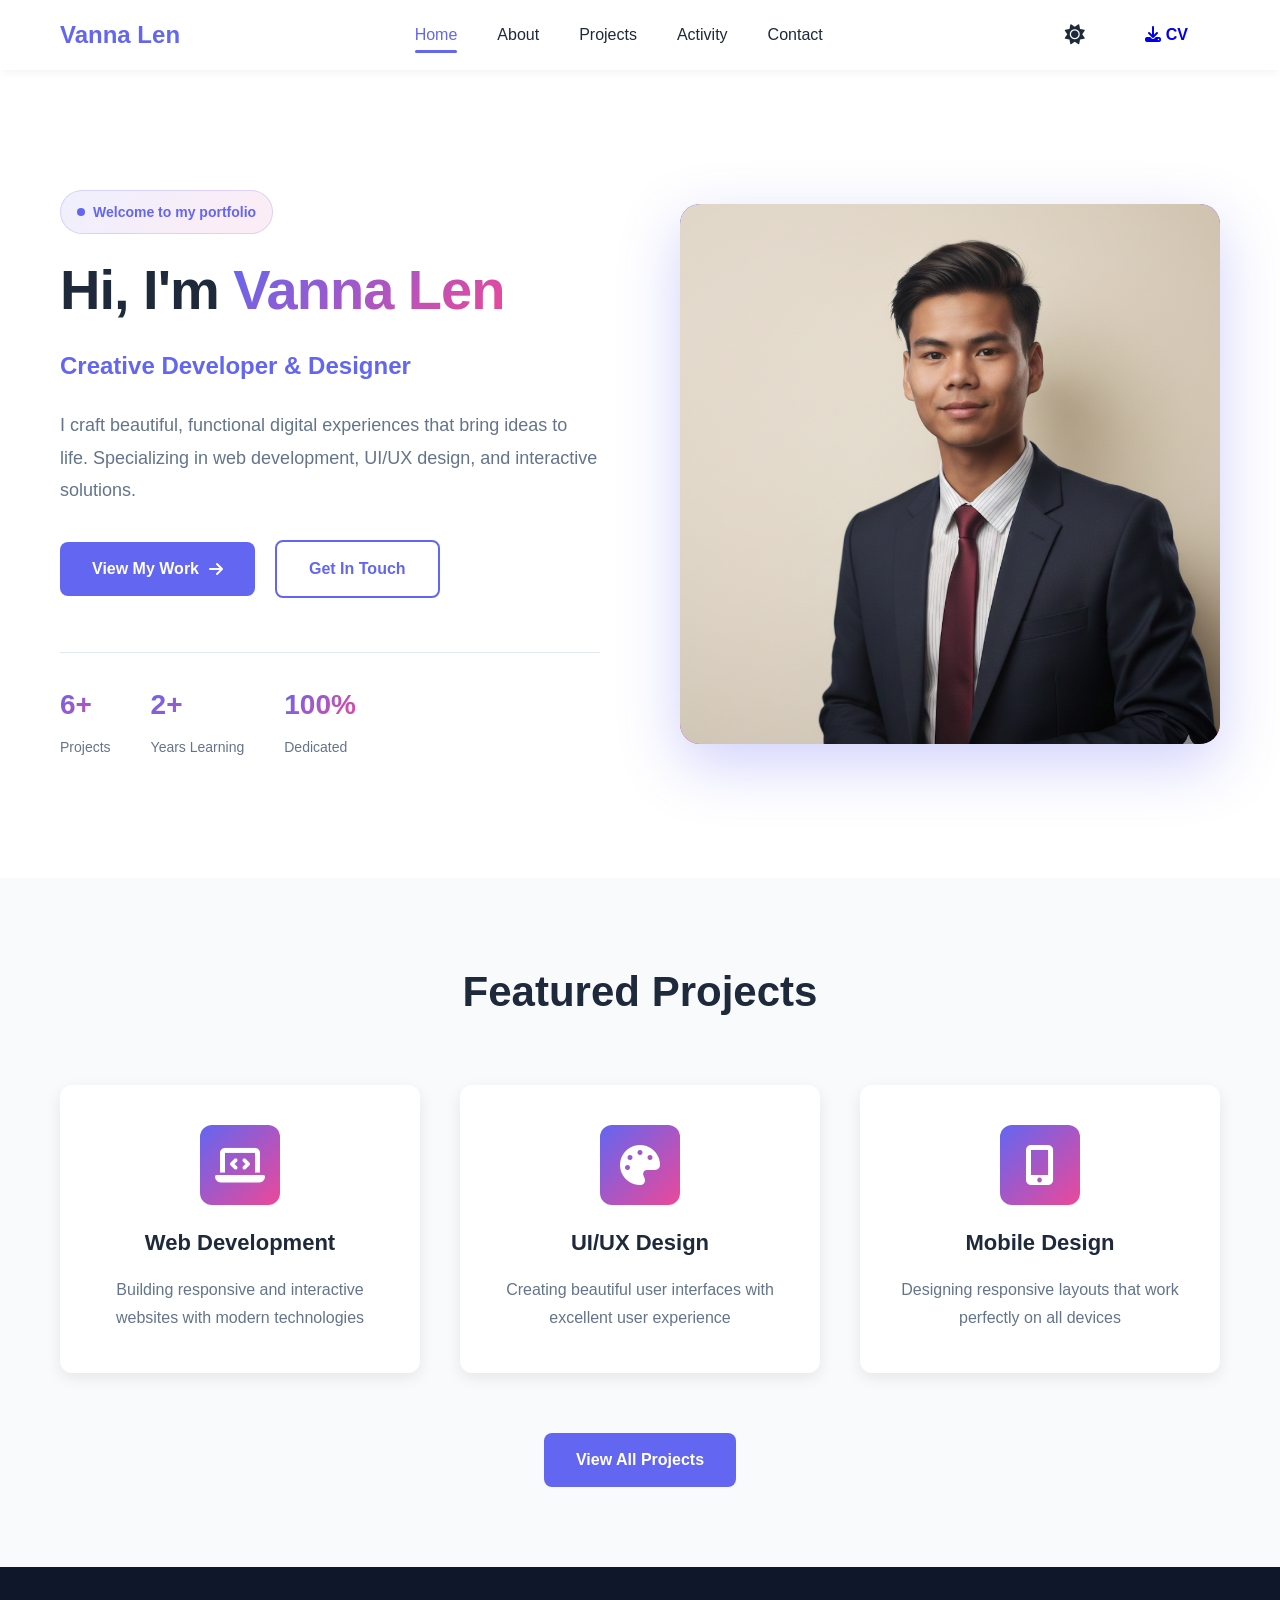
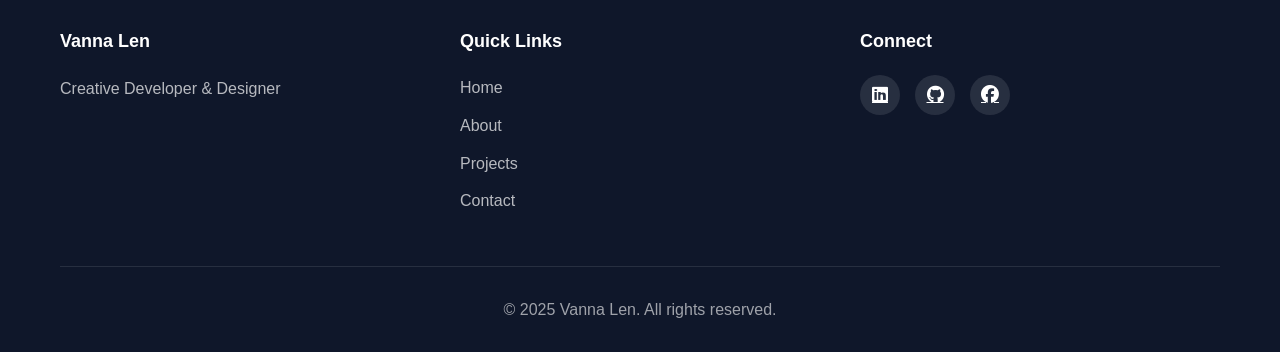
==== index.html @ 44676401 "first push" ====
<!DOCTYPE html>
<html lang="en">

<head>
    <meta charset="UTF-8">
    <meta name="viewport" content="width=device-width, initial-scale=1.0">
    <title>Vanna Len - Portfolio</title>
    <link rel="stylesheet" href="./style/styles.css">
    <link rel="stylesheet" href="https://cdnjs.cloudflare.com/ajax/libs/font-awesome/6.4.0/css/all.min.css">
</head>

<body>
    <!-- Navigation -->
    <nav class="navbar">
        <div class="nav-container">
            <div class="logo">
                <a href="index.html">Vanna Len</a>
            </div>
            <div class="nav-menu" id="navMenu">
                <a href="index.html" class="nav-link active">Home</a>
                <a href="./page/about.html" class="nav-link">About</a>
                <a href="./page/projects.html" class="nav-link">Projects</a>
                <a href="./page/activity.html" class="nav-link">Activity</a>
                <a href="./page/contact.html" class="nav-link">Contact</a>
            </div>
            <div class="nav-actions">
                <button id="themeToggle" class="theme-toggle" aria-label="Toggle theme">
                    <i class="fas fa-sun"></i>
                    <i class="fas fa-moon"></i>
                </button>
                <a href="./download-CV/Len Vanna-CV.pdf" class="btn btn-outline" download>
                    <i class="fas fa-download"></i>
                    <span>CV</span>
                </a>
            </div>
            <div class="hamburger" id="hamburger">
                <span></span>
                <span></span>
                <span></span>
            </div>

        </div>
    </nav>

    <!-- Hero Section -->
    <section class="hero">
        <div class="hero-content">
            <div class="hero-badge">Welcome to my portfolio</div>
            <h1 class="hero-title">Hi, I'm <span class="highlight">Vanna Len</span></h1>
            <p class="hero-subtitle">Creative Developer & Designer</p>
            <p class="hero-description">I craft beautiful, functional digital experiences that bring ideas to life.
                Specializing in web development, UI/UX design, and interactive solutions.</p>
            <div class="hero-buttons">
                <a href="./page/projects.html" class="btn btn-primary">
                    <span>View My Work</span>
                    <i class="fas fa-arrow-right"></i>
                </a>
                <a href="./page/contact.html" class="btn btn-secondary">Get In Touch</a>

            </div>
            <div class="hero-stats">
                <div class="stat">
                    <span class="stat-number">6+</span>
                    <span class="stat-label">Projects</span>
                </div>
                <div class="stat">
                    <span class="stat-number">2+</span>
                    <span class="stat-label">Years Learning</span>
                </div>
                <div class="stat">
                    <span class="stat-number">100%</span>
                    <span class="stat-label">Dedicated</span>
                </div>
            </div>
        </div>
        <div class="hero-image">
            <div class="avatar-placeholder">
                <img src="image/image copy.png" alt="Vanna Len Profile">
            </div>
        </div>
    </section>

    <!-- Featured Projects Preview -->
    <section class="featured-projects">
        <div class="container">
            <h2 class="section-title">Featured Projects</h2>
            <div class="projects-grid">
                <div class="project-card">
                    <div class="project-image">
                        <i class="fas fa-laptop-code"></i>
                    </div>
                    <h3>Web Development</h3>
                    <p>Building responsive and interactive websites with modern technologies</p>
                </div>
                <div class="project-card">
                    <div class="project-image">
                        <i class="fas fa-palette"></i>
                    </div>
                    <h3>UI/UX Design</h3>
                    <p>Creating beautiful user interfaces with excellent user experience</p>
                </div>
                <div class="project-card">
                    <div class="project-image">
                        <i class="fas fa-mobile-alt"></i>
                    </div>
                    <h3>Mobile Design</h3>
                    <p>Designing responsive layouts that work perfectly on all devices</p>
                </div>
            </div>
            <div class="view-all">
                <a href="./page/projects.html" class="btn btn-primary">View All Projects</a>
            </div>
        </div>
    </section>

    <!-- Footer -->
    <footer class="footer">
        <div class="container">
            <div class="footer-content">
                <div class="footer-section">
                    <h4>Vanna Len</h4>
                    <p>Creative Developer & Designer</p>
                </div>
                <div class="footer-section">
                    <h4>Quick Links</h4>
                    <ul>
                        <li><a href="index.html">Home</a></li>
                        <li><a href="./page/about.html">About</a></li>
                        <li><a href="./page/projects.html">Projects</a></li>
                        <li><a href="./page/contact.html">Contact</a></li>
                    </ul>
                </div>
                <div class="footer-section">
                    <h4>Connect</h4>
                    <div class="social-links">
                        <a href="https://www.linkedin.com/in/vanna-len-6105373aa/" title="LinkedIn"><i class="fab fa-linkedin"></i></a>
                        <a href="https://github.com/len-vanna023" title="GitHub"><i class="fab fa-github"></i></a>
                        <a href="https://www.facebook.com/share/1J24yPkEmg/" title="Facebook"><i class="fab fa-facebook"></i></a>
                    </div>
                </div>
            </div>  
            <div class="footer-bottom">
                <p>&copy; 2025 Vanna Len. All rights reserved.</p>
            </div>
        </div>
    </footer>

    <script src="./js/script.js"></script>
</body>

</html>
---- style/styles.css ----
/* ============================================
   DARK MODE STYLES
   ============================================ */

:root {
    /* Light mode variables (default) */
    --primary-color: #6366f1;
    --secondary-color: #ec4899;
    --dark-bg: #0f172a;
    --light-bg: #f8fafc;
    --text-dark: #1e293b;
    --text-light: #64748b;
    --border-color: #e2e8f0;
    --white: #ffffff;
    --success: #10b981;
    --error: #ef4444;
    --transition: all 0.3s ease;
}

body.dark-mode {
    --white: #0f172a;
    --light-bg: #1e293b;
    --text-dark: #f8fafc;
    --text-light: #cbd5e1;
    --border-color: #334155;
    background-color: var(--white);
    color: var(--text-dark);
}

body.dark-mode .navbar {
    background-color: var(--white);
    box-shadow: 0 2px 10px rgba(0, 0, 0, 0.3);
}

body.dark-mode .skill-card,
body.dark-mode .skills-category,
body.dark-mode .project-card,
body.dark-mode .project-item,
body.dark-mode .timeline-content,
body.dark-mode .contact-form-wrapper,
body.dark-mode .contact-info-wrapper {
    background-color: var(--light-bg);
    border-color: var(--border-color);
}

body.dark-mode .skill-item-new {
    background-color: #334155;
}

body.dark-mode .footer {
    background-color: #020617;
}

/* Theme Toggle Button */
.nav-actions {
    display: flex;
    align-items: center;
    gap: 20px;
}

.theme-toggle {
    background: none;
    border: none;
    cursor: pointer;
    font-size: 20px;
    color: var(--text-dark);
    padding: 8px;
    border-radius: 50%;
    transition: var(--transition);
    display: flex;
    align-items: center;
    justify-content: center;
}

.theme-toggle:hover {
    background-color: var(--light-bg);
    color: var(--primary-color);
}

.theme-toggle i {
    transition: transform 0.5s ease;
}

.theme-toggle .fa-moon {
    display: none;
}

body.dark-mode .theme-toggle .fa-sun {
    display: none;
}

body.dark-mode .theme-toggle .fa-moon {
    display: block;
    color: #fcd34d; /* Golden color for moon */
}

@media (max-width: 768px) {
    .nav-actions {
        order: 2;
        margin-left: auto;
        margin-right: 15px;
    }
    
    .theme-toggle {
        font-size: 18px;
        padding: 6px;
    }
}

/* ============================================
   GLOBAL STYLES
   ============================================ */

* {
    margin: 0;
    padding: 0;
    box-sizing: border-box;
}

:root {
    --primary-color: #6366f1;
    --secondary-color: #ec4899;
    --dark-bg: #0f172a;
    --light-bg: #f8fafc;
    --text-dark: #1e293b;
    --text-light: #64748b;
    --border-color: #e2e8f0;
    --white: #ffffff;
    --success: #10b981;
    --error: #ef4444;
    --transition: all 0.3s ease;
}

html {
    scroll-behavior: smooth;
}

body {
    font-family: 'Segoe UI', Tahoma, Geneva, Verdana, sans-serif;
    line-height: 1.6;
    color: var(--text-dark);
    background-color: var(--white);
}

.container {
    max-width: 1200px;
    margin: 0 auto;
    padding: 0 20px;
}

/* ============================================
   NAVIGATION
   ============================================ */

.navbar {
    background-color: var(--white);
    box-shadow: 0 2px 10px rgba(0, 0, 0, 0.05);
    position: sticky;
    top: 0;
    z-index: 1000;
}

.nav-container {
    max-width: 1200px;
    margin: 0 auto;
    padding: 0 20px;
    display: flex;
    justify-content: space-between;
    align-items: center;
    height: 70px;
}

.logo a {
    font-size: 24px;
    font-weight: 700;
    color: var(--primary-color);
    text-decoration: none;
    transition: var(--transition);
}

.logo a:hover {
    color: var(--secondary-color);
}

.nav-menu {
    display: flex;
    gap: 40px;
    list-style: none;
}

.nav-link {
    text-decoration: none;
    color: var(--text-dark);
    font-weight: 500;
    transition: var(--transition);
    position: relative;
}

.nav-link:hover,
.nav-link.active {
    color: var(--primary-color);
}

.nav-link.active::after {
    content: '';
    position: absolute;
    bottom: -5px;
    left: 0;
    width: 100%;
    height: 3px;
    background-color: var(--primary-color);
    border-radius: 2px;
}

.hamburger {
    display: none;
    flex-direction: column;
    cursor: pointer;
}

.hamburger span {
    width: 25px;
    height: 3px;
    background-color: var(--text-dark);
    margin: 5px 0;
    transition: var(--transition);
    border-radius: 2px;
}

.hamburger.active span:nth-child(1) {
    transform: rotate(45deg) translate(10px, 10px);
}

.hamburger.active span:nth-child(2) {
    opacity: 0;
}

.hamburger.active span:nth-child(3) {
    transform: rotate(-45deg) translate(7px, -7px);
}

/* ============================================
   HERO SECTION
   ============================================ */

.hero {
    display: grid;
    grid-template-columns: 1fr 1fr;
    gap: 80px;
    align-items: center;
    padding: 120px 20px;
    max-width: 1200px;
    margin: 0 auto;
    min-height: 700px;
}

.hero-content {
    display: flex;
    flex-direction: column;
    gap: 24px;
}

.hero-badge {
    display: inline-flex;
    align-items: center;
    gap: 8px;
    padding: 10px 16px;
    background: linear-gradient(135deg, rgba(99, 102, 241, 0.1), rgba(236, 72, 153, 0.1));
    border: 1px solid rgba(99, 102, 241, 0.2);
    border-radius: 50px;
    font-size: 14px;
    font-weight: 600;
    color: var(--primary-color);
    width: fit-content;
}

.hero-badge::before {
    content: '';
    width: 8px;
    height: 8px;
    background: var(--primary-color);
    border-radius: 50%;
    animation: pulse 2s infinite;
}

@keyframes pulse {
    0%, 100% {
        opacity: 1;
    }
    50% {
        opacity: 0.5;
    }
}

.hero-title {
    font-size: 56px;
    font-weight: 800;
    line-height: 1.15;
    color: var(--text-dark);
    letter-spacing: -1px;
}

.hero-title .highlight {
    background: linear-gradient(135deg, var(--primary-color), var(--secondary-color));
    -webkit-background-clip: text;
    -webkit-text-fill-color: transparent;
    background-clip: text;
}

.hero-subtitle {
    font-size: 24px;
    color: var(--primary-color);
    font-weight: 600;
}

.hero-description {
    font-size: 18px;
    color: var(--text-light);
    max-width: 550px;
    line-height: 1.8;
}

.hero-buttons {
    display: flex;
    gap: 20px;
    flex-wrap: wrap;
    margin-top: 10px;
    align-items: center;
}

.hero-buttons .btn-primary {
    display: flex;
    align-items: center;
    gap: 10px;
}

.hero-buttons .btn-primary i {
    transition: transform 0.3s ease;
}

.hero-buttons .btn-primary:hover i {
    transform: translateX(4px);
}

.hero-stats {
    display: flex;
    gap: 40px;
    margin-top: 30px;
    padding-top: 30px;
    border-top: 1px solid var(--border-color);
}

.stat {
    display: flex;
    flex-direction: column;
    gap: 8px;
}

.stat-number {
    font-size: 28px;
    font-weight: 800;
    background: linear-gradient(135deg, var(--primary-color), var(--secondary-color));
    -webkit-background-clip: text;
    -webkit-text-fill-color: transparent;
    background-clip: text;
}

.stat-label {
    font-size: 14px;
    color: var(--text-light);
    font-weight: 500;
}

.avatar-placeholder {
    width: 100%;
    aspect-ratio: 1;
    background: linear-gradient(135deg, var(--primary-color), var(--secondary-color));
    border-radius: 20px;
    display: flex;
    align-items: center;
    justify-content: center;
    font-size: 120px;
    color: var(--white);
    overflow: hidden;
    position: relative;
    box-shadow: 0 20px 60px rgba(99, 102, 241, 0.3);
    transition: transform 0.3s ease, box-shadow 0.3s ease;
}

.avatar-placeholder:hover {
    transform: translateY(-10px);
    box-shadow: 0 30px 80px rgba(99, 102, 241, 0.4);
}

.avatar-placeholder::before {
    content: '';
    position: absolute;
    top: 0;
    left: 0;
    right: 0;
    bottom: 0;
    background: linear-gradient(135deg, rgba(255, 255, 255, 0.1), rgba(255, 255, 255, 0));
    border-radius: 20px;
    pointer-events: none;
}

.avatar-placeholder img {
    width: 100%;
    height: 100%;
    object-fit: cover;
    border-radius: 20px;
    display: block;
    transition: transform 0.3s ease;
}

.avatar-placeholder:hover img {
    transform: scale(1.05);
}

.avatar-large {
    width: 100%;
    aspect-ratio: 1;
    background: linear-gradient(135deg, var(--primary-color), var(--secondary-color));
    border-radius: 20px;
    display: flex;
    align-items: center;
    justify-content: center;
    font-size: 120px;
    color: var(--white);
    overflow: hidden;
    position: relative;
    box-shadow: 0 20px 60px rgba(99, 102, 241, 0.3);
    transition: transform 0.3s ease, box-shadow 0.3s ease;
}

.avatar-large:hover {
    transform: translateY(-10px);
    box-shadow: 0 30px 80px rgba(99, 102, 241, 0.4);
}

.avatar-large::before {
    content: '';
    position: absolute;
    top: 0;
    left: 0;
    right: 0;
    bottom: 0;
    background: linear-gradient(135deg, rgba(255, 255, 255, 0.1), rgba(255, 255, 255, 0));
    border-radius: 20px;
    pointer-events: none;
}

.avatar-large img {
    width: 100%;
    height: 100%;
    object-fit: cover;
    border-radius: 20px;
    display: block;
    transition: transform 0.3s ease;
}

.avatar-large:hover img {
    transform: scale(1.05);
}

.hero-image {
    display: flex;
    justify-content: center;
}

/* ============================================
   BUTTONS
   ============================================ */

.btn {
    padding: 14px 32px;
    border: none;
    border-radius: 8px;
    font-size: 16px;
    font-weight: 600;
    cursor: pointer;
    text-decoration: none;
    display: inline-block;
    transition: var(--transition);
    text-align: center;
}

.btn-primary {
    background-color: var(--primary-color);
    color: var(--white);
}

.btn-primary:hover {
    background-color: #4f46e5;
    transform: translateY(-2px);
    box-shadow: 0 10px 25px rgba(99, 102, 241, 0.3);
}

.btn-secondary {
    background-color: transparent;
    color: var(--primary-color);
    border: 2px solid var(--primary-color);
}

.btn-secondary:hover {
    background-color: var(--primary-color);
    color: var(--white);
}

/* ============================================
   FEATURED PROJECTS
   ============================================ */

.featured-projects {
    padding: 80px 20px;
    background-color: var(--light-bg);
}

.section-title {
    font-size: 42px;
    font-weight: 800;
    text-align: center;
    margin-bottom: 60px;
    color: var(--text-dark);
}

.projects-grid {
    display: grid;
    grid-template-columns: repeat(auto-fit, minmax(300px, 1fr));
    gap: 40px;
    margin-bottom: 60px;
}

.project-card {
    background-color: var(--white);
    padding: 40px 30px;
    border-radius: 12px;
    text-align: center;
    transition: var(--transition);
    box-shadow: 0 5px 15px rgba(0, 0, 0, 0.08);
}

.project-card:hover {
    transform: translateY(-10px);
    box-shadow: 0 15px 35px rgba(0, 0, 0, 0.15);
}

.project-image {
    width: 80px;
    height: 80px;
    background: linear-gradient(135deg, var(--primary-color), var(--secondary-color));
    border-radius: 12px;
    display: flex;
    align-items: center;
    justify-content: center;
    font-size: 40px;
    color: var(--white);
    margin: 0 auto 20px;
}

.project-card h3 {
    font-size: 22px;
    margin-bottom: 15px;
    color: var(--text-dark);
}

.project-card p {
    color: var(--text-light);
    line-height: 1.8;
}

.view-all {
    text-align: center;
}

/* ============================================
   PAGE HEADER
   ============================================ */

.page-header {
    background: linear-gradient(135deg, var(--primary-color), var(--secondary-color));
    color: var(--white);
    padding: 80px 20px;
    text-align: center;
}

.page-header h1 {
    font-size: 48px;
    font-weight: 800;
    margin-bottom: 15px;
}

.page-header p {
    font-size: 18px;
    opacity: 0.9;
}

/* ============================================
   ABOUT SECTION
   ============================================ */

.about-section {
    padding: 80px 20px;
}

.about-grid {
    display: grid;
    grid-template-columns: 1fr 1fr;
    gap: 60px;
    align-items: center;
    max-width: 1200px;
    margin: 0 auto;
}

.about-content h2 {
    font-size: 36px;
    font-weight: 800;
    margin-bottom: 30px;
    color: var(--text-dark);
}

.about-content p {
    font-size: 16px;
    color: var(--text-light);
    margin-bottom: 20px;
    line-height: 1.8;
}

/* ============================================
   SKILLS SECTION
   ============================================ */

.skills-section {
    padding: 80px 20px;
    background-color: var(--light-bg);
}

.skills-grid {
    display: grid;
    grid-template-columns: repeat(auto-fit, minmax(280px, 1fr));
    gap: 30px;
    max-width: 1200px;
    margin: 0 auto;
}

.skill-card {
    background-color: var(--white);
    padding: 35px 30px;
    border-radius: 15px;
    box-shadow: 0 5px 20px rgba(0, 0, 0, 0.08);
    transition: var(--transition);
    text-align: center;
    border: 2px solid transparent;
}

.skill-card:hover {
    transform: translateY(-8px);
    box-shadow: 0 15px 40px rgba(99, 102, 241, 0.15);
    border-color: var(--primary-color);
}

.skill-icon {
    width: 70px;
    height: 70px;
    background: linear-gradient(135deg, var(--primary-color), var(--secondary-color));
    border-radius: 12px;
    display: flex;
    align-items: center;
    justify-content: center;
    font-size: 36px;
    color: var(--white);
    margin: 0 auto 20px;
    transition: var(--transition);
    overflow: hidden;
}

.skill-icon img {
    width: 100%;
    height: 100%;
    object-fit: contain;
    padding: 8px;
}

.skill-card:hover .skill-icon {
    transform: scale(1.1) rotate(5deg);
}

.skill-card h3 {
    font-size: 20px;
    font-weight: 700;
    color: var(--text-dark);
    margin-bottom: 10px;
}

.skill-level {
    font-size: 14px;
    font-weight: 600;
    color: var(--primary-color);
    margin-bottom: 15px;
}

.skill-bar {
    width: 100%;
    height: 8px;
    background-color: var(--border-color);
    border-radius: 10px;
    overflow: hidden;
    margin-top: 15px;
}

.skill-progress {
    height: 100%;
    background: linear-gradient(90deg, var(--primary-color), var(--secondary-color));
    border-radius: 10px;
    transition: width 1s ease;
    animation: fillProgress 1.2s ease-out forwards;
}

@keyframes fillProgress {
    from {
        width: 0 !important;
    }
}

/* ============================================
   SKILLS SECTION (CATEGORISED)
   ============================================ */

.skills-category-grid {
    display: grid;
    grid-template-columns: repeat(auto-fit, minmax(320px, 1fr));
    gap: 30px;
    max-width: 1200px;
    margin: 0 auto;
}

.skills-category {
    background-color: var(--white);
    padding: 30px;
    border-radius: 16px;
    box-shadow: 0 4px 20px rgba(0, 0, 0, 0.05);
    transition: var(--transition);
    border: 1px solid var(--border-color);
}

.skills-category:hover {
    transform: translateY(-5px);
    box-shadow: 0 10px 30px rgba(99, 102, 241, 0.1);
    border-color: var(--primary-color);
}

.category-header {
    display: flex;
    align-items: center;
    gap: 15px;
    margin-bottom: 25px;
    padding-bottom: 15px;
    border-bottom: 2px solid var(--light-bg);
}

.category-header i {
    font-size: 24px;
    color: var(--primary-color);
    background: rgba(99, 102, 241, 0.1);
    width: 50px;
    height: 50px;
    display: flex;
    align-items: center;
    justify-content: center;
    border-radius: 12px;
}

.category-header h3 {
    font-size: 20px;
    font-weight: 700;
    color: var(--text-dark);
}

.skills-list {
    display: flex;
    flex-wrap: wrap;
    gap: 12px;
}

.skill-item-new {
    display: flex;
    align-items: center;
    gap: 10px;
    padding: 10px 18px;
    background-color: var(--light-bg);
    border-radius: 50px;
    font-size: 14px;
    font-weight: 600;
    color: var(--text-dark);
    transition: var(--transition);
    border: 1px solid transparent;
}

.skill-item-new i {
    font-size: 18px;
    color: var(--primary-color);
}

.skill-item-new:hover {
    background-color: var(--white);
    border-color: var(--primary-color);
    color: var(--primary-color);
    transform: scale(1.05);
}

/* ============================================
   EXPERIENCE SECTION
   ============================================ */

.experience-section {
    padding: 80px 20px;
}

.timeline {
    max-width: 800px;
    margin: 0 auto;
    position: relative;
    padding: 20px 0;
}

.timeline::before {
    content: '';
    position: absolute;
    left: 50%;
    transform: translateX(-50%);
    width: 3px;
    height: 100%;
    background: linear-gradient(180deg, var(--primary-color), var(--secondary-color));
}

.timeline-item {
    margin-bottom: 50px;
    position: relative;
}

.timeline-item:nth-child(odd) .timeline-content {
    margin-left: 0;
    margin-right: auto;
    width: calc(50% - 30px);
    text-align: right;
}

.timeline-item:nth-child(even) .timeline-content {
    margin-left: auto;
    margin-right: 0;
    width: calc(50% - 30px);
    text-align: left;
}

.timeline-marker {
    position: absolute;
    left: 50%;
    top: 0;
    width: 20px;
    height: 20px;
    background-color: var(--primary-color);
    border: 4px solid var(--white);
    border-radius: 50%;
    transform: translateX(-50%);
    box-shadow: 0 0 0 4px var(--primary-color);
}

.timeline-content {
    background-color: var(--light-bg);
    padding: 30px;
    border-radius: 8px;
}

.timeline-content h3 {
    font-size: 22px;
    margin-bottom: 10px;
    color: var(--text-dark);
}

.timeline-date {
    color: var(--primary-color);
    font-weight: 600;
    margin-bottom: 15px;
}

.timeline-content p {
    color: var(--text-light);
    line-height: 1.8;
}

/* ============================================
   PROJECTS SHOWCASE
   ============================================ */

.projects-showcase {
    padding: 80px 20px;
    background-color: var(--light-bg);
}

.filter-buttons {
    display: flex;
    justify-content: center;
    gap: 15px;
    margin-bottom: 60px;
    flex-wrap: wrap;
}

.filter-btn {
    padding: 10px 25px;
    border: 2px solid var(--border-color);
    background-color: var(--white);
    color: var(--text-dark);
    border-radius: 25px;
    cursor: pointer;
    font-weight: 600;
    transition: var(--transition);
}

.filter-btn:hover,
.filter-btn.active {
    background-color: var(--primary-color);
    color: var(--white);
    border-color: var(--primary-color);
}

.projects-grid-large {
    display: grid;
    grid-template-columns: repeat(auto-fill, minmax(320px, 1fr));
    gap: 35px;
    max-width: 1200px;
    margin: 0 auto;
}

.project-item {
    background-color: var(--white);
    border-radius: 15px;
    overflow: hidden;
    box-shadow: 0 8px 20px rgba(0, 0, 0, 0.1);
    transition: var(--transition);
    border: 2px solid transparent;
    display: flex;
    flex-direction: column;
}

.project-item:hover {
    transform: translateY(-12px);
    box-shadow: 0 20px 50px rgba(99, 102, 241, 0.2);
    border-color: var(--primary-color);
}

.project-item.hidden {
    display: none;
}

.project-image-wrapper {
    position: relative;
    overflow: hidden;
    height: 280px;
    flex-shrink: 0;
}

.project-image-placeholder {
    width: 100%;
    height: 100%;
    background: linear-gradient(135deg, var(--primary-color), var(--secondary-color));
    display: flex;
    align-items: center;
    justify-content: center;
    font-size: 80px;
    color: rgba(255, 255, 255, 0.3);
    transition: var(--transition);
    position: relative;
}

.project-image-placeholder img {
    width: 100%;
    height: 100%;
    object-fit: cover;
    transition: var(--transition);
}

.project-item:hover .project-image-placeholder {
    transform: scale(1.05);
}

.project-item:hover .project-image-placeholder img {
    transform: scale(1.1);
}

.project-overlay {
    position: absolute;
    top: 0;
    left: 0;
    right: 0;
    bottom: 0;
    background: linear-gradient(135deg, rgba(0, 0, 0, 0.8), rgba(99, 102, 241, 0.6));
    display: flex;
    align-items: center;
    justify-content: center;
    opacity: 0;
    transition: var(--transition);
    backdrop-filter: blur(0px);
}

.project-item:hover .project-overlay {
    opacity: 1;
    backdrop-filter: blur(2px);
}

.project-link {
    background-color: var(--white);
    color: var(--primary-color);
    padding: 14px 35px;
    border-radius: 8px;
    text-decoration: none;
    font-weight: 700;
    transition: var(--transition);
    display: inline-flex;
    align-items: center;
    gap: 8px;
    box-shadow: 0 5px 15px rgba(255, 255, 255, 0.3);
}

.project-link:hover {
    background-color: var(--secondary-color);
    color: var(--white);
    transform: scale(1.05);
    box-shadow: 0 8px 20px rgba(236, 72, 153, 0.4);
}

.project-info {
    padding: 30px;
    flex-grow: 1;
    display: flex;
    flex-direction: column;
}

.project-info h3 {
    font-size: 22px;
    font-weight: 700;
    margin-bottom: 12px;
    color: var(--text-dark);
    line-height: 1.3;
}

.project-info p {
    color: var(--text-light);
    margin-bottom: 20px;
    line-height: 1.7;
    font-size: 15px;
    flex-grow: 1;
}

.project-tags {
    display: flex;
    gap: 10px;
    flex-wrap: wrap;
}

.tag {
    background-color: var(--light-bg);
    color: var(--primary-color);
    padding: 7px 14px;
    border-radius: 20px;
    font-size: 12px;
    font-weight: 600;
    transition: var(--transition);
    border: 1px solid var(--border-color);
}

.project-item:hover .tag {
    background-color: var(--primary-color);
    color: var(--white);
    border-color: var(--primary-color);
}

/* ============================================
   CTA SECTION
   ============================================ */

.cta-section {
    background: linear-gradient(135deg, var(--primary-color), var(--secondary-color));
    color: var(--white);
    padding: 80px 20px;
    text-align: center;
}

.cta-section h2 {
    font-size: 42px;
    font-weight: 800;
    margin-bottom: 15px;
}

.cta-section p {
    font-size: 18px;
    margin-bottom: 30px;
    opacity: 0.9;
}

/* ============================================
   CONTACT SECTION
   ============================================ */

.contact-section {
    padding: 80px 20px;
}

.contact-grid {
    display: grid;
    grid-template-columns: 1fr 1fr;
    gap: 60px;
    max-width: 1200px;
    margin: 0 auto;
}

.contact-form-wrapper h2,
.contact-info-wrapper h2 {
    font-size: 28px;
    font-weight: 800;
    margin-bottom: 30px;
    color: var(--text-dark);
}

.form-group {
    margin-bottom: 25px;
}

.form-group label {
    display: block;
    margin-bottom: 10px;
    font-weight: 600;
    color: var(--text-dark);
}

.form-group input,
.form-group textarea {
    width: 100%;
    padding: 12px 15px;
    border: 2px solid var(--border-color);
    border-radius: 8px;
    font-size: 16px;
    font-family: inherit;
    transition: var(--transition);
}

.form-group input:focus,
.form-group textarea:focus {
    outline: none;
    border-color: var(--primary-color);
    box-shadow: 0 0 0 3px rgba(99, 102, 241, 0.1);
}

.form-message {
    margin-top: 15px;
    padding: 15px;
    border-radius: 8px;
    display: none;
    font-weight: 600;
}

.form-message.success {
    background-color: rgba(16, 185, 129, 0.1);
    color: var(--success);
    display: block;
}

.form-message.error {
    background-color: rgba(239, 68, 68, 0.1);
    color: var(--error);
    display: block;
}

.contact-info-items {
    display: grid;
    gap: 30px;
    margin-bottom: 50px;
}

.contact-info-item {
    display: flex;
    gap: 20px;
}

.contact-icon {
    width: 60px;
    height: 60px;
    background: linear-gradient(135deg, var(--primary-color), var(--secondary-color));
    border-radius: 12px;
    display: flex;
    align-items: center;
    justify-content: center;
    font-size: 24px;
    color: var(--white);
    flex-shrink: 0;
}

.contact-details h3 {
    font-size: 18px;
    margin-bottom: 8px;
    color: var(--text-dark);
}

.contact-details p {
    color: var(--text-light);
}

.contact-details a {
    color: var(--primary-color);
    text-decoration: none;
    transition: var(--transition);
}

.contact-details a:hover {
    color: var(--secondary-color);
}

.contact-social {
    padding-top: 30px;
    border-top: 2px solid var(--border-color);
}

.contact-social h3 {
    font-size: 18px;
    margin-bottom: 20px;
    color: var(--text-dark);
}

.social-links-large {
    display: flex;
    gap: 20px;
}

.social-links-large a {
    width: 50px;
    height: 50px;
    background-color: var(--light-bg);
    border-radius: 50%;
    display: flex;
    align-items: center;
    justify-content: center;
    color: var(--primary-color);
    font-size: 20px;
    transition: var(--transition);
}

.social-links-large a:hover {
    background-color: var(--primary-color);
    color: var(--white);
    transform: translateY(-5px);
}

/* Contact Section Specific Enhancements */
.contact-form-wrapper, .contact-info-wrapper {
    background: var(--white);
    padding: 40px;
    border-radius: 20px;
    box-shadow: 0 10px 30px rgba(0, 0, 0, 0.05);
    border: 1px solid var(--border-color);
    transition: var(--transition);
}

body.dark-mode .contact-form-wrapper, 
body.dark-mode .contact-info-wrapper {
    background: var(--light-bg);
}

.contact-form-wrapper:hover, .contact-info-wrapper:hover {
    transform: translateY(-5px);
    box-shadow: 0 15px 40px rgba(99, 102, 241, 0.1);
}

.contact-form .form-group label {
    font-size: 14px;
    text-transform: uppercase;
    letter-spacing: 1px;
    color: var(--text-light);
    margin-bottom: 8px;
}

.contact-form .form-group input, 
.contact-form .form-group textarea {
    background-color: var(--light-bg);
    border: 2px solid transparent;
    border-radius: 12px;
    padding: 15px;
    color: var(--text-dark);
}

body.dark-mode .contact-form .form-group input, 
body.dark-mode .contact-form .form-group textarea {
    background-color: rgba(255, 255, 255, 0.05);
}

.contact-form .form-group input:focus, 
.contact-form .form-group textarea:focus {
    border-color: var(--primary-color);
    background-color: var(--white);
}

body.dark-mode .contact-form .form-group input:focus, 
body.dark-mode .contact-form .form-group textarea:focus {
    background-color: rgba(255, 255, 255, 0.08);
}

.contact-info-item {
    background: var(--light-bg);
    padding: 20px;
    border-radius: 15px;
    margin-bottom: 20px;
    border: 1px solid transparent;
    transition: var(--transition);
}

body.dark-mode .contact-info-item {
    background: rgba(255, 255, 255, 0.03);
}

.contact-info-item:hover {
    border-color: var(--primary-color);
    background: var(--white);
}

body.dark-mode .contact-info-item:hover {
    background: rgba(255, 255, 255, 0.06);
}

.contact-icon {
    width: 50px;
    height: 50px;
    border-radius: 12px;
    font-size: 20px;
}

.contact-details h3 {
    font-size: 16px;
    margin-bottom: 4px;
    color: var(--text-light);
}

.contact-details p {
    font-weight: 600;
    color: var(--text-dark);
}

.contact-social .social-links-large {
    justify-content: flex-start;
    gap: 15px;
}

.contact-social .social-links-large a {
    width: 45px;
    height: 45px;
    font-size: 18px;
}

/* ============================================
   ACTIVITY SECTION
   ============================================ */

.activity {
    padding: 100px 0;
    background:
        radial-gradient(1200px 500px at 20% -10%, rgba(99, 102, 241, 0.12), transparent 60%),
        radial-gradient(1000px 500px at 90% 10%, rgba(236, 72, 153, 0.12), transparent 60%),
        var(--light-bg);
}

.section-header {
    text-align: center;
    margin-bottom: 60px;
}

.page-title {
    font-size: 46px;
    font-weight: 800;
    color: var(--text-dark);
    margin-bottom: 10px;
    letter-spacing: -0.5px;
}

.page-subtitle {
    font-size: 18px;
    color: var(--text-light);
}

.activity-timeline {
    position: relative;
    max-width: 900px;
    margin: 0 auto;
    padding-left: 40px;
}

.activity-timeline::before {
    content: '';
    position: absolute;
    left: 20px;
    top: 0;
    bottom: 0;
    width: 3px;
    background: linear-gradient(180deg, var(--primary-color), var(--secondary-color));
    border-radius: 2px;
}

.activity-timeline .timeline-item {
    position: relative;
    display: flex;
    gap: 25px;
    margin-bottom: 40px;
}

.activity-timeline .timeline-item:last-child {
    margin-bottom: 0;
}

.activity .timeline-icon {
    width: 56px;
    height: 56px;
    background: linear-gradient(135deg, var(--primary-color), var(--secondary-color));
    color: var(--white);
    border-radius: 14px;
    display: flex;
    align-items: center;
    justify-content: center;
    font-size: 22px;
    box-shadow: 0 12px 28px rgba(99, 102, 241, 0.25);
    flex-shrink: 0;
    position: relative;
    z-index: 1;
}

.activity .timeline-content {
    background: var(--white);
    border: 1px solid var(--border-color);
    border-radius: 16px;
    padding: 26px 28px;
    box-shadow: 0 12px 30px rgba(15, 23, 42, 0.08);
    transition: var(--transition);
    position: relative;
}

.activity-timeline .timeline-item:hover .timeline-content {
    transform: translateY(-6px);
    box-shadow: 0 20px 45px rgba(15, 23, 42, 0.12);
    border-color: rgba(99, 102, 241, 0.4);
}

.activity .timeline-content::before {
    content: '';
    position: absolute;
    left: -10px;
    top: 24px;
    width: 18px;
    height: 18px;
    background: var(--white);
    border-left: 1px solid var(--border-color);
    border-bottom: 1px solid var(--border-color);
    transform: rotate(45deg);
}

.activity .timeline-date {
    font-size: 14px;
    font-weight: 700;
    color: var(--primary-color);
    text-transform: uppercase;
    letter-spacing: 0.06em;
    margin-bottom: 8px;
}

.activity .timeline-content h3 {
    font-size: 22px;
    margin-bottom: 10px;
    color: var(--text-dark);
}

.activity .timeline-content p {
    color: var(--text-light);
    line-height: 1.7;
    margin-bottom: 14px;
}

.activity .timeline-tags {
    display: flex;
    flex-wrap: wrap;
    gap: 10px;
}

.activity .timeline-tags .tag {
    background: rgba(99, 102, 241, 0.08);
    color: var(--primary-color);
    border: 1px solid rgba(99, 102, 241, 0.2);
}

/* ============================================
   FOOTER
   ============================================ */

.footer {
    background-color: var(--dark-bg);
    color: var(--white);
    padding: 60px 20px 30px;
}

.footer-content {
    display: grid;
    grid-template-columns: repeat(auto-fit, minmax(250px, 1fr));
    gap: 40px;
    max-width: 1200px;
    margin: 0 auto 40px;
}

.footer-section h4 {
    font-size: 18px;
    margin-bottom: 20px;
    color: var(--white);
}

.footer-section p {
    color: rgba(255, 255, 255, 0.7);
    line-height: 1.8;
}

.footer-section ul {
    list-style: none;
}

.footer-section ul li {
    margin-bottom: 12px;
}

.footer-section ul li a {
    color: rgba(255, 255, 255, 0.7);
    text-decoration: none;
    transition: var(--transition);
}

.footer-section ul li a:hover {
    color: var(--primary-color);
}

.social-links {
    display: flex;
    gap: 15px;
}

.social-links a {
    width: 40px;
    height: 40px;
    background-color: rgba(255, 255, 255, 0.1);
    border-radius: 50%;
    display: flex;
    align-items: center;
    justify-content: center;
    color: var(--white);
    font-size: 18px;
    transition: var(--transition);
}

.social-links a:hover {
    background-color: var(--primary-color);
    transform: translateY(-3px);
}

.footer-bottom {
    border-top: 1px solid rgba(255, 255, 255, 0.1);
    padding-top: 30px;
    text-align: center;
    color: rgba(255, 255, 255, 0.6);
}

/* ============================================
   RESPONSIVE DESIGN
   ============================================ */

@media (max-width: 768px) {
    .navbar {
        background-color: var(--white);
        box-shadow: 0 2px 15px rgba(0, 0, 0, 0.1);
        position: sticky;
        top: 0;
        z-index: 1000;
    }

    .nav-container {
        padding: 0 15px;
        height: 65px;
        display: flex;
        justify-content: space-between;
        align-items: center;
    }

    .logo a {
        font-size: 20px;
        font-weight: 800;
        
    }

    .hamburger {
        display: flex;
        flex-direction: column;
        cursor: pointer;
        padding: 5px;
        border-radius: 5px;
        transition: var(--transition);
    }

    .hamburger:hover {
        background-color: var(--light-bg);
    }

    .hamburger span {
        width: 22px;
        height: 2.5px;
        background-color: var(--text-dark);
        margin: 3px 0;
        transition: var(--transition);
        border-radius: 2px;
    }

    .hamburger.active span:nth-child(1) {
        transform: rotate(45deg) translate(8px, 8px);
    }

    .hamburger.active span:nth-child(2) {
        opacity: 0;
    }

    .hamburger.active span:nth-child(3) {
        transform: rotate(-45deg) translate(6px, -6px);
    }

    .nav-menu {
        position: fixed;
        left: -100%;
        top: 65px;
        flex-direction: column;
        background-color: var(--white);
        width: 100%;
        text-align: center;
        transition: 0.4s ease;
        box-shadow: 0 10px 30px rgba(0, 0, 0, 0.1);
        padding: 0;
        gap: 0;
        max-height: calc(100vh - 65px);
        overflow-y: auto;
    }

    .nav-menu.active {
        left: 0;
    }

    .nav-link {
        display: block;
        padding: 18px 20px;
        border-bottom: 1px solid rgba(226, 232, 240, 0.6);
        font-size: 16px;
        font-weight: 500;
        transition: var(--transition);
        position: relative;
    }

    .nav-link:hover {
        background-color: var(--light-bg);
        color: var(--primary-color);
        padding-left: 30px;
    }

    .nav-link.active {
        background: linear-gradient(135deg, var(--primary-color), var(--secondary-color));
        color: white;
        font-weight: 600;
    }

    .nav-link.active::after {
        display: none;
    }

    /* Download CV button in mobile navbar */
    .navbar .btn.btn-outline {
        display: inline-flex;
        align-items: center;
        justify-content: center;
        padding: 8px 12px;
        font-size: 14px;
        margin-left: 200px;
    }

    .navbar .btn.btn-outline span {
        display: none; /* Hide text on mobile */
    }

    .navbar .btn.btn-outline i {
        margin: 0;
        font-size: 16px;
    }

    .nav-menu .btn.btn-outline {
        display: inline-flex;
        align-items: center;
        justify-content: center;
        margin: 20px;
        padding: 12px 24px;
        background: linear-gradient(135deg, var(--primary-color), var(--secondary-color));
        color: white;
        border: none;
        font-weight: 600;
        border-radius: 25px;
        text-decoration: none;
        transition: var(--transition);
        box-shadow: 0 4px 15px rgba(99, 102, 241, 0.3);
    }

    .nav-menu .btn.btn-outline span {
        display: inline; /* Show text in menu */
    }

    .nav-menu .btn.btn-outline:hover {
        transform: translateY(-2px);
        box-shadow: 0 6px 20px rgba(99, 102, 241, 0.4);
    }

    .nav-menu .btn.btn-outline i {
        margin-right: 8px;
    }

    .hero {
        grid-template-columns: 1fr;
        padding: 80px 20px;
        min-height: auto;
        gap: 40px;
    }

    .hero-badge {
        font-size: 12px;
        padding: 8px 14px;
    }

    .hero-title {
        font-size: 42px;
        letter-spacing: -0.5px;
    }

    .hero-subtitle {
        font-size: 20px;
    }

    .hero-description {
        font-size: 16px;
        max-width: 100%;
    }

    .hero-buttons {
        flex-direction: column;
        gap: 15px;
    }

    .hero-buttons .btn-primary {
        flex-direction: column;
    }

    .btn {
        width: 100%;
    }

    .hero-stats {
        gap: 30px;
        margin-top: 20px;
        padding-top: 20px;
    }

    .stat-number {
        font-size: 24px;
    }

    .stat-label {
        font-size: 13px;
    }

    /* About Grid */
    .about-grid {
        grid-template-columns: 1fr;
        gap: 40px;
    }

    .about-content h2 {
        font-size: 28px;
    }

    /* Timeline */
    .timeline::before {
        left: 0;
    }

    .timeline-item:nth-child(odd) .timeline-content,
    .timeline-item:nth-child(even) .timeline-content {
        margin-left: 40px;
        margin-right: 0;
        width: calc(100% - 40px);
        text-align: left;
    }

    .timeline-marker {
        left: 0;
    }

    /* Contact Grid */
    .contact-grid {
        grid-template-columns: 1fr;
        gap: 40px;
    }

    .section-title {
        font-size: 32px;
    }

    .page-header h1 {
        font-size: 36px;
    }

    .projects-grid-large {
        grid-template-columns: 1fr;
        gap: 25px;
    }

    .project-image-wrapper {
        height: 240px;
    }

    .project-info {
        padding: 25px;
    }

    .project-info h3 {
        font-size: 20px;
    }

    .project-info p {
        font-size: 14px;
    }

    .cta-section h2 {
        font-size: 32px;
    }
}

@media (max-width: 480px) {
    .hero-title {
        font-size: 28px;
    }

    .hero-subtitle {
        font-size: 18px;
    }

    .hero-stats {
        flex-direction: column;
        gap: 20px;
    }

    .stat {
        text-align: center;
    }

    .section-title {
        font-size: 26px;
        margin-bottom: 40px;
    }

    .page-header {
        padding: 60px 20px;
    }

    .page-header h1 {
        font-size: 28px;
    }

    .page-header p {
        font-size: 16px;
    }

    .skills-grid,
    .projects-grid {
        grid-template-columns: 1fr;
        gap: 20px;
    }

    .contact-grid {
        gap: 30px;
    }

    .contact-form-wrapper h2,
    .contact-info-wrapper h2 {
        font-size: 24px;
    }

    .footer-content {
        grid-template-columns: 1fr;
        gap: 30px;
    }

    .cta-section h2 {
        font-size: 26px;
    }

    .cta-section p {
        font-size: 16px;
    }

    .skill-bar {
        width: 100%;
        height: 10px;
        background: var(--border-color);
        border-radius: 10px;
        overflow: hidden;
        position: relative;
    }

    .skill-progress {
        height: 100%;
        background: linear-gradient(90deg, var(--primary-color), var(--secondary-color));
        border-radius: 10px;
        transition: width 1.5s ease;
        position: relative;
    }

    .skill-progress::after {
        content: '';
        position: absolute;
        top: 0;
        left: 0;
        right: 0;
        bottom: 0;
        background: linear-gradient(90deg, transparent, rgba(255, 255, 255, 0.3), transparent);
        animation: shimmer 2s infinite;
    }

    @keyframes shimmer {
        0% { transform: translateX(-100%); }
        100% { transform: translateX(100%); }
    }
}

/* Responsive Design for Activity Page */
@media (max-width: 768px) {
    .activity {
        padding: 70px 0;
    }

    .page-title {
        font-size: 36px;
    }

    .page-subtitle {
        font-size: 16px;
    }

    .activity-timeline {
        padding-left: 20px;
    }

    .activity-timeline::before {
        left: 10px;
    }

    .activity-timeline .timeline-item {
        gap: 18px;
    }

    .activity .timeline-icon {
        width: 48px;
        height: 48px;
        font-size: 18px;
        border-radius: 12px;
    }

    .activity .timeline-content {
        padding: 20px;
    }

    .activity .timeline-content::before {
        display: none;
    }

    .activity .timeline-content h3 {
        font-size: 18px;
    }
}

@media (max-width: 480px) {
    .page-title {
        font-size: 28px;
    }

    .activity-timeline {
        padding-left: 10px;
    }

    .activity .timeline-icon {
        width: 44px;
        height: 44px;
        font-size: 16px;
    }

    .activity .timeline-content {
        padding: 16px;
    }

    .activity .timeline-content h3 {
        font-size: 16px;
    }

    .activity .timeline-content p {
        font-size: 14px;
    }

    .tag {
        font-size: 10px;
        padding: 3px 10px;
    }
}
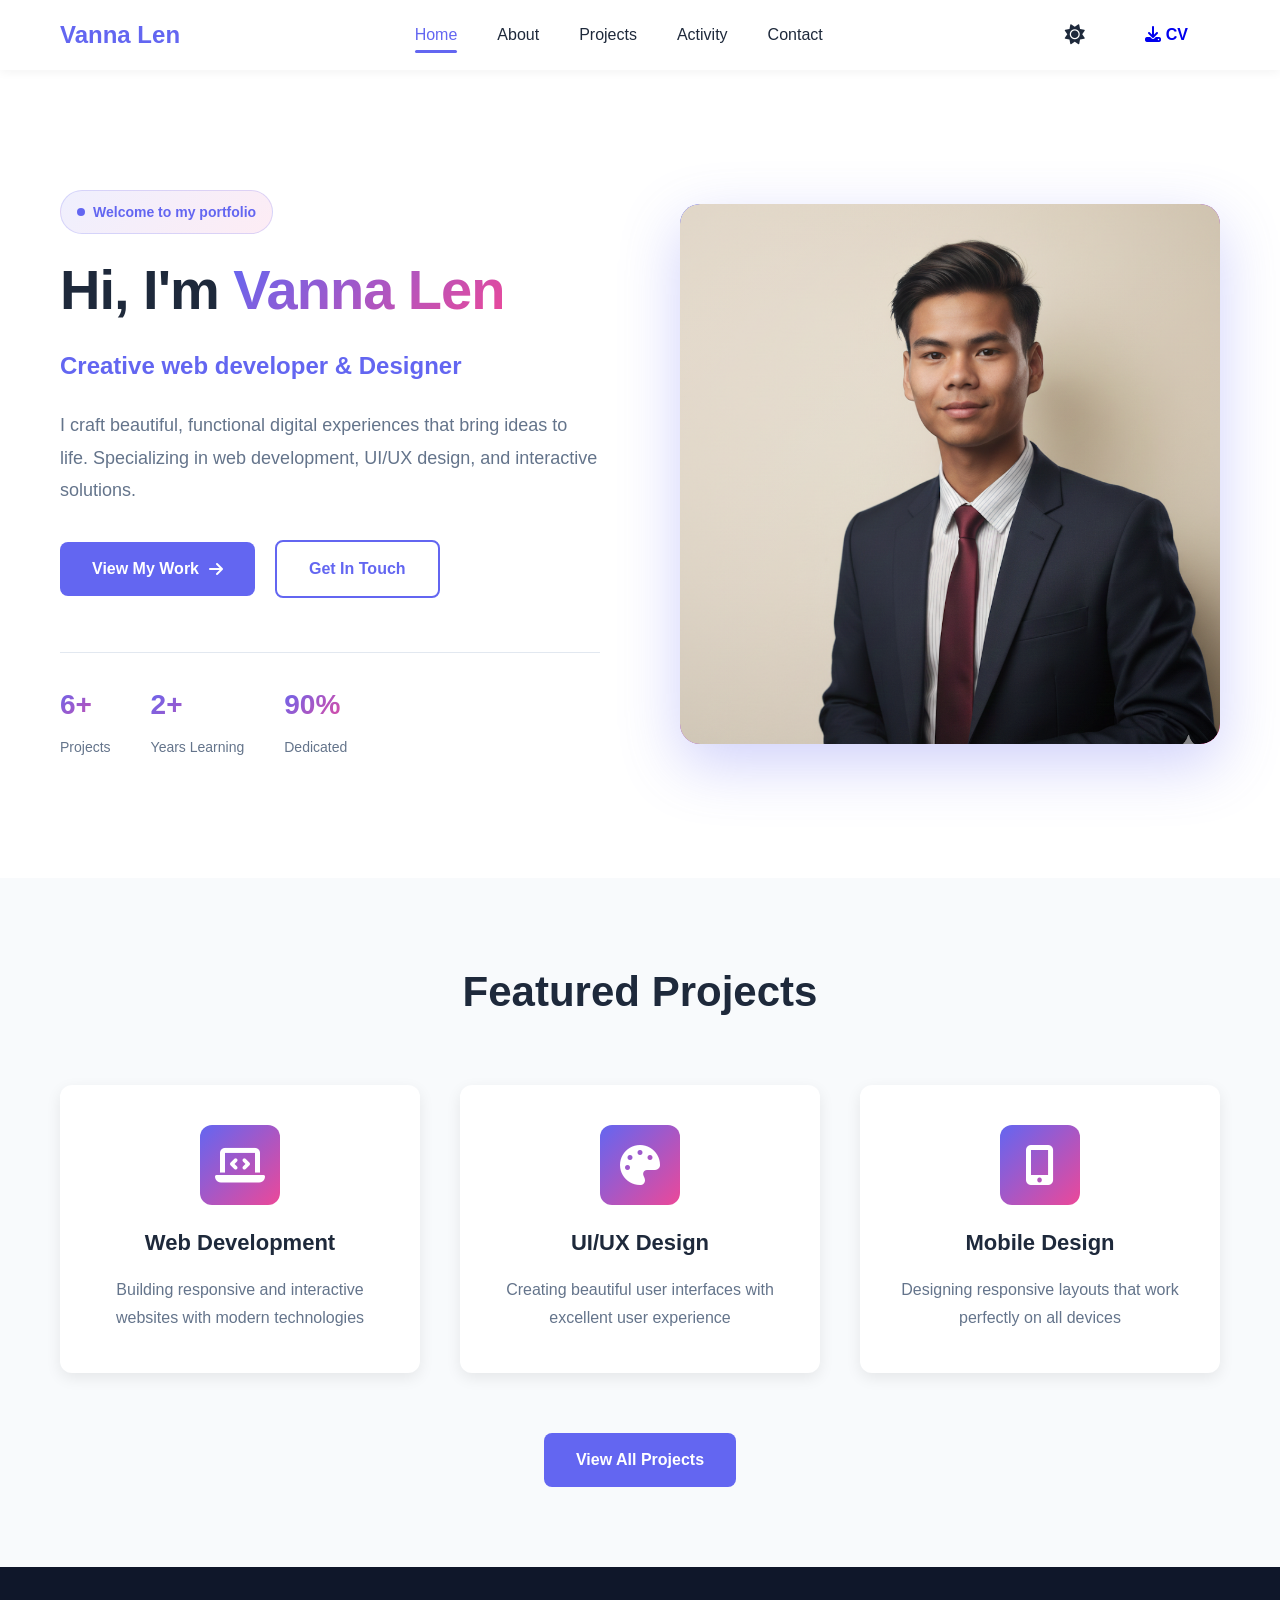
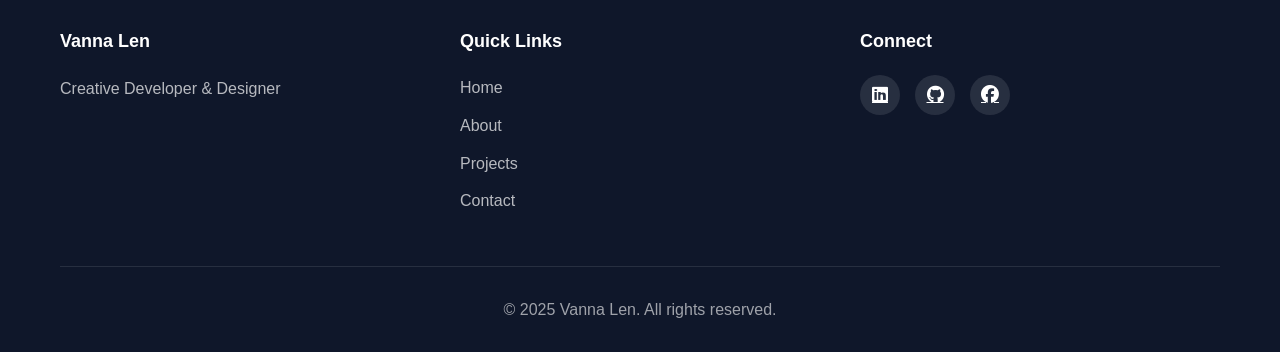
==== commit efd2eea5: "add text" ====
--- a/index.html
+++ b/index.html
@@ -47,7 +47,7 @@
         <div class="hero-content">
             <div class="hero-badge">Welcome to my portfolio</div>
             <h1 class="hero-title">Hi, I'm <span class="highlight">Vanna Len</span></h1>
-            <p class="hero-subtitle">Creative Developer & Designer</p>
+            <p class="hero-subtitle">Creative web developer & Designer</p>
             <p class="hero-description">I craft beautiful, functional digital experiences that bring ideas to life.
                 Specializing in web development, UI/UX design, and interactive solutions.</p>
             <div class="hero-buttons">
@@ -68,7 +68,7 @@
                     <span class="stat-label">Years Learning</span>
                 </div>
                 <div class="stat">
-                    <span class="stat-number">100%</span>
+                    <span class="stat-number">90%</span>
                     <span class="stat-label">Dedicated</span>
                 </div>
             </div>
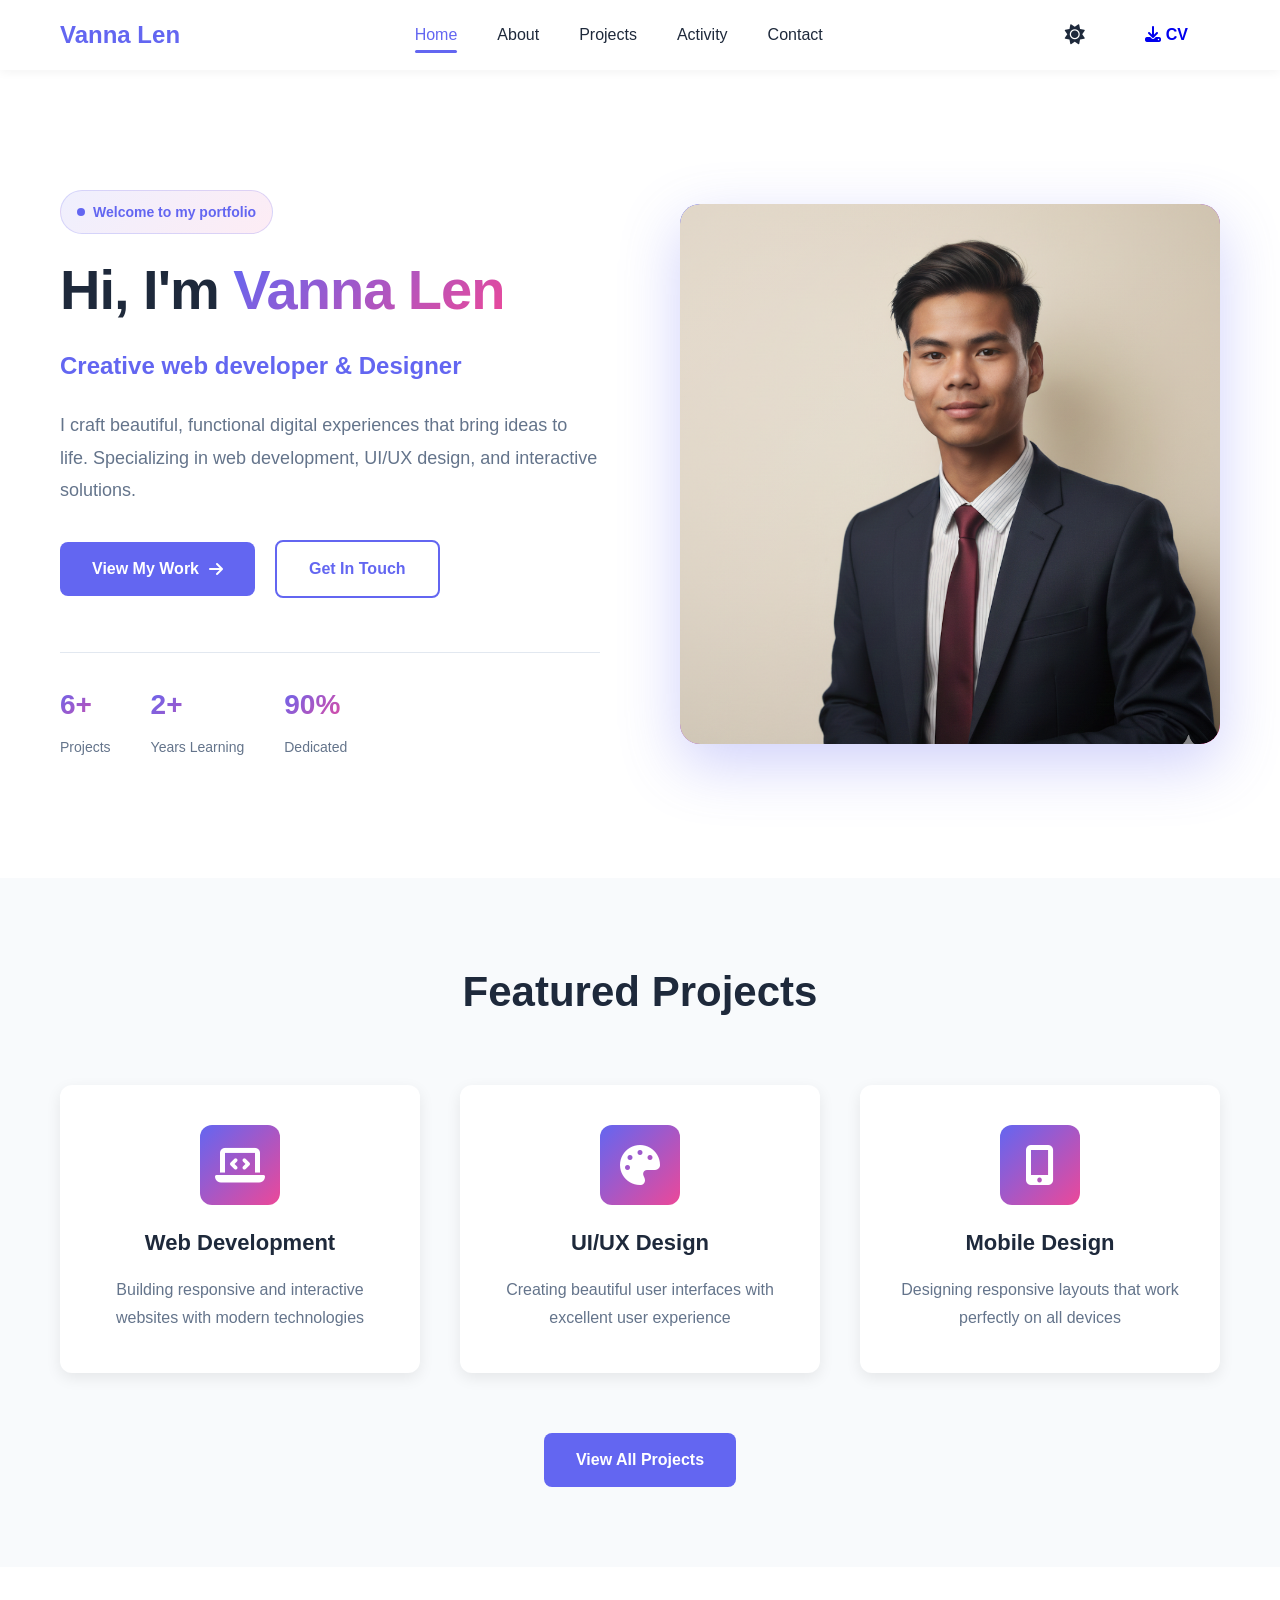
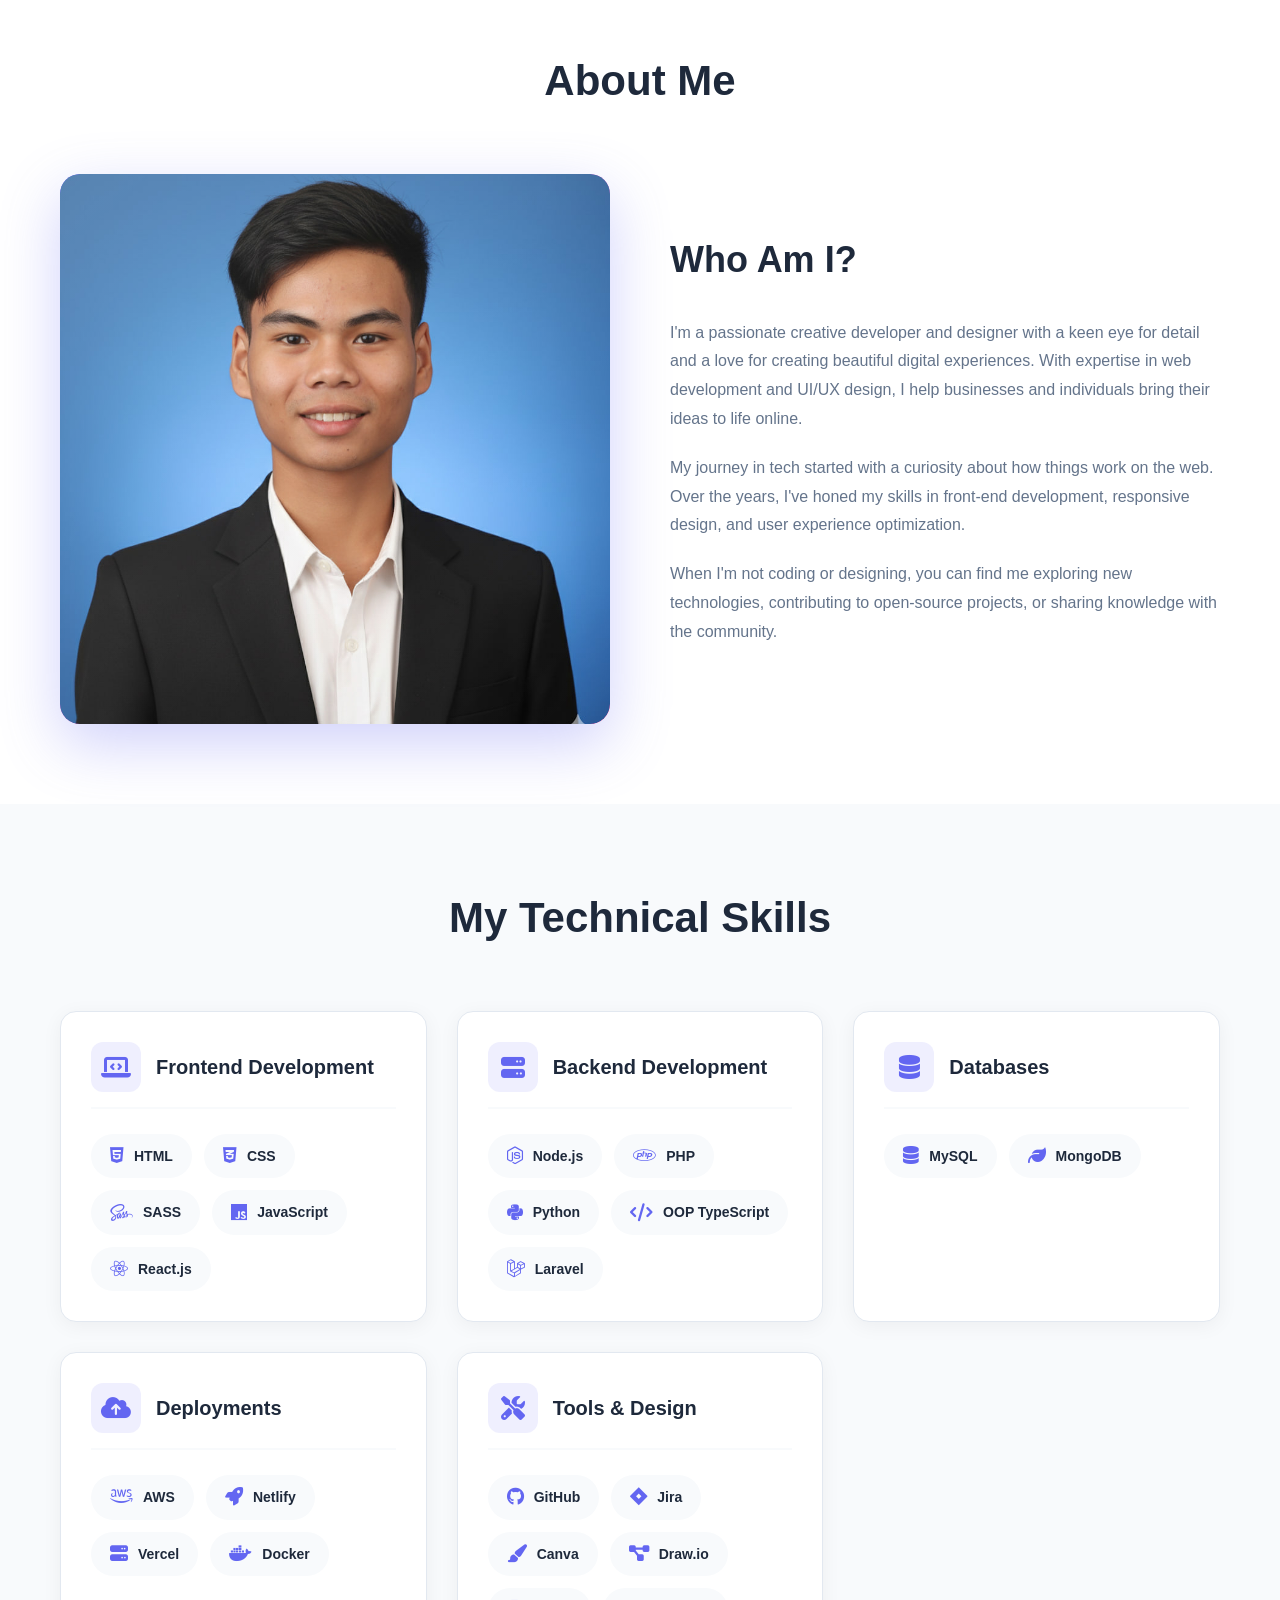
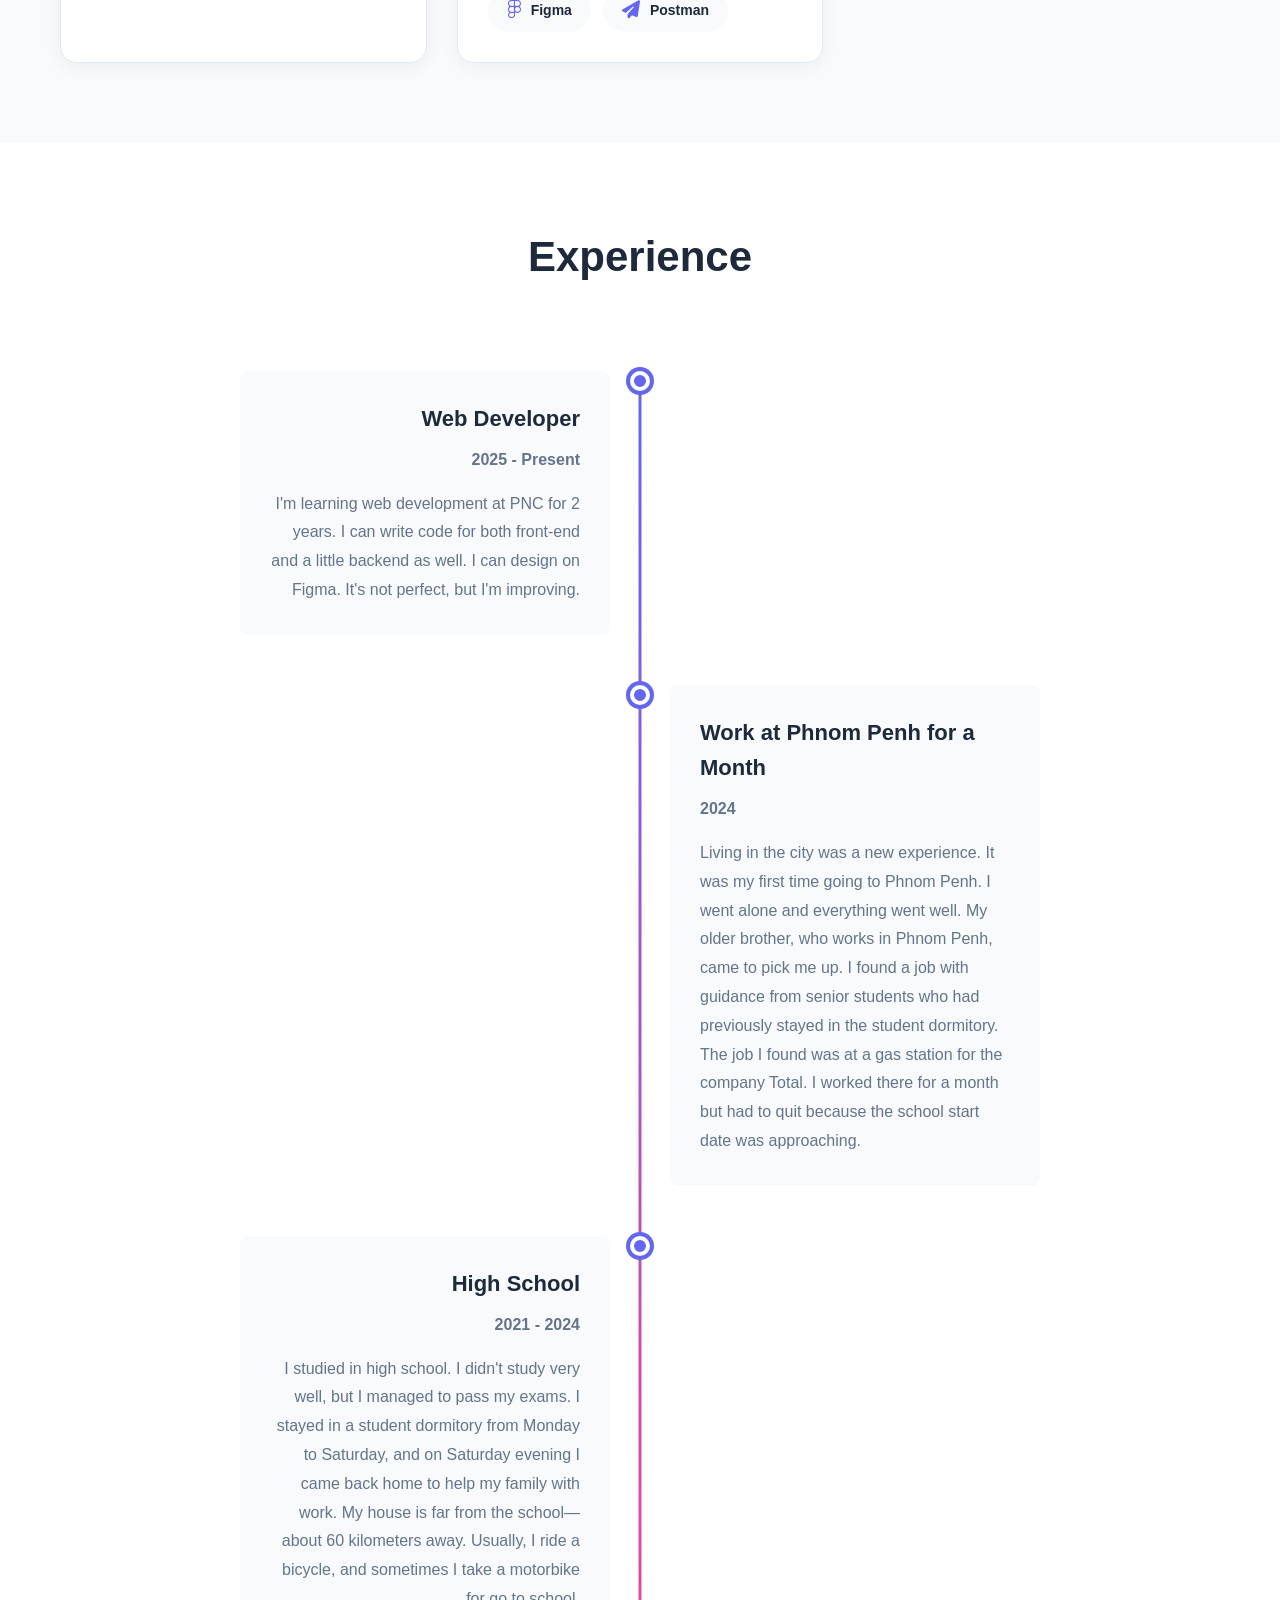
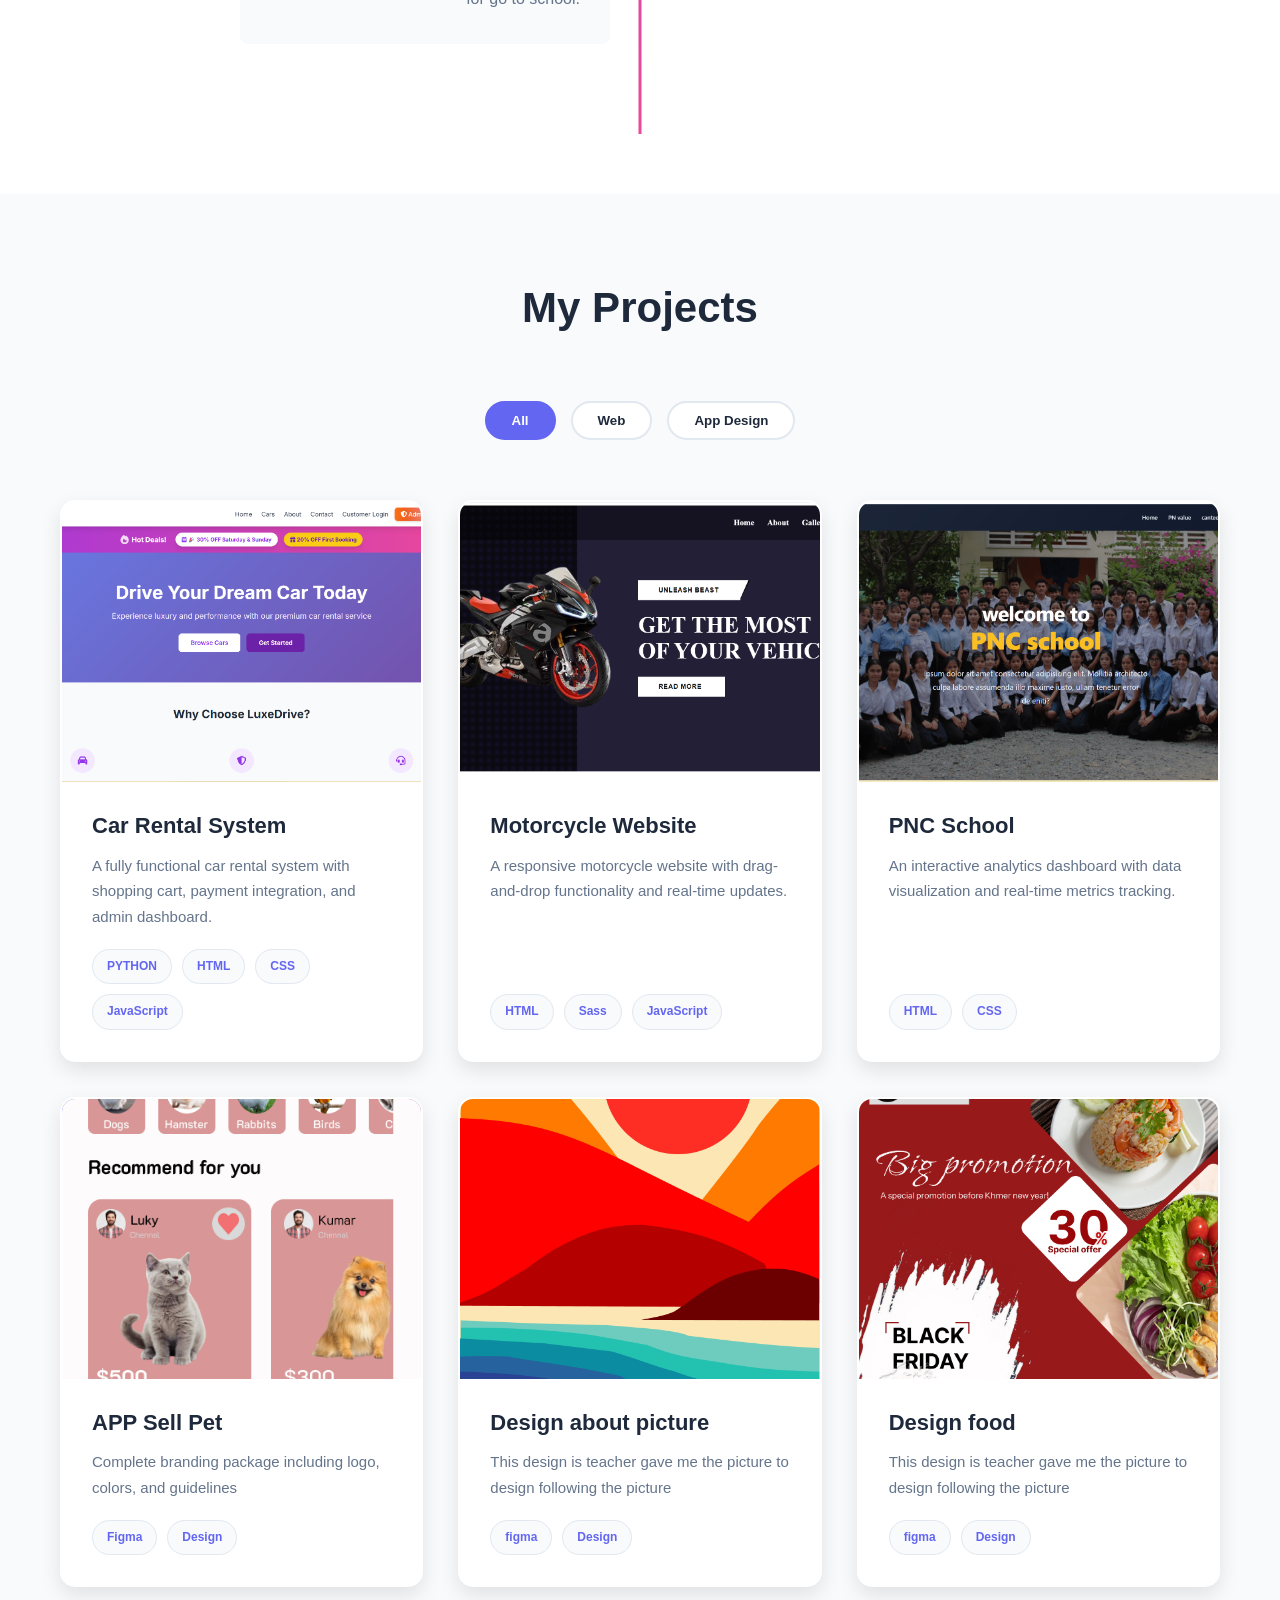
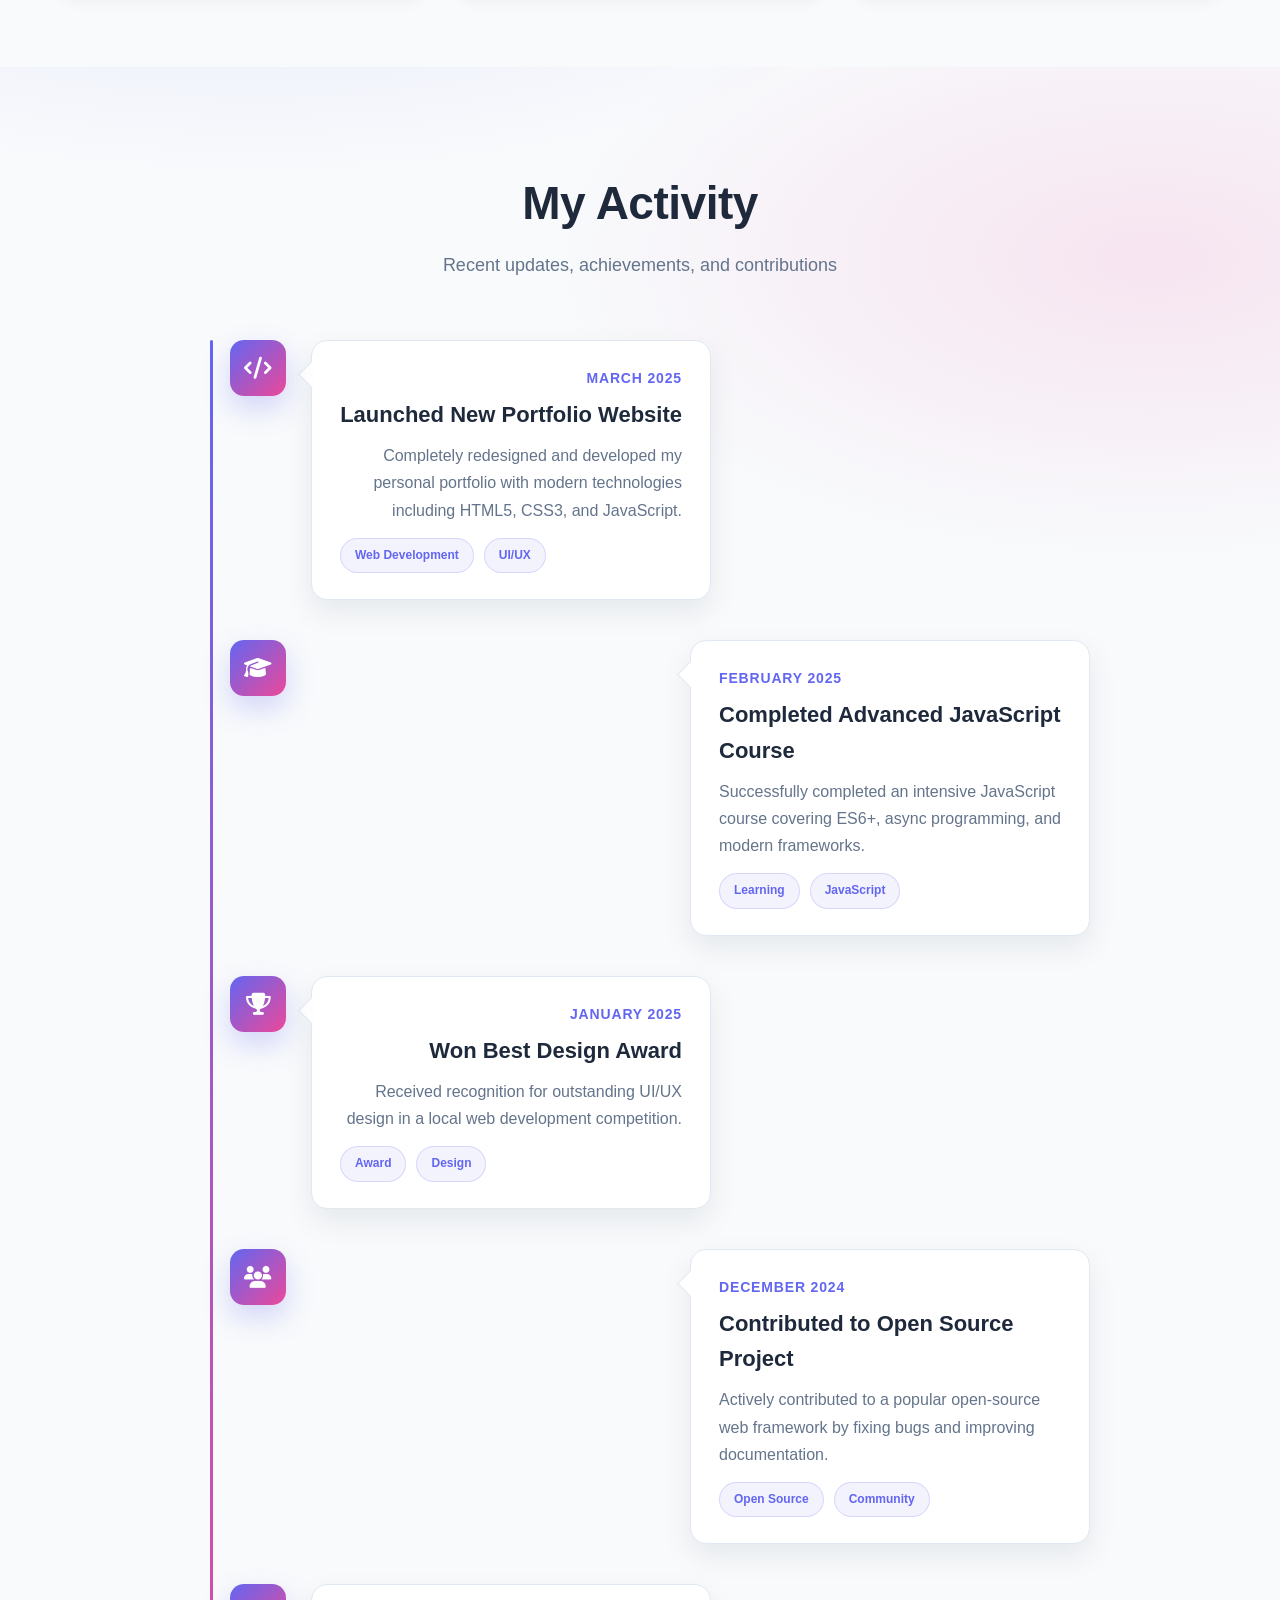
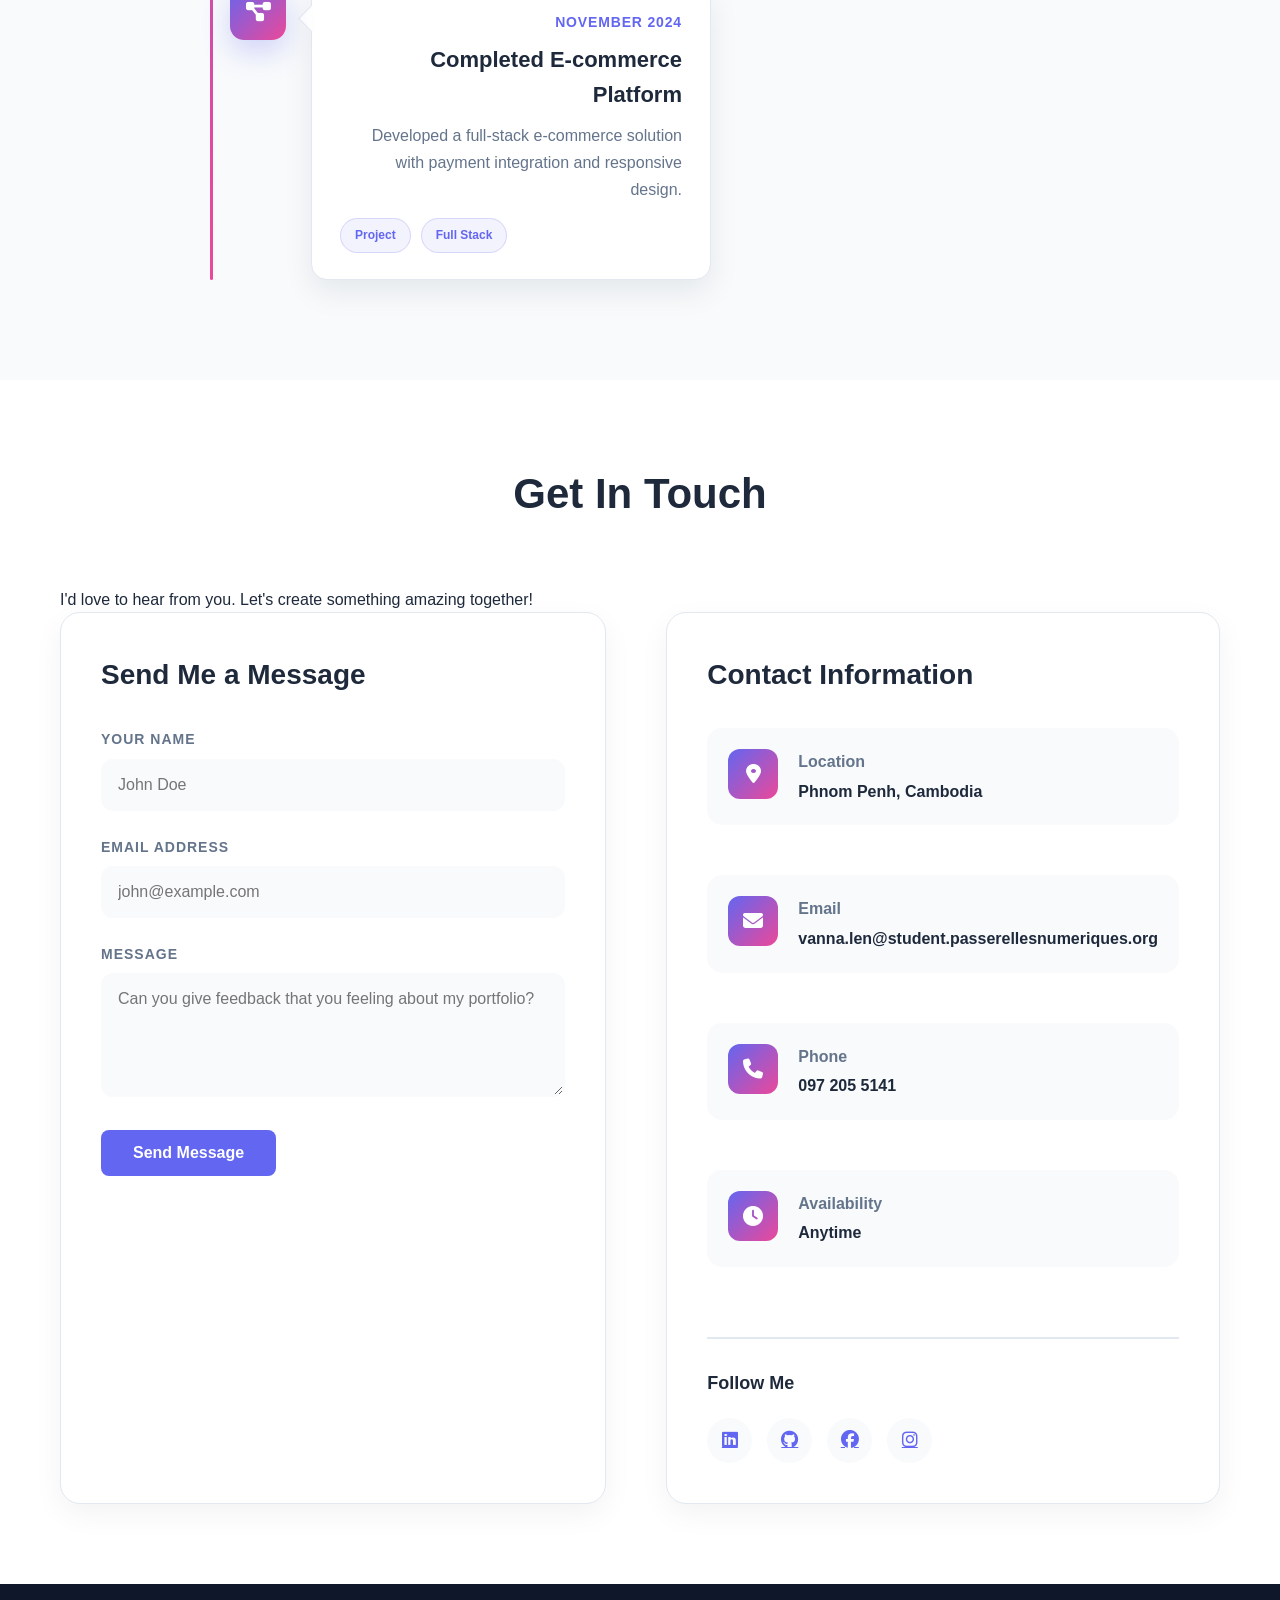
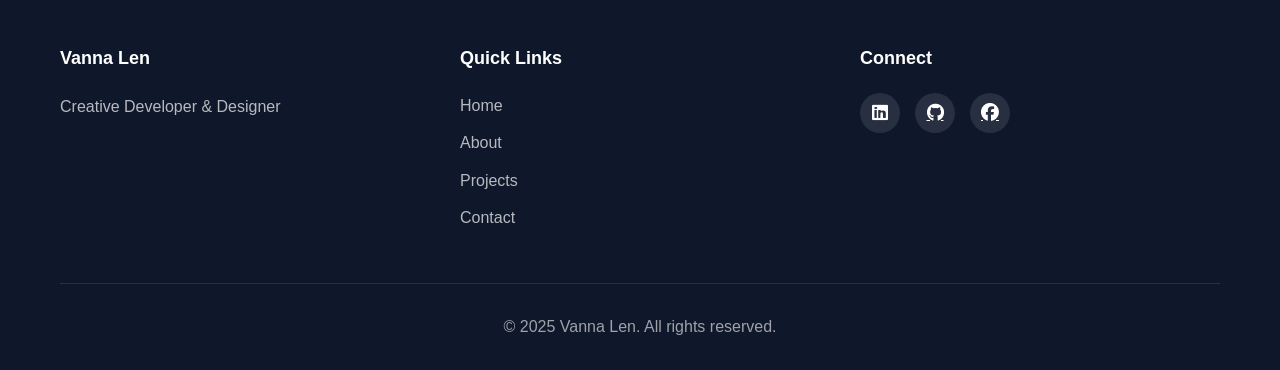
==== commit 380740ab: "mix page" ====
--- a/index.html
+++ b/index.html
@@ -17,11 +17,11 @@
                 <a href="index.html">Vanna Len</a>
             </div>
             <div class="nav-menu" id="navMenu">
-                <a href="index.html" class="nav-link active">Home</a>
-                <a href="./page/about.html" class="nav-link">About</a>
-                <a href="./page/projects.html" class="nav-link">Projects</a>
-                <a href="./page/activity.html" class="nav-link">Activity</a>
-                <a href="./page/contact.html" class="nav-link">Contact</a>
+                <a href="#home" class="nav-link active">Home</a>
+                <a href="#about" class="nav-link">About</a>
+                <a href="#projects" class="nav-link">Projects</a>
+                <a href="#activity" class="nav-link">Activity</a>
+                <a href="#contact" class="nav-link">Contact</a>
             </div>
             <div class="nav-actions">
                 <button id="themeToggle" class="theme-toggle" aria-label="Toggle theme">
@@ -43,7 +43,7 @@
     </nav>
 
     <!-- Hero Section -->
-    <section class="hero">
+    <section id="home" class="hero">
         <div class="hero-content">
             <div class="hero-badge">Welcome to my portfolio</div>
             <h1 class="hero-title">Hi, I'm <span class="highlight">Vanna Len</span></h1>
@@ -51,11 +51,11 @@
             <p class="hero-description">I craft beautiful, functional digital experiences that bring ideas to life.
                 Specializing in web development, UI/UX design, and interactive solutions.</p>
             <div class="hero-buttons">
-                <a href="./page/projects.html" class="btn btn-primary">
+                <a href="#projects" class="btn btn-primary">
                     <span>View My Work</span>
                     <i class="fas fa-arrow-right"></i>
                 </a>
-                <a href="./page/contact.html" class="btn btn-secondary">Get In Touch</a>
+                <a href="#contact" class="btn btn-secondary">Get In Touch</a>
 
             </div>
             <div class="hero-stats">
@@ -108,7 +108,528 @@
                 </div>
             </div>
             <div class="view-all">
-                <a href="./page/projects.html" class="btn btn-primary">View All Projects</a>
+                <a href="#projects" class="btn btn-primary">View All Projects</a>
+            </div>
+        </div>
+    </section>
+
+    <!-- About Section -->
+    <section id="about" class="about-section">
+        <div class="container">
+            <h2 class="section-title">About Me</h2>
+            <div class="about-grid">
+                <div class="about-image">
+                    <div class="avatar-large">
+                        <img src="image/image.png" alt="Vanna Len Profile Picture">
+                    </div>
+                </div>
+                <div class="about-content">
+                    <h2>Who Am I?</h2>
+                    <p>I'm a passionate creative developer and designer with a keen eye for detail and a love for
+                        creating beautiful digital experiences. With expertise in web development and UI/UX design, I
+                        help businesses and individuals bring their ideas to life online.</p>
+                    <p>My journey in tech started with a curiosity about how things work on the web. Over the years,
+                        I've honed my skills in front-end development, responsive design, and user experience
+                        optimization.</p>
+                    <p>When I'm not coding or designing, you can find me exploring new technologies, contributing to
+                        open-source projects, or sharing knowledge with the community.</p>
+                </div>
+            </div>
+        </div>
+    </section>
+
+    <!-- Skills Section -->
+    <section id="skills" class="skills-section">
+        <div class="container">
+            <h2 class="section-title">My Technical Skills</h2>
+            
+            <div class="skills-category-grid">
+                <!-- Frontend -->
+                <div class="skills-category">
+                    <div class="category-header">
+                        <i class="fas fa-laptop-code"></i>
+                        <h3>Frontend Development</h3>
+                    </div>
+                    <div class="skills-list">
+                        <div class="skill-item-new">
+                            <i class="fab fa-html5"></i>
+                            <span>HTML</span>
+                        </div>
+                        <div class="skill-item-new">
+                            <i class="fab fa-css3-alt"></i>
+                            <span>CSS</span>
+                        </div>
+                        <div class="skill-item-new">
+                            <i class="fab fa-sass"></i>
+                            <span>SASS</span>
+                        </div>
+                        <div class="skill-item-new">
+                            <i class="fab fa-js"></i>
+                            <span>JavaScript</span>
+                        </div>
+                        <div class="skill-item-new">
+                            <i class="fab fa-react"></i>
+                            <span>React.js</span>
+                        </div>
+                    </div>
+                </div>
+
+                <!-- Backend -->
+                <div class="skills-category">
+                    <div class="category-header">
+                        <i class="fas fa-server"></i>
+                        <h3>Backend Development</h3>
+                    </div>
+                    <div class="skills-list">
+                        <div class="skill-item-new">
+                            <i class="fab fa-node-js"></i>
+                            <span>Node.js</span>
+                        </div>
+                        <div class="skill-item-new">
+                            <i class="fab fa-php"></i>
+                            <span>PHP</span>
+                        </div>
+                        <div class="skill-item-new">
+                            <i class="fab fa-python"></i>
+                            <span>Python</span>
+                        </div>
+                        <div class="skill-item-new">
+                            <i class="fas fa-code"></i>
+                            <span>OOP TypeScript</span>
+                        </div>
+                        <div class="skill-item-new">
+                            <i class="fab fa-laravel"></i>
+                            <span>Laravel</span>
+                        </div>
+                    </div>
+                </div>
+
+                <!-- Databases -->
+                <div class="skills-category">
+                    <div class="category-header">
+                        <i class="fas fa-database"></i>
+                        <h3>Databases</h3>
+                    </div>
+                    <div class="skills-list">
+                        <div class="skill-item-new">
+                            <i class="fas fa-database"></i>
+                            <span>MySQL</span>
+                        </div>
+                        <div class="skill-item-new">
+                            <i class="fas fa-leaf"></i>
+                            <span>MongoDB</span>
+                        </div>
+                    </div>
+                </div>
+
+                <!-- Deployments -->
+                <div class="skills-category">
+                    <div class="category-header">
+                        <i class="fas fa-cloud-upload-alt"></i>
+                        <h3>Deployments</h3>
+                    </div>
+                    <div class="skills-list">
+                        <div class="skill-item-new">
+                            <i class="fab fa-aws"></i>
+                            <span>AWS</span>
+                        </div>
+                        <div class="skill-item-new">
+                            <i class="fas fa-rocket"></i>
+                            <span>Netlify</span>
+                        </div>
+                        <div class="skill-item-new">
+                            <i class="fas fa-server"></i>
+                            <span>Vercel</span>
+                        </div>
+                        <div class="skill-item-new">
+                            <i class="fab fa-docker"></i>
+                            <span>Docker</span>
+                        </div>
+                    </div>
+                </div>
+
+                <!-- Tools -->
+                <div class="skills-category">
+                    <div class="category-header">
+                        <i class="fas fa-tools"></i>
+                        <h3>Tools & Design</h3>
+                    </div>
+                    <div class="skills-list">
+                        <div class="skill-item-new">
+                            <i class="fab fa-github"></i>
+                            <span>GitHub</span>
+                        </div>
+                        <div class="skill-item-new">
+                            <i class="fab fa-jira"></i>
+                            <span>Jira</span>
+                        </div>
+                        <div class="skill-item-new">
+                            <i class="fas fa-paint-brush"></i>
+                            <span>Canva</span>
+                        </div>
+                        <div class="skill-item-new">
+                            <i class="fas fa-project-diagram"></i>
+                            <span>Draw.io</span>
+                        </div>
+                        <div class="skill-item-new">
+                            <i class="fab fa-figma"></i>
+                            <span>Figma</span>
+                        </div>
+                        <div class="skill-item-new">
+                            <i class="fas fa-paper-plane"></i>
+                            <span>Postman</span>
+                        </div>
+                    </div>
+                </div>
+            </div>
+        </div>
+    </section>
+
+    <!-- Experience Section -->
+    <section class="experience-section">
+        <div class="container">
+            <h2 class="section-title">Experience</h2>
+            <div class="timeline">
+                <div class="timeline-item">
+                    <div class="timeline-marker"></div>
+                    <div class="timeline-content">
+                        <h3>Web Developer</h3>
+                        <p class="timeline-date">2025 - Present</p>
+                        <p>I'm learning web development at PNC for 2 years. I can write code for both front-end and a
+                            little backend as well. I can design on Figma. It's not perfect, but I'm improving.</p>
+                    </div>
+                </div>
+                <div class="timeline-item">
+                    <div class="timeline-marker"></div>
+                    <div class="timeline-content">
+                        <h3>Work at Phnom Penh for a Month</h3>
+                        <p class="timeline-date">2024</p>
+                        <p>Living in the city was a new experience. It was my first time going to Phnom Penh. I went
+                            alone and everything went well. My older brother, who works in Phnom Penh, came to pick me
+                            up. I found a job with guidance from senior students who had previously stayed in the
+                            student dormitory. The job I found was at a gas station for the company Total. I worked
+                            there for a month but had to quit because the school start date was approaching.</p>
+                    </div>
+                </div>
+                <div class="timeline-item">
+                    <div class="timeline-marker"></div>
+                    <div class="timeline-content">
+                        <h3>High School</h3>
+                        <p class="timeline-date">2021 - 2024</p>
+                        <p>I studied in high school. I didn't study very well, but I managed to pass my exams. I stayed
+                            in a student dormitory from Monday to Saturday, and on Saturday evening I came back home to
+                            help my family with work. My house is far from the school—about 60 kilometers away. Usually,
+                            I ride a bicycle, and sometimes I take a motorbike for go to school.</p>
+                    </div>
+                </div>
+            </div>
+        </div>
+    </section>
+
+    <!-- Projects Section -->
+    <section id="projects" class="projects-showcase">
+        <div class="container">
+            <h2 class="section-title">My Projects</h2>
+            <div class="filter-buttons">
+                <button class="filter-btn active" data-filter="all">All</button>
+                <button class="filter-btn" data-filter="web">Web</button>
+                <button class="filter-btn" data-filter="design">App Design</button>
+                
+            </div>
+
+            <div class="projects-grid-large">
+                <div class="project-item" data-category="web">
+                    <div class="project-image-wrapper">
+                        <div class="project-image-placeholder">
+                            <img src="image/car-rantal-sytem.png" alt="">
+                        </div>
+                        <div class="project-overlay">
+                            <a href="#" class="project-link">View Project</a>
+                        </div>
+                    </div>
+                    <div class="project-info">
+                        <h3>Car Rental System</h3>
+                        <p>A fully functional car rental system with shopping cart, payment integration, and admin
+                            dashboard.</p>
+                        <div class="project-tags">
+                            <span class="tag">PYTHON</span>
+                            <span class="tag">HTML</span>
+                            <span class="tag">CSS</span>
+                            <span class="tag">JavaScript</span>
+                        </div>
+                    </div>
+                </div>
+
+                <div class="project-item" data-category="web">
+                    <div class="project-image-wrapper">
+                        <div class="project-image-placeholder">
+                            <img src="image/moto-cycle.png" alt="">
+                        </div>
+                        <div class="project-overlay">
+                            <a href="https://websile-motorcycle.vercel.app/" class="project-link">View Project</a>
+                        </div>
+                    </div>
+                    <div class="project-info">
+                        <h3>Motorcycle Website</h3>
+                        <p>A responsive motorcycle website with drag-and-drop functionality and real-time
+                            updates.</p>
+                        <div class="project-tags">
+                            <span class="tag">HTML</span>
+                            <span class="tag">Sass</span>
+                            <span class="tag">JavaScript</span>
+                        </div>
+                    </div>
+                </div>
+
+                <div class="project-item" data-category="web">
+                    <div class="project-image-wrapper">
+                        <div class="project-image-placeholder">
+                            <img src="image/About-pnc.png" alt="">
+                        </div>
+                        <div class="project-overlay">
+                            <a href="https://create-about-page-pnc.vercel.app/" class="project-link">View Project</a>
+                        </div>
+                    </div>
+                    <div class="project-info">
+                        <h3>PNC School</h3>
+                        <p>An interactive analytics dashboard with data visualization and real-time metrics tracking.</p>
+                        <div class="project-tags">
+                            <span class="tag">HTML</span>
+                            <span class="tag">CSS</span>
+                        </div>
+                    </div>
+                </div>
+
+                <div class="project-item" data-category="design">
+                    <div class="project-image-wrapper">
+                        <div class="project-image-placeholder">
+                            <img src="image/figma.png" alt="">
+                        </div>
+                        <div class="project-overlay">
+                            <a href="https://www.figma.com/design/JLTCx0axdKRBhQ3LY6uAjF/Untitled?node-id=258-291&t=zn4P5Wdn0t96esPF-1" class="project-link">View Project</a>
+                        </div>
+                    </div>
+                    <div class="project-info">
+                        <h3>APP Sell Pet</h3>
+                        <p>Complete branding package including logo, colors, and guidelines</p>
+                        <div class="project-tags">
+                            <span class="tag">Figma</span>
+                            <span class="tag">Design</span>
+                        </div>
+                    </div>
+                </div>
+
+                <div class="project-item" data-category="design">
+                    <div class="project-image-wrapper">
+                        <div class="project-image-placeholder">
+                            <img src="image/figma(1).png" alt="">
+                        </div>
+                        <div class="project-overlay">
+                            <a href="https://www.figma.com/design/Xj110GGk8l7ybxHjhehxUa/Untitled?node-id=0-1&t=ok4CbE3sbpqyUqVo-1" class="project-link">View Project</a>
+                        </div>
+                    </div>
+                    <div class="project-info">
+                        <h3>Design about picture</h3>
+                        <p>This design is teacher gave me the picture to design following the picture</p>
+                        <div class="project-tags">
+                            <span class="tag">figma</span>
+                            <span class="tag">Design</span>
+                        </div>
+                    </div>
+                </div>
+
+                <div class="project-item" data-category="design">
+                    <div class="project-image-wrapper">
+                        <div class="project-image-placeholder">
+                            <img src="image/figma(2).jpg" alt="">
+                        </div>
+                        <div class="project-overlay">
+                            <a href="https://www.figma.com/design/Xj110GGk8l7ybxHjhehxUa/Untitled?node-id=37-29&t=13nkM1cOL9ytgK27-1" class="project-link">View Project</a>
+                        </div>
+                    </div>
+                    <div class="project-info">
+                        <h3>Design food</h3>
+                        <p>This design is teacher gave me the picture to design following the picture</p>
+                        <div class="project-tags">
+                            <span class="tag">figma</span>
+                            <span class="tag">Design</span>
+                        </div>
+                    </div>
+                </div>
+            </div>
+        </div>
+    </section>
+
+    <!-- Activity Section -->
+    <section id="activity" class="activity">
+        <div class="container">
+            <div class="section-header">
+                <h1 class="page-title">My Activity</h1>
+                <p class="page-subtitle">Recent updates, achievements, and contributions</p>
+            </div>
+
+            <!-- Activity Timeline -->
+            <div class="activity-timeline">
+                <div class="timeline-item">
+                    <div class="timeline-icon">
+                        <i class="fas fa-code"></i>
+                    </div>
+                    <div class="timeline-content">
+                        <div class="timeline-date">March 2025</div>
+                        <h3>Launched New Portfolio Website</h3>
+                        <p>Completely redesigned and developed my personal portfolio with modern technologies including HTML5, CSS3, and JavaScript.</p>
+                        <div class="timeline-tags">
+                            <span class="tag">Web Development</span>
+                            <span class="tag">UI/UX</span>
+                        </div>
+                    </div>
+                </div>
+
+                <div class="timeline-item">
+                    <div class="timeline-icon">
+                        <i class="fas fa-graduation-cap"></i>
+                    </div>
+                    <div class="timeline-content">
+                        <div class="timeline-date">February 2025</div>
+                        <h3>Completed Advanced JavaScript Course</h3>
+                        <p>Successfully completed an intensive JavaScript course covering ES6+, async programming, and modern frameworks.</p>
+                        <div class="timeline-tags">
+                            <span class="tag">Learning</span>
+                            <span class="tag">JavaScript</span>
+                        </div>
+                    </div>
+                </div>
+
+                <div class="timeline-item">
+                    <div class="timeline-icon">
+                        <i class="fas fa-trophy"></i>
+                    </div>
+                    <div class="timeline-content">
+                        <div class="timeline-date">January 2025</div>
+                        <h3>Won Best Design Award</h3>
+                        <p>Received recognition for outstanding UI/UX design in a local web development competition.</p>
+                        <div class="timeline-tags">
+                            <span class="tag">Award</span>
+                            <span class="tag">Design</span>
+                        </div>
+                    </div>
+                </div>
+
+                <div class="timeline-item">
+                    <div class="timeline-icon">
+                        <i class="fas fa-users"></i>
+                    </div>
+                    <div class="timeline-content">
+                        <div class="timeline-date">December 2024</div>
+                        <h3>Contributed to Open Source Project</h3>
+                        <p>Actively contributed to a popular open-source web framework by fixing bugs and improving documentation.</p>
+                        <div class="timeline-tags">
+                            <span class="tag">Open Source</span>
+                            <span class="tag">Community</span>
+                        </div>
+                    </div>
+                </div>
+
+                <div class="timeline-item">
+                    <div class="timeline-icon">
+                        <i class="fas fa-project-diagram"></i>
+                    </div>
+                    <div class="timeline-content">
+                        <div class="timeline-date">November 2024</div>
+                        <h3>Completed E-commerce Platform</h3>
+                        <p>Developed a full-stack e-commerce solution with payment integration and responsive design.</p>
+                        <div class="timeline-tags">
+                            <span class="tag">Project</span>
+                            <span class="tag">Full Stack</span>
+                        </div>
+                    </div>
+                </div>
+            </div>
+        </div>
+    </section>
+
+    <!-- Contact Section -->
+    <section id="contact" class="contact-section">
+        <div class="container">
+            <h2 class="section-title">Get In Touch</h2>
+            <p class="section-subtitle">I'd love to hear from you. Let's create something amazing together!</p>
+            
+            <div class="contact-grid">
+                <!-- Contact Form -->
+                <div class="contact-form-wrapper">
+                    <h2>Send Me a Message</h2>
+                    <form class="contact-form" id="contactForm">
+                        <div class="form-group">
+                            <label for="name">Your Name</label>
+                            <input type="text" id="name" name="name" placeholder="John Doe" required>
+                        </div>
+                        <div class="form-group">
+                            <label for="email">Email Address</label>
+                            <input type="email" id="email" name="email" placeholder="john@example.com" required>
+                        </div>
+                        <div class="form-group">
+                            <label for="message">Message</label>
+                            <textarea id="message" name="message" rows="5" placeholder="Can you give feedback that you feeling about my portfolio?" required></textarea>
+                        </div>
+                        <button type="submit" class="btn btn-primary">Send Message</button>
+                        <div id="formMessage" class="form-message"></div>
+                    </form>
+                </div>
+
+                <!-- Contact Info -->
+                <div class="contact-info-wrapper">
+                    <h2>Contact Information</h2>
+                    <div class="contact-info-items">
+                        <div class="contact-info-item">
+                            <div class="contact-icon">
+                                <i class="fas fa-map-marker-alt"></i>
+                            </div>
+                            <div class="contact-details">
+                                <h3>Location</h3>
+                                <p>Phnom Penh, Cambodia</p>
+                            </div>
+                        </div>
+                        <div class="contact-info-item">
+                            <div class="contact-icon">
+                                <i class="fas fa-envelope"></i>
+                            </div>
+                            <div class="contact-details">
+                                <h3>Email</h3>
+                                <p>vanna.len@student.passerellesnumeriques.org</p>
+                            </div>
+                        </div>
+                        <div class="contact-info-item">
+                            <div class="contact-icon">
+                                <i class="fas fa-phone"></i>
+                            </div>
+                            <div class="contact-details">
+                                <h3>Phone</h3>
+                                <p>097 205 5141</p>
+                            </div>
+                        </div>
+                        <div class="contact-info-item">
+                            <div class="contact-icon">
+                                <i class="fas fa-clock"></i>
+                            </div>
+                            <div class="contact-details">
+                                <h3>Availability</h3>
+                                <p>Anytime</p>
+                            </div>
+                        </div>
+                    </div>
+
+                    <!-- Social Links -->
+                    <div class="contact-social">
+                        <h3>Follow Me</h3>
+                        <div class="social-links-large">
+                            <a href="https://www.linkedin.com/in/vanna-len-6105373aa/" title="LinkedIn"><i
+                                    class="fab fa-linkedin"></i></a>
+                            <a href="https://github.com/len-vanna023" title="GitHub"><i class="fab fa-github"></i></a>
+                            <a href="https://www.facebook.com/share/1J24yPkEmg/" title="Facebook"><i class="fab fa-facebook"></i></a>
+                            <a href="https://www.instagram.com/len_vanna_/" title="Instagram"><i class="fab fa-instagram"></i></a>
+                        </div>
+                    </div>
+                </div>
             </div>
         </div>
     </section>
@@ -124,10 +645,10 @@
                 <div class="footer-section">
                     <h4>Quick Links</h4>
                     <ul>
-                        <li><a href="index.html">Home</a></li>
-                        <li><a href="./page/about.html">About</a></li>
-                        <li><a href="./page/projects.html">Projects</a></li>
-                        <li><a href="./page/contact.html">Contact</a></li>
+                        <li><a href="#home">Home</a></li>
+                        <li><a href="#about">About</a></li>
+                        <li><a href="#projects">Projects</a></li>
+                        <li><a href="#contact">Contact</a></li>
                     </ul>
                 </div>
                 <div class="footer-section">
--- a/style/styles.css
+++ b/style/styles.css
@@ -1574,104 +1574,241 @@
 @media (max-width: 768px) {
     .navbar {
         background-color: var(--white);
-        box-shadow: 0 2px 15px rgba(0, 0, 0, 0.1);
+        box-shadow: 0 2px 20px rgba(0, 0, 0, 0.08);
         position: sticky;
         top: 0;
         z-index: 1000;
+        backdrop-filter: blur(10px);
     }
 
     .nav-container {
-        padding: 0 15px;
-        height: 65px;
+        padding: 0 20px;
+        height: 70px;
         display: flex;
         justify-content: space-between;
         align-items: center;
+        position: relative;
+    }
+
+    .logo {
+        order: 1;
+        flex: 1;
     }
 
     .logo a {
         font-size: 20px;
-        font-weight: 800;
-        
+        font-weight: 900;
+        background: linear-gradient(135deg, var(--primary-color), var(--secondary-color));
+        -webkit-background-clip: text;
+        -webkit-text-fill-color: transparent;
+        background-clip: text;
+        text-shadow: 0 2px 10px rgba(99, 102, 241, 0.2);
+        transition: all 0.3s ease;
+        position: relative;
+    }
+
+    .logo a:hover {
+        transform: scale(1.05);
+        filter: brightness(1.1);
+    }
+
+    .logo a::after {
+        content: '';
+        position: absolute;
+        bottom: -2px;
+        left: 0;
+        right: 0;
+        height: 2px;
+        background: linear-gradient(135deg, var(--primary-color), var(--secondary-color));
+        border-radius: 1px;
+        transform: scaleX(0);
+        transition: transform 0.3s ease;
+    }
+
+    .logo a:hover::after {
+        transform: scaleX(1);
+    }
+
+    .nav-actions {
+        display: flex;
+        align-items: center;
+        gap: 10px;
+        order: 2;
+    }
+
+    .theme-toggle {
+        order: 1;
+    }
+
+    .navbar .btn.btn-outline {
+        order: 2;
     }
 
     .hamburger {
         display: flex;
         flex-direction: column;
         cursor: pointer;
-        padding: 5px;
-        border-radius: 5px;
-        transition: var(--transition);
+        padding: 10px;
+        border-radius: 12px;
+        transition: all 0.3s cubic-bezier(0.4, 0, 0.2, 1);
+        background: linear-gradient(135deg, rgba(99, 102, 241, 0.08), rgba(236, 72, 153, 0.08));
+        border: 2px solid rgba(99, 102, 241, 0.15);
+        position: relative;
+        overflow: hidden;
+        order: 3;
+        margin-left: 5px;
+    }
+
+    .hamburger::before {
+        content: '';
+        position: absolute;
+        top: 0;
+        left: -100%;
+        width: 100%;
+        height: 100%;
+        background: linear-gradient(90deg, transparent, rgba(255, 255, 255, 0.2), transparent);
+        transition: left 0.5s ease;
+    }
+
+    .hamburger:hover::before {
+        left: 100%;
     }
 
     .hamburger:hover {
-        background-color: var(--light-bg);
+        background: linear-gradient(135deg, rgba(99, 102, 241, 0.15), rgba(236, 72, 153, 0.15));
+        border-color: rgba(99, 102, 241, 0.3);
+        transform: scale(1.08) rotate(2deg);
+        box-shadow: 0 8px 25px rgba(99, 102, 241, 0.2);
+    }
+
+    .hamburger:active {
+        transform: scale(0.95);
+    }
+
+    .hamburger.active {
+        background: linear-gradient(135deg, var(--primary-color), var(--secondary-color));
+        border-color: var(--primary-color);
+        box-shadow: 0 10px 30px rgba(99, 102, 241, 0.4);
+        animation: pulse 2s infinite;
+    }
+
+    @keyframes pulse {
+        0%, 100% { transform: scale(1); }
+        50% { transform: scale(1.05); }
+    }
+
+    .hamburger.active span {
+        background-color: white;
+        box-shadow: 0 2px 8px rgba(0, 0, 0, 0.2);
     }
 
     .hamburger span {
-        width: 22px;
-        height: 2.5px;
+        width: 28px;
+        height: 3px;
         background-color: var(--text-dark);
-        margin: 3px 0;
-        transition: var(--transition);
-        border-radius: 2px;
+        margin: 4px 0;
+        transition: all 0.4s cubic-bezier(0.4, 0, 0.2, 1);
+        border-radius: 3px;
+        transform-origin: center;
+        position: relative;
     }
 
     .hamburger.active span:nth-child(1) {
-        transform: rotate(45deg) translate(8px, 8px);
+        transform: rotate(45deg) translate(7px, 7px);
+        width: 32px;
     }
 
     .hamburger.active span:nth-child(2) {
         opacity: 0;
+        transform: scale(0) rotate(180deg);
+        margin: 0;
     }
 
     .hamburger.active span:nth-child(3) {
-        transform: rotate(-45deg) translate(6px, -6px);
+        transform: rotate(-45deg) translate(7px, -7px);
+        width: 32px;
     }
 
     .nav-menu {
         position: fixed;
         left: -100%;
-        top: 65px;
+        top: 70px;
         flex-direction: column;
-        background-color: var(--white);
+        background: linear-gradient(180deg, var(--white) 0%, rgba(248, 250, 252, 0.95) 100%);
         width: 100%;
         text-align: center;
-        transition: 0.4s ease;
-        box-shadow: 0 10px 30px rgba(0, 0, 0, 0.1);
-        padding: 0;
+        transition: all 0.4s cubic-bezier(0.4, 0, 0.2, 1);
+        box-shadow: 0 20px 40px rgba(0, 0, 0, 0.1);
+        padding: 20px 0;
         gap: 0;
-        max-height: calc(100vh - 65px);
+        max-height: calc(100vh - 70px);
         overflow-y: auto;
+        backdrop-filter: blur(20px);
     }
 
     .nav-menu.active {
         left: 0;
+        animation: slideIn 0.4s ease-out;
+    }
+
+    @keyframes slideIn {
+        from {
+            transform: translateX(-100%);
+            opacity: 0;
+        }
+        to {
+            transform: translateX(0);
+            opacity: 1;
+        }
     }
 
     .nav-link {
         display: block;
-        padding: 18px 20px;
-        border-bottom: 1px solid rgba(226, 232, 240, 0.6);
+        padding: 20px 25px;
+        border-bottom: 1px solid rgba(226, 232, 240, 0.3);
         font-size: 16px;
-        font-weight: 500;
-        transition: var(--transition);
+        font-weight: 600;
+        transition: all 0.3s ease;
         position: relative;
+        color: var(--text-dark);
+        text-transform: uppercase;
+        letter-spacing: 0.5px;
     }
 
     .nav-link:hover {
-        background-color: var(--light-bg);
+        background: linear-gradient(90deg, rgba(99, 102, 241, 0.1) 0%, rgba(236, 72, 153, 0.1) 100%);
         color: var(--primary-color);
-        padding-left: 30px;
+        padding-left: 35px;
+        transform: translateX(5px);
     }
 
     .nav-link.active {
         background: linear-gradient(135deg, var(--primary-color), var(--secondary-color));
         color: white;
-        font-weight: 600;
-    }
-
-    .nav-link.active::after {
-        display: none;
+        font-weight: 700;
+        box-shadow: 0 4px 15px rgba(99, 102, 241, 0.3);
+    }
+
+    .nav-link.active:hover {
+        transform: translateX(0);
+        padding-left: 25px;
+    }
+
+    .nav-link::before {
+        content: '';
+        position: absolute;
+        left: 0;
+        top: 50%;
+        transform: translateY(-50%);
+        width: 4px;
+        height: 0;
+        background: linear-gradient(135deg, var(--primary-color), var(--secondary-color));
+        border-radius: 2px;
+        transition: height 0.3s ease;
+    }
+
+    .nav-link:hover::before {
+        height: 20px;
     }
 
     /* Download CV button in mobile navbar */
@@ -1679,9 +1816,31 @@
         display: inline-flex;
         align-items: center;
         justify-content: center;
-        padding: 8px 12px;
+        padding: 12px;
         font-size: 14px;
-        margin-left: 200px;
+        min-width: 48px;
+        height: 48px;
+        border-radius: 14px;
+        background: linear-gradient(135deg, rgba(99, 102, 241, 0.08), rgba(236, 72, 153, 0.08));
+        border: 2px solid rgba(99, 102, 241, 0.2);
+        transition: all 0.3s cubic-bezier(0.4, 0, 0.2, 1);
+        position: relative;
+        overflow: hidden;
+    }
+
+    .navbar .btn.btn-outline::before {
+        content: '';
+        position: absolute;
+        top: 0;
+        left: -100%;
+        width: 100%;
+        height: 100%;
+        background: linear-gradient(90deg, transparent, rgba(255, 255, 255, 0.3), transparent);
+        transition: left 0.6s ease;
+    }
+
+    .navbar .btn.btn-outline:hover::before {
+        left: 100%;
     }
 
     .navbar .btn.btn-outline span {
@@ -1690,23 +1849,132 @@
 
     .navbar .btn.btn-outline i {
         margin: 0;
-        font-size: 16px;
+        font-size: 20px;
+        color: var(--primary-color);
+        transition: all 0.3s ease;
+        position: relative;
+        z-index: 1;
+    }
+
+    .navbar .btn.btn-outline:hover {
+        background: linear-gradient(135deg, var(--primary-color), var(--secondary-color));
+        border-color: var(--primary-color);
+        transform: translateY(-3px) scale(1.05);
+        box-shadow: 0 12px 35px rgba(99, 102, 241, 0.4);
+    }
+
+    .navbar .btn.btn-outline:hover i {
+        color: white;
+        transform: rotate(10deg) scale(1.1);
+    }
+
+    .navbar .btn.btn-outline:active {
+        transform: translateY(-1px) scale(0.98);
+    }
+
+    /* Theme toggle button mobile */
+    .theme-toggle {
+        width: 48px;
+        height: 48px;
+        border-radius: 14px;
+        background: linear-gradient(135deg, rgba(99, 102, 241, 0.05), rgba(236, 72, 153, 0.05));
+        border: 2px solid rgba(99, 102, 241, 0.15);
+        transition: all 0.3s cubic-bezier(0.4, 0, 0.2, 1);
+        position: relative;
+        overflow: hidden;
+    }
+
+    .theme-toggle::before {
+        content: '';
+        position: absolute;
+        top: 50%;
+        left: 50%;
+        width: 0;
+        height: 0;
+        background: radial-gradient(circle, rgba(255, 255, 255, 0.3), transparent);
+        border-radius: 50%;
+        transform: translate(-50%, -50%);
+        transition: all 0.4s ease;
+    }
+
+    .theme-toggle:hover::before {
+        width: 100%;
+        height: 100%;
+    }
+
+    .theme-toggle:hover {
+        background: linear-gradient(135deg, rgba(99, 102, 241, 0.15), rgba(236, 72, 153, 0.15));
+        border-color: rgba(99, 102, 241, 0.3);
+        transform: scale(1.08) rotate(5deg);
+        box-shadow: 0 8px 25px rgba(99, 102, 241, 0.2);
+    }
+
+    .theme-toggle:active {
+        transform: scale(0.95);
+    }
+
+    .theme-toggle i {
+        font-size: 20px;
+        color: var(--text-dark);
+        transition: all 0.3s ease;
+        position: relative;
+        z-index: 1;
+    }
+
+    .theme-toggle:hover i {
+        color: var(--primary-color);
+        transform: rotate(180deg) scale(1.1);
+    }
+
+    /* Dark mode theme toggle adjustments */
+    body.dark-mode .theme-toggle {
+        background: linear-gradient(135deg, rgba(255, 255, 255, 0.1), rgba(255, 255, 255, 0.05));
+        border-color: rgba(255, 255, 255, 0.2);
+    }
+
+    body.dark-mode .theme-toggle i {
+        color: #fcd34d;
+    }
+
+    body.dark-mode .theme-toggle:hover {
+        background: linear-gradient(135deg, rgba(252, 211, 77, 0.2), rgba(252, 211, 77, 0.1));
+        border-color: rgba(252, 211, 77, 0.3);
+    }
+
+    body.dark-mode .theme-toggle:hover i {
+        color: #fbbf24;
+    }
+
+    /* Add subtle animations for icons */
+    .theme-toggle .fa-sun {
+        animation: rotate 20s linear infinite;
+    }
+
+    @keyframes rotate {
+        from { transform: rotate(0deg); }
+        to { transform: rotate(360deg); }
+    }
+
+    .theme-toggle:hover .fa-sun {
+        animation-duration: 2s;
     }
 
     .nav-menu .btn.btn-outline {
         display: inline-flex;
         align-items: center;
         justify-content: center;
-        margin: 20px;
-        padding: 12px 24px;
+        padding: 18px 30px;
+        margin: 25px auto;
         background: linear-gradient(135deg, var(--primary-color), var(--secondary-color));
         color: white;
         border: none;
-        font-weight: 600;
-        border-radius: 25px;
-        text-decoration: none;
-        transition: var(--transition);
-        box-shadow: 0 4px 15px rgba(99, 102, 241, 0.3);
+        border-radius: 30px;
+        font-weight: 700;
+        font-size: 16px;
+        box-shadow: 0 8px 25px rgba(99, 102, 241, 0.3);
+        transition: all 0.3s ease;
+        text-transform: uppercase;
+        letter-spacing: 1px;
     }
 
     .nav-menu .btn.btn-outline span {
@@ -1714,12 +1982,26 @@
     }
 
     .nav-menu .btn.btn-outline:hover {
-        transform: translateY(-2px);
-        box-shadow: 0 6px 20px rgba(99, 102, 241, 0.4);
+        transform: translateY(-3px) scale(1.02);
+        box-shadow: 0 12px 30px rgba(99, 102, 241, 0.4);
     }
 
     .nav-menu .btn.btn-outline i {
-        margin-right: 8px;
+        margin-right: 10px;
+        font-size: 18px;
+    }
+
+    /* Mobile menu overlay */
+    .nav-menu.active::before {
+        content: '';
+        position: fixed;
+        top: 0;
+        left: 0;
+        right: 0;
+        bottom: 0;
+        background: rgba(0, 0, 0, 0.3);
+        z-index: -1;
+        backdrop-filter: blur(5px);
     }
 
     .hero {
@@ -1805,7 +2087,87 @@
     /* Contact Grid */
     .contact-grid {
         grid-template-columns: 1fr;
-        gap: 40px;
+        gap: 30px;
+    }
+
+    .contact-section {
+        padding: 60px 15px;
+    }
+
+    .contact-form-wrapper,
+    .contact-info-wrapper {
+        padding: 30px 20px;
+        border-radius: 15px;
+    }
+
+    .contact-form-wrapper h2,
+    .contact-info-wrapper h2 {
+        font-size: 24px;
+        margin-bottom: 25px;
+        text-align: center;
+    }
+
+    .contact-info-items {
+        gap: 20px;
+        margin-bottom: 30px;
+    }
+
+    .contact-info-item {
+        flex-direction: column;
+        text-align: center;
+        gap: 15px;
+    }
+
+    .contact-icon {
+        width: 50px;
+        height: 50px;
+        font-size: 20px;
+        margin: 0 auto;
+    }
+
+    .contact-details h3 {
+        font-size: 16px;
+        margin-bottom: 5px;
+    }
+
+    .contact-details p {
+        font-size: 14px;
+    }
+
+    .contact-social {
+        padding-top: 20px;
+        text-align: center;
+    }
+
+    .contact-social h3 {
+        font-size: 16px;
+        margin-bottom: 15px;
+    }
+
+    .social-links-large {
+        justify-content: center;
+        gap: 15px;
+    }
+
+    .social-links-large a {
+        width: 45px;
+        height: 45px;
+        font-size: 18px;
+    }
+
+    .form-group {
+        margin-bottom: 20px;
+    }
+
+    .form-group input,
+    .form-group textarea {
+        padding: 12px 15px;
+        font-size: 16px;
+    }
+
+    .btn {
+        padding: 12px 24px;
+        font-size: 16px;
     }
 
     .section-title {
@@ -1884,12 +2246,60 @@
     }
 
     .contact-grid {
-        gap: 30px;
+        gap: 25px;
+    }
+
+    .contact-section {
+        padding: 50px 10px;
+    }
+
+    .contact-form-wrapper,
+    .contact-info-wrapper {
+        padding: 25px 15px;
+        border-radius: 12px;
     }
 
     .contact-form-wrapper h2,
     .contact-info-wrapper h2 {
-        font-size: 24px;
+        font-size: 22px;
+        margin-bottom: 20px;
+    }
+
+    .contact-info-items {
+        gap: 15px;
+        margin-bottom: 25px;
+    }
+
+    .contact-icon {
+        width: 45px;
+        height: 45px;
+        font-size: 18px;
+    }
+
+    .contact-details h3 {
+        font-size: 15px;
+    }
+
+    .contact-details p {
+        font-size: 13px;
+    }
+
+    .social-links-large a {
+        width: 40px;
+        height: 40px;
+        font-size: 16px;
+    }
+
+    .form-group input,
+    .form-group textarea {
+        padding: 10px 12px;
+        font-size: 15px;
+    }
+
+    .btn {
+        padding: 10px 20px;
+        font-size: 15px;
+        width: 100%;
     }
 
     .footer-content {
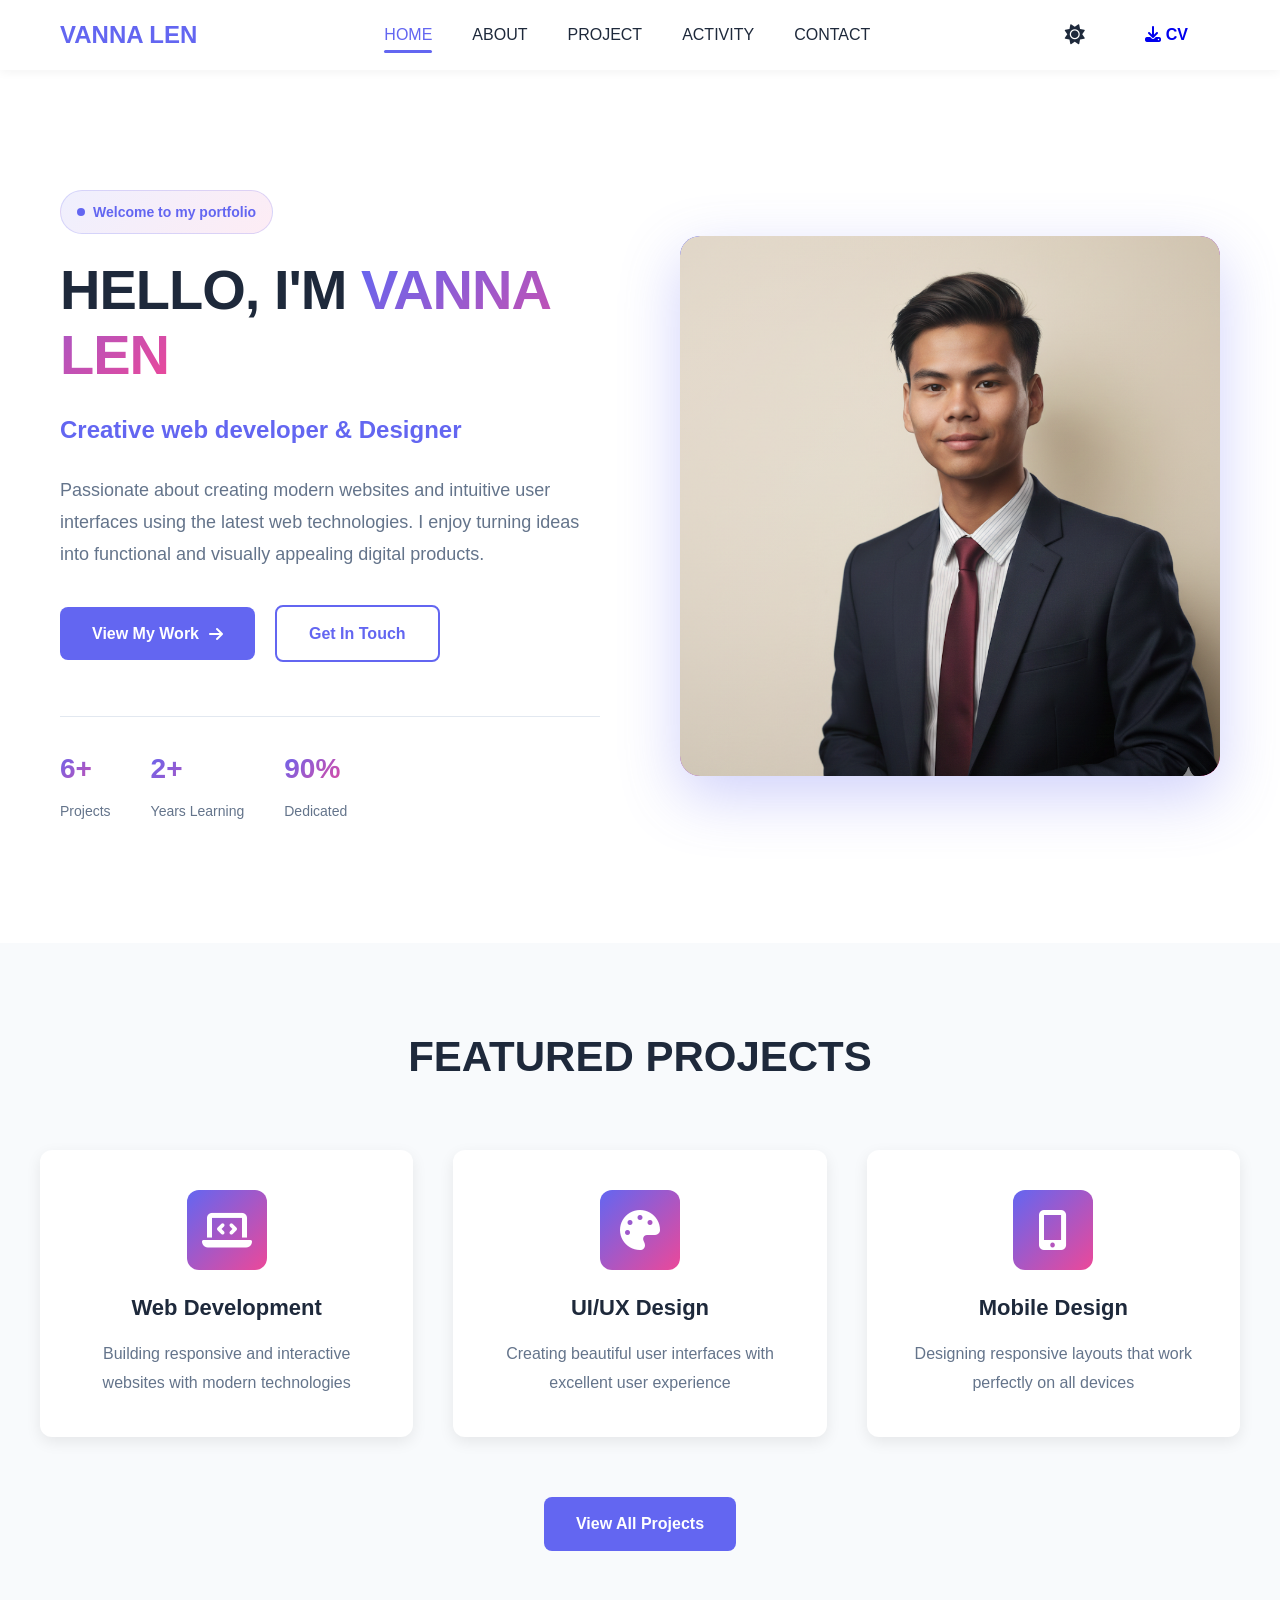
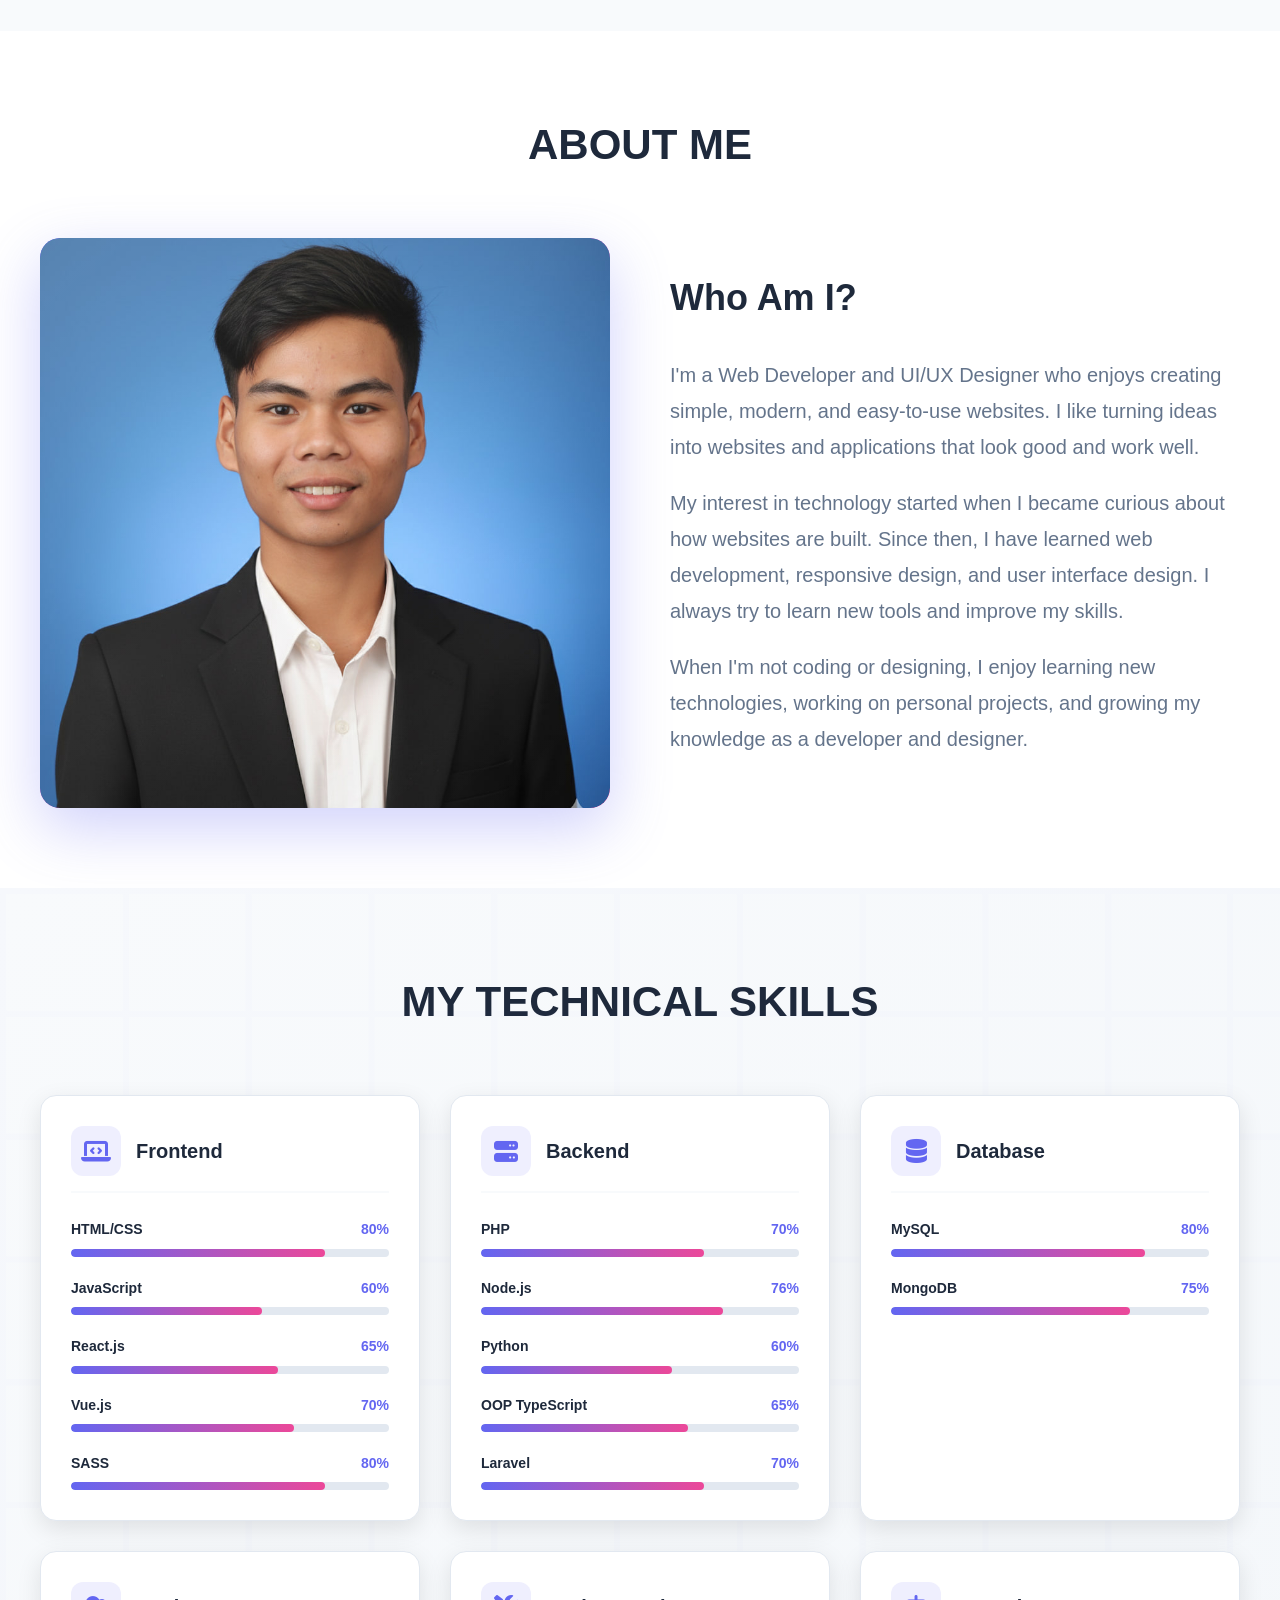
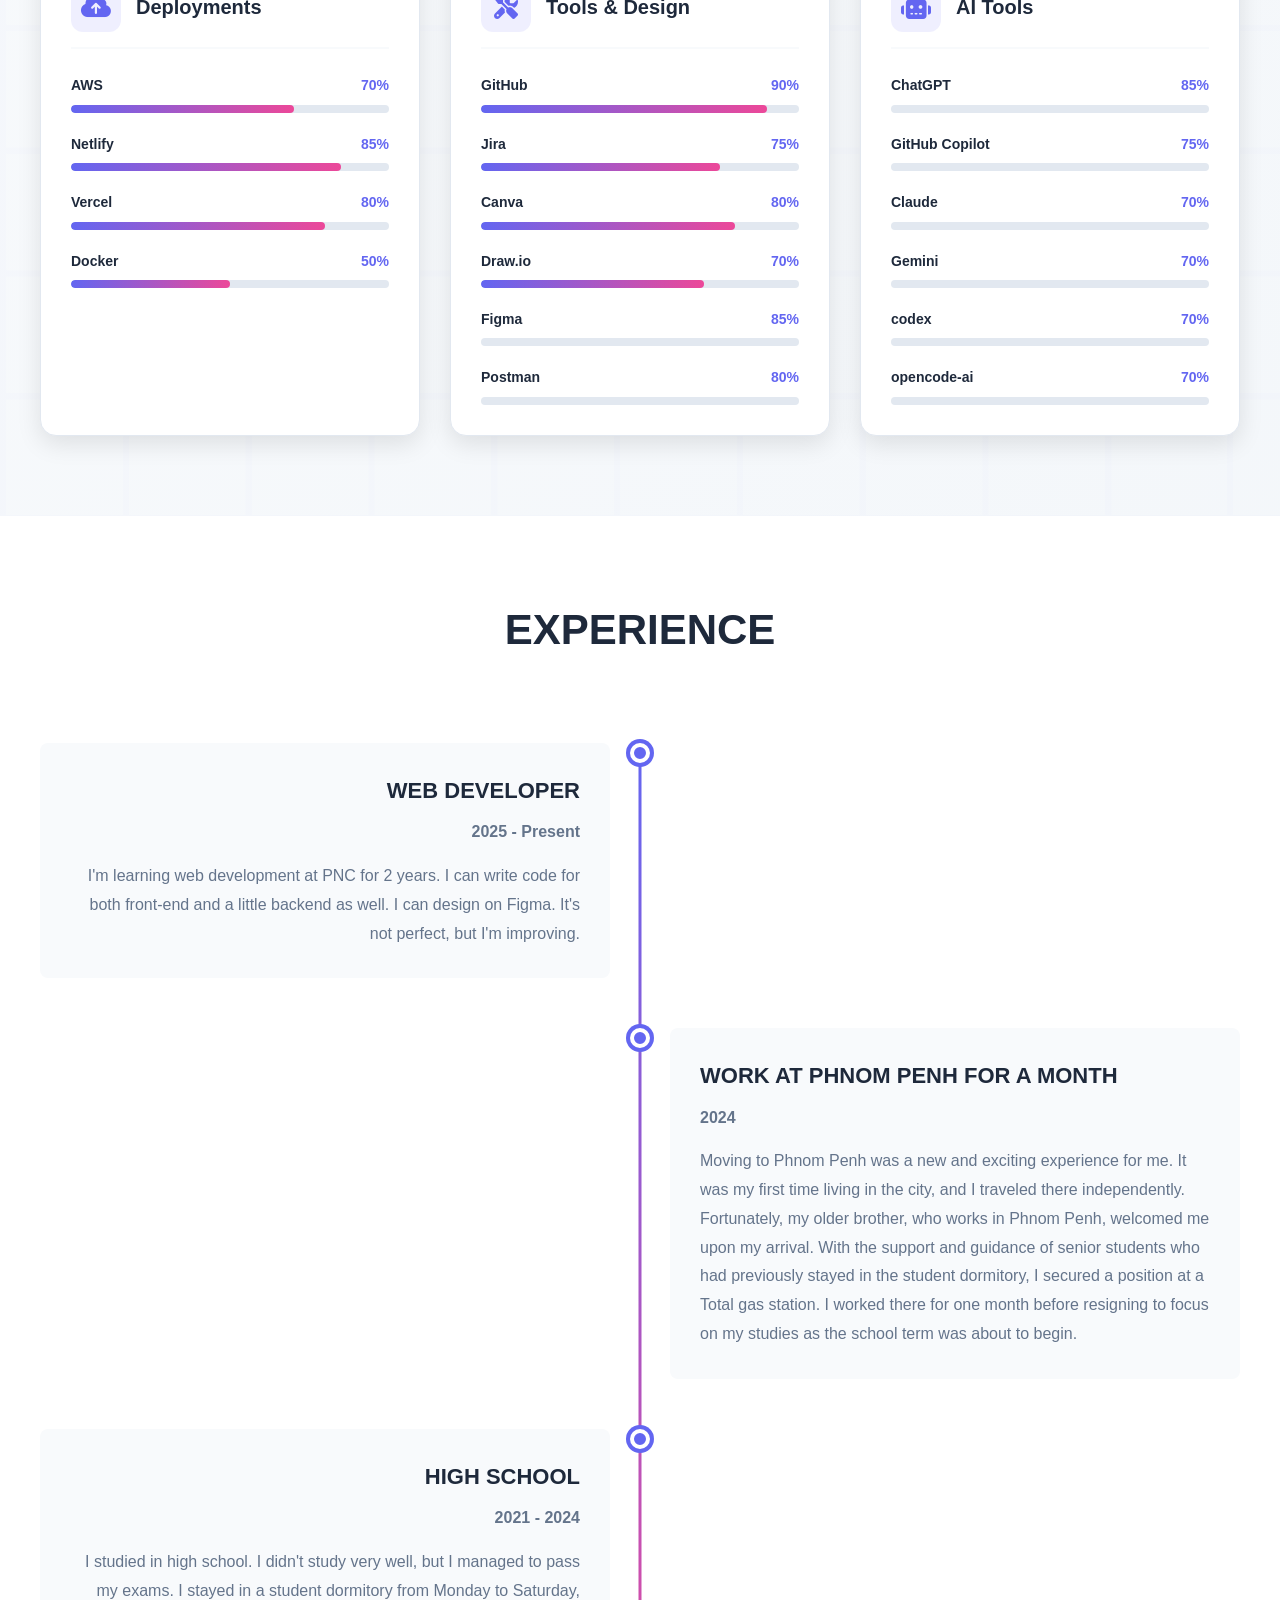
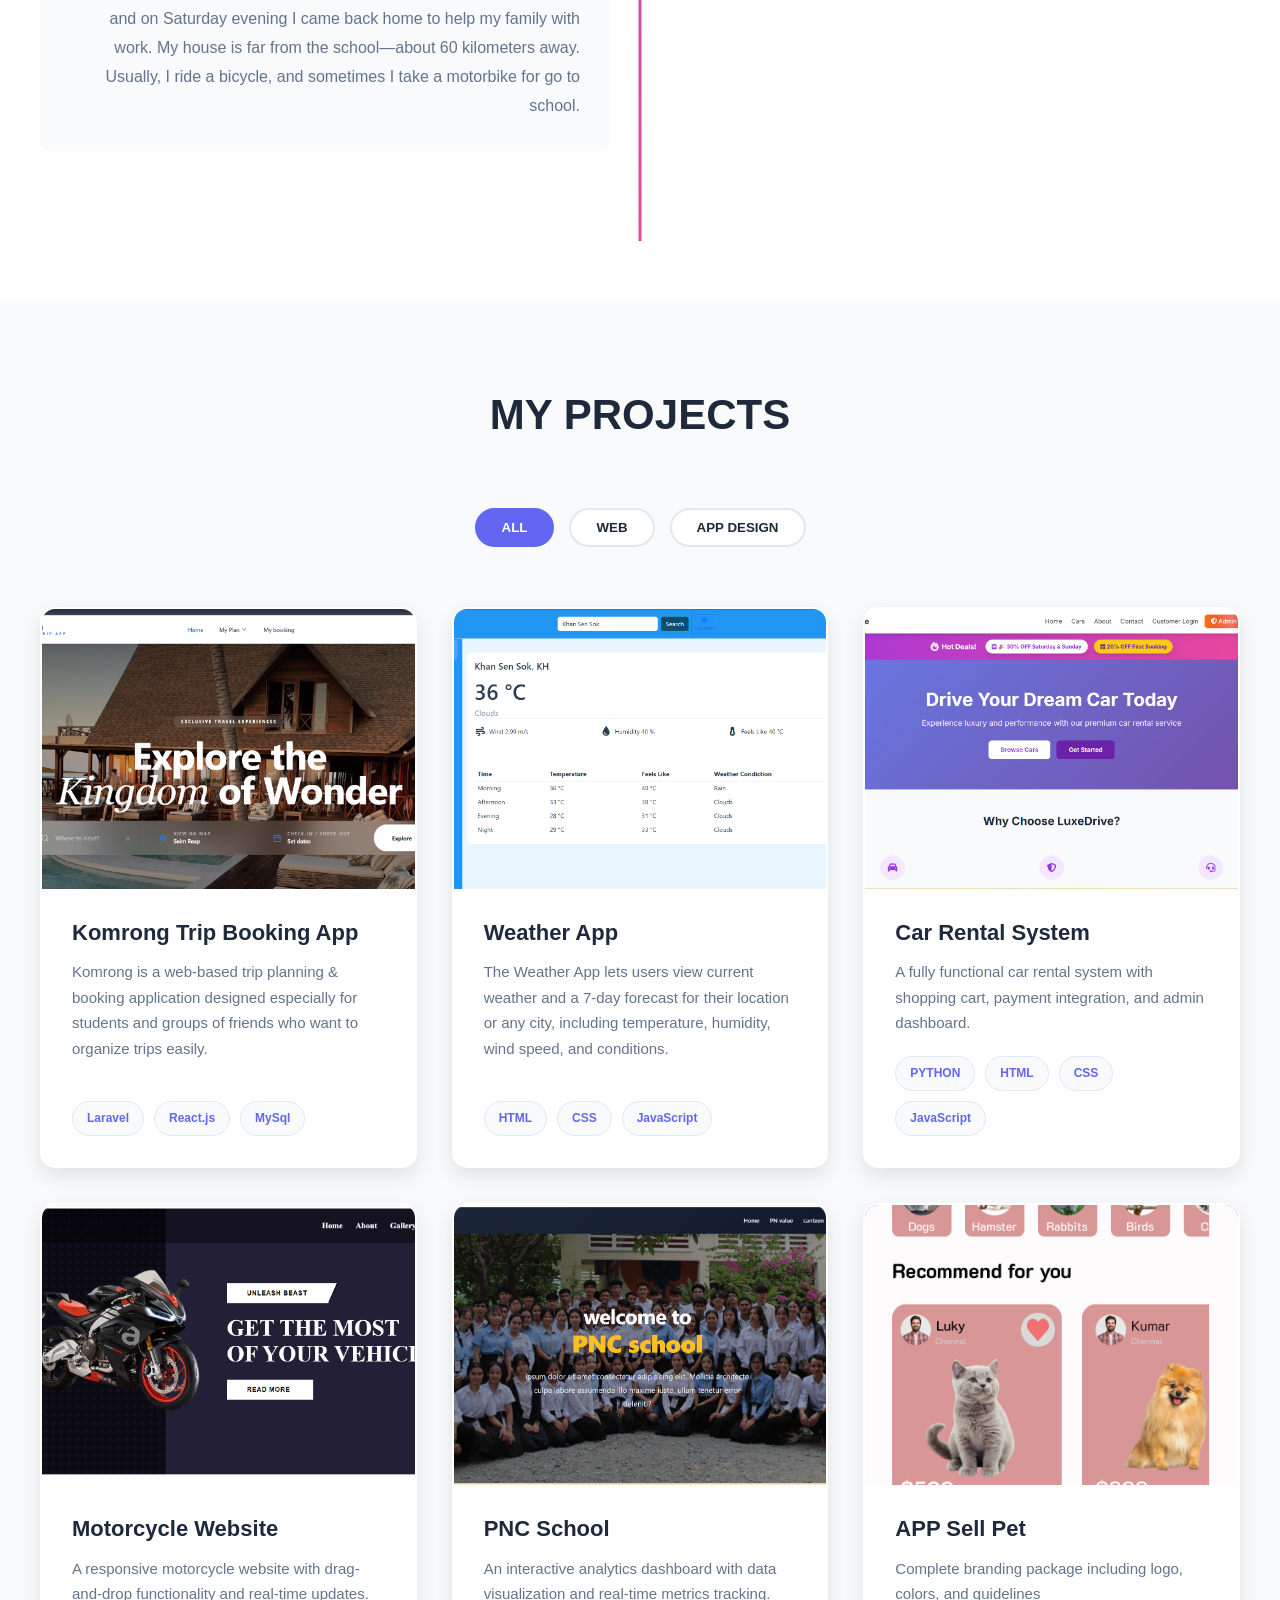
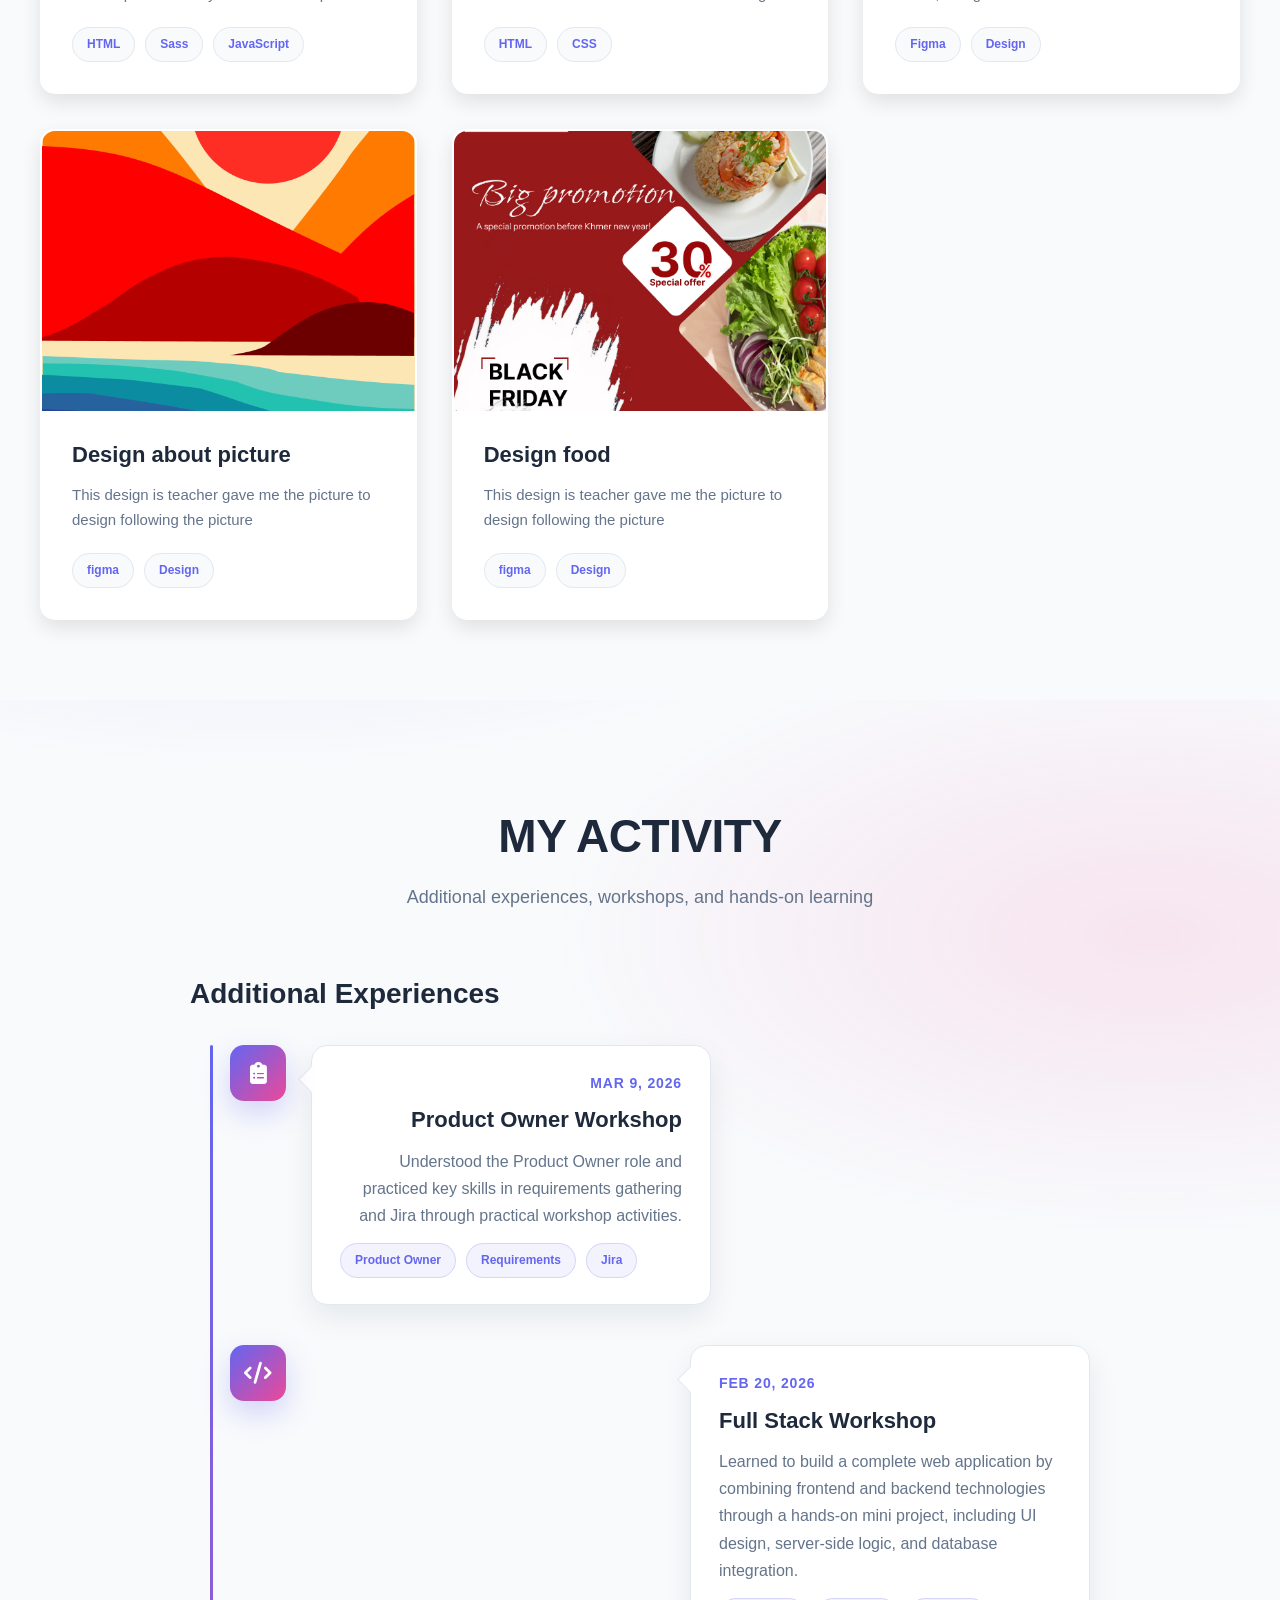
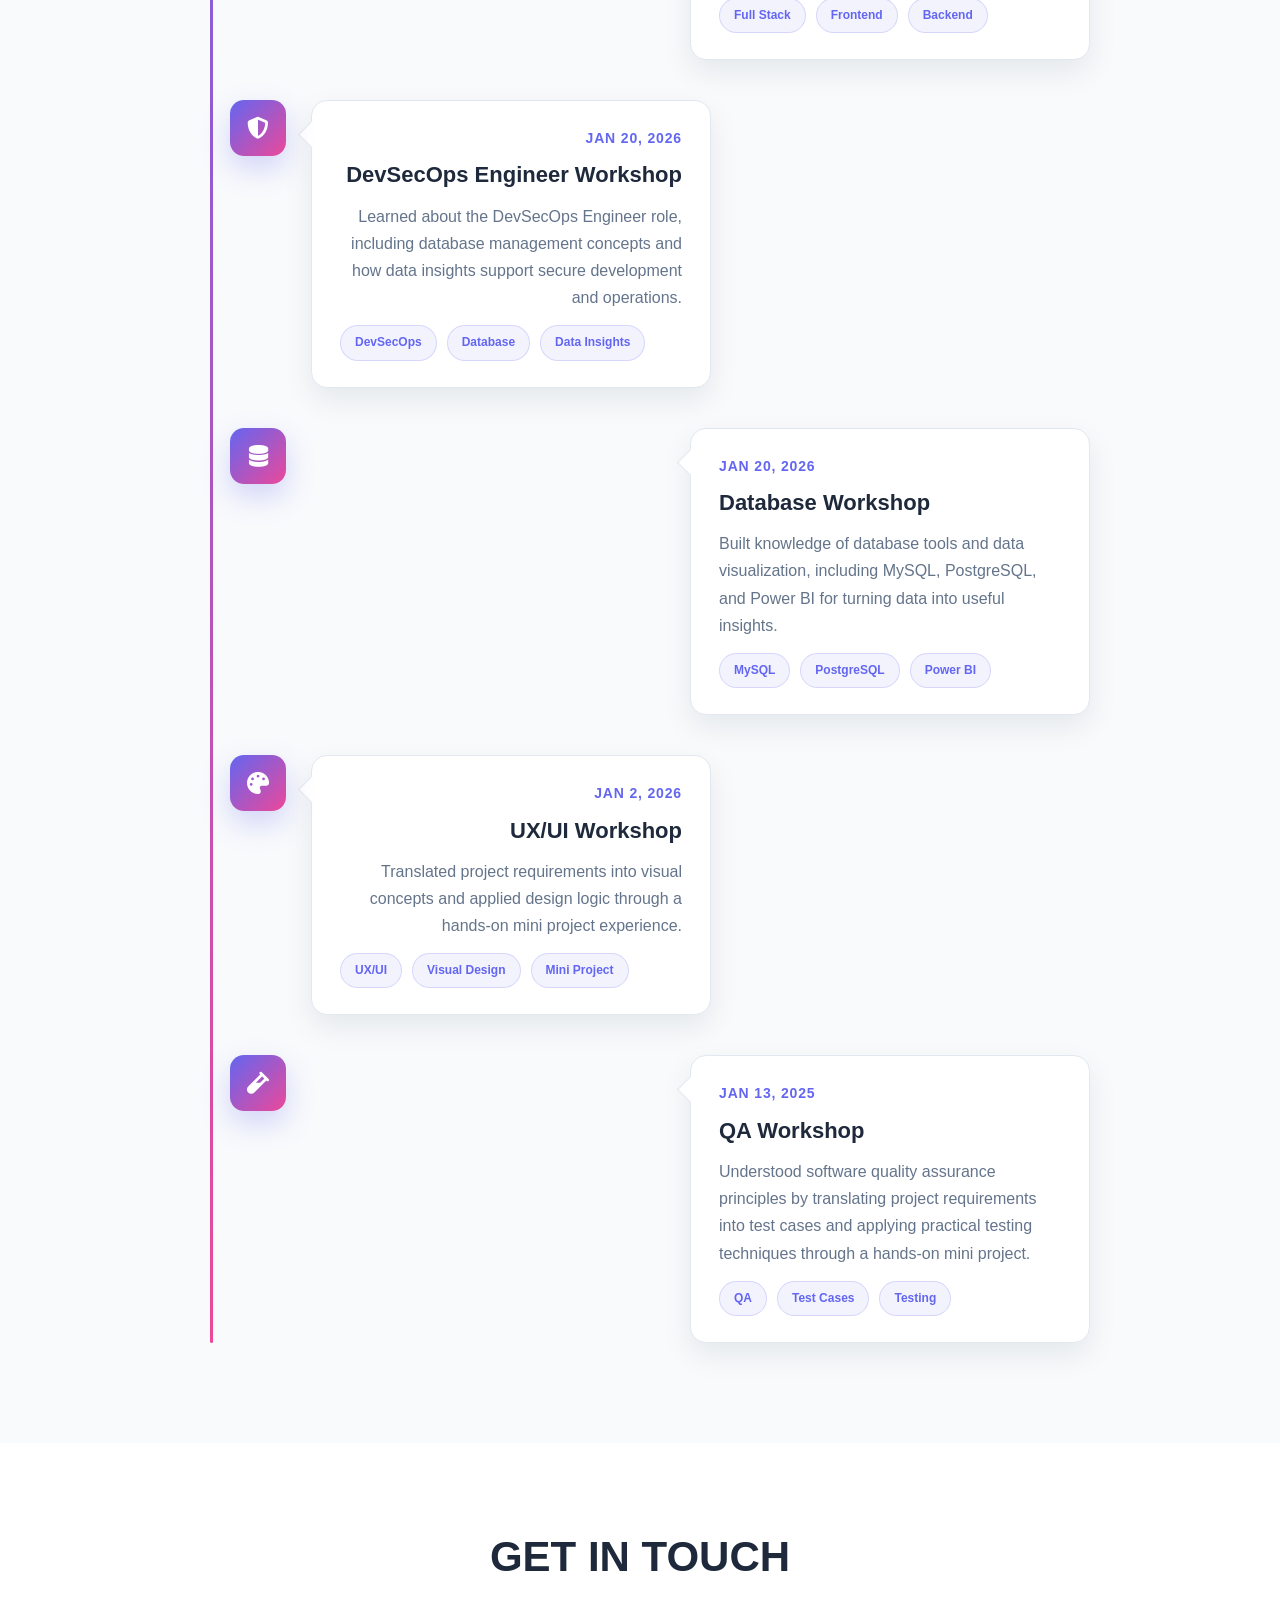
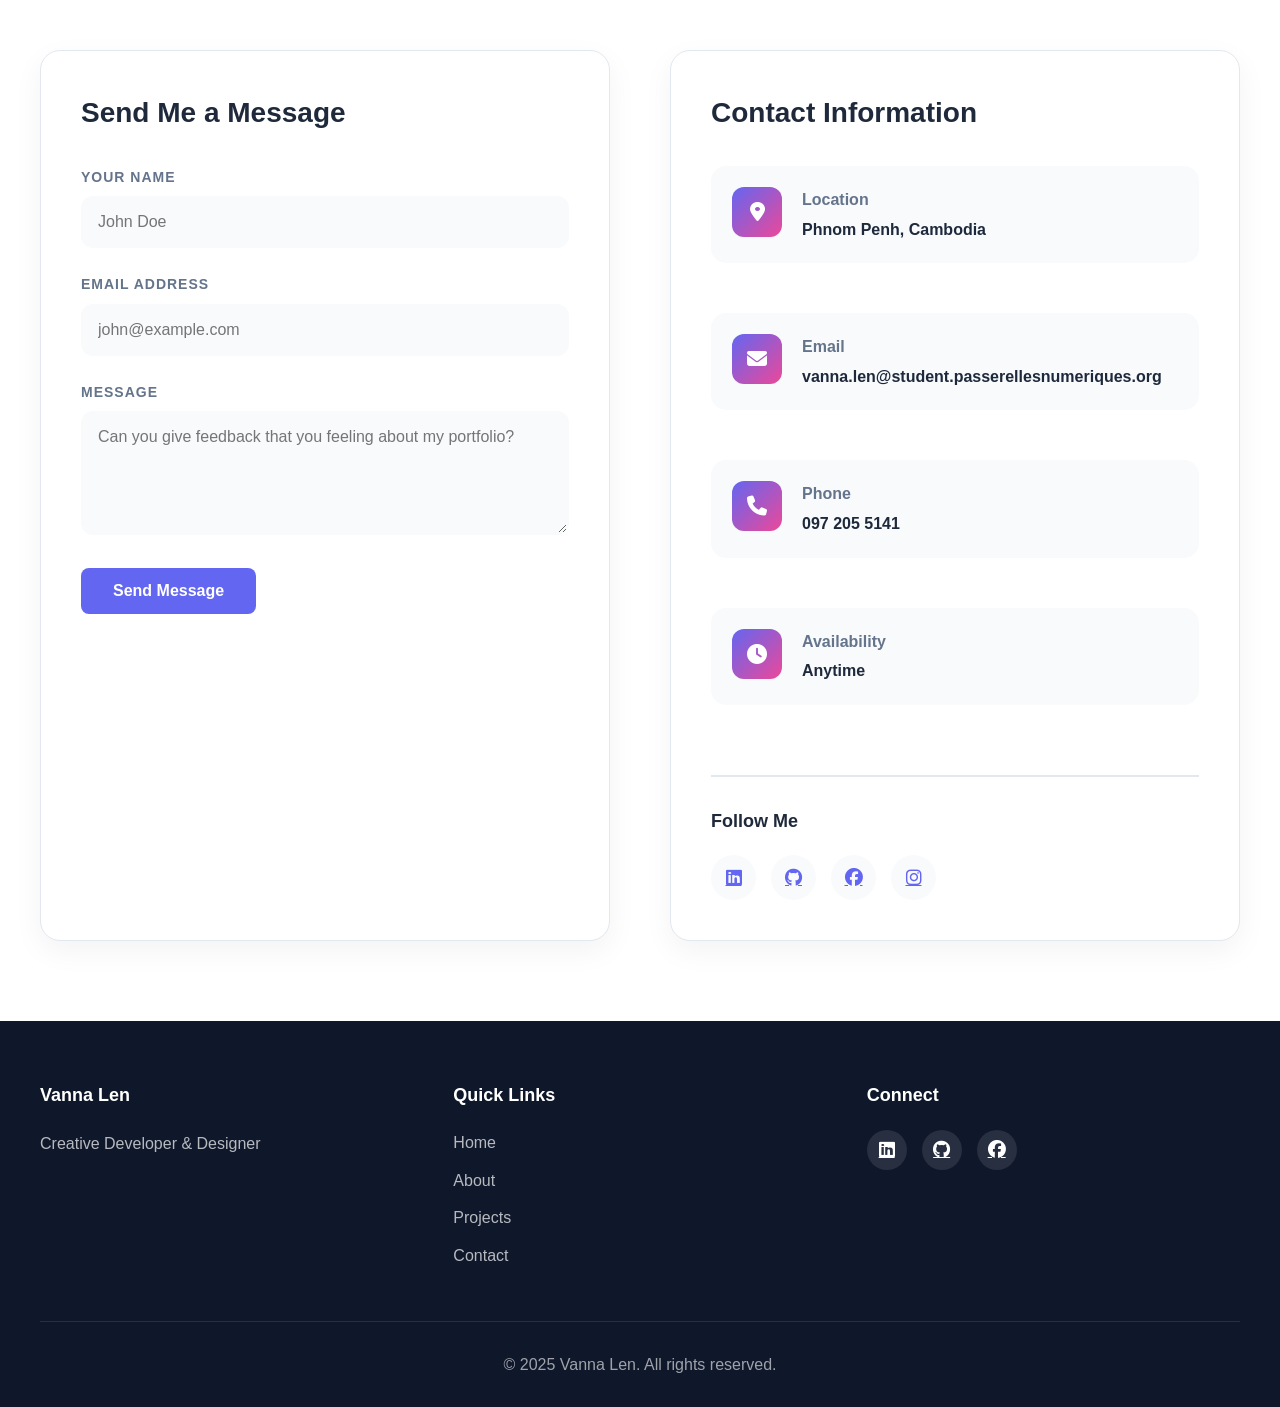
==== commit f108a312: "add 2 projects" ====
--- a/index.html
+++ b/index.html
@@ -14,14 +14,14 @@
     <nav class="navbar">
         <div class="nav-container">
             <div class="logo">
-                <a href="index.html">Vanna Len</a>
+                <a href="index.html">VANNA LEN</a>
             </div>
             <div class="nav-menu" id="navMenu">
-                <a href="#home" class="nav-link active">Home</a>
-                <a href="#about" class="nav-link">About</a>
-                <a href="#projects" class="nav-link">Projects</a>
-                <a href="#activity" class="nav-link">Activity</a>
-                <a href="#contact" class="nav-link">Contact</a>
+                <a href="#home" class="nav-link active">HOME</a>
+                <a href="#about" class="nav-link">ABOUT</a>
+                <a href="#projects" class="nav-link">PROJECT</a>
+                <a href="#activity" class="nav-link">ACTIVITY</a>
+                <a href="#contact" class="nav-link">CONTACT</a>
             </div>
             <div class="nav-actions">
                 <button id="themeToggle" class="theme-toggle" aria-label="Toggle theme">
@@ -46,10 +46,11 @@
     <section id="home" class="hero">
         <div class="hero-content">
             <div class="hero-badge">Welcome to my portfolio</div>
-            <h1 class="hero-title">Hi, I'm <span class="highlight">Vanna Len</span></h1>
+            <h1 class="hero-title">HELLO, I'M <span class="highlight">VANNA LEN</span></h1>
             <p class="hero-subtitle">Creative web developer & Designer</p>
-            <p class="hero-description">I craft beautiful, functional digital experiences that bring ideas to life.
-                Specializing in web development, UI/UX design, and interactive solutions.</p>
+            <p class="hero-description">Passionate about creating modern websites and intuitive user interfaces using
+                the latest web technologies. I enjoy turning ideas into functional and visually appealing digital
+                products.</p>
             <div class="hero-buttons">
                 <a href="#projects" class="btn btn-primary">
                     <span>View My Work</span>
@@ -83,7 +84,7 @@
     <!-- Featured Projects Preview -->
     <section class="featured-projects">
         <div class="container">
-            <h2 class="section-title">Featured Projects</h2>
+            <h2 class="section-title">FEATURED PROJECTS</h2>
             <div class="projects-grid">
                 <div class="project-card">
                     <div class="project-image">
@@ -116,7 +117,7 @@
     <!-- About Section -->
     <section id="about" class="about-section">
         <div class="container">
-            <h2 class="section-title">About Me</h2>
+            <h2 class="section-title">ABOUT ME</h2>
             <div class="about-grid">
                 <div class="about-image">
                     <div class="avatar-large">
@@ -125,14 +126,13 @@
                 </div>
                 <div class="about-content">
                     <h2>Who Am I?</h2>
-                    <p>I'm a passionate creative developer and designer with a keen eye for detail and a love for
-                        creating beautiful digital experiences. With expertise in web development and UI/UX design, I
-                        help businesses and individuals bring their ideas to life online.</p>
-                    <p>My journey in tech started with a curiosity about how things work on the web. Over the years,
-                        I've honed my skills in front-end development, responsive design, and user experience
-                        optimization.</p>
-                    <p>When I'm not coding or designing, you can find me exploring new technologies, contributing to
-                        open-source projects, or sharing knowledge with the community.</p>
+                    <p>I'm a Web Developer and UI/UX Designer who enjoys creating simple, modern, and easy-to-use
+                        websites. I like turning ideas into websites and applications that look good and work well.</p>
+                    <p>My interest in technology started when I became curious about how websites are built. Since then,
+                        I have learned web development, responsive design, and user interface design. I always try to
+                        learn new tools and improve my skills.</p>
+                    <p>When I'm not coding or designing, I enjoy learning new technologies, working on personal
+                        projects, and growing my knowledge as a developer and designer.</p>
                 </div>
             </div>
         </div>
@@ -141,143 +141,317 @@
     <!-- Skills Section -->
     <section id="skills" class="skills-section">
         <div class="container">
-            <h2 class="section-title">My Technical Skills</h2>
-            
-            <div class="skills-category-grid">
-                <!-- Frontend -->
-                <div class="skills-category">
-                    <div class="category-header">
+            <h2 class="section-title">MY TECHNICAL SKILLS</h2>
+
+            <div class="skills-cards-grid">
+                <!-- Frontend Card -->
+                <div class="skill-card">
+                    <div class="skill-card-header">
                         <i class="fas fa-laptop-code"></i>
-                        <h3>Frontend Development</h3>
+                        <h3>Frontend</h3>
                     </div>
                     <div class="skills-list">
-                        <div class="skill-item-new">
-                            <i class="fab fa-html5"></i>
-                            <span>HTML</span>
-                        </div>
-                        <div class="skill-item-new">
-                            <i class="fab fa-css3-alt"></i>
-                            <span>CSS</span>
-                        </div>
-                        <div class="skill-item-new">
-                            <i class="fab fa-sass"></i>
-                            <span>SASS</span>
-                        </div>
-                        <div class="skill-item-new">
-                            <i class="fab fa-js"></i>
-                            <span>JavaScript</span>
-                        </div>
-                        <div class="skill-item-new">
-                            <i class="fab fa-react"></i>
-                            <span>React.js</span>
-                        </div>
-                    </div>
-                </div>
-
-                <!-- Backend -->
-                <div class="skills-category">
-                    <div class="category-header">
+                        <div class="skill-item">
+                            <div class="skill-info">
+                                <span class="skill-name">HTML/CSS</span>
+                                <span class="skill-percentage">80%</span>
+                            </div>
+                            <div class="skill-progress">
+                                <div class="skill-progress-bar" data-percentage="80"></div>
+                            </div>
+                        </div>
+                        <div class="skill-item">
+                            <div class="skill-info">
+                                <span class="skill-name">JavaScript</span>
+                                <span class="skill-percentage">60%</span>
+                            </div>
+                            <div class="skill-progress">
+                                <div class="skill-progress-bar" data-percentage="60"></div>
+                            </div>
+                        </div>
+                        <div class="skill-item">
+                            <div class="skill-info">
+                                <span class="skill-name">React.js</span>
+                                <span class="skill-percentage">65%</span>
+                            </div>
+                            <div class="skill-progress">
+                                <div class="skill-progress-bar" data-percentage="65"></div>
+                            </div>
+                        </div>
+                        <div class="skill-item">
+                            <div class="skill-info">
+                                <span class="skill-name">Vue.js</span>
+                                <span class="skill-percentage">70%</span>
+                            </div>
+                            <div class="skill-progress">
+                                <div class="skill-progress-bar" data-percentage="70"></div>
+                            </div>
+                        </div>
+                        <div class="skill-item">
+                            <div class="skill-info">
+                                <span class="skill-name">SASS</span>
+                                <span class="skill-percentage">80%</span>
+                            </div>
+                            <div class="skill-progress">
+                                <div class="skill-progress-bar" data-percentage="80"></div>
+                            </div>
+                        </div>
+                    </div>
+                </div>
+
+                <!-- Backend Card -->
+                <div class="skill-card">
+                    <div class="skill-card-header">
                         <i class="fas fa-server"></i>
-                        <h3>Backend Development</h3>
+                        <h3>Backend</h3>
                     </div>
                     <div class="skills-list">
-                        <div class="skill-item-new">
-                            <i class="fab fa-node-js"></i>
-                            <span>Node.js</span>
-                        </div>
-                        <div class="skill-item-new">
-                            <i class="fab fa-php"></i>
-                            <span>PHP</span>
-                        </div>
-                        <div class="skill-item-new">
-                            <i class="fab fa-python"></i>
-                            <span>Python</span>
-                        </div>
-                        <div class="skill-item-new">
-                            <i class="fas fa-code"></i>
-                            <span>OOP TypeScript</span>
-                        </div>
-                        <div class="skill-item-new">
-                            <i class="fab fa-laravel"></i>
-                            <span>Laravel</span>
-                        </div>
-                    </div>
-                </div>
-
-                <!-- Databases -->
-                <div class="skills-category">
-                    <div class="category-header">
+                        <div class="skill-item">
+                            <div class="skill-info">
+                                <span class="skill-name">PHP</span>
+                                <span class="skill-percentage">70%</span>
+                            </div>
+                            <div class="skill-progress">
+                                <div class="skill-progress-bar" data-percentage="70"></div>
+                            </div>
+                        </div>
+                        <div class="skill-item">
+                            <div class="skill-info">
+                                <span class="skill-name">Node.js</span>
+                                <span class="skill-percentage">76%</span>
+                            </div>
+                            <div class="skill-progress">
+                                <div class="skill-progress-bar" data-percentage="76"></div>
+                            </div>
+                        </div>
+                        <div class="skill-item">
+                            <div class="skill-info">
+                                <span class="skill-name">Python</span>
+                                <span class="skill-percentage">60%</span>
+                            </div>
+                            <div class="skill-progress">
+                                <div class="skill-progress-bar" data-percentage="60"></div>
+                            </div>
+                        </div>
+                        <div class="skill-item">
+                            <div class="skill-info">
+                                <span class="skill-name">OOP TypeScript</span>
+                                <span class="skill-percentage">65%</span>
+                            </div>
+                            <div class="skill-progress">
+                                <div class="skill-progress-bar" data-percentage="65"></div>
+                            </div>
+                        </div>
+                        <div class="skill-item">
+                            <div class="skill-info">
+                                <span class="skill-name">Laravel</span>
+                                <span class="skill-percentage">70%</span>
+                            </div>
+                            <div class="skill-progress">
+                                <div class="skill-progress-bar" data-percentage="70"></div>
+                            </div>
+                        </div>
+                    </div>
+                </div>
+
+                <!-- Database Card -->
+                <div class="skill-card">
+                    <div class="skill-card-header">
                         <i class="fas fa-database"></i>
-                        <h3>Databases</h3>
+                        <h3>Database</h3>
                     </div>
                     <div class="skills-list">
-                        <div class="skill-item-new">
-                            <i class="fas fa-database"></i>
-                            <span>MySQL</span>
-                        </div>
-                        <div class="skill-item-new">
-                            <i class="fas fa-leaf"></i>
-                            <span>MongoDB</span>
-                        </div>
-                    </div>
-                </div>
-
-                <!-- Deployments -->
-                <div class="skills-category">
-                    <div class="category-header">
+                        <div class="skill-item">
+                            <div class="skill-info">
+                                <span class="skill-name">MySQL</span>
+                                <span class="skill-percentage">80%</span>
+                            </div>
+                            <div class="skill-progress">
+                                <div class="skill-progress-bar" data-percentage="80"></div>
+                            </div>
+                        </div>
+                        <div class="skill-item">
+                            <div class="skill-info">
+                                <span class="skill-name">MongoDB</span>
+                                <span class="skill-percentage">75%</span>
+                            </div>
+                            <div class="skill-progress">
+                                <div class="skill-progress-bar" data-percentage="75"></div>
+                            </div>
+                        </div>
+                    </div>
+                </div>
+
+                <!-- Deployments Card -->
+                <div class="skill-card">
+                    <div class="skill-card-header">
                         <i class="fas fa-cloud-upload-alt"></i>
                         <h3>Deployments</h3>
                     </div>
                     <div class="skills-list">
-                        <div class="skill-item-new">
-                            <i class="fab fa-aws"></i>
-                            <span>AWS</span>
-                        </div>
-                        <div class="skill-item-new">
-                            <i class="fas fa-rocket"></i>
-                            <span>Netlify</span>
-                        </div>
-                        <div class="skill-item-new">
-                            <i class="fas fa-server"></i>
-                            <span>Vercel</span>
-                        </div>
-                        <div class="skill-item-new">
-                            <i class="fab fa-docker"></i>
-                            <span>Docker</span>
-                        </div>
-                    </div>
-                </div>
-
-                <!-- Tools -->
-                <div class="skills-category">
-                    <div class="category-header">
+                        <div class="skill-item">
+                            <div class="skill-info">
+                                <span class="skill-name">AWS</span>
+                                <span class="skill-percentage">70%</span>
+                            </div>
+                            <div class="skill-progress">
+                                <div class="skill-progress-bar" data-percentage="70"></div>
+                            </div>
+                        </div>
+                        <div class="skill-item">
+                            <div class="skill-info">
+                                <span class="skill-name">Netlify</span>
+                                <span class="skill-percentage">85%</span>
+                            </div>
+                            <div class="skill-progress">
+                                <div class="skill-progress-bar" data-percentage="85"></div>
+                            </div>
+                        </div>
+                        <div class="skill-item">
+                            <div class="skill-info">
+                                <span class="skill-name">Vercel</span>
+                                <span class="skill-percentage">80%</span>
+                            </div>
+                            <div class="skill-progress">
+                                <div class="skill-progress-bar" data-percentage="80"></div>
+                            </div>
+                        </div>
+                        <div class="skill-item">
+                            <div class="skill-info">
+                                <span class="skill-name">Docker</span>
+                                <span class="skill-percentage">50%</span>
+                            </div>
+                            <div class="skill-progress">
+                                <div class="skill-progress-bar" data-percentage="50"></div>
+                            </div>
+                        </div>
+                    </div>
+                </div>
+
+                <!-- Tools Card -->
+                <div class="skill-card">
+                    <div class="skill-card-header">
                         <i class="fas fa-tools"></i>
                         <h3>Tools & Design</h3>
                     </div>
                     <div class="skills-list">
-                        <div class="skill-item-new">
-                            <i class="fab fa-github"></i>
-                            <span>GitHub</span>
-                        </div>
-                        <div class="skill-item-new">
-                            <i class="fab fa-jira"></i>
-                            <span>Jira</span>
-                        </div>
-                        <div class="skill-item-new">
-                            <i class="fas fa-paint-brush"></i>
-                            <span>Canva</span>
-                        </div>
-                        <div class="skill-item-new">
-                            <i class="fas fa-project-diagram"></i>
-                            <span>Draw.io</span>
-                        </div>
-                        <div class="skill-item-new">
-                            <i class="fab fa-figma"></i>
-                            <span>Figma</span>
-                        </div>
-                        <div class="skill-item-new">
-                            <i class="fas fa-paper-plane"></i>
-                            <span>Postman</span>
+                        <div class="skill-item">
+                            <div class="skill-info">
+                                <span class="skill-name">GitHub</span>
+                                <span class="skill-percentage">90%</span>
+                            </div>
+                            <div class="skill-progress">
+                                <div class="skill-progress-bar" data-percentage="90"></div>
+                            </div>
+                        </div>
+                        <div class="skill-item">
+                            <div class="skill-info">
+                                <span class="skill-name">Jira</span>
+                                <span class="skill-percentage">75%</span>
+                            </div>
+                            <div class="skill-progress">
+                                <div class="skill-progress-bar" data-percentage="75"></div>
+                            </div>
+                        </div>
+                        <div class="skill-item">
+                            <div class="skill-info">
+                                <span class="skill-name">Canva</span>
+                                <span class="skill-percentage">80%</span>
+                            </div>
+                            <div class="skill-progress">
+                                <div class="skill-progress-bar" data-percentage="80"></div>
+                            </div>
+                        </div>
+                        <div class="skill-item">
+                            <div class="skill-info">
+                                <span class="skill-name">Draw.io</span>
+                                <span class="skill-percentage">70%</span>
+                            </div>
+                            <div class="skill-progress">
+                                <div class="skill-progress-bar" data-percentage="70"></div>
+                            </div>
+                        </div>
+                        <div class="skill-item">
+                            <div class="skill-info">
+                                <span class="skill-name">Figma</span>
+                                <span class="skill-percentage">85%</span>
+                            </div>
+                            <div class="skill-progress">
+                                <div class="skill-progress-bar" data-percentage="85"></div>
+                            </div>
+                        </div>
+                        <div class="skill-item">
+                            <div class="skill-info">
+                                <span class="skill-name">Postman</span>
+                                <span class="skill-percentage">80%</span>
+                            </div>
+                            <div class="skill-progress">
+                                <div class="skill-progress-bar" data-percentage="80"></div>
+                            </div>
+                        </div>
+                    </div>
+                </div>
+
+                <!-- AI Tools Card -->
+                <div class="skill-card">
+                    <div class="skill-card-header">
+                        <i class="fas fa-robot"></i>
+                        <h3>AI Tools</h3>
+                    </div>
+                    <div class="skills-list">
+                        <div class="skill-item">
+                            <div class="skill-info">
+                                <span class="skill-name">ChatGPT</span>
+                                <span class="skill-percentage">85%</span>
+                            </div>
+                            <div class="skill-progress">
+                                <div class="skill-progress-bar" data-percentage="85"></div>
+                            </div>
+                        </div>
+                        <div class="skill-item">
+                            <div class="skill-info">
+                                <span class="skill-name">GitHub Copilot</span>
+                                <span class="skill-percentage">75%</span>
+                            </div>
+                            <div class="skill-progress">
+                                <div class="skill-progress-bar" data-percentage="75"></div>
+                            </div>
+                        </div>
+                        <div class="skill-item">
+                            <div class="skill-info">
+                                <span class="skill-name">Claude</span>
+                                <span class="skill-percentage">70%</span>
+                            </div>
+                            <div class="skill-progress">
+                                <div class="skill-progress-bar" data-percentage="70"></div>
+                            </div>
+                        </div>
+                        <div class="skill-item">
+                            <div class="skill-info">
+                                <span class="skill-name">Gemini</span>
+                                <span class="skill-percentage">70%</span>
+                            </div>
+                            <div class="skill-progress">
+                                <div class="skill-progress-bar" data-percentage="70"></div>
+                            </div>
+                        </div>
+                        <div class="skill-item">
+                            <div class="skill-info">
+                                <span class="skill-name">codex</span>
+                                <span class="skill-percentage">70%</span>
+                            </div>
+                            <div class="skill-progress">
+                                <div class="skill-progress-bar" data-percentage="70"></div>
+                            </div>
+                        </div>
+                        <div class="skill-item">
+                            <div class="skill-info">
+                                <span class="skill-name">opencode-ai</span>
+                                <span class="skill-percentage">70%</span>
+                            </div>
+                            <div class="skill-progress">
+                                <div class="skill-progress-bar" data-percentage="70"></div>
+                            </div>
                         </div>
                     </div>
                 </div>
@@ -288,12 +462,12 @@
     <!-- Experience Section -->
     <section class="experience-section">
         <div class="container">
-            <h2 class="section-title">Experience</h2>
+            <h2 class="section-title">EXPERIENCE</h2>
             <div class="timeline">
                 <div class="timeline-item">
                     <div class="timeline-marker"></div>
                     <div class="timeline-content">
-                        <h3>Web Developer</h3>
+                        <h3>WEB DEVELOPER</h3>
                         <p class="timeline-date">2025 - Present</p>
                         <p>I'm learning web development at PNC for 2 years. I can write code for both front-end and a
                             little backend as well. I can design on Figma. It's not perfect, but I'm improving.</p>
@@ -302,19 +476,20 @@
                 <div class="timeline-item">
                     <div class="timeline-marker"></div>
                     <div class="timeline-content">
-                        <h3>Work at Phnom Penh for a Month</h3>
+                        <h3>WORK AT PHNOM PENH FOR A MONTH</h3>
                         <p class="timeline-date">2024</p>
-                        <p>Living in the city was a new experience. It was my first time going to Phnom Penh. I went
-                            alone and everything went well. My older brother, who works in Phnom Penh, came to pick me
-                            up. I found a job with guidance from senior students who had previously stayed in the
-                            student dormitory. The job I found was at a gas station for the company Total. I worked
-                            there for a month but had to quit because the school start date was approaching.</p>
+                        <p>Moving to Phnom Penh was a new and exciting experience for me. It was my first time living in
+                            the city, and I traveled there independently. Fortunately, my older brother, who works in
+                            Phnom Penh, welcomed me upon my arrival.
+                            With the support and guidance of senior students who had previously stayed in the student
+                            dormitory, I secured a position at a Total gas station. I worked there for one month before
+                            resigning to focus on my studies as the school term was about to begin.</p>
                     </div>
                 </div>
                 <div class="timeline-item">
                     <div class="timeline-marker"></div>
                     <div class="timeline-content">
-                        <h3>High School</h3>
+                        <h3>HIGH SCHOOL</h3>
                         <p class="timeline-date">2021 - 2024</p>
                         <p>I studied in high school. I didn't study very well, but I managed to pass my exams. I stayed
                             in a student dormitory from Monday to Saturday, and on Saturday evening I came back home to
@@ -329,22 +504,63 @@
     <!-- Projects Section -->
     <section id="projects" class="projects-showcase">
         <div class="container">
-            <h2 class="section-title">My Projects</h2>
+            <h2 class="section-title">MY PROJECTS</h2>
             <div class="filter-buttons">
-                <button class="filter-btn active" data-filter="all">All</button>
-                <button class="filter-btn" data-filter="web">Web</button>
-                <button class="filter-btn" data-filter="design">App Design</button>
-                
+                <button class="filter-btn active" data-filter="all">ALL</button>
+                <button class="filter-btn" data-filter="web">WEB</button>
+                <button class="filter-btn" data-filter="design">APP DESIGN</button>
+
             </div>
 
             <div class="projects-grid-large">
                 <div class="project-item" data-category="web">
                     <div class="project-image-wrapper">
                         <div class="project-image-placeholder">
+                            <img src="/image/VC1.png" alt="">
+                        </div>
+                        <div class="project-overlay">
+                            <a href="https://vc-1-trip-booking.vercel.app" class="project-link">View Project</a>
+                        </div>
+                    </div>
+                    <div class="project-info">
+                        <h3>Komrong Trip Booking App</h3>
+                        <p>Komrong is a web-based trip planning & booking application designed
+                            especially for students and groups of friends who want to organize trips
+                            easily.</p>
+                        <div class="project-tags">
+                            <span class="tag">Laravel</span>
+                            <span class="tag">React.js</span>
+                            <span class="tag">MySql</span>
+                        </div>
+                    </div>
+                </div>
+                <div class="project-item" data-category="web">
+                    <div class="project-image-wrapper">
+                        <div class="project-image-placeholder">
+                            <img src="image/weather_app.png" alt="">
+                        </div>
+                        <div class="project-overlay">
+                            <a href="https://weather-web.magic-web.site" class="project-link">View Project</a>
+                        </div>
+                    </div>
+                    <div class="project-info">
+                        <h3>Weather App</h3>
+                        <p>The Weather App lets users view current weather and a 7-day forecast for their location or
+                            any city, including temperature, humidity, wind speed, and conditions.</p>
+                        <div class="project-tags">
+                            <span class="tag">HTML</span>
+                            <span class="tag">CSS</span>
+                            <span class="tag">JavaScript</span>
+                        </div>
+                    </div>
+                </div>
+                <div class="project-item" data-category="web">
+                    <div class="project-image-wrapper">
+                        <div class="project-image-placeholder">
                             <img src="image/car-rantal-sytem.png" alt="">
                         </div>
                         <div class="project-overlay">
-                            <a href="#" class="project-link">View Project</a>
+                            <a href="http://vannacar.site/" class="project-link">View Project</a>
                         </div>
                     </div>
                     <div class="project-info">
@@ -392,7 +608,8 @@
                     </div>
                     <div class="project-info">
                         <h3>PNC School</h3>
-                        <p>An interactive analytics dashboard with data visualization and real-time metrics tracking.</p>
+                        <p>An interactive analytics dashboard with data visualization and real-time metrics tracking.
+                        </p>
                         <div class="project-tags">
                             <span class="tag">HTML</span>
                             <span class="tag">CSS</span>
@@ -406,7 +623,8 @@
                             <img src="image/figma.png" alt="">
                         </div>
                         <div class="project-overlay">
-                            <a href="https://www.figma.com/design/JLTCx0axdKRBhQ3LY6uAjF/Untitled?node-id=258-291&t=zn4P5Wdn0t96esPF-1" class="project-link">View Project</a>
+                            <a href="https://www.figma.com/design/JLTCx0axdKRBhQ3LY6uAjF/Untitled?node-id=258-291&t=zn4P5Wdn0t96esPF-1"
+                                class="project-link">View Project</a>
                         </div>
                     </div>
                     <div class="project-info">
@@ -425,7 +643,8 @@
                             <img src="image/figma(1).png" alt="">
                         </div>
                         <div class="project-overlay">
-                            <a href="https://www.figma.com/design/Xj110GGk8l7ybxHjhehxUa/Untitled?node-id=0-1&t=ok4CbE3sbpqyUqVo-1" class="project-link">View Project</a>
+                            <a href="https://www.figma.com/design/Xj110GGk8l7ybxHjhehxUa/Untitled?node-id=0-1&t=ok4CbE3sbpqyUqVo-1"
+                                class="project-link">View Project</a>
                         </div>
                     </div>
                     <div class="project-info">
@@ -444,7 +663,8 @@
                             <img src="image/figma(2).jpg" alt="">
                         </div>
                         <div class="project-overlay">
-                            <a href="https://www.figma.com/design/Xj110GGk8l7ybxHjhehxUa/Untitled?node-id=37-29&t=13nkM1cOL9ytgK27-1" class="project-link">View Project</a>
+                            <a href="https://www.figma.com/design/Xj110GGk8l7ybxHjhehxUa/Untitled?node-id=37-29&t=13nkM1cOL9ytgK27-1"
+                                class="project-link">View Project</a>
                         </div>
                     </div>
                     <div class="project-info">
@@ -464,83 +684,113 @@
     <section id="activity" class="activity">
         <div class="container">
             <div class="section-header">
-                <h1 class="page-title">My Activity</h1>
-                <p class="page-subtitle">Recent updates, achievements, and contributions</p>
-            </div>
+                <h1 class="page-title">MY ACTIVITY</h1>
+                <p class="page-subtitle">Additional experiences, workshops, and hands-on learning</p>
+            </div>
+
+            <h2 class="activity-subheading">Additional Experiences</h2>
 
             <!-- Activity Timeline -->
             <div class="activity-timeline">
                 <div class="timeline-item">
                     <div class="timeline-icon">
-                        <i class="fas fa-code"></i>
+                        <i class="fas fa-clipboard-list"></i>
                     </div>
                     <div class="timeline-content">
-                        <div class="timeline-date">March 2025</div>
-                        <h3>Launched New Portfolio Website</h3>
-                        <p>Completely redesigned and developed my personal portfolio with modern technologies including HTML5, CSS3, and JavaScript.</p>
+                        <div class="timeline-date">Mar 9, 2026</div>
+                        <h3>Product Owner Workshop</h3>
+                        <p>Understood the Product Owner role and practiced key skills in requirements gathering and
+                            Jira through practical workshop activities.</p>
                         <div class="timeline-tags">
-                            <span class="tag">Web Development</span>
-                            <span class="tag">UI/UX</span>
+                            <span class="tag">Product Owner</span>
+                            <span class="tag">Requirements</span>
+                            <span class="tag">Jira</span>
                         </div>
                     </div>
                 </div>
 
                 <div class="timeline-item">
                     <div class="timeline-icon">
-                        <i class="fas fa-graduation-cap"></i>
+                        <i class="fas fa-code"></i>
                     </div>
                     <div class="timeline-content">
-                        <div class="timeline-date">February 2025</div>
-                        <h3>Completed Advanced JavaScript Course</h3>
-                        <p>Successfully completed an intensive JavaScript course covering ES6+, async programming, and modern frameworks.</p>
+                        <div class="timeline-date">Feb 20, 2026</div>
+                        <h3>Full Stack Workshop</h3>
+                        <p>Learned to build a complete web application by combining frontend and backend technologies
+                            through a hands-on mini project, including UI design, server-side logic, and database
+                            integration.</p>
                         <div class="timeline-tags">
-                            <span class="tag">Learning</span>
-                            <span class="tag">JavaScript</span>
+                            <span class="tag">Full Stack</span>
+                            <span class="tag">Frontend</span>
+                            <span class="tag">Backend</span>
                         </div>
                     </div>
                 </div>
 
                 <div class="timeline-item">
                     <div class="timeline-icon">
-                        <i class="fas fa-trophy"></i>
+                        <i class="fas fa-shield-alt"></i>
                     </div>
                     <div class="timeline-content">
-                        <div class="timeline-date">January 2025</div>
-                        <h3>Won Best Design Award</h3>
-                        <p>Received recognition for outstanding UI/UX design in a local web development competition.</p>
+                        <div class="timeline-date">Jan 20, 2026</div>
+                        <h3>DevSecOps Engineer Workshop</h3>
+                        <p>Learned about the DevSecOps Engineer role, including database management concepts and how
+                            data insights support secure development and operations.</p>
                         <div class="timeline-tags">
-                            <span class="tag">Award</span>
-                            <span class="tag">Design</span>
+                            <span class="tag">DevSecOps</span>
+                            <span class="tag">Database</span>
+                            <span class="tag">Data Insights</span>
                         </div>
                     </div>
                 </div>
 
                 <div class="timeline-item">
                     <div class="timeline-icon">
-                        <i class="fas fa-users"></i>
+                        <i class="fas fa-database"></i>
                     </div>
                     <div class="timeline-content">
-                        <div class="timeline-date">December 2024</div>
-                        <h3>Contributed to Open Source Project</h3>
-                        <p>Actively contributed to a popular open-source web framework by fixing bugs and improving documentation.</p>
+                        <div class="timeline-date">Jan 20, 2026</div>
+                        <h3>Database Workshop</h3>
+                        <p>Built knowledge of database tools and data visualization, including MySQL, PostgreSQL, and
+                            Power BI for turning data into useful insights.</p>
                         <div class="timeline-tags">
-                            <span class="tag">Open Source</span>
-                            <span class="tag">Community</span>
+                            <span class="tag">MySQL</span>
+                            <span class="tag">PostgreSQL</span>
+                            <span class="tag">Power BI</span>
                         </div>
                     </div>
                 </div>
 
                 <div class="timeline-item">
                     <div class="timeline-icon">
-                        <i class="fas fa-project-diagram"></i>
+                        <i class="fas fa-palette"></i>
                     </div>
                     <div class="timeline-content">
-                        <div class="timeline-date">November 2024</div>
-                        <h3>Completed E-commerce Platform</h3>
-                        <p>Developed a full-stack e-commerce solution with payment integration and responsive design.</p>
+                        <div class="timeline-date">Jan 2, 2026</div>
+                        <h3>UX/UI Workshop</h3>
+                        <p>Translated project requirements into visual concepts and applied design logic through a
+                            hands-on mini project experience.</p>
                         <div class="timeline-tags">
-                            <span class="tag">Project</span>
-                            <span class="tag">Full Stack</span>
+                            <span class="tag">UX/UI</span>
+                            <span class="tag">Visual Design</span>
+                            <span class="tag">Mini Project</span>
+                        </div>
+                    </div>
+                </div>
+
+                <div class="timeline-item">
+                    <div class="timeline-icon">
+                        <i class="fas fa-vial"></i>
+                    </div>
+                    <div class="timeline-content">
+                        <div class="timeline-date">Jan 13, 2025</div>
+                        <h3>QA Workshop</h3>
+                        <p>Understood software quality assurance principles by translating project requirements into
+                            test cases and applying practical testing techniques through a hands-on mini project.</p>
+                        <div class="timeline-tags">
+                            <span class="tag">QA</span>
+                            <span class="tag">Test Cases</span>
+                            <span class="tag">Testing</span>
                         </div>
                     </div>
                 </div>
@@ -551,9 +801,8 @@
     <!-- Contact Section -->
     <section id="contact" class="contact-section">
         <div class="container">
-            <h2 class="section-title">Get In Touch</h2>
-            <p class="section-subtitle">I'd love to hear from you. Let's create something amazing together!</p>
-            
+            <h2 class="section-title">GET IN TOUCH</h2>
+
             <div class="contact-grid">
                 <!-- Contact Form -->
                 <div class="contact-form-wrapper">
@@ -569,7 +818,9 @@
                         </div>
                         <div class="form-group">
                             <label for="message">Message</label>
-                            <textarea id="message" name="message" rows="5" placeholder="Can you give feedback that you feeling about my portfolio?" required></textarea>
+                            <textarea id="message" name="message" rows="5"
+                                placeholder="Can you give feedback that you feeling about my portfolio?"
+                                required></textarea>
                         </div>
                         <button type="submit" class="btn btn-primary">Send Message</button>
                         <div id="formMessage" class="form-message"></div>
@@ -625,8 +876,10 @@
                             <a href="https://www.linkedin.com/in/vanna-len-6105373aa/" title="LinkedIn"><i
                                     class="fab fa-linkedin"></i></a>
                             <a href="https://github.com/len-vanna023" title="GitHub"><i class="fab fa-github"></i></a>
-                            <a href="https://www.facebook.com/share/1J24yPkEmg/" title="Facebook"><i class="fab fa-facebook"></i></a>
-                            <a href="https://www.instagram.com/len_vanna_/" title="Instagram"><i class="fab fa-instagram"></i></a>
+                            <a href="https://www.facebook.com/share/1J24yPkEmg/" title="Facebook"><i
+                                    class="fab fa-facebook"></i></a>
+                            <a href="https://www.instagram.com/len_vanna_/" title="Instagram"><i
+                                    class="fab fa-instagram"></i></a>
                         </div>
                     </div>
                 </div>
@@ -654,12 +907,14 @@
                 <div class="footer-section">
                     <h4>Connect</h4>
                     <div class="social-links">
-                        <a href="https://www.linkedin.com/in/vanna-len-6105373aa/" title="LinkedIn"><i class="fab fa-linkedin"></i></a>
+                        <a href="https://www.linkedin.com/in/vanna-len-6105373aa/" title="LinkedIn"><i
+                                class="fab fa-linkedin"></i></a>
                         <a href="https://github.com/len-vanna023" title="GitHub"><i class="fab fa-github"></i></a>
-                        <a href="https://www.facebook.com/share/1J24yPkEmg/" title="Facebook"><i class="fab fa-facebook"></i></a>
-                    </div>
-                </div>
-            </div>  
+                        <a href="https://www.facebook.com/share/1J24yPkEmg/" title="Facebook"><i
+                                class="fab fa-facebook"></i></a>
+                    </div>
+                </div>
+            </div>
             <div class="footer-bottom">
                 <p>&copy; 2025 Vanna Len. All rights reserved.</p>
             </div>
@@ -669,4 +924,4 @@
     <script src="./js/script.js"></script>
 </body>
 
-</html>+</html>
--- a/style/styles.css
+++ b/style/styles.css
@@ -145,7 +145,7 @@
 .container {
     max-width: 1200px;
     margin: 0 auto;
-    padding: 0 20px;
+    padding:px;
 }
 
 /* ============================================
@@ -620,7 +620,7 @@
 }
 
 .about-content p {
-    font-size: 16px;
+    font-size: 20px;
     color: var(--text-light);
     margin-bottom: 20px;
     line-height: 1.8;
@@ -632,7 +632,68 @@
 
 .skills-section {
     padding: 80px 20px;
-    background-color: var(--light-bg);
+    background: linear-gradient(135deg, var(--light-bg) 0%, rgba(241, 245, 249, 0.8) 100%);
+    position: relative;
+}
+
+.skills-section::before {
+    content: '';
+    position: absolute;
+    top: 0;
+    left: 0;
+    right: 0;
+    bottom: 0;
+    background: url('data:image/svg+xml,<svg xmlns="http://www.w3.org/2000/svg" viewBox="0 0 100 100"><defs><pattern id="grid" width="10" height="10" patternUnits="userSpaceOnUse"><path d="M 10 0 L 0 0 0 10" fill="none" stroke="rgba(99,102,241,0.03)" stroke-width="1"/></pattern></defs><rect width="100" height="100" fill="url(%23grid)"/></svg>');
+    opacity: 0.5;
+}
+
+/* Dark mode adjustments */
+body.dark-mode .skills-section {
+    background: linear-gradient(135deg, var(--light-bg) 0%, rgba(30, 41, 59, 0.8) 100%);
+}
+
+body.dark-mode .skills-category {
+    background: linear-gradient(135deg, var(--light-bg) 0%, rgba(30, 41, 59, 0.8) 100%);
+    border-color: var(--border-color);
+}
+
+body.dark-mode .category-header h3 {
+    color: var(--text-dark);
+}
+
+body.dark-mode .skill-item-new {
+    background: linear-gradient(135deg, rgba(51, 65, 85, 0.3), rgba(71, 85, 105, 0.2));
+    border-color: rgba(99, 102, 241, 0.2);
+}
+
+body.dark-mode .skill-item-new span:first-of-type {
+    color: var(--text-dark);
+}
+
+body.dark-mode .skill-item-new i {
+    background: rgba(99, 102, 241, 0.15);
+    color: var(--primary-color);
+}
+
+body.dark-mode .skill-item-new .skill-percentage {
+    background: linear-gradient(135deg, rgba(99, 102, 241, 0.2), rgba(236, 72, 153, 0.2));
+    color: var(--primary-color);
+    border-color: rgba(99, 102, 241, 0.3);
+}
+
+body.dark-mode .skill-item-new:hover {
+    background: linear-gradient(135deg, rgba(51, 65, 85, 0.5), rgba(71, 85, 105, 0.4));
+    border-color: var(--primary-color);
+}
+
+body.dark-mode .skill-item-new:hover i {
+    background: linear-gradient(135deg, var(--primary-color), var(--secondary-color));
+    color: white;
+}
+
+body.dark-mode .skill-item-new:hover .skill-percentage {
+    background: linear-gradient(135deg, var(--primary-color), var(--secondary-color));
+    color: white;
 }
 
 .skills-grid {
@@ -723,33 +784,33 @@
 }
 
 /* ============================================
-   SKILLS SECTION (CATEGORISED)
+   SKILLS SECTION (CARDS WITH PROGRESS)
    ============================================ */
 
-.skills-category-grid {
+.skills-cards-grid {
     display: grid;
-    grid-template-columns: repeat(auto-fit, minmax(320px, 1fr));
+    grid-template-columns: repeat(auto-fit, minmax(350px, 1fr));
     gap: 30px;
     max-width: 1200px;
     margin: 0 auto;
 }
 
-.skills-category {
-    background-color: var(--white);
+.skill-card {
+    background: var(--white);
     padding: 30px;
     border-radius: 16px;
-    box-shadow: 0 4px 20px rgba(0, 0, 0, 0.05);
-    transition: var(--transition);
+    box-shadow: 0 8px 25px rgba(0, 0, 0, 0.1);
+    transition: all 0.3s ease;
     border: 1px solid var(--border-color);
 }
 
-.skills-category:hover {
+.skill-card:hover {
     transform: translateY(-5px);
-    box-shadow: 0 10px 30px rgba(99, 102, 241, 0.1);
+    box-shadow: 0 15px 35px rgba(99, 102, 241, 0.15);
     border-color: var(--primary-color);
 }
 
-.category-header {
+.skill-card-header {
     display: flex;
     align-items: center;
     gap: 15px;
@@ -758,7 +819,7 @@
     border-bottom: 2px solid var(--light-bg);
 }
 
-.category-header i {
+.skill-card-header i {
     font-size: 24px;
     color: var(--primary-color);
     background: rgba(99, 102, 241, 0.1);
@@ -768,44 +829,100 @@
     align-items: center;
     justify-content: center;
     border-radius: 12px;
-}
-
-.category-header h3 {
+    transition: all 0.3s ease;
+}
+
+.skill-card:hover .skill-card-header i {
+    background: linear-gradient(135deg, var(--primary-color), var(--secondary-color));
+    color: white;
+    transform: scale(1.05);
+}
+
+.skill-card-header h3 {
     font-size: 20px;
     font-weight: 700;
     color: var(--text-dark);
+    margin: 0;
 }
 
 .skills-list {
-    display: flex;
-    flex-wrap: wrap;
-    gap: 12px;
-}
-
-.skill-item-new {
-    display: flex;
+    display: grid;
+    gap: 20px;
+}
+
+.skill-item {
+    display: grid;
+    gap: 8px;
+}
+
+.skill-info {
+    display: flex;
+    justify-content: space-between;
     align-items: center;
-    gap: 10px;
-    padding: 10px 18px;
-    background-color: var(--light-bg);
-    border-radius: 50px;
+}
+
+.skill-name {
+    font-weight: 600;
+    color: var(--text-dark);
     font-size: 14px;
-    font-weight: 600;
-    color: var(--text-dark);
-    transition: var(--transition);
-    border: 1px solid transparent;
-}
-
-.skill-item-new i {
-    font-size: 18px;
+}
+
+.skill-percentage {
+    font-weight: 700;
     color: var(--primary-color);
-}
-
-.skill-item-new:hover {
-    background-color: var(--white);
-    border-color: var(--primary-color);
-    color: var(--primary-color);
-    transform: scale(1.05);
+    font-size: 14px;
+}
+
+.skill-progress {
+    background: var(--border-color);
+    height: 8px;
+    border-radius: 10px;
+    overflow: hidden;
+    position: relative;
+}
+
+.skill-progress-bar {
+    height: 100%;
+    background: linear-gradient(90deg, var(--primary-color), var(--secondary-color));
+    border-radius: 10px;
+    width: 0;
+    transition: width 1.5s cubic-bezier(0.4, 0, 0.2, 1);
+    position: relative;
+    overflow: hidden;
+}
+
+.skill-progress-bar::before {
+    content: '';
+    position: absolute;
+    top: 0;
+    left: -100%;
+    width: 100%;
+    height: 100%;
+    background: linear-gradient(90deg, transparent, rgba(255, 255, 255, 0.3), transparent);
+    animation: shimmer 2s infinite;
+}
+
+@keyframes shimmer {
+    0% { left: -100%; }
+    100% { left: 100%; }
+}
+
+/* Dark mode adjustments */
+body.dark-mode .skill-card {
+    background: var(--light-bg);
+    border-color: var(--border-color);
+}
+
+body.dark-mode .skill-card-header h3 {
+    color: var(--text-dark);
+}
+
+body.dark-mode .skill-name {
+    color: var(--text-dark);
+}
+
+body.dark-mode .skill-progress {
+    background: rgba(51, 65, 85, 0.5);
 }
 
 /* ============================================
@@ -817,7 +934,7 @@
 }
 
 .timeline {
-    max-width: 800px;
+    max-width: 1200px;
     margin: 0 auto;
     position: relative;
     padding: 20px 0;
@@ -1381,6 +1498,14 @@
 .page-subtitle {
     font-size: 18px;
     color: var(--text-light);
+}
+
+.activity-subheading {
+    max-width: 900px;
+    margin: 0 auto 28px;
+    color: var(--text-dark);
+    font-size: 28px;
+    font-weight: 800;
 }
 
 .activity-timeline {
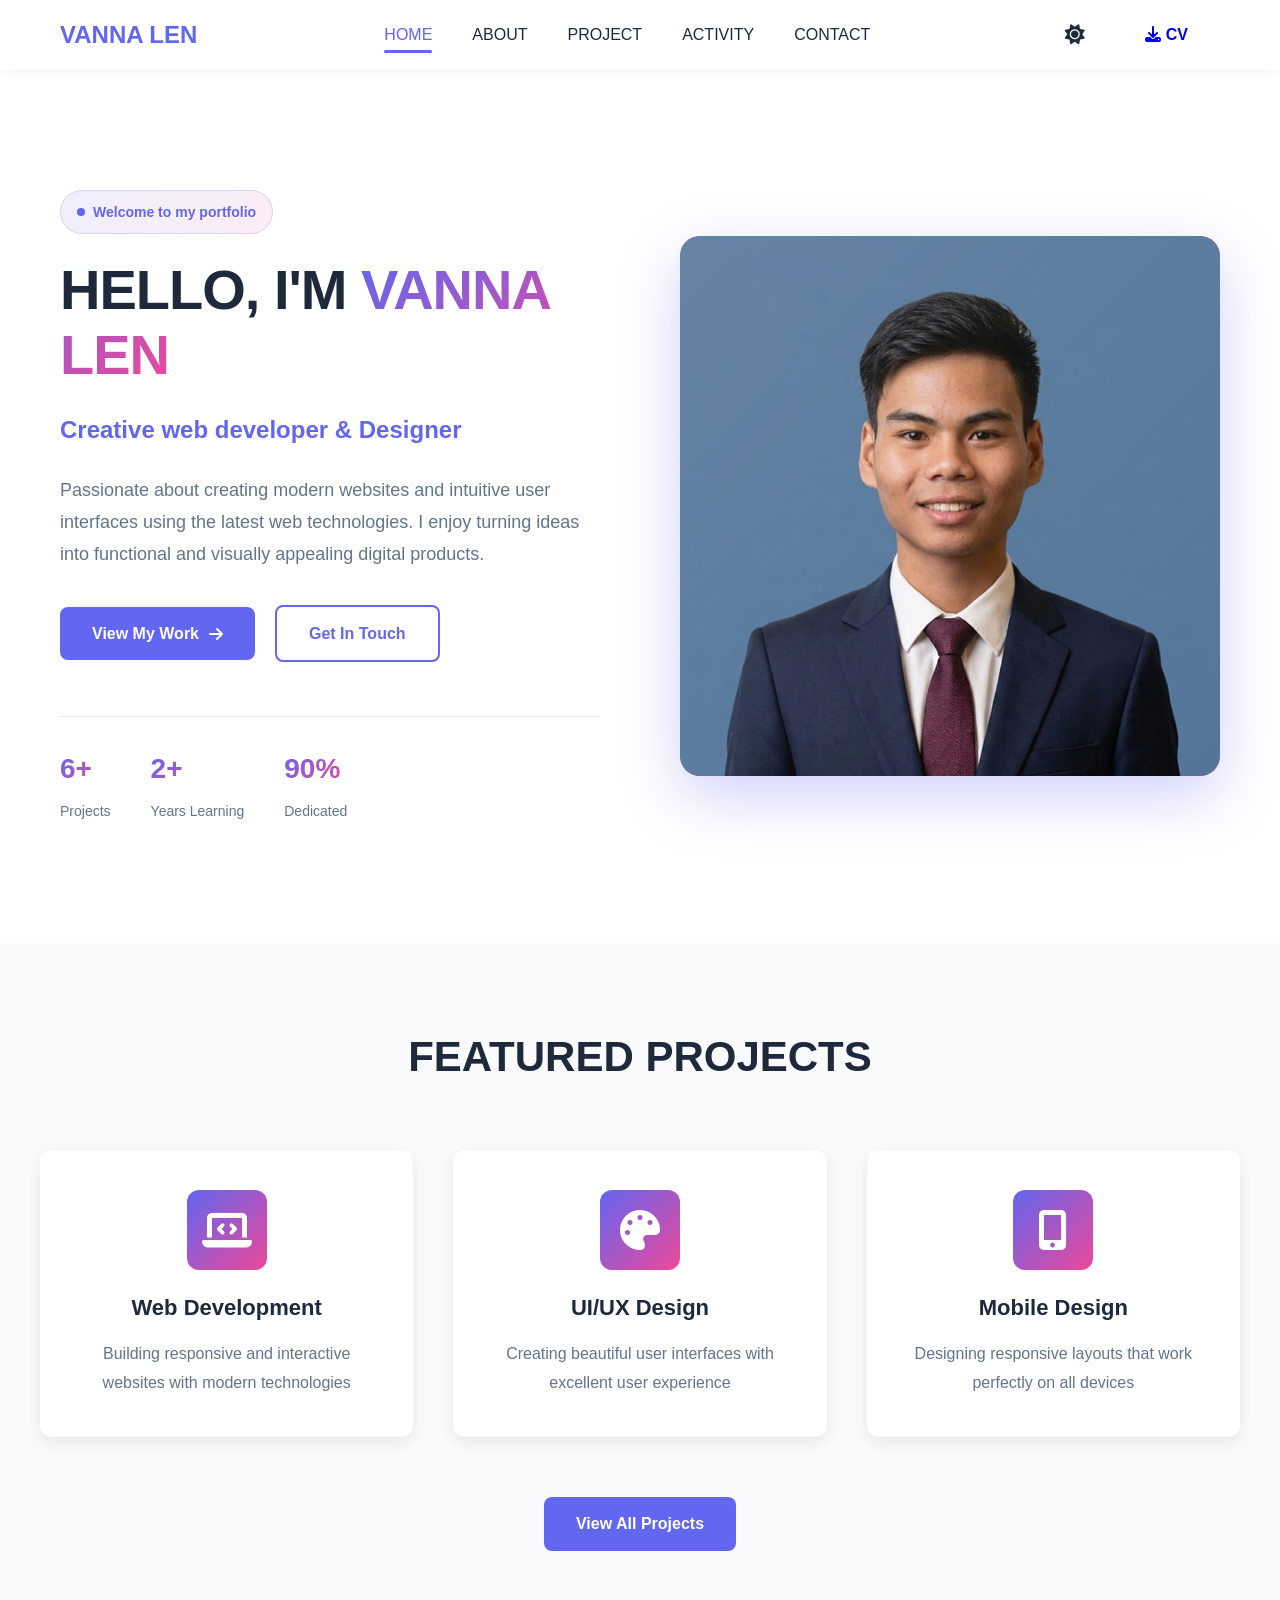
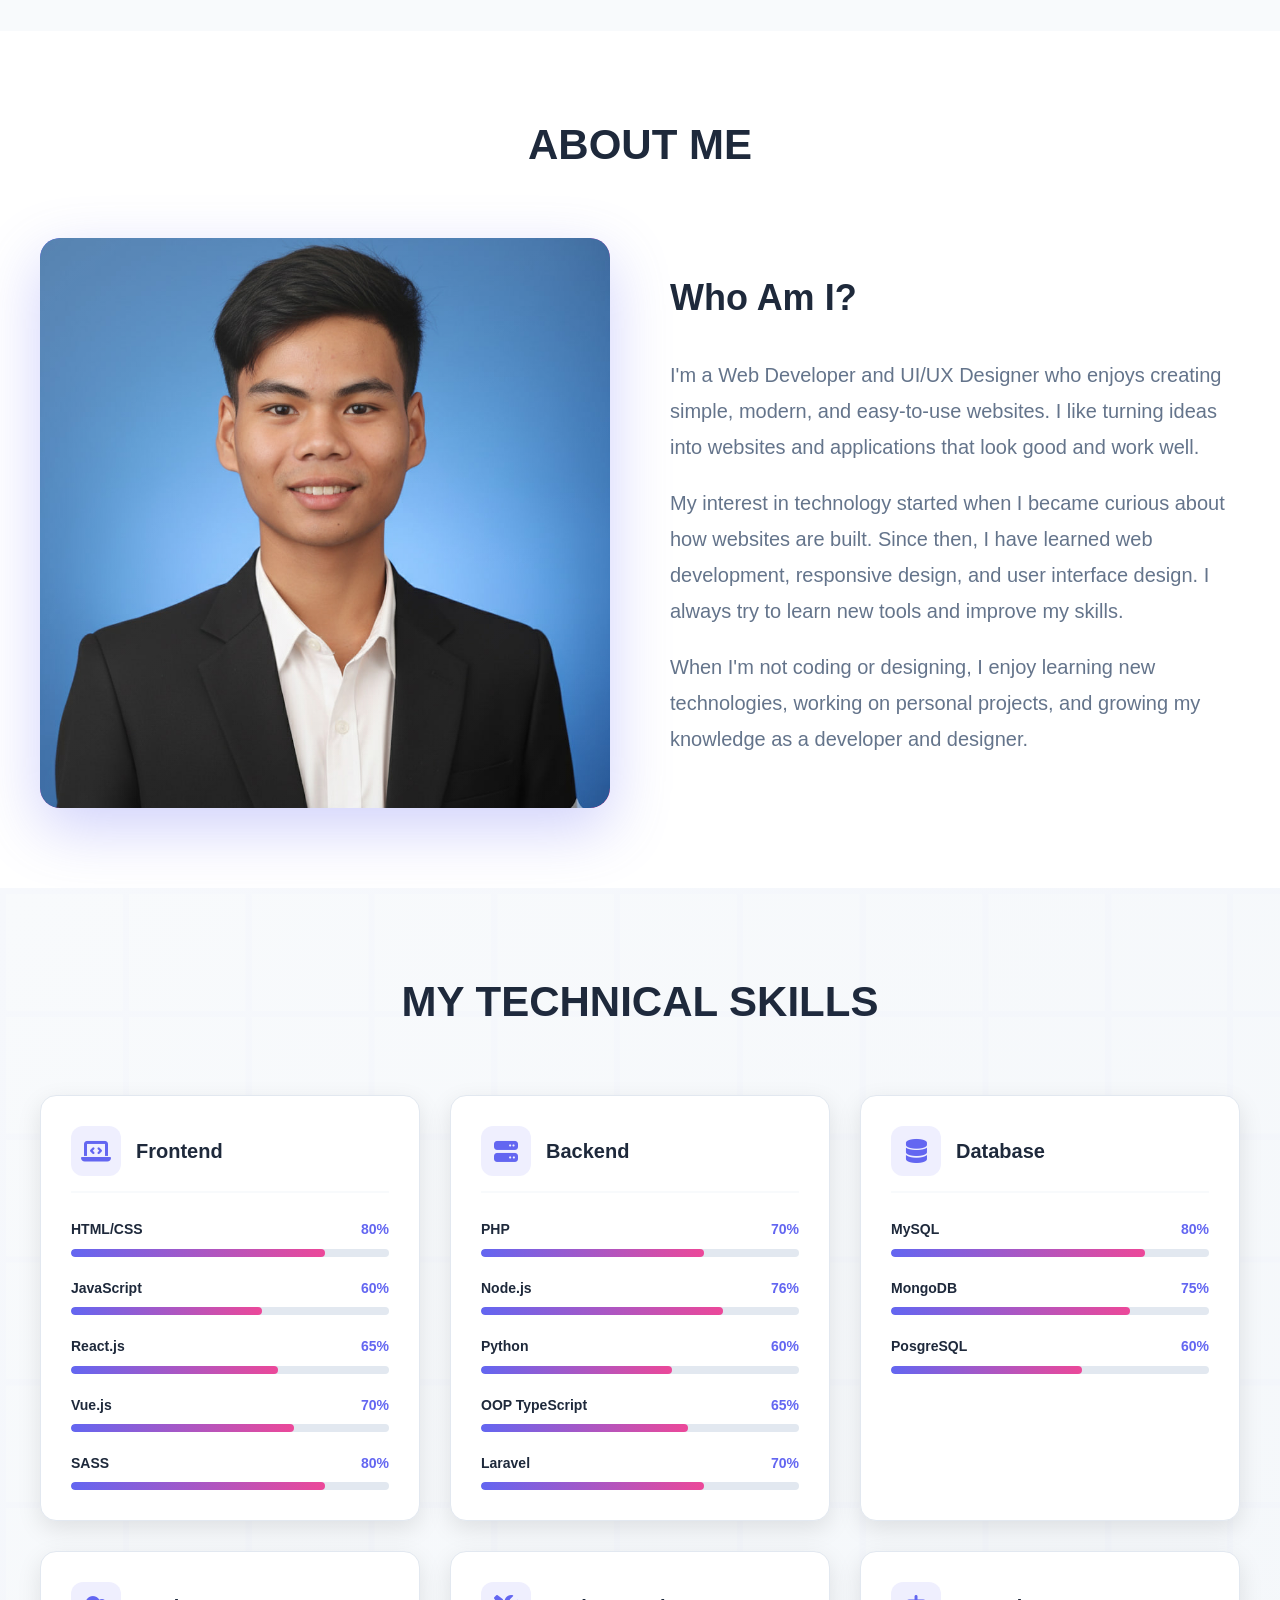
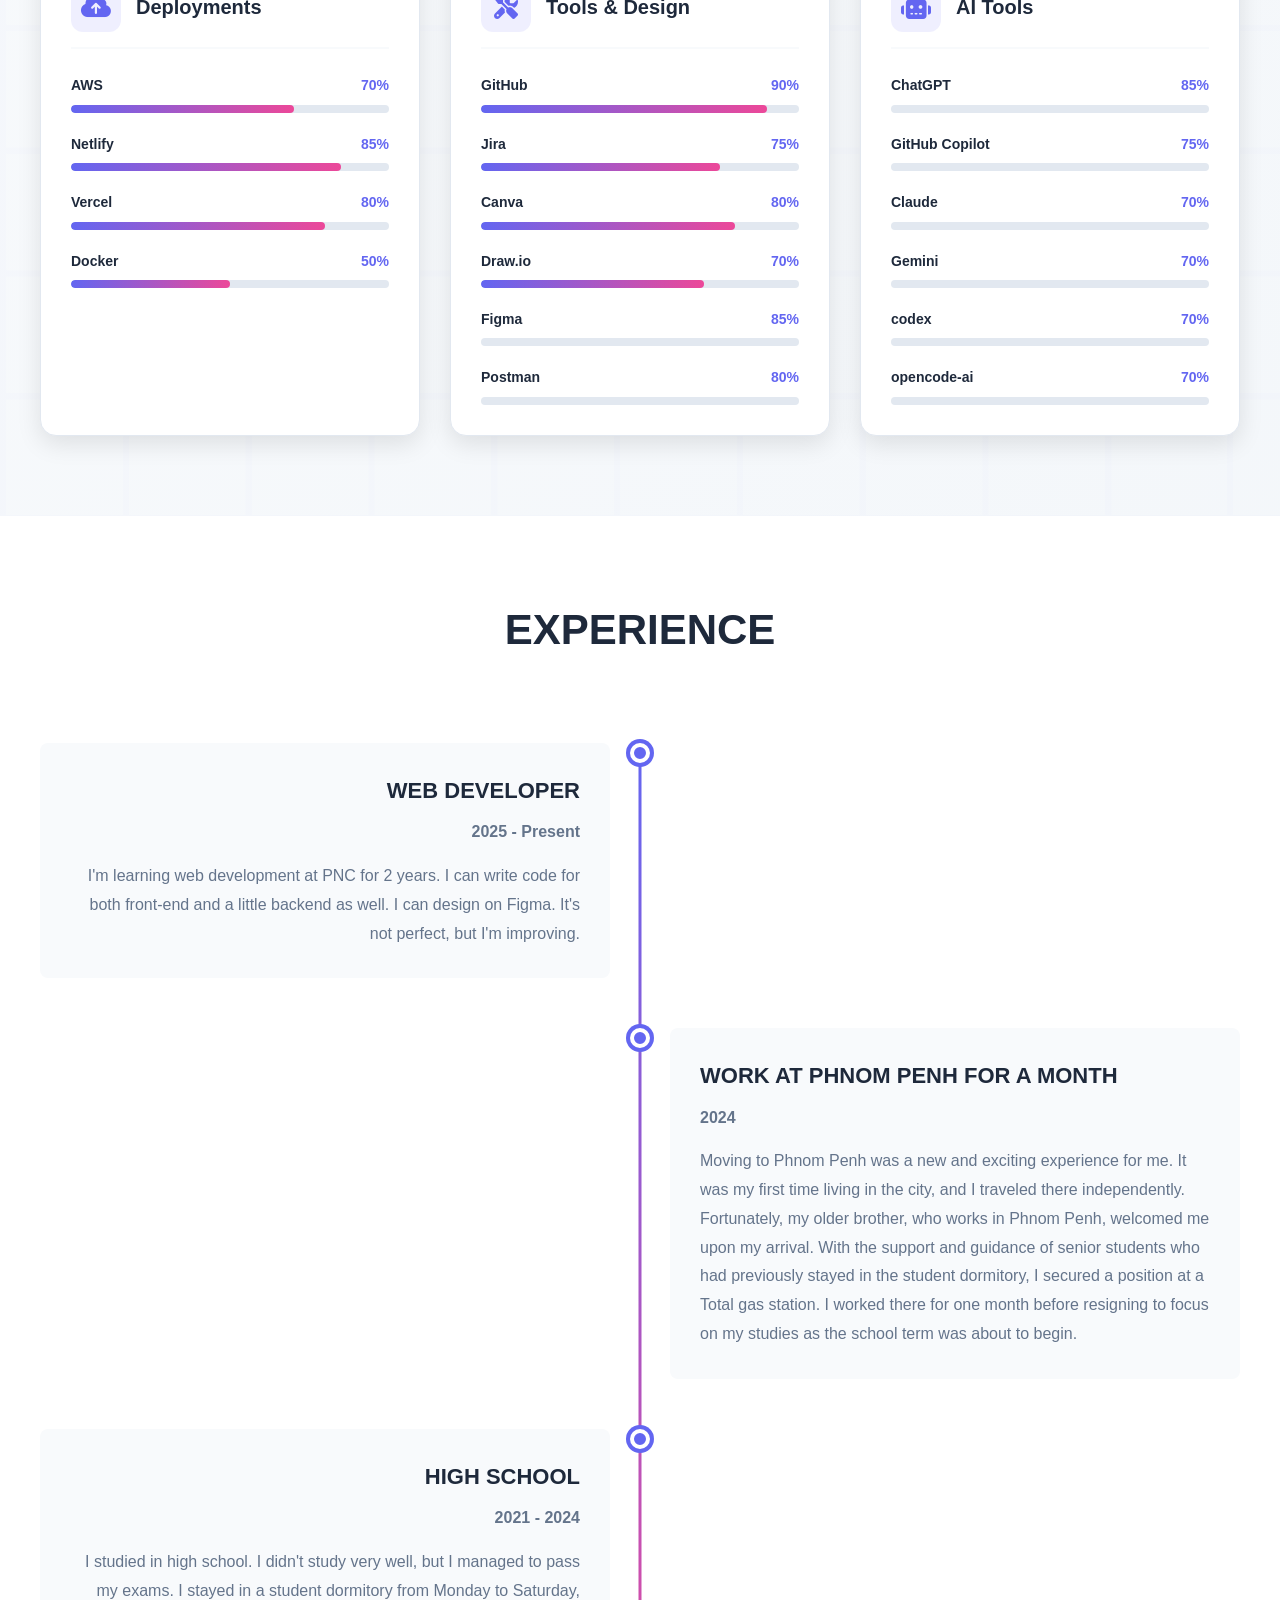
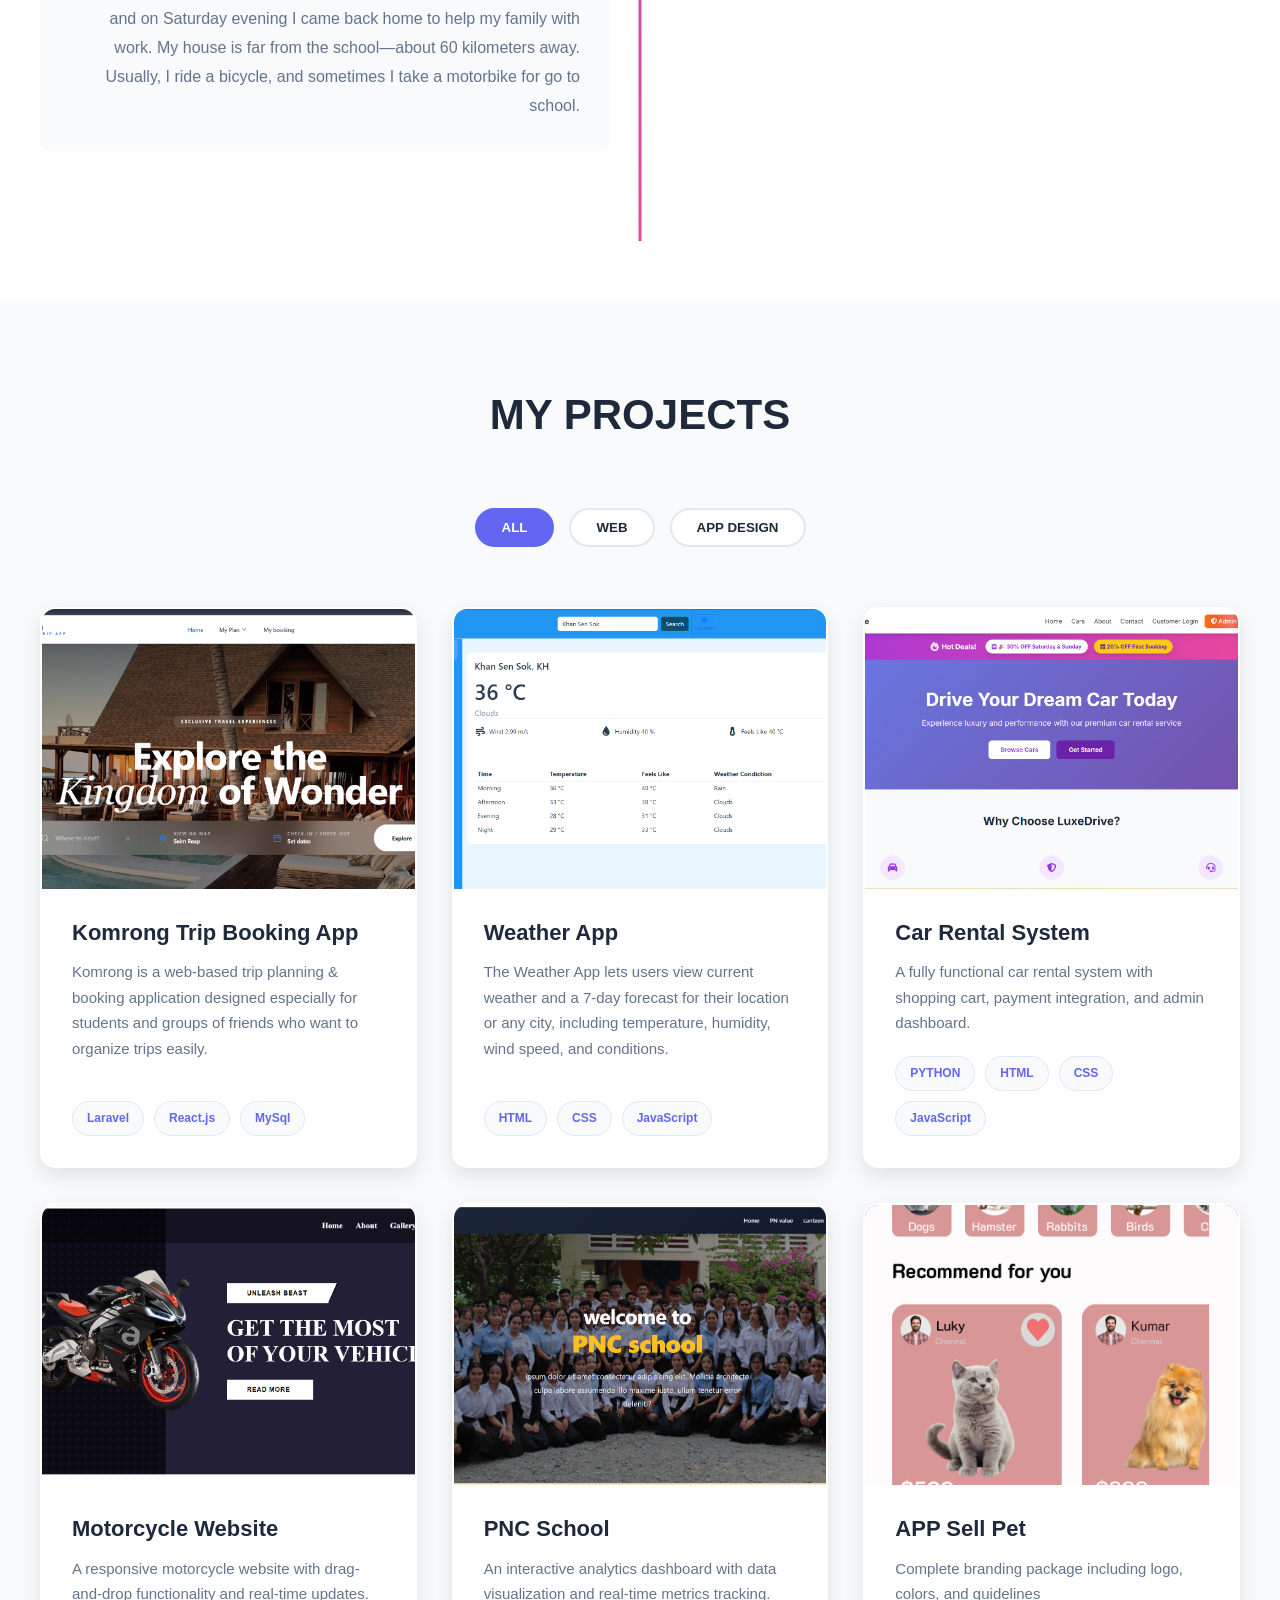
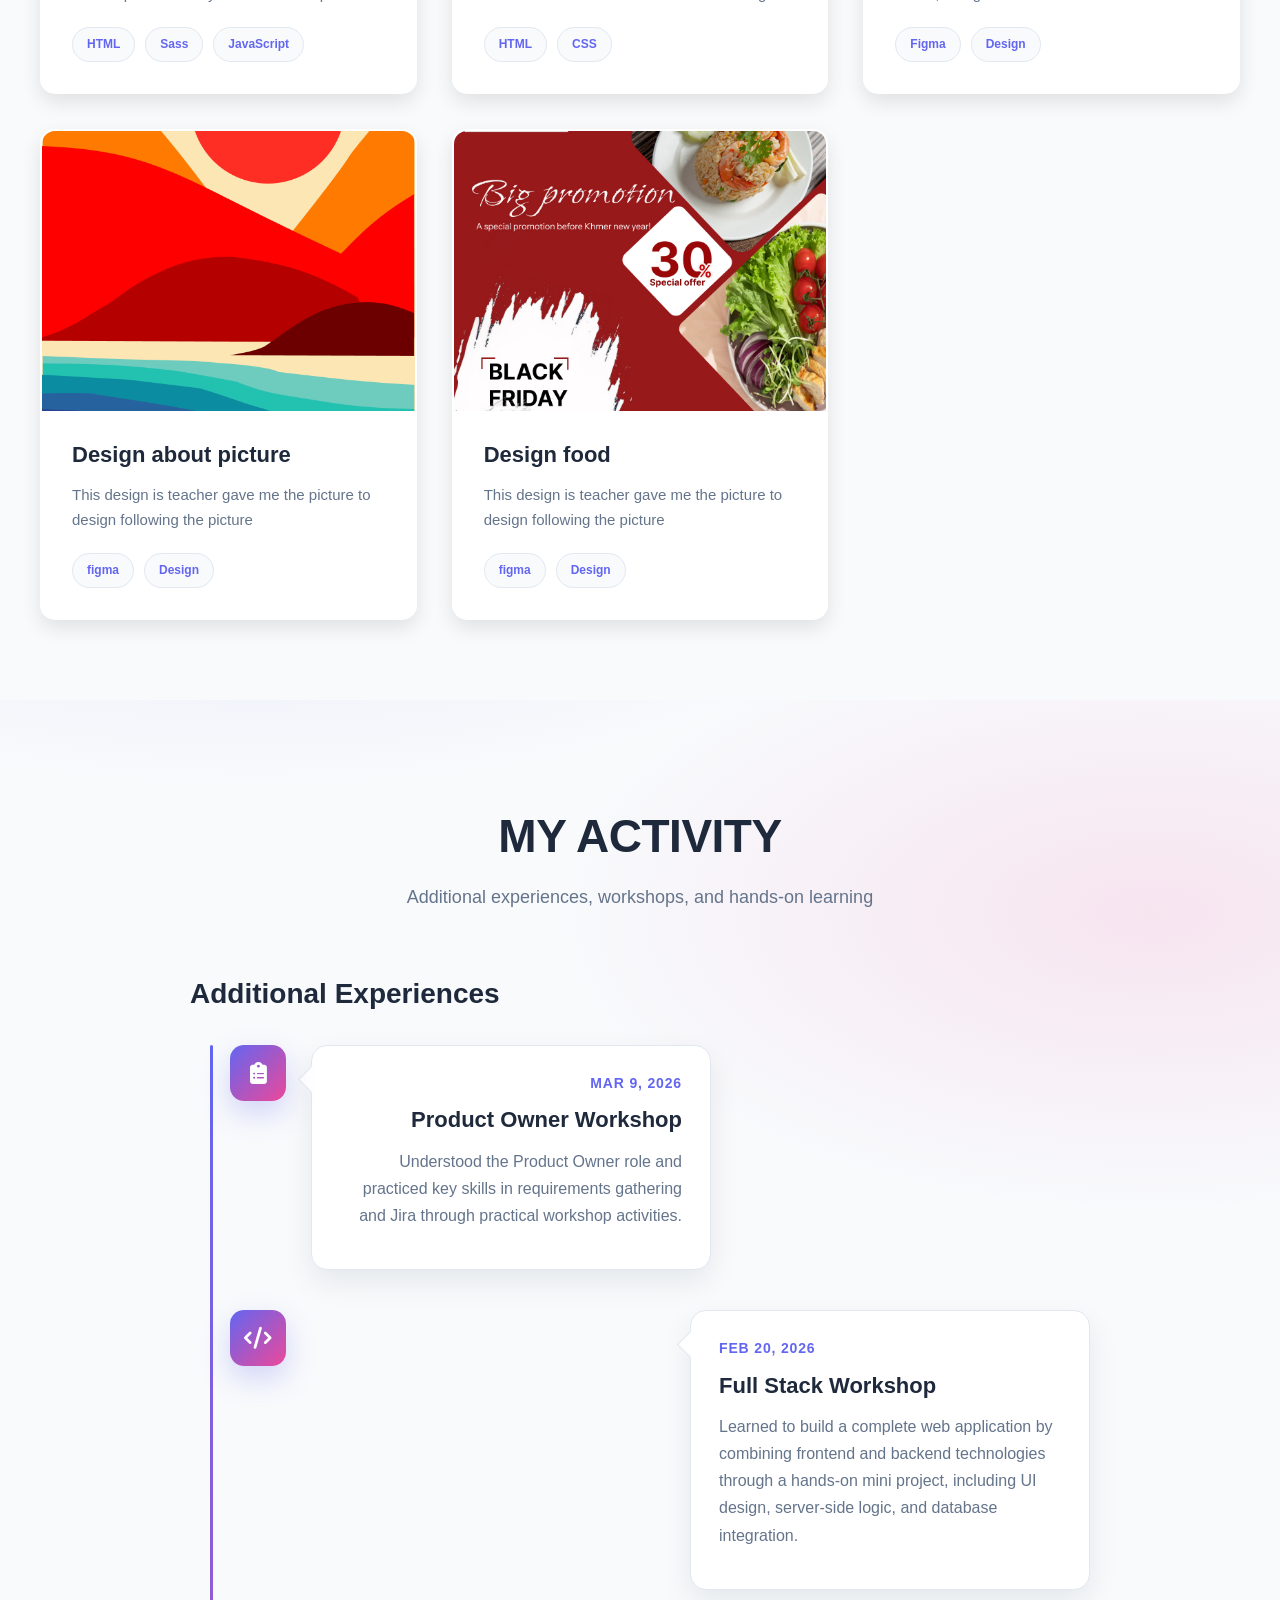
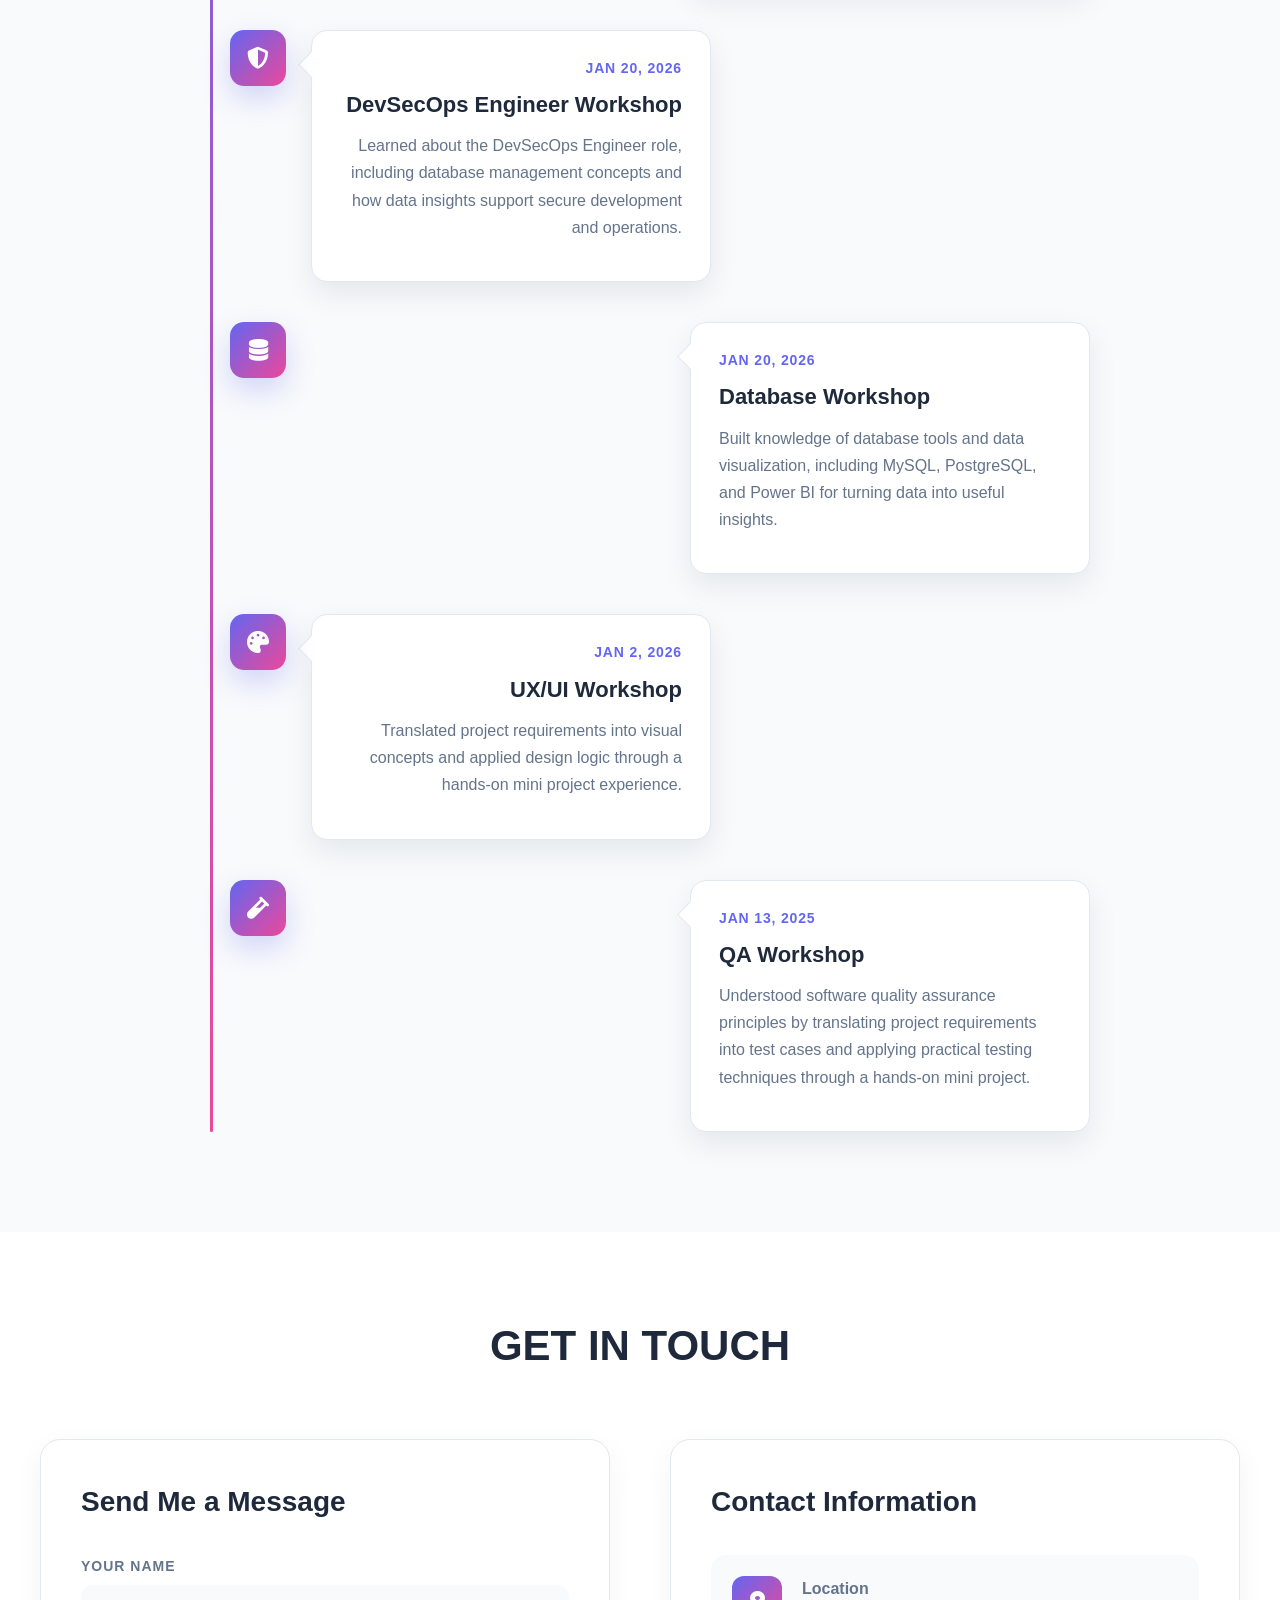
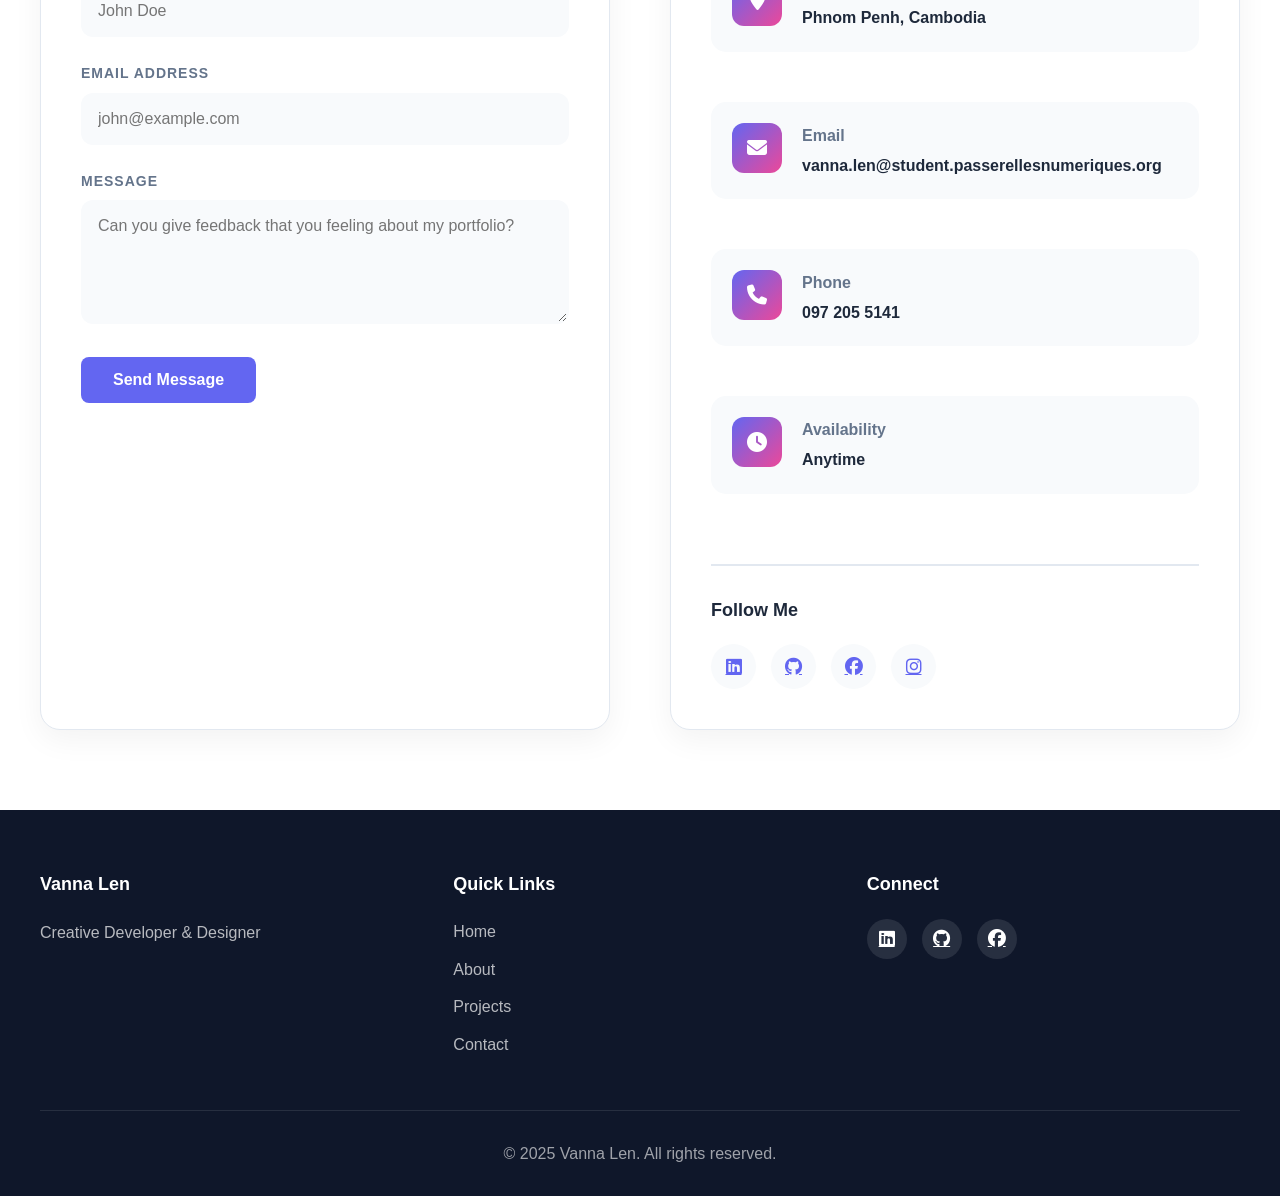
==== commit 9a7a7d49: "and image" ====
--- a/index.html
+++ b/index.html
@@ -28,7 +28,7 @@
                     <i class="fas fa-sun"></i>
                     <i class="fas fa-moon"></i>
                 </button>
-                <a href="./download-CV/Len Vanna-CV.pdf" class="btn btn-outline" download>
+                <a href="./download-CV/Len vanna-Python Developer-CV.pdf" class="btn btn-outline" download>
                     <i class="fas fa-download"></i>
                     <span>CV</span>
                 </a>
@@ -279,6 +279,15 @@
                                 <div class="skill-progress-bar" data-percentage="75"></div>
                             </div>
                         </div>
+                        <div class="skill-item">
+                            <div class="skill-info">
+                                <span class="skill-name">PosgreSQL</span>
+                                <span class="skill-percentage">60%</span>
+                            </div>
+                            <div class="skill-progress">
+                                <div class="skill-progress-bar" data-percentage="60"></div>
+                            </div>
+                        </div>
                     </div>
                 </div>
 
@@ -701,11 +710,6 @@
                         <h3>Product Owner Workshop</h3>
                         <p>Understood the Product Owner role and practiced key skills in requirements gathering and
                             Jira through practical workshop activities.</p>
-                        <div class="timeline-tags">
-                            <span class="tag">Product Owner</span>
-                            <span class="tag">Requirements</span>
-                            <span class="tag">Jira</span>
-                        </div>
                     </div>
                 </div>
 
@@ -719,11 +723,6 @@
                         <p>Learned to build a complete web application by combining frontend and backend technologies
                             through a hands-on mini project, including UI design, server-side logic, and database
                             integration.</p>
-                        <div class="timeline-tags">
-                            <span class="tag">Full Stack</span>
-                            <span class="tag">Frontend</span>
-                            <span class="tag">Backend</span>
-                        </div>
                     </div>
                 </div>
 
@@ -736,11 +735,6 @@
                         <h3>DevSecOps Engineer Workshop</h3>
                         <p>Learned about the DevSecOps Engineer role, including database management concepts and how
                             data insights support secure development and operations.</p>
-                        <div class="timeline-tags">
-                            <span class="tag">DevSecOps</span>
-                            <span class="tag">Database</span>
-                            <span class="tag">Data Insights</span>
-                        </div>
                     </div>
                 </div>
 
@@ -753,11 +747,6 @@
                         <h3>Database Workshop</h3>
                         <p>Built knowledge of database tools and data visualization, including MySQL, PostgreSQL, and
                             Power BI for turning data into useful insights.</p>
-                        <div class="timeline-tags">
-                            <span class="tag">MySQL</span>
-                            <span class="tag">PostgreSQL</span>
-                            <span class="tag">Power BI</span>
-                        </div>
                     </div>
                 </div>
 
@@ -770,11 +759,6 @@
                         <h3>UX/UI Workshop</h3>
                         <p>Translated project requirements into visual concepts and applied design logic through a
                             hands-on mini project experience.</p>
-                        <div class="timeline-tags">
-                            <span class="tag">UX/UI</span>
-                            <span class="tag">Visual Design</span>
-                            <span class="tag">Mini Project</span>
-                        </div>
                     </div>
                 </div>
 
@@ -787,11 +771,6 @@
                         <h3>QA Workshop</h3>
                         <p>Understood software quality assurance principles by translating project requirements into
                             test cases and applying practical testing techniques through a hands-on mini project.</p>
-                        <div class="timeline-tags">
-                            <span class="tag">QA</span>
-                            <span class="tag">Test Cases</span>
-                            <span class="tag">Testing</span>
-                        </div>
                     </div>
                 </div>
             </div>
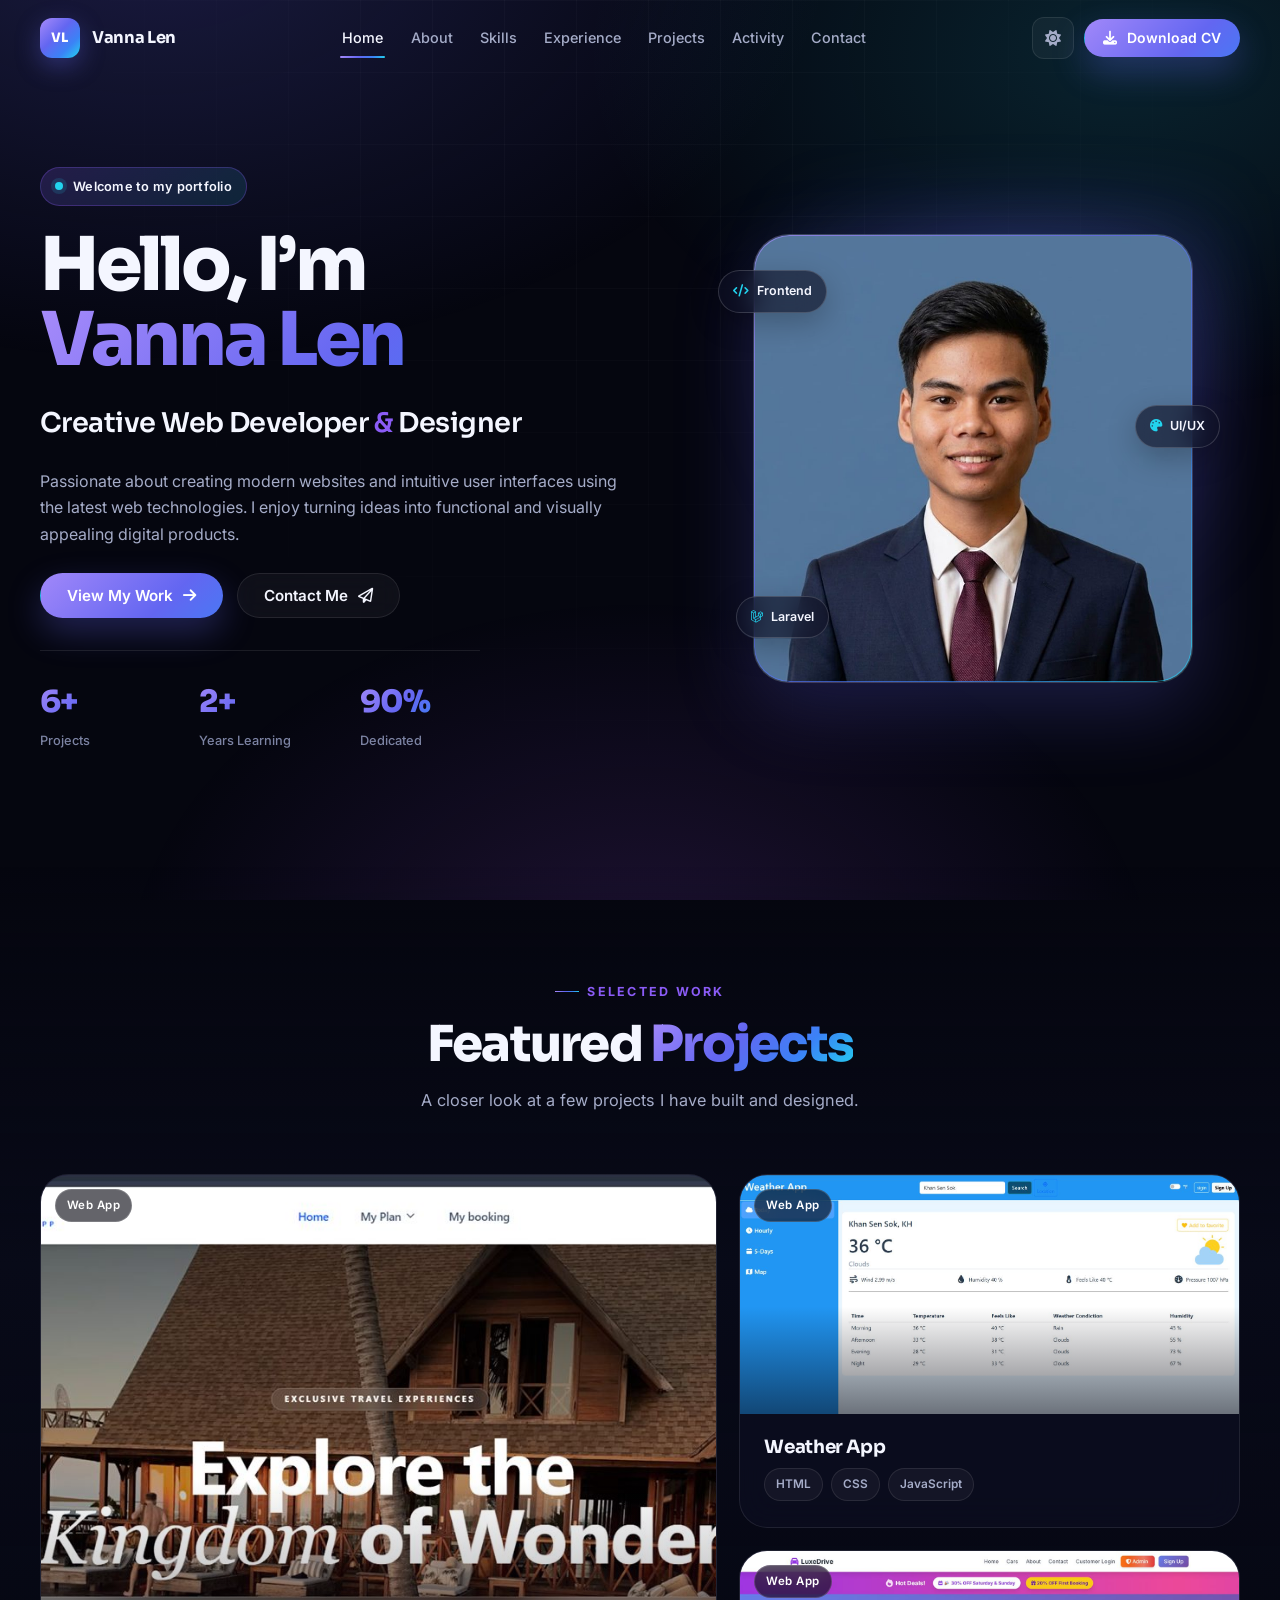
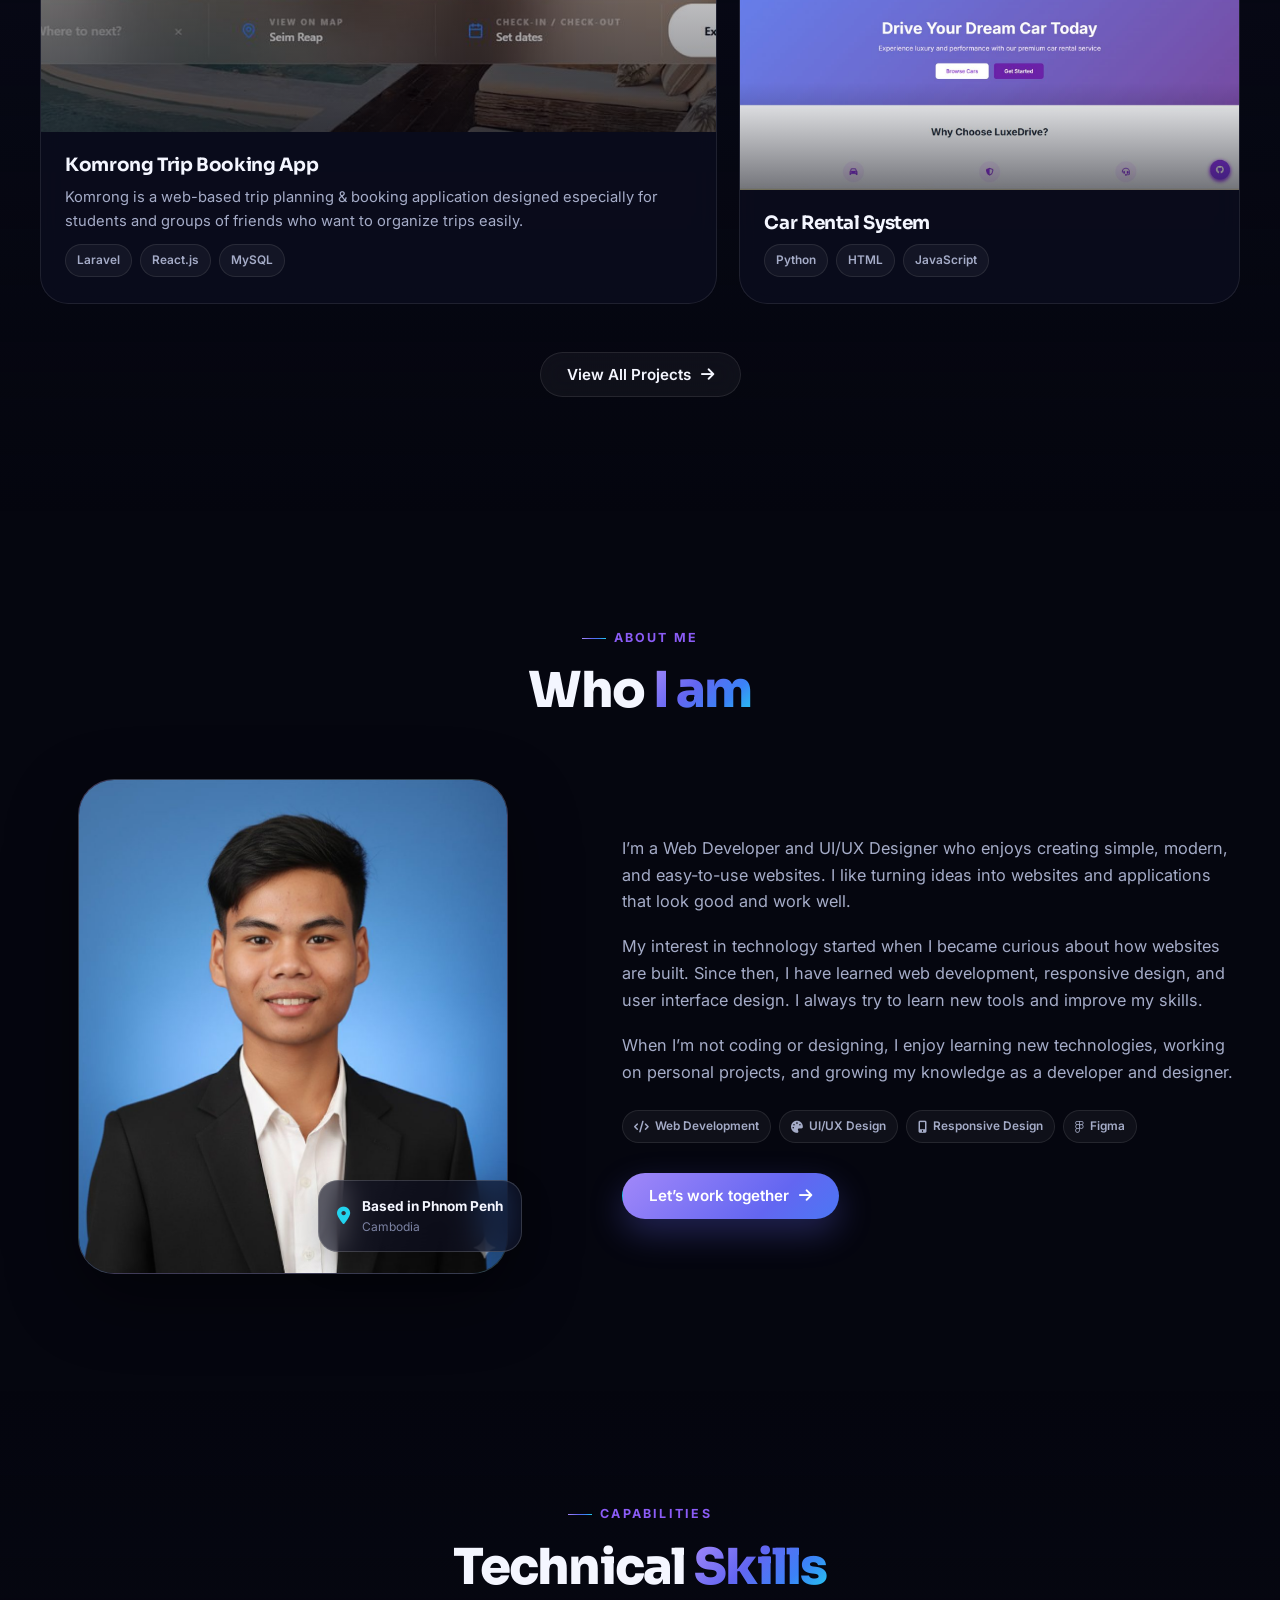
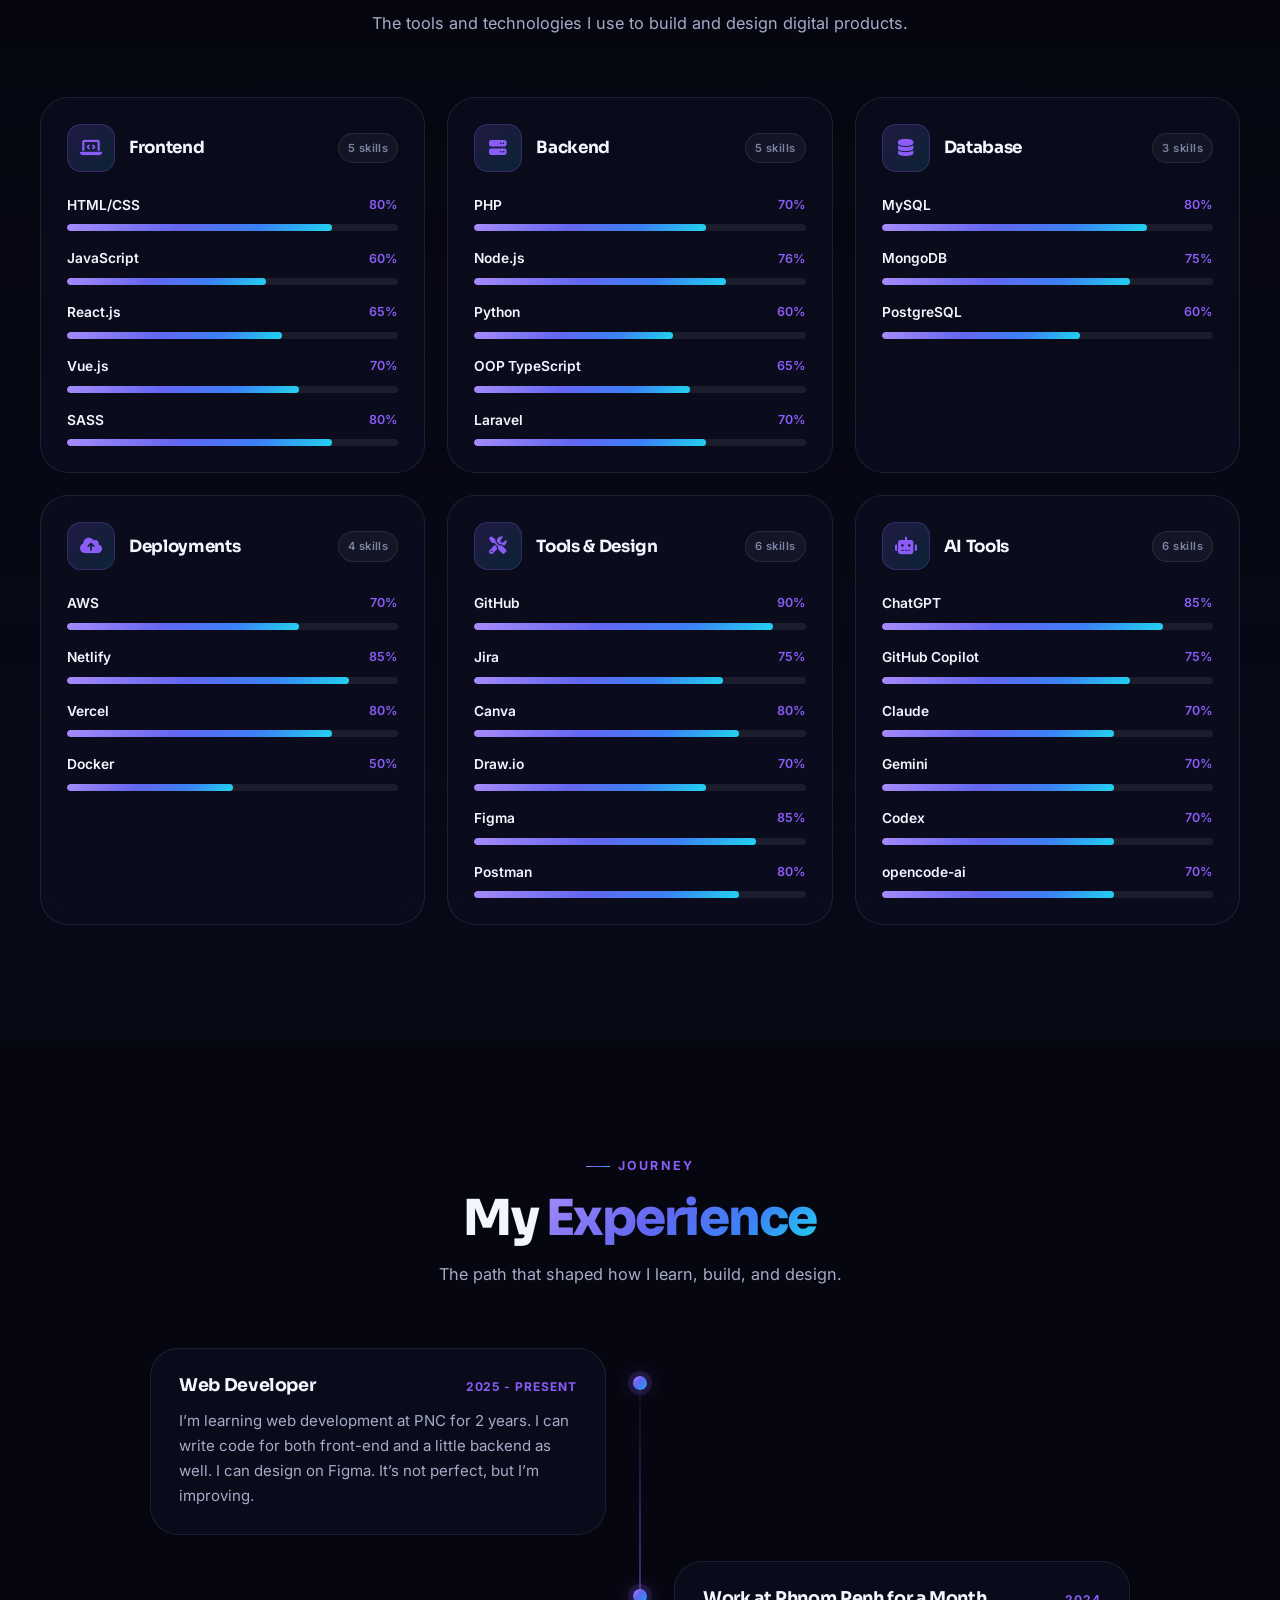
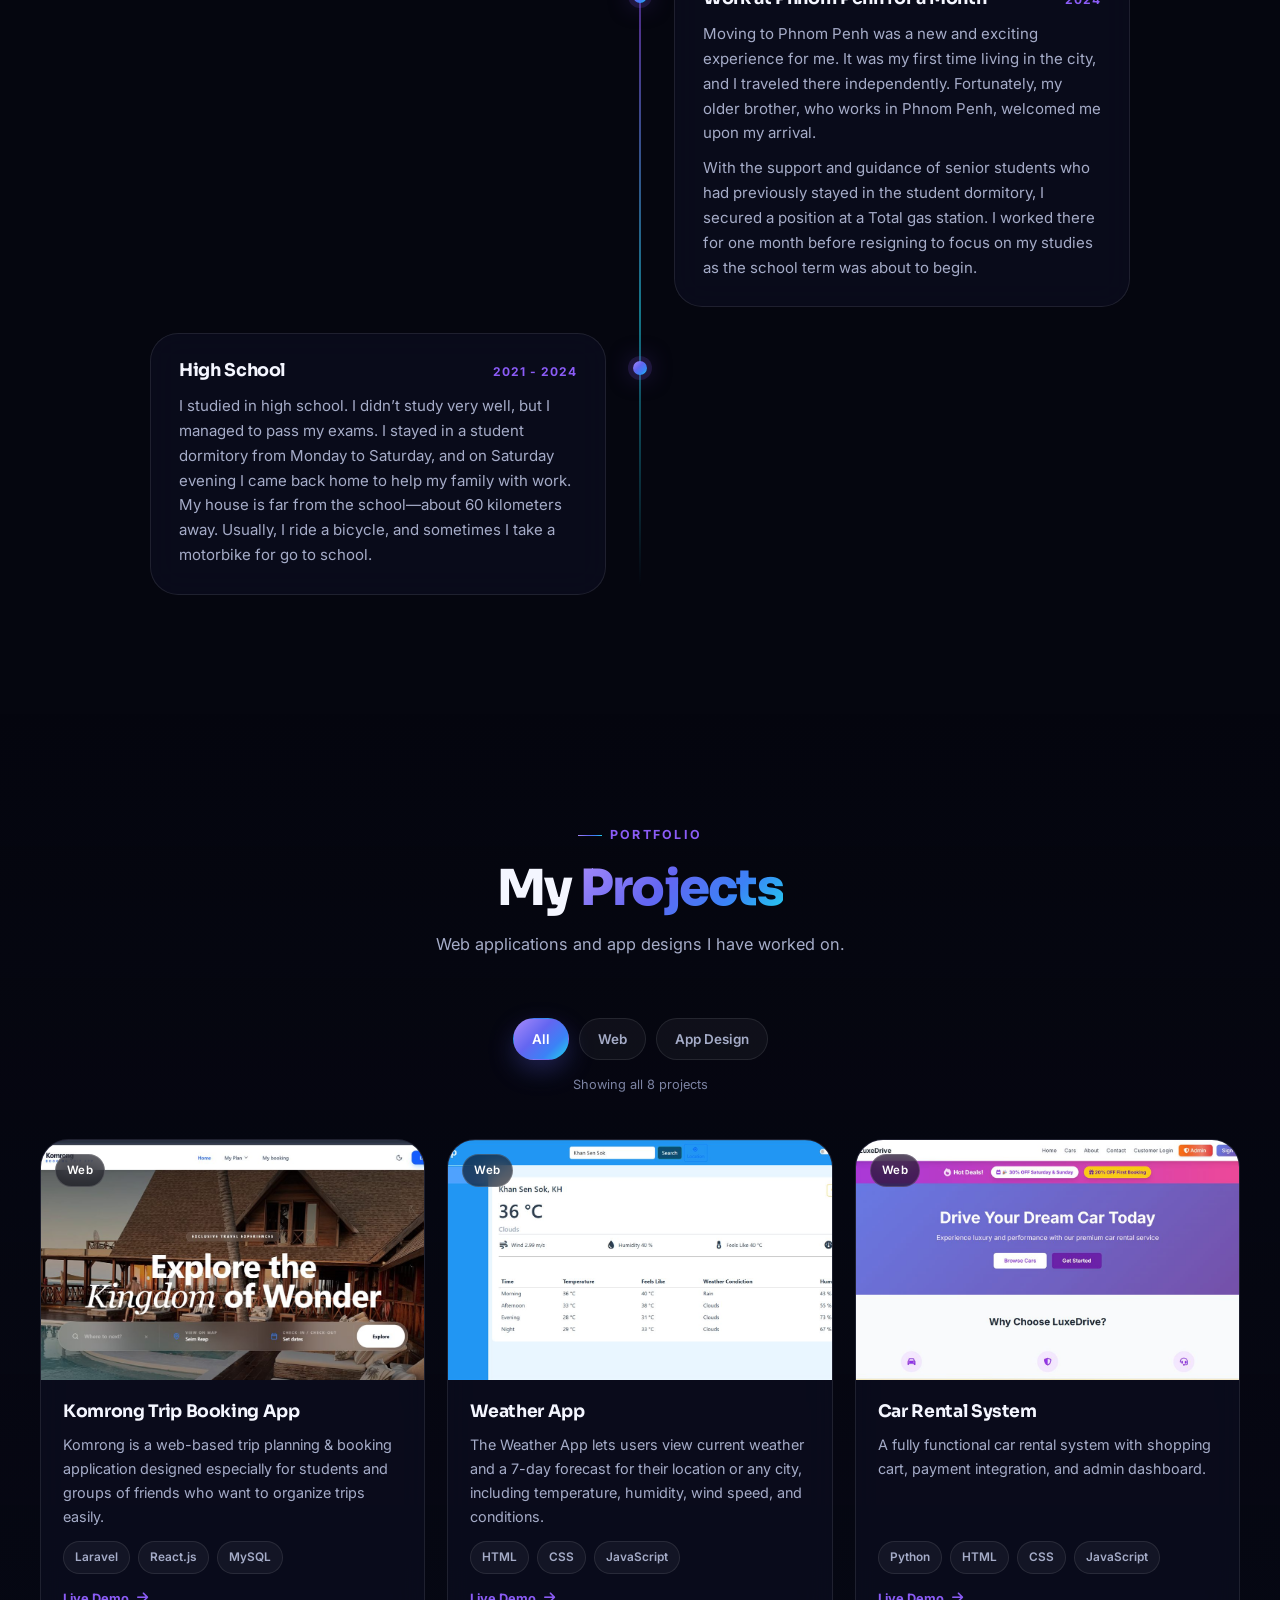
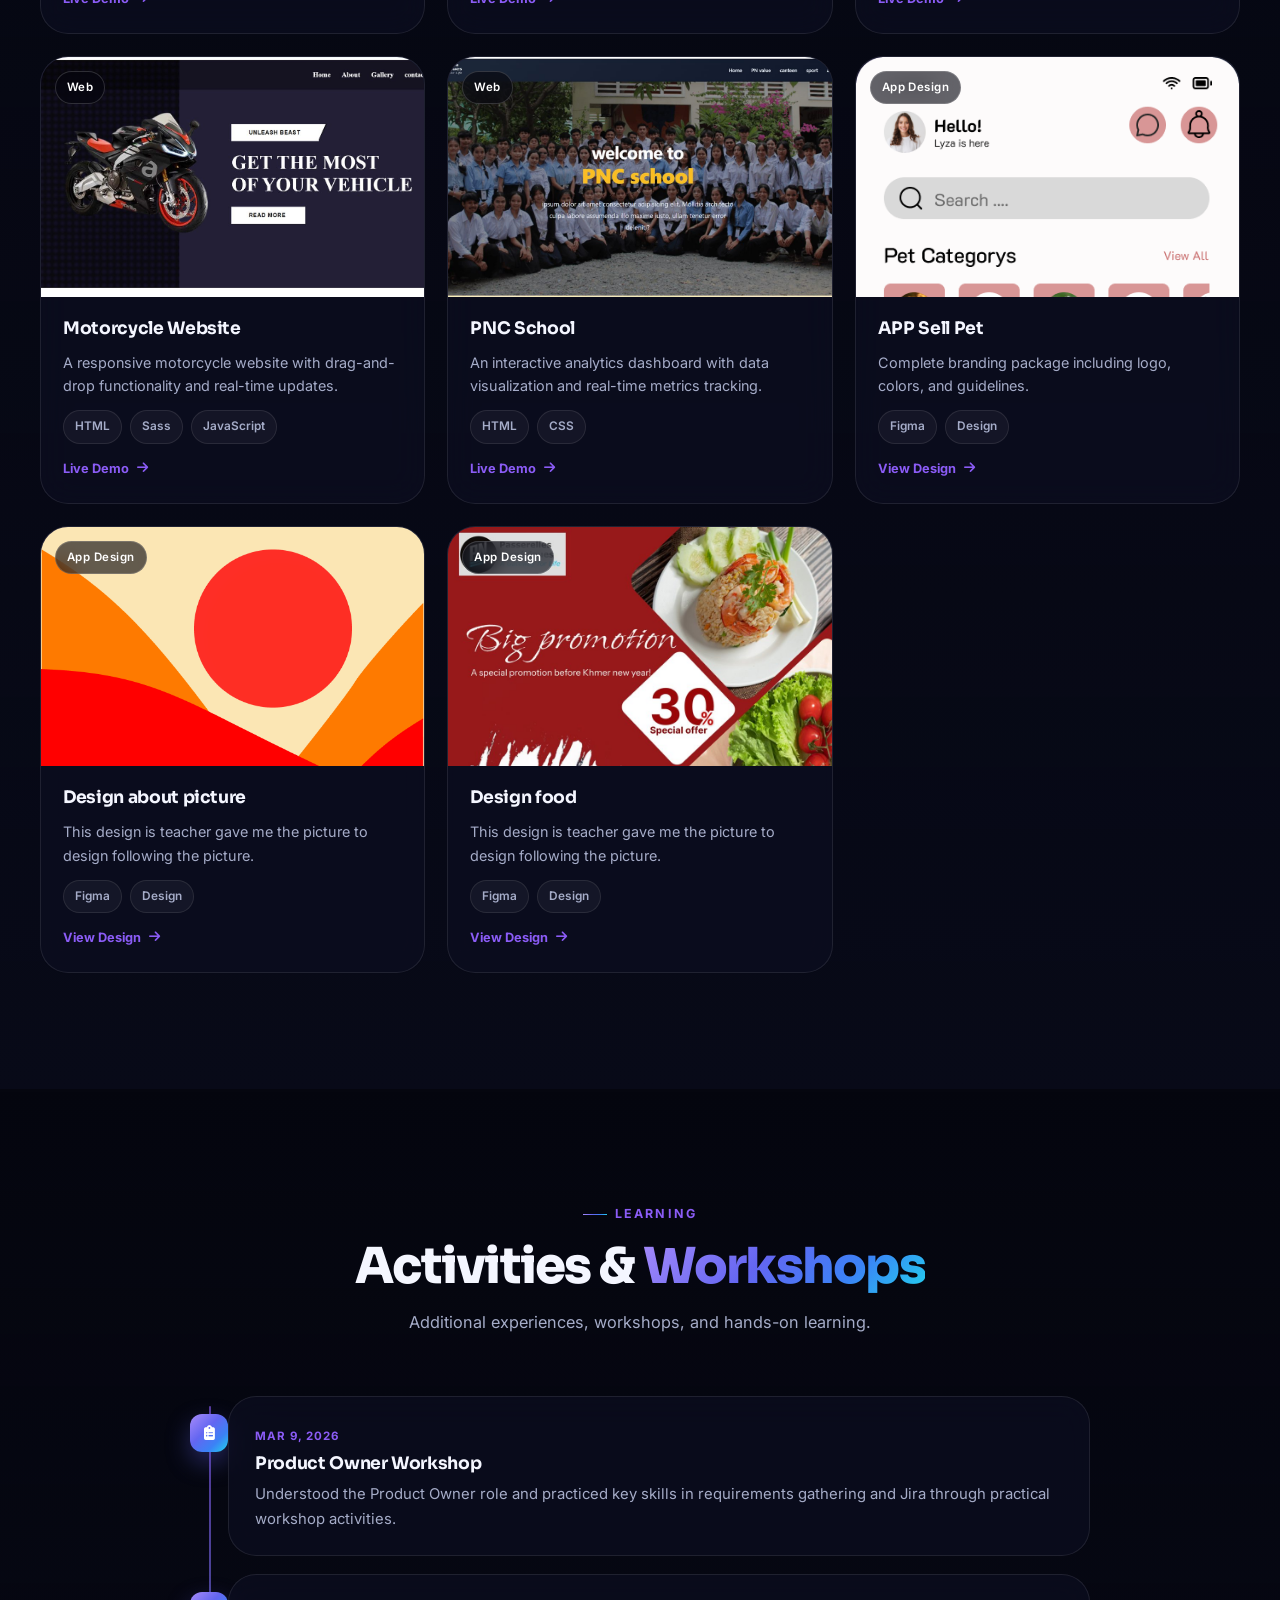
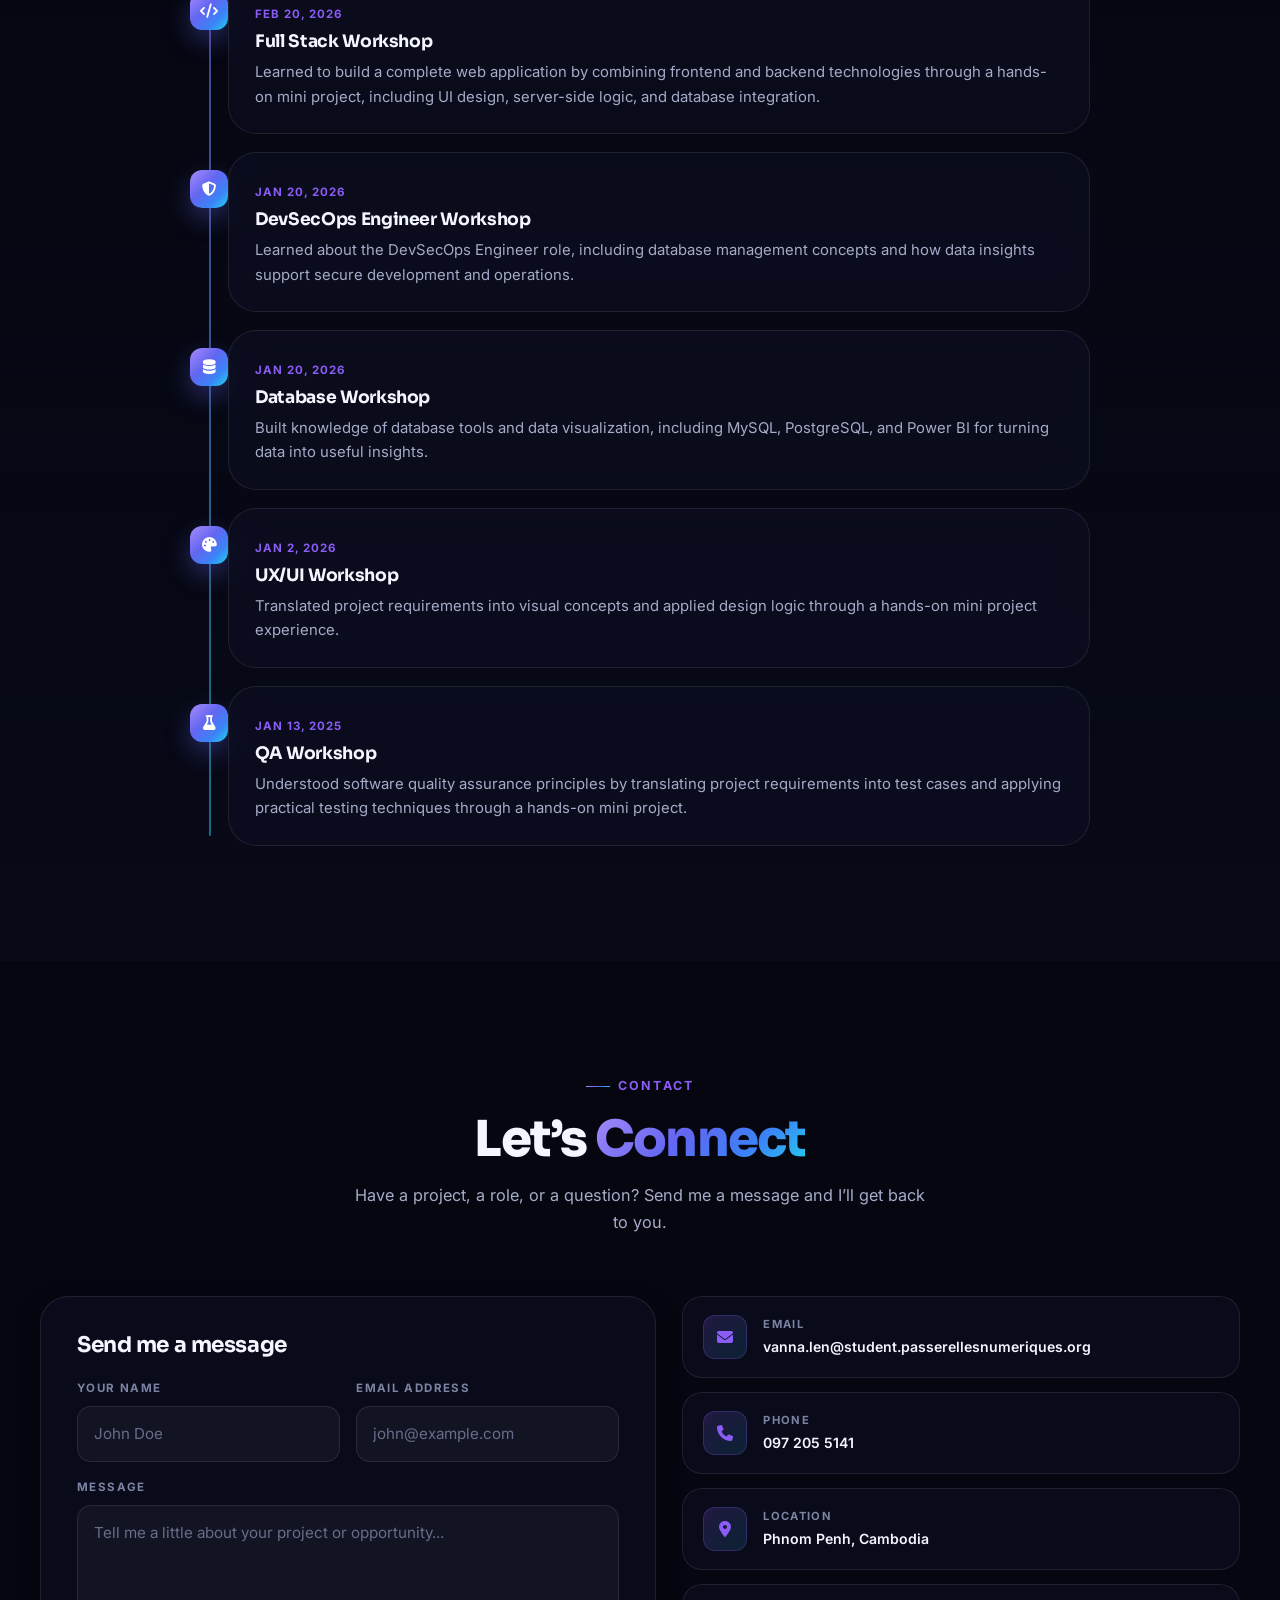
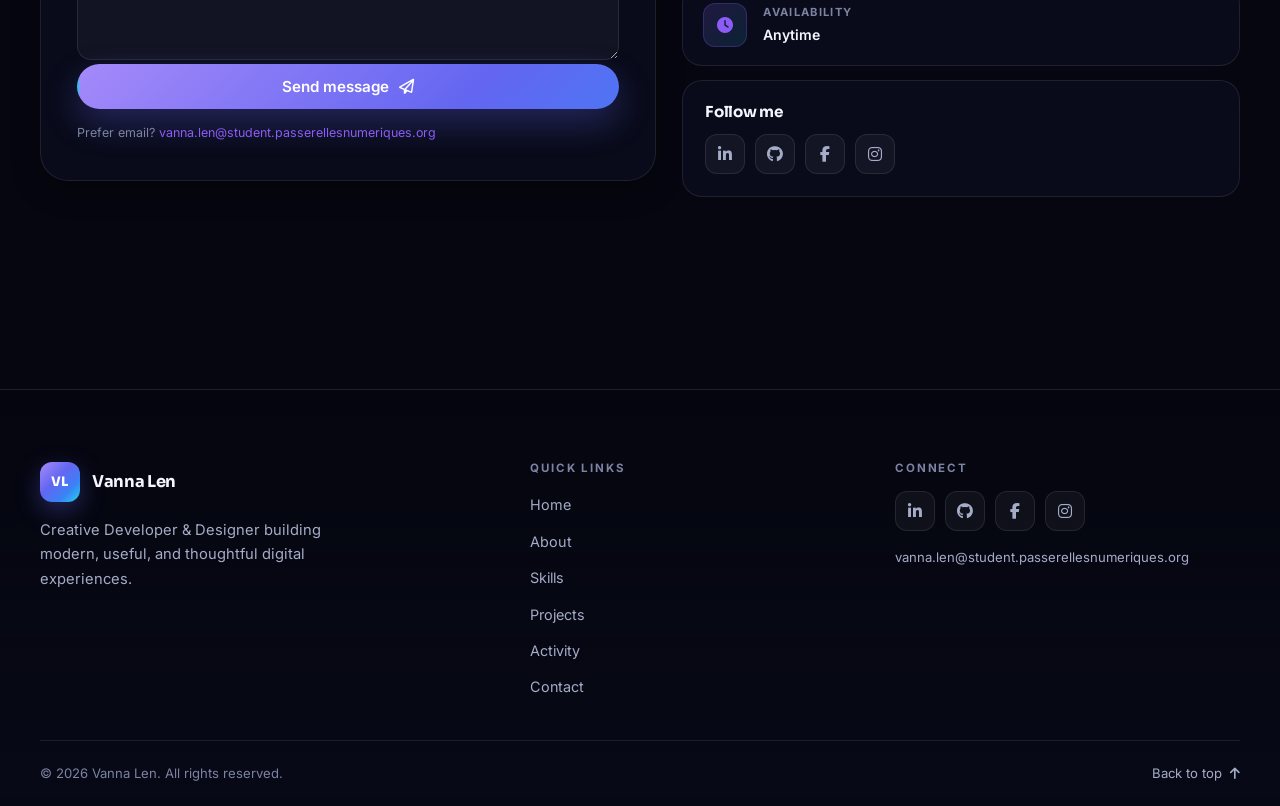
==== commit b8866edb: "add new" ====
--- a/index.html
+++ b/index.html
@@ -1,906 +1,892 @@
 <!DOCTYPE html>
 <html lang="en">
-
 <head>
     <meta charset="UTF-8">
     <meta name="viewport" content="width=device-width, initial-scale=1.0">
-    <title>Vanna Len - Portfolio</title>
-    <link rel="stylesheet" href="./style/styles.css">
-    <link rel="stylesheet" href="https://cdnjs.cloudflare.com/ajax/libs/font-awesome/6.4.0/css/all.min.css">
+    <title>Vanna Len | Web Developer &amp; UI/UX Designer</title>
+    <meta name="description" content="Portfolio of Vanna Len, a web developer and UI/UX designer based in Phnom Penh, Cambodia. Explore projects, skills, workshops, and get in touch.">
+    <meta name="author" content="Vanna Len">
+    <meta name="theme-color" content="#05060f">
+    <meta property="og:type" content="website">
+    <meta property="og:title" content="Vanna Len | Web Developer &amp; UI/UX Designer">
+    <meta property="og:description" content="Portfolio of Vanna Len, a web developer and UI/UX designer based in Phnom Penh, Cambodia. Explore projects, skills, workshops, and get in touch.">
+    <meta property="og:image" content="image/profile-hero.jpg">
+    <meta name="twitter:card" content="summary_large_image">
+    <meta name="twitter:title" content="Vanna Len | Web Developer &amp; UI/UX Designer">
+    <meta name="twitter:description" content="Portfolio of Vanna Len, a web developer and UI/UX designer based in Phnom Penh, Cambodia.">
+    <meta name="twitter:image" content="image/profile-hero.jpg">
+
+    <link rel="icon" href="image/favicon.svg" type="image/svg+xml">
+    <link rel="preconnect" href="https://fonts.googleapis.com">
+    <link rel="preconnect" href="https://fonts.gstatic.com" crossorigin>
+    <link href="https://fonts.googleapis.com/css2?family=Inter:wght@400;500;600;700&family=Sora:wght@500;600;700;800&display=swap" rel="stylesheet">
+    <link rel="stylesheet" href="https://cdnjs.cloudflare.com/ajax/libs/font-awesome/6.4.0/css/all.min.css" referrerpolicy="no-referrer">
+    <link rel="stylesheet" href="style/styles.css">
+    <link rel="stylesheet" href="style/animations.css">
+    <link rel="stylesheet" href="style/responsive.css">
+
+    <script>
+        (function () {
+            try {
+                var saved = localStorage.getItem('portfolio-theme');
+                var theme = saved === 'light' ? 'light' : 'dark';
+                document.documentElement.setAttribute('data-theme', theme);
+                document.documentElement.style.colorScheme = theme;
+            } catch (error) {
+                document.documentElement.setAttribute('data-theme', 'dark');
+            }
+        })();
+    </script>
 </head>
 
 <body>
+    <a class="skip-link" href="#main">Skip to content</a>
+
     <!-- Navigation -->
-    <nav class="navbar">
-        <div class="nav-container">
-            <div class="logo">
-                <a href="index.html">VANNA LEN</a>
-            </div>
-            <div class="nav-menu" id="navMenu">
-                <a href="#home" class="nav-link active">HOME</a>
-                <a href="#about" class="nav-link">ABOUT</a>
-                <a href="#projects" class="nav-link">PROJECT</a>
-                <a href="#activity" class="nav-link">ACTIVITY</a>
-                <a href="#contact" class="nav-link">CONTACT</a>
-            </div>
+    <nav class="navbar" id="navbar" aria-label="Primary navigation">
+        <div class="container nav-container">
+            <a class="brand" href="#home">
+                <span class="brand-mark" aria-hidden="true">VL</span>
+                <span class="brand-text">Vanna Len</span>
+            </a>
+
+            <ul class="nav-menu" id="navMenu">
+                <li><a href="#home" class="nav-link is-active" aria-current="page">Home</a></li>
+                <li><a href="#about" class="nav-link">About</a></li>
+                <li><a href="#skills" class="nav-link">Skills</a></li>
+                <li><a href="#experience" class="nav-link">Experience</a></li>
+                <li><a href="#projects" class="nav-link">Projects</a></li>
+                <li><a href="#activity" class="nav-link">Activity</a></li>
+                <li><a href="#contact" class="nav-link">Contact</a></li>
+            </ul>
+
             <div class="nav-actions">
-                <button id="themeToggle" class="theme-toggle" aria-label="Toggle theme">
-                    <i class="fas fa-sun"></i>
-                    <i class="fas fa-moon"></i>
+                <button class="icon-btn theme-toggle" id="themeToggle" type="button" aria-pressed="false" aria-label="Switch to light theme">
+                    <i class="fa-solid fa-sun theme-icon theme-icon--sun" aria-hidden="true"></i>
+                    <i class="fa-solid fa-moon theme-icon theme-icon--moon" aria-hidden="true"></i>
                 </button>
-                <a href="./download-CV/Len vanna-Python Developer-CV.pdf" class="btn btn-outline" download>
-                    <i class="fas fa-download"></i>
-                    <span>CV</span>
+                <a class="btn btn-primary btn-sm btn-cv" href="download-CV/Len vanna-Python Developer-CV.pdf" download aria-label="Download CV">
+                    <i class="fa-solid fa-download" aria-hidden="true"></i>
+                    <span>Download CV</span>
                 </a>
-            </div>
-            <div class="hamburger" id="hamburger">
-                <span></span>
-                <span></span>
-                <span></span>
-            </div>
-
+                <button class="nav-toggle" id="navToggle" type="button" aria-expanded="false" aria-controls="navMenu" aria-label="Open navigation menu">
+                    <span></span>
+                    <span></span>
+                    <span></span>
+                </button>
+            </div>
         </div>
     </nav>
-
-    <!-- Hero Section -->
-    <section id="home" class="hero">
-        <div class="hero-content">
-            <div class="hero-badge">Welcome to my portfolio</div>
-            <h1 class="hero-title">HELLO, I'M <span class="highlight">VANNA LEN</span></h1>
-            <p class="hero-subtitle">Creative web developer & Designer</p>
-            <p class="hero-description">Passionate about creating modern websites and intuitive user interfaces using
-                the latest web technologies. I enjoy turning ideas into functional and visually appealing digital
-                products.</p>
-            <div class="hero-buttons">
-                <a href="#projects" class="btn btn-primary">
-                    <span>View My Work</span>
-                    <i class="fas fa-arrow-right"></i>
-                </a>
-                <a href="#contact" class="btn btn-secondary">Get In Touch</a>
-
-            </div>
-            <div class="hero-stats">
-                <div class="stat">
-                    <span class="stat-number">6+</span>
-                    <span class="stat-label">Projects</span>
-                </div>
-                <div class="stat">
-                    <span class="stat-number">2+</span>
-                    <span class="stat-label">Years Learning</span>
-                </div>
-                <div class="stat">
-                    <span class="stat-number">90%</span>
-                    <span class="stat-label">Dedicated</span>
-                </div>
-            </div>
-        </div>
-        <div class="hero-image">
-            <div class="avatar-placeholder">
-                <img src="image/image copy.png" alt="Vanna Len Profile">
-            </div>
-        </div>
-    </section>
-
-    <!-- Featured Projects Preview -->
-    <section class="featured-projects">
-        <div class="container">
-            <h2 class="section-title">FEATURED PROJECTS</h2>
-            <div class="projects-grid">
-                <div class="project-card">
-                    <div class="project-image">
-                        <i class="fas fa-laptop-code"></i>
+    <div class="nav-backdrop" id="navBackdrop" aria-hidden="true"></div>
+
+    <main id="main">
+        <!-- Hero -->
+        <section id="home" class="hero section" aria-labelledby="hero-title">
+            <div class="container hero-grid">
+                <div class="hero-copy">
+                    <span class="hero-badge" data-reveal>
+                        <span class="badge-dot" aria-hidden="true"></span>
+                        Welcome to my portfolio
+                    </span>
+
+                    <h1 class="hero-title" id="hero-title" data-reveal>
+                        Hello, I&rsquo;m <span class="hero-name">Vanna Len</span>
+                    </h1>
+
+                    <p class="hero-subtitle" data-reveal>Creative Web Developer <span class="amp">&amp;</span> Designer</p>
+
+                    <p class="hero-description" data-reveal>
+                        Passionate about creating modern websites and intuitive user interfaces using the latest web
+                        technologies. I enjoy turning ideas into functional and visually appealing digital products.
+                    </p>
+
+                    <div class="hero-actions" data-reveal>
+                        <a href="#projects" class="btn btn-primary">
+                            <span>View My Work</span>
+                            <i class="fa-solid fa-arrow-right" aria-hidden="true"></i>
+                        </a>
+                        <a href="#contact" class="btn btn-secondary">
+                            <span>Contact Me</span>
+                            <i class="fa-regular fa-paper-plane" aria-hidden="true"></i>
+                        </a>
                     </div>
-                    <h3>Web Development</h3>
-                    <p>Building responsive and interactive websites with modern technologies</p>
-                </div>
-                <div class="project-card">
-                    <div class="project-image">
-                        <i class="fas fa-palette"></i>
+
+                    <div class="hero-stats" data-reveal>
+                        <div class="stat">
+                            <span class="stat-number" data-count="6" data-suffix="+">6+</span>
+                            <span class="stat-label">Projects</span>
+                        </div>
+                        <div class="stat">
+                            <span class="stat-number" data-count="2" data-suffix="+">2+</span>
+                            <span class="stat-label">Years Learning</span>
+                        </div>
+                        <div class="stat">
+                            <span class="stat-number" data-count="90" data-suffix="%">90%</span>
+                            <span class="stat-label">Dedicated</span>
+                        </div>
                     </div>
-                    <h3>UI/UX Design</h3>
-                    <p>Creating beautiful user interfaces with excellent user experience</p>
-                </div>
-                <div class="project-card">
-                    <div class="project-image">
-                        <i class="fas fa-mobile-alt"></i>
+                </div>
+
+                <div class="hero-visual" data-reveal>
+                    <div class="profile-frame">
+                        <img src="image/profile-hero.jpg" alt="Portrait of Vanna Len" width="871" height="855" fetchpriority="high" decoding="async">
                     </div>
-                    <h3>Mobile Design</h3>
-                    <p>Designing responsive layouts that work perfectly on all devices</p>
-                </div>
-            </div>
-            <div class="view-all">
-                <a href="#projects" class="btn btn-primary">View All Projects</a>
-            </div>
-        </div>
-    </section>
-
-    <!-- About Section -->
-    <section id="about" class="about-section">
-        <div class="container">
-            <h2 class="section-title">ABOUT ME</h2>
-            <div class="about-grid">
-                <div class="about-image">
-                    <div class="avatar-large">
-                        <img src="image/image.png" alt="Vanna Len Profile Picture">
+                    <span class="float-chip float-chip--one" aria-hidden="true">
+                        <i class="fa-solid fa-code"></i> Frontend
+                    </span>
+                    <span class="float-chip float-chip--two" aria-hidden="true">
+                        <i class="fa-solid fa-palette"></i> UI/UX
+                    </span>
+                    <span class="float-chip float-chip--three" aria-hidden="true">
+                        <i class="fa-brands fa-laravel"></i> Laravel
+                    </span>
+                </div>
+            </div>
+        </section>
+
+        <!-- Featured projects -->
+        <section class="section featured" aria-labelledby="featured-title">
+            <div class="container">
+                <header class="section-head" data-reveal>
+                    <span class="eyebrow">Selected work</span>
+                    <h2 class="section-title" id="featured-title">Featured <span class="gradient-text">Projects</span></h2>
+                    <p class="section-subtitle">A closer look at a few projects I have built and designed.</p>
+                </header>
+
+                <div class="featured-grid">
+                    <article class="featured-card featured-card--large" data-reveal>
+                        <a class="featured-media" href="https://vc-1-trip-booking.vercel.app" target="_blank" rel="noopener noreferrer">
+                            <img src="image/vc1-trip-booking.jpg" alt="Screenshot of the Komrong Trip Booking App" width="1400" height="643" loading="lazy" decoding="async">
+                            <span class="project-badge">Web App</span>
+                        </a>
+                        <div class="featured-body">
+                            <h3><a href="https://vc-1-trip-booking.vercel.app" target="_blank" rel="noopener noreferrer">Komrong Trip Booking App</a></h3>
+                            <p>Komrong is a web-based trip planning &amp; booking application designed especially for students and groups of friends who want to organize trips easily.</p>
+                            <div class="tags">
+                                <span class="tag">Laravel</span>
+                                <span class="tag">React.js</span>
+                                <span class="tag">MySQL</span>
+                            </div>
+                        </div>
+                    </article>
+
+                    <article class="featured-card" data-reveal>
+                        <a class="featured-media" href="https://weather-web.magic-web.site" target="_blank" rel="noopener noreferrer">
+                            <img src="image/weather-app.jpg" alt="Screenshot of the Weather App" width="1400" height="667" loading="lazy" decoding="async">
+                            <span class="project-badge">Web App</span>
+                        </a>
+                        <div class="featured-body">
+                            <h3><a href="https://weather-web.magic-web.site" target="_blank" rel="noopener noreferrer">Weather App</a></h3>
+                            <div class="tags">
+                                <span class="tag">HTML</span>
+                                <span class="tag">CSS</span>
+                                <span class="tag">JavaScript</span>
+                            </div>
+                        </div>
+                    </article>
+
+                    <article class="featured-card" data-reveal>
+                        <a class="featured-media" href="http://vannacar.site/" target="_blank" rel="noopener noreferrer">
+                            <img src="image/car-rental.jpg" alt="Screenshot of the Car Rental System" width="1400" height="672" loading="lazy" decoding="async">
+                            <span class="project-badge">Web App</span>
+                        </a>
+                        <div class="featured-body">
+                            <h3><a href="http://vannacar.site/" target="_blank" rel="noopener noreferrer">Car Rental System</a></h3>
+                            <div class="tags">
+                                <span class="tag">Python</span>
+                                <span class="tag">HTML</span>
+                                <span class="tag">JavaScript</span>
+                            </div>
+                        </div>
+                    </article>
+                </div>
+
+                <div class="section-cta" data-reveal>
+                    <a href="#projects" class="btn btn-secondary">
+                        <span>View All Projects</span>
+                        <i class="fa-solid fa-arrow-right" aria-hidden="true"></i>
+                    </a>
+                </div>
+            </div>
+        </section>
+
+        <!-- About -->
+        <section id="about" class="section about" aria-labelledby="about-title">
+            <div class="container">
+                <header class="section-head" data-reveal>
+                    <span class="eyebrow">About me</span>
+                    <h2 class="section-title" id="about-title">Who <span class="gradient-text">I am</span></h2>
+                </header>
+
+                <div class="about-grid">
+                    <div class="about-media" data-reveal>
+                        <div class="about-frame">
+                            <img src="image/profile-about.jpg" alt="Vanna Len working as a web developer and designer" width="883" height="1000" loading="lazy" decoding="async">
+                        </div>
+                        <div class="about-badge">
+                            <i class="fa-solid fa-location-dot" aria-hidden="true"></i>
+                            <div>
+                                <strong>Based in Phnom Penh</strong>
+                                <span>Cambodia</span>
+                            </div>
+                        </div>
                     </div>
-                </div>
-                <div class="about-content">
-                    <h2>Who Am I?</h2>
-                    <p>I'm a Web Developer and UI/UX Designer who enjoys creating simple, modern, and easy-to-use
-                        websites. I like turning ideas into websites and applications that look good and work well.</p>
-                    <p>My interest in technology started when I became curious about how websites are built. Since then,
-                        I have learned web development, responsive design, and user interface design. I always try to
-                        learn new tools and improve my skills.</p>
-                    <p>When I'm not coding or designing, I enjoy learning new technologies, working on personal
-                        projects, and growing my knowledge as a developer and designer.</p>
-                </div>
-            </div>
-        </div>
-    </section>
-
-    <!-- Skills Section -->
-    <section id="skills" class="skills-section">
-        <div class="container">
-            <h2 class="section-title">MY TECHNICAL SKILLS</h2>
-
-            <div class="skills-cards-grid">
-                <!-- Frontend Card -->
-                <div class="skill-card">
-                    <div class="skill-card-header">
-                        <i class="fas fa-laptop-code"></i>
-                        <h3>Frontend</h3>
+
+                    <div class="about-copy" data-reveal>
+                        <p>I&rsquo;m a Web Developer and UI/UX Designer who enjoys creating simple, modern, and easy-to-use websites. I like turning ideas into websites and applications that look good and work well.</p>
+                        <p>My interest in technology started when I became curious about how websites are built. Since then, I have learned web development, responsive design, and user interface design. I always try to learn new tools and improve my skills.</p>
+                        <p>When I&rsquo;m not coding or designing, I enjoy learning new technologies, working on personal projects, and growing my knowledge as a developer and designer.</p>
+
+                        <div class="about-tags" role="group" aria-label="Areas of focus">
+                            <span class="tag"><i class="fa-solid fa-code" aria-hidden="true"></i> Web Development</span>
+                            <span class="tag"><i class="fa-solid fa-palette" aria-hidden="true"></i> UI/UX Design</span>
+                            <span class="tag"><i class="fa-solid fa-mobile-screen-button" aria-hidden="true"></i> Responsive Design</span>
+                            <span class="tag"><i class="fa-brands fa-figma" aria-hidden="true"></i> Figma</span>
+                        </div>
+
+                        <a href="#contact" class="btn btn-primary">
+                            <span>Let&rsquo;s work together</span>
+                            <i class="fa-solid fa-arrow-right" aria-hidden="true"></i>
+                        </a>
                     </div>
-                    <div class="skills-list">
-                        <div class="skill-item">
-                            <div class="skill-info">
-                                <span class="skill-name">HTML/CSS</span>
-                                <span class="skill-percentage">80%</span>
-                            </div>
-                            <div class="skill-progress">
-                                <div class="skill-progress-bar" data-percentage="80"></div>
-                            </div>
-                        </div>
-                        <div class="skill-item">
-                            <div class="skill-info">
-                                <span class="skill-name">JavaScript</span>
-                                <span class="skill-percentage">60%</span>
-                            </div>
-                            <div class="skill-progress">
-                                <div class="skill-progress-bar" data-percentage="60"></div>
-                            </div>
-                        </div>
-                        <div class="skill-item">
-                            <div class="skill-info">
-                                <span class="skill-name">React.js</span>
-                                <span class="skill-percentage">65%</span>
-                            </div>
-                            <div class="skill-progress">
-                                <div class="skill-progress-bar" data-percentage="65"></div>
-                            </div>
-                        </div>
-                        <div class="skill-item">
-                            <div class="skill-info">
-                                <span class="skill-name">Vue.js</span>
-                                <span class="skill-percentage">70%</span>
-                            </div>
-                            <div class="skill-progress">
-                                <div class="skill-progress-bar" data-percentage="70"></div>
-                            </div>
-                        </div>
-                        <div class="skill-item">
-                            <div class="skill-info">
-                                <span class="skill-name">SASS</span>
-                                <span class="skill-percentage">80%</span>
-                            </div>
-                            <div class="skill-progress">
-                                <div class="skill-progress-bar" data-percentage="80"></div>
-                            </div>
-                        </div>
+                </div>
+            </div>
+        </section>
+
+        <!-- Skills -->
+        <section id="skills" class="section skills" aria-labelledby="skills-title">
+            <div class="container">
+                <header class="section-head" data-reveal>
+                    <span class="eyebrow">Capabilities</span>
+                    <h2 class="section-title" id="skills-title">Technical <span class="gradient-text">Skills</span></h2>
+                    <p class="section-subtitle">The tools and technologies I use to build and design digital products.</p>
+                </header>
+
+                <div class="skills-grid">
+                    <article class="skill-card" data-reveal>
+                        <div class="skill-card-head">
+                            <span class="skill-icon" aria-hidden="true"><i class="fa-solid fa-laptop-code"></i></span>
+                            <h3>Frontend</h3>
+                            <span class="skill-count">5 skills</span>
+                        </div>
+                        <div class="skill-list">
+                            <div class="skill-row">
+                                <div class="skill-meta"><span class="skill-name">HTML/CSS</span><span class="skill-value">80%</span></div>
+                                <div class="skill-bar" role="progressbar" aria-label="HTML and CSS proficiency" aria-valuenow="80" aria-valuemin="0" aria-valuemax="100"><span class="skill-bar-fill" data-percentage="80"></span></div>
+                            </div>
+                            <div class="skill-row">
+                                <div class="skill-meta"><span class="skill-name">JavaScript</span><span class="skill-value">60%</span></div>
+                                <div class="skill-bar" role="progressbar" aria-label="JavaScript proficiency" aria-valuenow="60" aria-valuemin="0" aria-valuemax="100"><span class="skill-bar-fill" data-percentage="60"></span></div>
+                            </div>
+                            <div class="skill-row">
+                                <div class="skill-meta"><span class="skill-name">React.js</span><span class="skill-value">65%</span></div>
+                                <div class="skill-bar" role="progressbar" aria-label="React.js proficiency" aria-valuenow="65" aria-valuemin="0" aria-valuemax="100"><span class="skill-bar-fill" data-percentage="65"></span></div>
+                            </div>
+                            <div class="skill-row">
+                                <div class="skill-meta"><span class="skill-name">Vue.js</span><span class="skill-value">70%</span></div>
+                                <div class="skill-bar" role="progressbar" aria-label="Vue.js proficiency" aria-valuenow="70" aria-valuemin="0" aria-valuemax="100"><span class="skill-bar-fill" data-percentage="70"></span></div>
+                            </div>
+                            <div class="skill-row">
+                                <div class="skill-meta"><span class="skill-name">SASS</span><span class="skill-value">80%</span></div>
+                                <div class="skill-bar" role="progressbar" aria-label="SASS proficiency" aria-valuenow="80" aria-valuemin="0" aria-valuemax="100"><span class="skill-bar-fill" data-percentage="80"></span></div>
+                            </div>
+                        </div>
+                    </article>
+
+                    <article class="skill-card" data-reveal>
+                        <div class="skill-card-head">
+                            <span class="skill-icon" aria-hidden="true"><i class="fa-solid fa-server"></i></span>
+                            <h3>Backend</h3>
+                            <span class="skill-count">5 skills</span>
+                        </div>
+                        <div class="skill-list">
+                            <div class="skill-row">
+                                <div class="skill-meta"><span class="skill-name">PHP</span><span class="skill-value">70%</span></div>
+                                <div class="skill-bar" role="progressbar" aria-label="PHP proficiency" aria-valuenow="70" aria-valuemin="0" aria-valuemax="100"><span class="skill-bar-fill" data-percentage="70"></span></div>
+                            </div>
+                            <div class="skill-row">
+                                <div class="skill-meta"><span class="skill-name">Node.js</span><span class="skill-value">76%</span></div>
+                                <div class="skill-bar" role="progressbar" aria-label="Node.js proficiency" aria-valuenow="76" aria-valuemin="0" aria-valuemax="100"><span class="skill-bar-fill" data-percentage="76"></span></div>
+                            </div>
+                            <div class="skill-row">
+                                <div class="skill-meta"><span class="skill-name">Python</span><span class="skill-value">60%</span></div>
+                                <div class="skill-bar" role="progressbar" aria-label="Python proficiency" aria-valuenow="60" aria-valuemin="0" aria-valuemax="100"><span class="skill-bar-fill" data-percentage="60"></span></div>
+                            </div>
+                            <div class="skill-row">
+                                <div class="skill-meta"><span class="skill-name">OOP TypeScript</span><span class="skill-value">65%</span></div>
+                                <div class="skill-bar" role="progressbar" aria-label="Object-oriented TypeScript proficiency" aria-valuenow="65" aria-valuemin="0" aria-valuemax="100"><span class="skill-bar-fill" data-percentage="65"></span></div>
+                            </div>
+                            <div class="skill-row">
+                                <div class="skill-meta"><span class="skill-name">Laravel</span><span class="skill-value">70%</span></div>
+                                <div class="skill-bar" role="progressbar" aria-label="Laravel proficiency" aria-valuenow="70" aria-valuemin="0" aria-valuemax="100"><span class="skill-bar-fill" data-percentage="70"></span></div>
+                            </div>
+                        </div>
+                    </article>
+
+                    <article class="skill-card" data-reveal>
+                        <div class="skill-card-head">
+                            <span class="skill-icon" aria-hidden="true"><i class="fa-solid fa-database"></i></span>
+                            <h3>Database</h3>
+                            <span class="skill-count">3 skills</span>
+                        </div>
+                        <div class="skill-list">
+                            <div class="skill-row">
+                                <div class="skill-meta"><span class="skill-name">MySQL</span><span class="skill-value">80%</span></div>
+                                <div class="skill-bar" role="progressbar" aria-label="MySQL proficiency" aria-valuenow="80" aria-valuemin="0" aria-valuemax="100"><span class="skill-bar-fill" data-percentage="80"></span></div>
+                            </div>
+                            <div class="skill-row">
+                                <div class="skill-meta"><span class="skill-name">MongoDB</span><span class="skill-value">75%</span></div>
+                                <div class="skill-bar" role="progressbar" aria-label="MongoDB proficiency" aria-valuenow="75" aria-valuemin="0" aria-valuemax="100"><span class="skill-bar-fill" data-percentage="75"></span></div>
+                            </div>
+                            <div class="skill-row">
+                                <div class="skill-meta"><span class="skill-name">PostgreSQL</span><span class="skill-value">60%</span></div>
+                                <div class="skill-bar" role="progressbar" aria-label="PostgreSQL proficiency" aria-valuenow="60" aria-valuemin="0" aria-valuemax="100"><span class="skill-bar-fill" data-percentage="60"></span></div>
+                            </div>
+                        </div>
+                    </article>
+
+                    <article class="skill-card" data-reveal>
+                        <div class="skill-card-head">
+                            <span class="skill-icon" aria-hidden="true"><i class="fa-solid fa-cloud-arrow-up"></i></span>
+                            <h3>Deployments</h3>
+                            <span class="skill-count">4 skills</span>
+                        </div>
+                        <div class="skill-list">
+                            <div class="skill-row">
+                                <div class="skill-meta"><span class="skill-name">AWS</span><span class="skill-value">70%</span></div>
+                                <div class="skill-bar" role="progressbar" aria-label="AWS proficiency" aria-valuenow="70" aria-valuemin="0" aria-valuemax="100"><span class="skill-bar-fill" data-percentage="70"></span></div>
+                            </div>
+                            <div class="skill-row">
+                                <div class="skill-meta"><span class="skill-name">Netlify</span><span class="skill-value">85%</span></div>
+                                <div class="skill-bar" role="progressbar" aria-label="Netlify proficiency" aria-valuenow="85" aria-valuemin="0" aria-valuemax="100"><span class="skill-bar-fill" data-percentage="85"></span></div>
+                            </div>
+                            <div class="skill-row">
+                                <div class="skill-meta"><span class="skill-name">Vercel</span><span class="skill-value">80%</span></div>
+                                <div class="skill-bar" role="progressbar" aria-label="Vercel proficiency" aria-valuenow="80" aria-valuemin="0" aria-valuemax="100"><span class="skill-bar-fill" data-percentage="80"></span></div>
+                            </div>
+                            <div class="skill-row">
+                                <div class="skill-meta"><span class="skill-name">Docker</span><span class="skill-value">50%</span></div>
+                                <div class="skill-bar" role="progressbar" aria-label="Docker proficiency" aria-valuenow="50" aria-valuemin="0" aria-valuemax="100"><span class="skill-bar-fill" data-percentage="50"></span></div>
+                            </div>
+                        </div>
+                    </article>
+
+                    <article class="skill-card" data-reveal>
+                        <div class="skill-card-head">
+                            <span class="skill-icon" aria-hidden="true"><i class="fa-solid fa-tools"></i></span>
+                            <h3>Tools &amp; Design</h3>
+                            <span class="skill-count">6 skills</span>
+                        </div>
+                        <div class="skill-list">
+                            <div class="skill-row">
+                                <div class="skill-meta"><span class="skill-name">GitHub</span><span class="skill-value">90%</span></div>
+                                <div class="skill-bar" role="progressbar" aria-label="GitHub proficiency" aria-valuenow="90" aria-valuemin="0" aria-valuemax="100"><span class="skill-bar-fill" data-percentage="90"></span></div>
+                            </div>
+                            <div class="skill-row">
+                                <div class="skill-meta"><span class="skill-name">Jira</span><span class="skill-value">75%</span></div>
+                                <div class="skill-bar" role="progressbar" aria-label="Jira proficiency" aria-valuenow="75" aria-valuemin="0" aria-valuemax="100"><span class="skill-bar-fill" data-percentage="75"></span></div>
+                            </div>
+                            <div class="skill-row">
+                                <div class="skill-meta"><span class="skill-name">Canva</span><span class="skill-value">80%</span></div>
+                                <div class="skill-bar" role="progressbar" aria-label="Canva proficiency" aria-valuenow="80" aria-valuemin="0" aria-valuemax="100"><span class="skill-bar-fill" data-percentage="80"></span></div>
+                            </div>
+                            <div class="skill-row">
+                                <div class="skill-meta"><span class="skill-name">Draw.io</span><span class="skill-value">70%</span></div>
+                                <div class="skill-bar" role="progressbar" aria-label="Draw.io proficiency" aria-valuenow="70" aria-valuemin="0" aria-valuemax="100"><span class="skill-bar-fill" data-percentage="70"></span></div>
+                            </div>
+                            <div class="skill-row">
+                                <div class="skill-meta"><span class="skill-name">Figma</span><span class="skill-value">85%</span></div>
+                                <div class="skill-bar" role="progressbar" aria-label="Figma proficiency" aria-valuenow="85" aria-valuemin="0" aria-valuemax="100"><span class="skill-bar-fill" data-percentage="85"></span></div>
+                            </div>
+                            <div class="skill-row">
+                                <div class="skill-meta"><span class="skill-name">Postman</span><span class="skill-value">80%</span></div>
+                                <div class="skill-bar" role="progressbar" aria-label="Postman proficiency" aria-valuenow="80" aria-valuemin="0" aria-valuemax="100"><span class="skill-bar-fill" data-percentage="80"></span></div>
+                            </div>
+                        </div>
+                    </article>
+
+                    <article class="skill-card" data-reveal>
+                        <div class="skill-card-head">
+                            <span class="skill-icon" aria-hidden="true"><i class="fa-solid fa-robot"></i></span>
+                            <h3>AI Tools</h3>
+                            <span class="skill-count">6 skills</span>
+                        </div>
+                        <div class="skill-list">
+                            <div class="skill-row">
+                                <div class="skill-meta"><span class="skill-name">ChatGPT</span><span class="skill-value">85%</span></div>
+                                <div class="skill-bar" role="progressbar" aria-label="ChatGPT proficiency" aria-valuenow="85" aria-valuemin="0" aria-valuemax="100"><span class="skill-bar-fill" data-percentage="85"></span></div>
+                            </div>
+                            <div class="skill-row">
+                                <div class="skill-meta"><span class="skill-name">GitHub Copilot</span><span class="skill-value">75%</span></div>
+                                <div class="skill-bar" role="progressbar" aria-label="GitHub Copilot proficiency" aria-valuenow="75" aria-valuemin="0" aria-valuemax="100"><span class="skill-bar-fill" data-percentage="75"></span></div>
+                            </div>
+                            <div class="skill-row">
+                                <div class="skill-meta"><span class="skill-name">Claude</span><span class="skill-value">70%</span></div>
+                                <div class="skill-bar" role="progressbar" aria-label="Claude proficiency" aria-valuenow="70" aria-valuemin="0" aria-valuemax="100"><span class="skill-bar-fill" data-percentage="70"></span></div>
+                            </div>
+                            <div class="skill-row">
+                                <div class="skill-meta"><span class="skill-name">Gemini</span><span class="skill-value">70%</span></div>
+                                <div class="skill-bar" role="progressbar" aria-label="Gemini proficiency" aria-valuenow="70" aria-valuemin="0" aria-valuemax="100"><span class="skill-bar-fill" data-percentage="70"></span></div>
+                            </div>
+                            <div class="skill-row">
+                                <div class="skill-meta"><span class="skill-name">Codex</span><span class="skill-value">70%</span></div>
+                                <div class="skill-bar" role="progressbar" aria-label="Codex proficiency" aria-valuenow="70" aria-valuemin="0" aria-valuemax="100"><span class="skill-bar-fill" data-percentage="70"></span></div>
+                            </div>
+                            <div class="skill-row">
+                                <div class="skill-meta"><span class="skill-name">opencode-ai</span><span class="skill-value">70%</span></div>
+                                <div class="skill-bar" role="progressbar" aria-label="opencode-ai proficiency" aria-valuenow="70" aria-valuemin="0" aria-valuemax="100"><span class="skill-bar-fill" data-percentage="70"></span></div>
+                            </div>
+                        </div>
+                    </article>
+                </div>
+            </div>
+        </section>
+
+        <!-- Experience -->
+        <section id="experience" class="section experience" aria-labelledby="experience-title">
+            <div class="container">
+                <header class="section-head" data-reveal>
+                    <span class="eyebrow">Journey</span>
+                    <h2 class="section-title" id="experience-title">My <span class="gradient-text">Experience</span></h2>
+                    <p class="section-subtitle">The path that shaped how I learn, build, and design.</p>
+                </header>
+
+                <div class="timeline">
+                    <article class="timeline-item" data-reveal>
+                        <span class="timeline-marker" aria-hidden="true"></span>
+                        <div class="timeline-card">
+                            <div class="timeline-top">
+                                <h3>Web Developer</h3>
+                                <span class="timeline-date">2025 - Present</span>
+                            </div>
+                            <p>I&rsquo;m learning web development at PNC for 2 years. I can write code for both front-end and a little backend as well. I can design on Figma. It&rsquo;s not perfect, but I&rsquo;m improving.</p>
+                        </div>
+                    </article>
+
+                    <article class="timeline-item" data-reveal>
+                        <span class="timeline-marker" aria-hidden="true"></span>
+                        <div class="timeline-card">
+                            <div class="timeline-top">
+                                <h3>Work at Phnom Penh for a Month</h3>
+                                <span class="timeline-date">2024</span>
+                            </div>
+                            <p>Moving to Phnom Penh was a new and exciting experience for me. It was my first time living in the city, and I traveled there independently. Fortunately, my older brother, who works in Phnom Penh, welcomed me upon my arrival.</p>
+                            <p>With the support and guidance of senior students who had previously stayed in the student dormitory, I secured a position at a Total gas station. I worked there for one month before resigning to focus on my studies as the school term was about to begin.</p>
+                        </div>
+                    </article>
+
+                    <article class="timeline-item" data-reveal>
+                        <span class="timeline-marker" aria-hidden="true"></span>
+                        <div class="timeline-card">
+                            <div class="timeline-top">
+                                <h3>High School</h3>
+                                <span class="timeline-date">2021 - 2024</span>
+                            </div>
+                            <p>I studied in high school. I didn&rsquo;t study very well, but I managed to pass my exams. I stayed in a student dormitory from Monday to Saturday, and on Saturday evening I came back home to help my family with work. My house is far from the school&mdash;about 60 kilometers away. Usually, I ride a bicycle, and sometimes I take a motorbike for go to school.</p>
+                        </div>
+                    </article>
+                </div>
+            </div>
+        </section>
+
+        <!-- Projects -->
+        <section id="projects" class="section projects" aria-labelledby="projects-title">
+            <div class="container">
+                <header class="section-head" data-reveal>
+                    <span class="eyebrow">Portfolio</span>
+                    <h2 class="section-title" id="projects-title">My <span class="gradient-text">Projects</span></h2>
+                    <p class="section-subtitle">Web applications and app designs I have worked on.</p>
+                </header>
+
+                <div class="filter-bar" role="group" aria-label="Filter projects by category" data-reveal>
+                    <button class="filter-btn is-active" type="button" data-filter="all" aria-pressed="true">All</button>
+                    <button class="filter-btn" type="button" data-filter="web" aria-pressed="false">Web</button>
+                    <button class="filter-btn" type="button" data-filter="design" aria-pressed="false">App Design</button>
+                </div>
+                <p class="filter-status" id="projectsStatus" role="status" aria-live="polite">Showing all 8 projects</p>
+
+                <div class="projects-grid" id="projectsGrid">
+                    <article class="project-card" data-category="web" data-reveal>
+                        <div class="project-media">
+                            <img src="image/vc1-trip-booking.jpg" alt="Screenshot of the Komrong Trip Booking App" width="1400" height="643" loading="lazy" decoding="async">
+                            <span class="project-badge">Web</span>
+                            <a class="project-media-link" href="https://vc-1-trip-booking.vercel.app" target="_blank" rel="noopener noreferrer">
+                                <i class="fa-solid fa-arrow-up-right-from-square" aria-hidden="true"></i> View Project
+                            </a>
+                        </div>
+                        <div class="project-body">
+                            <h3>Komrong Trip Booking App</h3>
+                            <p>Komrong is a web-based trip planning &amp; booking application designed especially for students and groups of friends who want to organize trips easily.</p>
+                            <div class="tags">
+                                <span class="tag">Laravel</span>
+                                <span class="tag">React.js</span>
+                                <span class="tag">MySQL</span>
+                            </div>
+                            <a class="project-link" href="https://vc-1-trip-booking.vercel.app" target="_blank" rel="noopener noreferrer">
+                                Live Demo <i class="fa-solid fa-arrow-right" aria-hidden="true"></i>
+                            </a>
+                        </div>
+                    </article>
+
+                    <article class="project-card" data-category="web" data-reveal>
+                        <div class="project-media">
+                            <img src="image/weather-app.jpg" alt="Screenshot of the Weather App" width="1400" height="667" loading="lazy" decoding="async">
+                            <span class="project-badge">Web</span>
+                            <a class="project-media-link" href="https://weather-web.magic-web.site" target="_blank" rel="noopener noreferrer">
+                                <i class="fa-solid fa-arrow-up-right-from-square" aria-hidden="true"></i> View Project
+                            </a>
+                        </div>
+                        <div class="project-body">
+                            <h3>Weather App</h3>
+                            <p>The Weather App lets users view current weather and a 7-day forecast for their location or any city, including temperature, humidity, wind speed, and conditions.</p>
+                            <div class="tags">
+                                <span class="tag">HTML</span>
+                                <span class="tag">CSS</span>
+                                <span class="tag">JavaScript</span>
+                            </div>
+                            <a class="project-link" href="https://weather-web.magic-web.site" target="_blank" rel="noopener noreferrer">
+                                Live Demo <i class="fa-solid fa-arrow-right" aria-hidden="true"></i>
+                            </a>
+                        </div>
+                    </article>
+
+                    <article class="project-card" data-category="web" data-reveal>
+                        <div class="project-media">
+                            <img src="image/car-rental.jpg" alt="Screenshot of the Car Rental System" width="1400" height="672" loading="lazy" decoding="async">
+                            <span class="project-badge">Web</span>
+                            <a class="project-media-link" href="http://vannacar.site/" target="_blank" rel="noopener noreferrer">
+                                <i class="fa-solid fa-arrow-up-right-from-square" aria-hidden="true"></i> View Project
+                            </a>
+                        </div>
+                        <div class="project-body">
+                            <h3>Car Rental System</h3>
+                            <p>A fully functional car rental system with shopping cart, payment integration, and admin dashboard.</p>
+                            <div class="tags">
+                                <span class="tag">Python</span>
+                                <span class="tag">HTML</span>
+                                <span class="tag">CSS</span>
+                                <span class="tag">JavaScript</span>
+                            </div>
+                            <a class="project-link" href="http://vannacar.site/" target="_blank" rel="noopener noreferrer">
+                                Live Demo <i class="fa-solid fa-arrow-right" aria-hidden="true"></i>
+                            </a>
+                        </div>
+                    </article>
+
+                    <article class="project-card" data-category="web" data-reveal>
+                        <div class="project-media">
+                            <img src="image/motorcycle.jpg" alt="Screenshot of the Motorcycle Website" width="1400" height="635" loading="lazy" decoding="async">
+                            <span class="project-badge">Web</span>
+                            <a class="project-media-link" href="https://websile-motorcycle.vercel.app/" target="_blank" rel="noopener noreferrer">
+                                <i class="fa-solid fa-arrow-up-right-from-square" aria-hidden="true"></i> View Project
+                            </a>
+                        </div>
+                        <div class="project-body">
+                            <h3>Motorcycle Website</h3>
+                            <p>A responsive motorcycle website with drag-and-drop functionality and real-time updates.</p>
+                            <div class="tags">
+                                <span class="tag">HTML</span>
+                                <span class="tag">Sass</span>
+                                <span class="tag">JavaScript</span>
+                            </div>
+                            <a class="project-link" href="https://websile-motorcycle.vercel.app/" target="_blank" rel="noopener noreferrer">
+                                Live Demo <i class="fa-solid fa-arrow-right" aria-hidden="true"></i>
+                            </a>
+                        </div>
+                    </article>
+
+                    <article class="project-card" data-category="web" data-reveal>
+                        <div class="project-media">
+                            <img src="image/pnc-school.jpg" alt="Screenshot of the PNC School project" width="1400" height="674" loading="lazy" decoding="async">
+                            <span class="project-badge">Web</span>
+                            <a class="project-media-link" href="https://create-about-page-pnc.vercel.app/" target="_blank" rel="noopener noreferrer">
+                                <i class="fa-solid fa-arrow-up-right-from-square" aria-hidden="true"></i> View Project
+                            </a>
+                        </div>
+                        <div class="project-body">
+                            <h3>PNC School</h3>
+                            <p>An interactive analytics dashboard with data visualization and real-time metrics tracking.</p>
+                            <div class="tags">
+                                <span class="tag">HTML</span>
+                                <span class="tag">CSS</span>
+                            </div>
+                            <a class="project-link" href="https://create-about-page-pnc.vercel.app/" target="_blank" rel="noopener noreferrer">
+                                Live Demo <i class="fa-solid fa-arrow-right" aria-hidden="true"></i>
+                            </a>
+                        </div>
+                    </article>
+
+                    <article class="project-card" data-category="design" data-reveal>
+                        <div class="project-media">
+                            <img src="image/pet-app.png" alt="Design preview of the App Sell Pet project" width="440" height="956" loading="lazy" decoding="async">
+                            <span class="project-badge">App Design</span>
+                            <a class="project-media-link" href="https://www.figma.com/design/JLTCx0axdKRBhQ3LY6uAjF/Untitled?node-id=258-291&amp;t=zn4P5Wdn0t96esPF-1" target="_blank" rel="noopener noreferrer">
+                                <i class="fa-solid fa-arrow-up-right-from-square" aria-hidden="true"></i> View Design
+                            </a>
+                        </div>
+                        <div class="project-body">
+                            <h3>APP Sell Pet</h3>
+                            <p>Complete branding package including logo, colors, and guidelines.</p>
+                            <div class="tags">
+                                <span class="tag">Figma</span>
+                                <span class="tag">Design</span>
+                            </div>
+                            <a class="project-link" href="https://www.figma.com/design/JLTCx0axdKRBhQ3LY6uAjF/Untitled?node-id=258-291&amp;t=zn4P5Wdn0t96esPF-1" target="_blank" rel="noopener noreferrer">
+                                View Design <i class="fa-solid fa-arrow-right" aria-hidden="true"></i>
+                            </a>
+                        </div>
+                    </article>
+
+                    <article class="project-card" data-category="design" data-reveal>
+                        <div class="project-media">
+                            <img src="image/design-about.png" alt="Design preview of the Design About Picture project" width="596" height="842" loading="lazy" decoding="async">
+                            <span class="project-badge">App Design</span>
+                            <a class="project-media-link" href="https://www.figma.com/design/Xj110GGk8l7ybxHjhehxUa/Untitled?node-id=0-1&amp;t=ok4CbE3sbpqyUqVo-1" target="_blank" rel="noopener noreferrer">
+                                <i class="fa-solid fa-arrow-up-right-from-square" aria-hidden="true"></i> View Design
+                            </a>
+                        </div>
+                        <div class="project-body">
+                            <h3>Design about picture</h3>
+                            <p>This design is teacher gave me the picture to design following the picture.</p>
+                            <div class="tags">
+                                <span class="tag">Figma</span>
+                                <span class="tag">Design</span>
+                            </div>
+                            <a class="project-link" href="https://www.figma.com/design/Xj110GGk8l7ybxHjhehxUa/Untitled?node-id=0-1&amp;t=ok4CbE3sbpqyUqVo-1" target="_blank" rel="noopener noreferrer">
+                                View Design <i class="fa-solid fa-arrow-right" aria-hidden="true"></i>
+                            </a>
+                        </div>
+                    </article>
+
+                    <article class="project-card" data-category="design" data-reveal>
+                        <div class="project-media">
+                            <img src="image/design-food.jpg" alt="Design preview of the Design Food project" width="900" height="900" loading="lazy" decoding="async">
+                            <span class="project-badge">App Design</span>
+                            <a class="project-media-link" href="https://www.figma.com/design/Xj110GGk8l7ybxHjhehxUa/Untitled?node-id=37-29&amp;t=13nkM1cOL9ytgK27-1" target="_blank" rel="noopener noreferrer">
+                                <i class="fa-solid fa-arrow-up-right-from-square" aria-hidden="true"></i> View Design
+                            </a>
+                        </div>
+                        <div class="project-body">
+                            <h3>Design food</h3>
+                            <p>This design is teacher gave me the picture to design following the picture.</p>
+                            <div class="tags">
+                                <span class="tag">Figma</span>
+                                <span class="tag">Design</span>
+                            </div>
+                            <a class="project-link" href="https://www.figma.com/design/Xj110GGk8l7ybxHjhehxUa/Untitled?node-id=37-29&amp;t=13nkM1cOL9ytgK27-1" target="_blank" rel="noopener noreferrer">
+                                View Design <i class="fa-solid fa-arrow-right" aria-hidden="true"></i>
+                            </a>
+                        </div>
+                    </article>
+                </div>
+            </div>
+        </section>
+
+        <!-- Activity -->
+        <section id="activity" class="section activity" aria-labelledby="activity-title">
+            <div class="container">
+                <header class="section-head" data-reveal>
+                    <span class="eyebrow">Learning</span>
+                    <h2 class="section-title" id="activity-title">Activities &amp; <span class="gradient-text">Workshops</span></h2>
+                    <p class="section-subtitle">Additional experiences, workshops, and hands-on learning.</p>
+                </header>
+
+                <div class="activity-timeline">
+                    <article class="activity-item" data-reveal>
+                        <span class="activity-icon" aria-hidden="true"><i class="fa-solid fa-clipboard-list"></i></span>
+                        <div class="activity-card">
+                            <span class="activity-date">Mar 9, 2026</span>
+                            <h3>Product Owner Workshop</h3>
+                            <p>Understood the Product Owner role and practiced key skills in requirements gathering and Jira through practical workshop activities.</p>
+                        </div>
+                    </article>
+
+                    <article class="activity-item" data-reveal>
+                        <span class="activity-icon" aria-hidden="true"><i class="fa-solid fa-code"></i></span>
+                        <div class="activity-card">
+                            <span class="activity-date">Feb 20, 2026</span>
+                            <h3>Full Stack Workshop</h3>
+                            <p>Learned to build a complete web application by combining frontend and backend technologies through a hands-on mini project, including UI design, server-side logic, and database integration.</p>
+                        </div>
+                    </article>
+
+                    <article class="activity-item" data-reveal>
+                        <span class="activity-icon" aria-hidden="true"><i class="fa-solid fa-shield-halved"></i></span>
+                        <div class="activity-card">
+                            <span class="activity-date">Jan 20, 2026</span>
+                            <h3>DevSecOps Engineer Workshop</h3>
+                            <p>Learned about the DevSecOps Engineer role, including database management concepts and how data insights support secure development and operations.</p>
+                        </div>
+                    </article>
+
+                    <article class="activity-item" data-reveal>
+                        <span class="activity-icon" aria-hidden="true"><i class="fa-solid fa-database"></i></span>
+                        <div class="activity-card">
+                            <span class="activity-date">Jan 20, 2026</span>
+                            <h3>Database Workshop</h3>
+                            <p>Built knowledge of database tools and data visualization, including MySQL, PostgreSQL, and Power BI for turning data into useful insights.</p>
+                        </div>
+                    </article>
+
+                    <article class="activity-item" data-reveal>
+                        <span class="activity-icon" aria-hidden="true"><i class="fa-solid fa-palette"></i></span>
+                        <div class="activity-card">
+                            <span class="activity-date">Jan 2, 2026</span>
+                            <h3>UX/UI Workshop</h3>
+                            <p>Translated project requirements into visual concepts and applied design logic through a hands-on mini project experience.</p>
+                        </div>
+                    </article>
+
+                    <article class="activity-item" data-reveal>
+                        <span class="activity-icon" aria-hidden="true"><i class="fa-solid fa-flask"></i></span>
+                        <div class="activity-card">
+                            <span class="activity-date">Jan 13, 2025</span>
+                            <h3>QA Workshop</h3>
+                            <p>Understood software quality assurance principles by translating project requirements into test cases and applying practical testing techniques through a hands-on mini project.</p>
+                        </div>
+                    </article>
+                </div>
+            </div>
+        </section>
+
+        <!-- Contact -->
+        <section id="contact" class="section contact" aria-labelledby="contact-title">
+            <div class="container">
+                <header class="section-head" data-reveal>
+                    <span class="eyebrow">Contact</span>
+                    <h2 class="section-title" id="contact-title">Let&rsquo;s <span class="gradient-text">Connect</span></h2>
+                    <p class="section-subtitle">Have a project, a role, or a question? Send me a message and I&rsquo;ll get back to you.</p>
+                </header>
+
+                <div class="contact-grid">
+                    <div class="contact-panel" data-reveal>
+                        <h3>Send me a message</h3>
+                        <form class="contact-form" id="contactForm" data-contact-email="vanna.len@student.passerellesnumeriques.org" novalidate>
+                            <div class="form-grid">
+                                <div class="form-field">
+                                    <label for="name">Your name</label>
+                                    <input type="text" id="name" name="name" placeholder="John Doe" autocomplete="name" minlength="2" maxlength="100" required>
+                                </div>
+                                <div class="form-field">
+                                    <label for="email">Email address</label>
+                                    <input type="email" id="email" name="email" placeholder="john@example.com" autocomplete="email" inputmode="email" maxlength="160" required>
+                                </div>
+                                <div class="form-field form-field--full">
+                                    <label for="message">Message</label>
+                                    <textarea id="message" name="message" rows="5" placeholder="Tell me a little about your project or opportunity..." minlength="10" maxlength="5000" required></textarea>
+                                </div>
+                                <div class="hp-field" aria-hidden="true">
+                                    <label for="website">Website</label>
+                                    <input type="text" id="website" name="website" tabindex="-1" autocomplete="off">
+                                </div>
+                            </div>
+
+                            <button type="submit" class="btn btn-primary form-submit" id="submitBtn">
+                                <span class="spinner" aria-hidden="true"></span>
+                                <span class="btn-label">Send message</span>
+                                <i class="fa-regular fa-paper-plane btn-icon" aria-hidden="true"></i>
+                            </button>
+
+                            <p class="form-status" id="formStatus" role="status" aria-live="polite" aria-atomic="true"></p>
+                            <p class="form-note">Prefer email? <a href="mailto:vanna.len@student.passerellesnumeriques.org">vanna.len@student.passerellesnumeriques.org</a></p>
+                        </form>
                     </div>
-                </div>
-
-                <!-- Backend Card -->
-                <div class="skill-card">
-                    <div class="skill-card-header">
-                        <i class="fas fa-server"></i>
-                        <h3>Backend</h3>
-                    </div>
-                    <div class="skills-list">
-                        <div class="skill-item">
-                            <div class="skill-info">
-                                <span class="skill-name">PHP</span>
-                                <span class="skill-percentage">70%</span>
-                            </div>
-                            <div class="skill-progress">
-                                <div class="skill-progress-bar" data-percentage="70"></div>
-                            </div>
-                        </div>
-                        <div class="skill-item">
-                            <div class="skill-info">
-                                <span class="skill-name">Node.js</span>
-                                <span class="skill-percentage">76%</span>
-                            </div>
-                            <div class="skill-progress">
-                                <div class="skill-progress-bar" data-percentage="76"></div>
-                            </div>
-                        </div>
-                        <div class="skill-item">
-                            <div class="skill-info">
-                                <span class="skill-name">Python</span>
-                                <span class="skill-percentage">60%</span>
-                            </div>
-                            <div class="skill-progress">
-                                <div class="skill-progress-bar" data-percentage="60"></div>
-                            </div>
-                        </div>
-                        <div class="skill-item">
-                            <div class="skill-info">
-                                <span class="skill-name">OOP TypeScript</span>
-                                <span class="skill-percentage">65%</span>
-                            </div>
-                            <div class="skill-progress">
-                                <div class="skill-progress-bar" data-percentage="65"></div>
-                            </div>
-                        </div>
-                        <div class="skill-item">
-                            <div class="skill-info">
-                                <span class="skill-name">Laravel</span>
-                                <span class="skill-percentage">70%</span>
-                            </div>
-                            <div class="skill-progress">
-                                <div class="skill-progress-bar" data-percentage="70"></div>
-                            </div>
-                        </div>
-                    </div>
-                </div>
-
-                <!-- Database Card -->
-                <div class="skill-card">
-                    <div class="skill-card-header">
-                        <i class="fas fa-database"></i>
-                        <h3>Database</h3>
-                    </div>
-                    <div class="skills-list">
-                        <div class="skill-item">
-                            <div class="skill-info">
-                                <span class="skill-name">MySQL</span>
-                                <span class="skill-percentage">80%</span>
-                            </div>
-                            <div class="skill-progress">
-                                <div class="skill-progress-bar" data-percentage="80"></div>
-                            </div>
-                        </div>
-                        <div class="skill-item">
-                            <div class="skill-info">
-                                <span class="skill-name">MongoDB</span>
-                                <span class="skill-percentage">75%</span>
-                            </div>
-                            <div class="skill-progress">
-                                <div class="skill-progress-bar" data-percentage="75"></div>
-                            </div>
-                        </div>
-                        <div class="skill-item">
-                            <div class="skill-info">
-                                <span class="skill-name">PosgreSQL</span>
-                                <span class="skill-percentage">60%</span>
-                            </div>
-                            <div class="skill-progress">
-                                <div class="skill-progress-bar" data-percentage="60"></div>
-                            </div>
-                        </div>
-                    </div>
-                </div>
-
-                <!-- Deployments Card -->
-                <div class="skill-card">
-                    <div class="skill-card-header">
-                        <i class="fas fa-cloud-upload-alt"></i>
-                        <h3>Deployments</h3>
-                    </div>
-                    <div class="skills-list">
-                        <div class="skill-item">
-                            <div class="skill-info">
-                                <span class="skill-name">AWS</span>
-                                <span class="skill-percentage">70%</span>
-                            </div>
-                            <div class="skill-progress">
-                                <div class="skill-progress-bar" data-percentage="70"></div>
-                            </div>
-                        </div>
-                        <div class="skill-item">
-                            <div class="skill-info">
-                                <span class="skill-name">Netlify</span>
-                                <span class="skill-percentage">85%</span>
-                            </div>
-                            <div class="skill-progress">
-                                <div class="skill-progress-bar" data-percentage="85"></div>
-                            </div>
-                        </div>
-                        <div class="skill-item">
-                            <div class="skill-info">
-                                <span class="skill-name">Vercel</span>
-                                <span class="skill-percentage">80%</span>
-                            </div>
-                            <div class="skill-progress">
-                                <div class="skill-progress-bar" data-percentage="80"></div>
-                            </div>
-                        </div>
-                        <div class="skill-item">
-                            <div class="skill-info">
-                                <span class="skill-name">Docker</span>
-                                <span class="skill-percentage">50%</span>
-                            </div>
-                            <div class="skill-progress">
-                                <div class="skill-progress-bar" data-percentage="50"></div>
-                            </div>
-                        </div>
-                    </div>
-                </div>
-
-                <!-- Tools Card -->
-                <div class="skill-card">
-                    <div class="skill-card-header">
-                        <i class="fas fa-tools"></i>
-                        <h3>Tools & Design</h3>
-                    </div>
-                    <div class="skills-list">
-                        <div class="skill-item">
-                            <div class="skill-info">
-                                <span class="skill-name">GitHub</span>
-                                <span class="skill-percentage">90%</span>
-                            </div>
-                            <div class="skill-progress">
-                                <div class="skill-progress-bar" data-percentage="90"></div>
-                            </div>
-                        </div>
-                        <div class="skill-item">
-                            <div class="skill-info">
-                                <span class="skill-name">Jira</span>
-                                <span class="skill-percentage">75%</span>
-                            </div>
-                            <div class="skill-progress">
-                                <div class="skill-progress-bar" data-percentage="75"></div>
-                            </div>
-                        </div>
-                        <div class="skill-item">
-                            <div class="skill-info">
-                                <span class="skill-name">Canva</span>
-                                <span class="skill-percentage">80%</span>
-                            </div>
-                            <div class="skill-progress">
-                                <div class="skill-progress-bar" data-percentage="80"></div>
-                            </div>
-                        </div>
-                        <div class="skill-item">
-                            <div class="skill-info">
-                                <span class="skill-name">Draw.io</span>
-                                <span class="skill-percentage">70%</span>
-                            </div>
-                            <div class="skill-progress">
-                                <div class="skill-progress-bar" data-percentage="70"></div>
-                            </div>
-                        </div>
-                        <div class="skill-item">
-                            <div class="skill-info">
-                                <span class="skill-name">Figma</span>
-                                <span class="skill-percentage">85%</span>
-                            </div>
-                            <div class="skill-progress">
-                                <div class="skill-progress-bar" data-percentage="85"></div>
-                            </div>
-                        </div>
-                        <div class="skill-item">
-                            <div class="skill-info">
-                                <span class="skill-name">Postman</span>
-                                <span class="skill-percentage">80%</span>
-                            </div>
-                            <div class="skill-progress">
-                                <div class="skill-progress-bar" data-percentage="80"></div>
-                            </div>
-                        </div>
-                    </div>
-                </div>
-
-                <!-- AI Tools Card -->
-                <div class="skill-card">
-                    <div class="skill-card-header">
-                        <i class="fas fa-robot"></i>
-                        <h3>AI Tools</h3>
-                    </div>
-                    <div class="skills-list">
-                        <div class="skill-item">
-                            <div class="skill-info">
-                                <span class="skill-name">ChatGPT</span>
-                                <span class="skill-percentage">85%</span>
-                            </div>
-                            <div class="skill-progress">
-                                <div class="skill-progress-bar" data-percentage="85"></div>
-                            </div>
-                        </div>
-                        <div class="skill-item">
-                            <div class="skill-info">
-                                <span class="skill-name">GitHub Copilot</span>
-                                <span class="skill-percentage">75%</span>
-                            </div>
-                            <div class="skill-progress">
-                                <div class="skill-progress-bar" data-percentage="75"></div>
-                            </div>
-                        </div>
-                        <div class="skill-item">
-                            <div class="skill-info">
-                                <span class="skill-name">Claude</span>
-                                <span class="skill-percentage">70%</span>
-                            </div>
-                            <div class="skill-progress">
-                                <div class="skill-progress-bar" data-percentage="70"></div>
-                            </div>
-                        </div>
-                        <div class="skill-item">
-                            <div class="skill-info">
-                                <span class="skill-name">Gemini</span>
-                                <span class="skill-percentage">70%</span>
-                            </div>
-                            <div class="skill-progress">
-                                <div class="skill-progress-bar" data-percentage="70"></div>
-                            </div>
-                        </div>
-                        <div class="skill-item">
-                            <div class="skill-info">
-                                <span class="skill-name">codex</span>
-                                <span class="skill-percentage">70%</span>
-                            </div>
-                            <div class="skill-progress">
-                                <div class="skill-progress-bar" data-percentage="70"></div>
-                            </div>
-                        </div>
-                        <div class="skill-item">
-                            <div class="skill-info">
-                                <span class="skill-name">opencode-ai</span>
-                                <span class="skill-percentage">70%</span>
-                            </div>
-                            <div class="skill-progress">
-                                <div class="skill-progress-bar" data-percentage="70"></div>
-                            </div>
-                        </div>
-                    </div>
-                </div>
-            </div>
-        </div>
-    </section>
-
-    <!-- Experience Section -->
-    <section class="experience-section">
-        <div class="container">
-            <h2 class="section-title">EXPERIENCE</h2>
-            <div class="timeline">
-                <div class="timeline-item">
-                    <div class="timeline-marker"></div>
-                    <div class="timeline-content">
-                        <h3>WEB DEVELOPER</h3>
-                        <p class="timeline-date">2025 - Present</p>
-                        <p>I'm learning web development at PNC for 2 years. I can write code for both front-end and a
-                            little backend as well. I can design on Figma. It's not perfect, but I'm improving.</p>
-                    </div>
-                </div>
-                <div class="timeline-item">
-                    <div class="timeline-marker"></div>
-                    <div class="timeline-content">
-                        <h3>WORK AT PHNOM PENH FOR A MONTH</h3>
-                        <p class="timeline-date">2024</p>
-                        <p>Moving to Phnom Penh was a new and exciting experience for me. It was my first time living in
-                            the city, and I traveled there independently. Fortunately, my older brother, who works in
-                            Phnom Penh, welcomed me upon my arrival.
-                            With the support and guidance of senior students who had previously stayed in the student
-                            dormitory, I secured a position at a Total gas station. I worked there for one month before
-                            resigning to focus on my studies as the school term was about to begin.</p>
-                    </div>
-                </div>
-                <div class="timeline-item">
-                    <div class="timeline-marker"></div>
-                    <div class="timeline-content">
-                        <h3>HIGH SCHOOL</h3>
-                        <p class="timeline-date">2021 - 2024</p>
-                        <p>I studied in high school. I didn't study very well, but I managed to pass my exams. I stayed
-                            in a student dormitory from Monday to Saturday, and on Saturday evening I came back home to
-                            help my family with work. My house is far from the school—about 60 kilometers away. Usually,
-                            I ride a bicycle, and sometimes I take a motorbike for go to school.</p>
-                    </div>
-                </div>
-            </div>
-        </div>
-    </section>
-
-    <!-- Projects Section -->
-    <section id="projects" class="projects-showcase">
-        <div class="container">
-            <h2 class="section-title">MY PROJECTS</h2>
-            <div class="filter-buttons">
-                <button class="filter-btn active" data-filter="all">ALL</button>
-                <button class="filter-btn" data-filter="web">WEB</button>
-                <button class="filter-btn" data-filter="design">APP DESIGN</button>
-
-            </div>
-
-            <div class="projects-grid-large">
-                <div class="project-item" data-category="web">
-                    <div class="project-image-wrapper">
-                        <div class="project-image-placeholder">
-                            <img src="/image/VC1.png" alt="">
-                        </div>
-                        <div class="project-overlay">
-                            <a href="https://vc-1-trip-booking.vercel.app" class="project-link">View Project</a>
-                        </div>
-                    </div>
-                    <div class="project-info">
-                        <h3>Komrong Trip Booking App</h3>
-                        <p>Komrong is a web-based trip planning & booking application designed
-                            especially for students and groups of friends who want to organize trips
-                            easily.</p>
-                        <div class="project-tags">
-                            <span class="tag">Laravel</span>
-                            <span class="tag">React.js</span>
-                            <span class="tag">MySql</span>
-                        </div>
-                    </div>
-                </div>
-                <div class="project-item" data-category="web">
-                    <div class="project-image-wrapper">
-                        <div class="project-image-placeholder">
-                            <img src="image/weather_app.png" alt="">
-                        </div>
-                        <div class="project-overlay">
-                            <a href="https://weather-web.magic-web.site" class="project-link">View Project</a>
-                        </div>
-                    </div>
-                    <div class="project-info">
-                        <h3>Weather App</h3>
-                        <p>The Weather App lets users view current weather and a 7-day forecast for their location or
-                            any city, including temperature, humidity, wind speed, and conditions.</p>
-                        <div class="project-tags">
-                            <span class="tag">HTML</span>
-                            <span class="tag">CSS</span>
-                            <span class="tag">JavaScript</span>
-                        </div>
-                    </div>
-                </div>
-                <div class="project-item" data-category="web">
-                    <div class="project-image-wrapper">
-                        <div class="project-image-placeholder">
-                            <img src="image/car-rantal-sytem.png" alt="">
-                        </div>
-                        <div class="project-overlay">
-                            <a href="http://vannacar.site/" class="project-link">View Project</a>
-                        </div>
-                    </div>
-                    <div class="project-info">
-                        <h3>Car Rental System</h3>
-                        <p>A fully functional car rental system with shopping cart, payment integration, and admin
-                            dashboard.</p>
-                        <div class="project-tags">
-                            <span class="tag">PYTHON</span>
-                            <span class="tag">HTML</span>
-                            <span class="tag">CSS</span>
-                            <span class="tag">JavaScript</span>
-                        </div>
-                    </div>
-                </div>
-
-                <div class="project-item" data-category="web">
-                    <div class="project-image-wrapper">
-                        <div class="project-image-placeholder">
-                            <img src="image/moto-cycle.png" alt="">
-                        </div>
-                        <div class="project-overlay">
-                            <a href="https://websile-motorcycle.vercel.app/" class="project-link">View Project</a>
-                        </div>
-                    </div>
-                    <div class="project-info">
-                        <h3>Motorcycle Website</h3>
-                        <p>A responsive motorcycle website with drag-and-drop functionality and real-time
-                            updates.</p>
-                        <div class="project-tags">
-                            <span class="tag">HTML</span>
-                            <span class="tag">Sass</span>
-                            <span class="tag">JavaScript</span>
-                        </div>
-                    </div>
-                </div>
-
-                <div class="project-item" data-category="web">
-                    <div class="project-image-wrapper">
-                        <div class="project-image-placeholder">
-                            <img src="image/About-pnc.png" alt="">
-                        </div>
-                        <div class="project-overlay">
-                            <a href="https://create-about-page-pnc.vercel.app/" class="project-link">View Project</a>
-                        </div>
-                    </div>
-                    <div class="project-info">
-                        <h3>PNC School</h3>
-                        <p>An interactive analytics dashboard with data visualization and real-time metrics tracking.
-                        </p>
-                        <div class="project-tags">
-                            <span class="tag">HTML</span>
-                            <span class="tag">CSS</span>
-                        </div>
-                    </div>
-                </div>
-
-                <div class="project-item" data-category="design">
-                    <div class="project-image-wrapper">
-                        <div class="project-image-placeholder">
-                            <img src="image/figma.png" alt="">
-                        </div>
-                        <div class="project-overlay">
-                            <a href="https://www.figma.com/design/JLTCx0axdKRBhQ3LY6uAjF/Untitled?node-id=258-291&t=zn4P5Wdn0t96esPF-1"
-                                class="project-link">View Project</a>
-                        </div>
-                    </div>
-                    <div class="project-info">
-                        <h3>APP Sell Pet</h3>
-                        <p>Complete branding package including logo, colors, and guidelines</p>
-                        <div class="project-tags">
-                            <span class="tag">Figma</span>
-                            <span class="tag">Design</span>
-                        </div>
-                    </div>
-                </div>
-
-                <div class="project-item" data-category="design">
-                    <div class="project-image-wrapper">
-                        <div class="project-image-placeholder">
-                            <img src="image/figma(1).png" alt="">
-                        </div>
-                        <div class="project-overlay">
-                            <a href="https://www.figma.com/design/Xj110GGk8l7ybxHjhehxUa/Untitled?node-id=0-1&t=ok4CbE3sbpqyUqVo-1"
-                                class="project-link">View Project</a>
-                        </div>
-                    </div>
-                    <div class="project-info">
-                        <h3>Design about picture</h3>
-                        <p>This design is teacher gave me the picture to design following the picture</p>
-                        <div class="project-tags">
-                            <span class="tag">figma</span>
-                            <span class="tag">Design</span>
-                        </div>
-                    </div>
-                </div>
-
-                <div class="project-item" data-category="design">
-                    <div class="project-image-wrapper">
-                        <div class="project-image-placeholder">
-                            <img src="image/figma(2).jpg" alt="">
-                        </div>
-                        <div class="project-overlay">
-                            <a href="https://www.figma.com/design/Xj110GGk8l7ybxHjhehxUa/Untitled?node-id=37-29&t=13nkM1cOL9ytgK27-1"
-                                class="project-link">View Project</a>
-                        </div>
-                    </div>
-                    <div class="project-info">
-                        <h3>Design food</h3>
-                        <p>This design is teacher gave me the picture to design following the picture</p>
-                        <div class="project-tags">
-                            <span class="tag">figma</span>
-                            <span class="tag">Design</span>
-                        </div>
-                    </div>
-                </div>
-            </div>
-        </div>
-    </section>
-
-    <!-- Activity Section -->
-    <section id="activity" class="activity">
-        <div class="container">
-            <div class="section-header">
-                <h1 class="page-title">MY ACTIVITY</h1>
-                <p class="page-subtitle">Additional experiences, workshops, and hands-on learning</p>
-            </div>
-
-            <h2 class="activity-subheading">Additional Experiences</h2>
-
-            <!-- Activity Timeline -->
-            <div class="activity-timeline">
-                <div class="timeline-item">
-                    <div class="timeline-icon">
-                        <i class="fas fa-clipboard-list"></i>
-                    </div>
-                    <div class="timeline-content">
-                        <div class="timeline-date">Mar 9, 2026</div>
-                        <h3>Product Owner Workshop</h3>
-                        <p>Understood the Product Owner role and practiced key skills in requirements gathering and
-                            Jira through practical workshop activities.</p>
-                    </div>
-                </div>
-
-                <div class="timeline-item">
-                    <div class="timeline-icon">
-                        <i class="fas fa-code"></i>
-                    </div>
-                    <div class="timeline-content">
-                        <div class="timeline-date">Feb 20, 2026</div>
-                        <h3>Full Stack Workshop</h3>
-                        <p>Learned to build a complete web application by combining frontend and backend technologies
-                            through a hands-on mini project, including UI design, server-side logic, and database
-                            integration.</p>
-                    </div>
-                </div>
-
-                <div class="timeline-item">
-                    <div class="timeline-icon">
-                        <i class="fas fa-shield-alt"></i>
-                    </div>
-                    <div class="timeline-content">
-                        <div class="timeline-date">Jan 20, 2026</div>
-                        <h3>DevSecOps Engineer Workshop</h3>
-                        <p>Learned about the DevSecOps Engineer role, including database management concepts and how
-                            data insights support secure development and operations.</p>
-                    </div>
-                </div>
-
-                <div class="timeline-item">
-                    <div class="timeline-icon">
-                        <i class="fas fa-database"></i>
-                    </div>
-                    <div class="timeline-content">
-                        <div class="timeline-date">Jan 20, 2026</div>
-                        <h3>Database Workshop</h3>
-                        <p>Built knowledge of database tools and data visualization, including MySQL, PostgreSQL, and
-                            Power BI for turning data into useful insights.</p>
-                    </div>
-                </div>
-
-                <div class="timeline-item">
-                    <div class="timeline-icon">
-                        <i class="fas fa-palette"></i>
-                    </div>
-                    <div class="timeline-content">
-                        <div class="timeline-date">Jan 2, 2026</div>
-                        <h3>UX/UI Workshop</h3>
-                        <p>Translated project requirements into visual concepts and applied design logic through a
-                            hands-on mini project experience.</p>
-                    </div>
-                </div>
-
-                <div class="timeline-item">
-                    <div class="timeline-icon">
-                        <i class="fas fa-vial"></i>
-                    </div>
-                    <div class="timeline-content">
-                        <div class="timeline-date">Jan 13, 2025</div>
-                        <h3>QA Workshop</h3>
-                        <p>Understood software quality assurance principles by translating project requirements into
-                            test cases and applying practical testing techniques through a hands-on mini project.</p>
-                    </div>
-                </div>
-            </div>
-        </div>
-    </section>
-
-    <!-- Contact Section -->
-    <section id="contact" class="contact-section">
-        <div class="container">
-            <h2 class="section-title">GET IN TOUCH</h2>
-
-            <div class="contact-grid">
-                <!-- Contact Form -->
-                <div class="contact-form-wrapper">
-                    <h2>Send Me a Message</h2>
-                    <form class="contact-form" id="contactForm">
-                        <div class="form-group">
-                            <label for="name">Your Name</label>
-                            <input type="text" id="name" name="name" placeholder="John Doe" required>
-                        </div>
-                        <div class="form-group">
-                            <label for="email">Email Address</label>
-                            <input type="email" id="email" name="email" placeholder="john@example.com" required>
-                        </div>
-                        <div class="form-group">
-                            <label for="message">Message</label>
-                            <textarea id="message" name="message" rows="5"
-                                placeholder="Can you give feedback that you feeling about my portfolio?"
-                                required></textarea>
-                        </div>
-                        <button type="submit" class="btn btn-primary">Send Message</button>
-                        <div id="formMessage" class="form-message"></div>
-                    </form>
-                </div>
-
-                <!-- Contact Info -->
-                <div class="contact-info-wrapper">
-                    <h2>Contact Information</h2>
-                    <div class="contact-info-items">
-                        <div class="contact-info-item">
-                            <div class="contact-icon">
-                                <i class="fas fa-map-marker-alt"></i>
-                            </div>
-                            <div class="contact-details">
-                                <h3>Location</h3>
-                                <p>Phnom Penh, Cambodia</p>
-                            </div>
-                        </div>
-                        <div class="contact-info-item">
-                            <div class="contact-icon">
-                                <i class="fas fa-envelope"></i>
-                            </div>
-                            <div class="contact-details">
-                                <h3>Email</h3>
-                                <p>vanna.len@student.passerellesnumeriques.org</p>
-                            </div>
-                        </div>
-                        <div class="contact-info-item">
-                            <div class="contact-icon">
-                                <i class="fas fa-phone"></i>
-                            </div>
-                            <div class="contact-details">
-                                <h3>Phone</h3>
-                                <p>097 205 5141</p>
-                            </div>
-                        </div>
-                        <div class="contact-info-item">
-                            <div class="contact-icon">
-                                <i class="fas fa-clock"></i>
-                            </div>
-                            <div class="contact-details">
-                                <h3>Availability</h3>
-                                <p>Anytime</p>
-                            </div>
-                        </div>
-                    </div>
-
-                    <!-- Social Links -->
-                    <div class="contact-social">
-                        <h3>Follow Me</h3>
-                        <div class="social-links-large">
-                            <a href="https://www.linkedin.com/in/vanna-len-6105373aa/" title="LinkedIn"><i
-                                    class="fab fa-linkedin"></i></a>
-                            <a href="https://github.com/len-vanna023" title="GitHub"><i class="fab fa-github"></i></a>
-                            <a href="https://www.facebook.com/share/1J24yPkEmg/" title="Facebook"><i
-                                    class="fab fa-facebook"></i></a>
-                            <a href="https://www.instagram.com/len_vanna_/" title="Instagram"><i
-                                    class="fab fa-instagram"></i></a>
-                        </div>
-                    </div>
-                </div>
-            </div>
-        </div>
-    </section>
+
+                    <aside class="contact-side" data-reveal aria-label="Contact information">
+                        <a class="contact-card contact-card--link" href="mailto:vanna.len@student.passerellesnumeriques.org">
+                            <span class="contact-icon" aria-hidden="true"><i class="fa-solid fa-envelope"></i></span>
+                            <span class="contact-card-body">
+                                <span class="contact-label">Email</span>
+                                <span class="contact-value">vanna.len@student.passerellesnumeriques.org</span>
+                            </span>
+                        </a>
+
+                        <a class="contact-card contact-card--link" href="tel:+855972055141">
+                            <span class="contact-icon" aria-hidden="true"><i class="fa-solid fa-phone"></i></span>
+                            <span class="contact-card-body">
+                                <span class="contact-label">Phone</span>
+                                <span class="contact-value">097&nbsp;205&nbsp;5141</span>
+                            </span>
+                        </a>
+
+                        <div class="contact-card">
+                            <span class="contact-icon" aria-hidden="true"><i class="fa-solid fa-location-dot"></i></span>
+                            <span class="contact-card-body">
+                                <span class="contact-label">Location</span>
+                                <span class="contact-value">Phnom Penh, Cambodia</span>
+                            </span>
+                        </div>
+
+                        <div class="contact-card">
+                            <span class="contact-icon" aria-hidden="true"><i class="fa-solid fa-clock"></i></span>
+                            <span class="contact-card-body">
+                                <span class="contact-label">Availability</span>
+                                <span class="contact-value">Anytime</span>
+                            </span>
+                        </div>
+
+                        <div class="contact-social">
+                            <h3>Follow me</h3>
+                            <div class="social-links">
+                                <a href="https://www.linkedin.com/in/vanna-len-6105373aa/" target="_blank" rel="noopener noreferrer" aria-label="Vanna Len on LinkedIn" title="LinkedIn"><i class="fa-brands fa-linkedin-in" aria-hidden="true"></i></a>
+                                <a href="https://github.com/len-vanna023" target="_blank" rel="noopener noreferrer" aria-label="Vanna Len on GitHub" title="GitHub"><i class="fa-brands fa-github" aria-hidden="true"></i></a>
+                                <a href="https://www.facebook.com/share/1J24yPkEmg/" target="_blank" rel="noopener noreferrer" aria-label="Vanna Len on Facebook" title="Facebook"><i class="fa-brands fa-facebook-f" aria-hidden="true"></i></a>
+                                <a href="https://www.instagram.com/len_vanna_/" target="_blank" rel="noopener noreferrer" aria-label="Vanna Len on Instagram" title="Instagram"><i class="fa-brands fa-instagram" aria-hidden="true"></i></a>
+                            </div>
+                        </div>
+                    </aside>
+                </div>
+            </div>
+        </section>
+    </main>
 
     <!-- Footer -->
     <footer class="footer">
-        <div class="container">
-            <div class="footer-content">
-                <div class="footer-section">
-                    <h4>Vanna Len</h4>
-                    <p>Creative Developer & Designer</p>
-                </div>
-                <div class="footer-section">
-                    <h4>Quick Links</h4>
-                    <ul>
-                        <li><a href="#home">Home</a></li>
-                        <li><a href="#about">About</a></li>
-                        <li><a href="#projects">Projects</a></li>
-                        <li><a href="#contact">Contact</a></li>
-                    </ul>
-                </div>
-                <div class="footer-section">
-                    <h4>Connect</h4>
-                    <div class="social-links">
-                        <a href="https://www.linkedin.com/in/vanna-len-6105373aa/" title="LinkedIn"><i
-                                class="fab fa-linkedin"></i></a>
-                        <a href="https://github.com/len-vanna023" title="GitHub"><i class="fab fa-github"></i></a>
-                        <a href="https://www.facebook.com/share/1J24yPkEmg/" title="Facebook"><i
-                                class="fab fa-facebook"></i></a>
-                    </div>
-                </div>
-            </div>
-            <div class="footer-bottom">
-                <p>&copy; 2025 Vanna Len. All rights reserved.</p>
-            </div>
+        <div class="container footer-grid">
+            <div class="footer-brand">
+                <a class="brand" href="#home">
+                    <span class="brand-mark" aria-hidden="true">VL</span>
+                    <span class="brand-text">Vanna Len</span>
+                </a>
+                <p>Creative Developer &amp; Designer building modern, useful, and thoughtful digital experiences.</p>
+            </div>
+
+            <nav class="footer-nav" aria-label="Footer navigation">
+                <h3>Quick links</h3>
+                <ul>
+                    <li><a href="#home">Home</a></li>
+                    <li><a href="#about">About</a></li>
+                    <li><a href="#skills">Skills</a></li>
+                    <li><a href="#projects">Projects</a></li>
+                    <li><a href="#activity">Activity</a></li>
+                    <li><a href="#contact">Contact</a></li>
+                </ul>
+            </nav>
+
+            <div class="footer-connect">
+                <h3>Connect</h3>
+                <div class="social-links">
+                    <a href="https://www.linkedin.com/in/vanna-len-6105373aa/" target="_blank" rel="noopener noreferrer" aria-label="Vanna Len on LinkedIn" title="LinkedIn"><i class="fa-brands fa-linkedin-in" aria-hidden="true"></i></a>
+                    <a href="https://github.com/len-vanna023" target="_blank" rel="noopener noreferrer" aria-label="Vanna Len on GitHub" title="GitHub"><i class="fa-brands fa-github" aria-hidden="true"></i></a>
+                    <a href="https://www.facebook.com/share/1J24yPkEmg/" target="_blank" rel="noopener noreferrer" aria-label="Vanna Len on Facebook" title="Facebook"><i class="fa-brands fa-facebook-f" aria-hidden="true"></i></a>
+                    <a href="https://www.instagram.com/len_vanna_/" target="_blank" rel="noopener noreferrer" aria-label="Vanna Len on Instagram" title="Instagram"><i class="fa-brands fa-instagram" aria-hidden="true"></i></a>
+                </div>
+                <a class="footer-mail" href="mailto:vanna.len@student.passerellesnumeriques.org">vanna.len@student.passerellesnumeriques.org</a>
+            </div>
+        </div>
+
+        <div class="container footer-bottom">
+            <p>&copy; <span id="year">2026</span> Vanna Len. All rights reserved.</p>
+            <a href="#home" class="footer-top-link">Back to top <i class="fa-solid fa-arrow-up" aria-hidden="true"></i></a>
         </div>
     </footer>
 
-    <script src="./js/script.js"></script>
+    <button class="back-to-top" id="backToTop" type="button" aria-label="Back to top" hidden>
+        <i class="fa-solid fa-arrow-up" aria-hidden="true"></i>
+    </button>
+
+    <script src="js/projects.js"></script>
+    <script src="js/animations.js"></script>
+    <script src="js/script.js"></script>
 </body>
-
 </html>
--- a/style/styles.css
+++ b/style/styles.css
@@ -1,2554 +1,1907 @@
-/* ============================================
-   DARK MODE STYLES
-   ============================================ */
+/* ============================================================
+   VANNA LEN — PORTFOLIO
+   Design tokens, base styles, layout, and components.
+   ============================================================ */
 
 :root {
-    /* Light mode variables (default) */
-    --primary-color: #6366f1;
-    --secondary-color: #ec4899;
-    --dark-bg: #0f172a;
-    --light-bg: #f8fafc;
-    --text-dark: #1e293b;
-    --text-light: #64748b;
-    --border-color: #e2e8f0;
-    --white: #ffffff;
-    --success: #10b981;
-    --error: #ef4444;
-    --transition: all 0.3s ease;
-}
-
-body.dark-mode {
-    --white: #0f172a;
-    --light-bg: #1e293b;
-    --text-dark: #f8fafc;
-    --text-light: #cbd5e1;
-    --border-color: #334155;
-    background-color: var(--white);
-    color: var(--text-dark);
-}
-
-body.dark-mode .navbar {
-    background-color: var(--white);
-    box-shadow: 0 2px 10px rgba(0, 0, 0, 0.3);
-}
-
-body.dark-mode .skill-card,
-body.dark-mode .skills-category,
-body.dark-mode .project-card,
-body.dark-mode .project-item,
-body.dark-mode .timeline-content,
-body.dark-mode .contact-form-wrapper,
-body.dark-mode .contact-info-wrapper {
-    background-color: var(--light-bg);
-    border-color: var(--border-color);
-}
-
-body.dark-mode .skill-item-new {
-    background-color: #334155;
-}
-
-body.dark-mode .footer {
-    background-color: #020617;
-}
-
-/* Theme Toggle Button */
-.nav-actions {
-    display: flex;
-    align-items: center;
-    gap: 20px;
-}
-
-.theme-toggle {
-    background: none;
-    border: none;
-    cursor: pointer;
-    font-size: 20px;
-    color: var(--text-dark);
-    padding: 8px;
-    border-radius: 50%;
-    transition: var(--transition);
-    display: flex;
-    align-items: center;
-    justify-content: center;
-}
-
-.theme-toggle:hover {
-    background-color: var(--light-bg);
-    color: var(--primary-color);
-}
-
-.theme-toggle i {
-    transition: transform 0.5s ease;
-}
-
-.theme-toggle .fa-moon {
-    display: none;
-}
-
-body.dark-mode .theme-toggle .fa-sun {
-    display: none;
-}
-
-body.dark-mode .theme-toggle .fa-moon {
-    display: block;
-    color: #fcd34d; /* Golden color for moon */
-}
-
-@media (max-width: 768px) {
-    .nav-actions {
-        order: 2;
-        margin-left: auto;
-        margin-right: 15px;
-    }
-    
-    .theme-toggle {
-        font-size: 18px;
-        padding: 6px;
-    }
-}
-
-/* ============================================
-   GLOBAL STYLES
-   ============================================ */
-
-* {
+    /* Typography */
+    --font-body: "Inter", system-ui, -apple-system, "Segoe UI", sans-serif;
+    --font-display: "Sora", "Inter", system-ui, sans-serif;
+
+    /* Dark-first palette */
+    --bg: #05060f;
+    --bg-soft: #080a18;
+    --bg-elevated: #0b0e1f;
+    --surface: rgba(255, 255, 255, 0.045);
+    --surface-2: rgba(255, 255, 255, 0.07);
+    --surface-solid: #0d1023;
+    --border: rgba(255, 255, 255, 0.09);
+    --border-strong: rgba(255, 255, 255, 0.16);
+    --text: #f4f6ff;
+    --text-muted: #a5acc8;
+    --text-soft: #7c83a3;
+
+    /* Accents */
+    --violet: #8b5cf6;
+    --indigo: #6366f1;
+    --blue: #3b82f6;
+    --cyan: #22d3ee;
+    --gradient: linear-gradient(135deg, #a78bfa 0%, #6366f1 42%, #3b82f6 72%, #22d3ee 100%);
+    --gradient-soft: linear-gradient(135deg, rgba(139, 92, 246, 0.18), rgba(34, 211, 238, 0.12));
+    --success: #34d399;
+    --error: #fb7185;
+
+    /* Surfaces */
+    --nav-bg: rgba(5, 6, 15, 0.72);
+    --card-bg: rgba(13, 16, 35, 0.62);
+    --card-bg-hover: rgba(18, 22, 46, 0.82);
+    --input-bg: rgba(255, 255, 255, 0.04);
+    --orb-1: rgba(99, 102, 241, 0.22);
+    --orb-2: rgba(34, 211, 238, 0.14);
+    --orb-3: rgba(168, 85, 247, 0.16);
+    --grid-line: rgba(255, 255, 255, 0.035);
+
+    /* Shadows */
+    --shadow-sm: 0 10px 30px rgba(0, 0, 0, 0.24);
+    --shadow-md: 0 24px 70px rgba(0, 0, 0, 0.42);
+    --shadow-glow: 0 24px 80px rgba(99, 102, 241, 0.24);
+
+    /* Shape and spacing */
+    --radius-xs: 10px;
+    --radius-sm: 14px;
+    --radius-md: 20px;
+    --radius-lg: 28px;
+    --radius-xl: 36px;
+    --radius-pill: 999px;
+    --container: 1200px;
+    --gutter: clamp(20px, 4vw, 40px);
+    --section-y: clamp(76px, 9vw, 128px);
+    --nav-h: 76px;
+
+    /* Motion */
+    --ease: cubic-bezier(0.2, 0.7, 0.2, 1);
+    --transition: 240ms var(--ease);
+}
+
+[data-theme="light"] {
+    --bg: #f6f7fc;
+    --bg-soft: #eef1fa;
+    --bg-elevated: #ffffff;
+    --surface: rgba(255, 255, 255, 0.72);
+    --surface-2: rgba(255, 255, 255, 0.92);
+    --surface-solid: #ffffff;
+    --border: rgba(15, 23, 42, 0.1);
+    --border-strong: rgba(15, 23, 42, 0.18);
+    --text: #0e1226;
+    --text-muted: #4e5677;
+    --text-soft: #626a8c;
+    --nav-bg: rgba(246, 247, 252, 0.82);
+    --card-bg: rgba(255, 255, 255, 0.86);
+    --card-bg-hover: #ffffff;
+    --input-bg: rgba(15, 23, 42, 0.035);
+    --orb-1: rgba(99, 102, 241, 0.13);
+    --orb-2: rgba(34, 211, 238, 0.1);
+    --orb-3: rgba(168, 85, 247, 0.1);
+    --grid-line: rgba(15, 23, 42, 0.04);
+    --shadow-sm: 0 10px 30px rgba(15, 23, 42, 0.07);
+    --shadow-md: 0 24px 70px rgba(15, 23, 42, 0.12);
+    --shadow-glow: 0 24px 80px rgba(99, 102, 241, 0.18);
+}
+
+/* ============================================================
+   Reset and base
+   ============================================================ */
+
+*,
+*::before,
+*::after {
+    box-sizing: border-box;
+}
+
+html {
+    scroll-behavior: smooth;
+    scroll-padding-top: calc(var(--nav-h) + 20px);
+    -webkit-text-size-adjust: 100%;
+}
+
+body {
+    margin: 0;
+    min-height: 100vh;
+    font-family: var(--font-body);
+    font-size: 16px;
+    line-height: 1.65;
+    color: var(--text);
+    background-color: var(--bg);
+    -webkit-font-smoothing: antialiased;
+    -moz-osx-font-smoothing: grayscale;
+    overflow-x: hidden;
+    isolation: isolate;
+}
+
+body::before {
+    content: "";
+    position: fixed;
+    inset: 0;
+    z-index: -2;
+    pointer-events: none;
+    background:
+        radial-gradient(1100px 700px at 12% -8%, var(--orb-1), transparent 62%),
+        radial-gradient(900px 600px at 88% 6%, var(--orb-2), transparent 60%),
+        radial-gradient(800px 600px at 50% 110%, var(--orb-3), transparent 65%);
+}
+
+body::after {
+    content: "";
+    position: fixed;
+    inset: 0;
+    z-index: -1;
+    pointer-events: none;
+    background-image:
+        linear-gradient(var(--grid-line) 1px, transparent 1px),
+        linear-gradient(90deg, var(--grid-line) 1px, transparent 1px);
+    background-size: 72px 72px;
+    -webkit-mask-image: radial-gradient(ellipse at 50% 0%, #000 18%, transparent 74%);
+    mask-image: radial-gradient(ellipse at 50% 0%, #000 18%, transparent 74%);
+    opacity: 0.75;
+}
+
+body.nav-open {
+    overflow: hidden;
+}
+
+h1,
+h2,
+h3,
+h4 {
+    margin: 0;
+    font-family: var(--font-display);
+    line-height: 1.15;
+    letter-spacing: -0.02em;
+}
+
+p {
+    margin: 0;
+}
+
+a {
+    color: inherit;
+    text-decoration: none;
+}
+
+ul {
     margin: 0;
     padding: 0;
-    box-sizing: border-box;
-}
-
-:root {
-    --primary-color: #6366f1;
-    --secondary-color: #ec4899;
-    --dark-bg: #0f172a;
-    --light-bg: #f8fafc;
-    --text-dark: #1e293b;
-    --text-light: #64748b;
-    --border-color: #e2e8f0;
-    --white: #ffffff;
-    --success: #10b981;
-    --error: #ef4444;
-    --transition: all 0.3s ease;
-}
-
-html {
-    scroll-behavior: smooth;
-}
-
-body {
-    font-family: 'Segoe UI', Tahoma, Geneva, Verdana, sans-serif;
-    line-height: 1.6;
-    color: var(--text-dark);
-    background-color: var(--white);
-}
+    list-style: none;
+}
+
+img {
+    display: block;
+    max-width: 100%;
+    height: auto;
+}
+
+button,
+input,
+textarea {
+    font: inherit;
+    color: inherit;
+}
+
+button {
+    cursor: pointer;
+}
+
+::selection {
+    background: rgba(139, 92, 246, 0.35);
+    color: var(--text);
+}
+
+:focus-visible {
+    outline: 2px solid var(--blue);
+    outline-offset: 3px;
+    border-radius: 6px;
+}
+
+[hidden] {
+    display: none !important;
+}
+
+/* ============================================================
+   Utilities
+   ============================================================ */
 
 .container {
-    max-width: 1200px;
-    margin: 0 auto;
-    padding:px;
-}
-
-/* ============================================
-   NAVIGATION
-   ============================================ */
+    width: min(calc(100% - (var(--gutter) * 2)), var(--container));
+    margin-inline: auto;
+}
+
+.section {
+    position: relative;
+    padding-block: var(--section-y);
+}
+
+.gradient-text {
+    background: var(--gradient);
+    -webkit-background-clip: text;
+    background-clip: text;
+    -webkit-text-fill-color: transparent;
+    color: transparent;
+}
+
+.sr-only {
+    position: absolute;
+    width: 1px;
+    height: 1px;
+    padding: 0;
+    margin: -1px;
+    overflow: hidden;
+    clip: rect(0, 0, 0, 0);
+    white-space: nowrap;
+    border: 0;
+}
+
+.skip-link {
+    position: fixed;
+    top: 12px;
+    left: 12px;
+    z-index: 200;
+    padding: 12px 16px;
+    border-radius: var(--radius-xs);
+    background: var(--gradient);
+    color: #fff;
+    font-weight: 600;
+    transform: translateY(-160%);
+    transition: transform var(--transition);
+}
+
+.skip-link:focus {
+    transform: translateY(0);
+}
+
+/* ============================================================
+   Navigation
+   ============================================================ */
 
 .navbar {
-    background-color: var(--white);
-    box-shadow: 0 2px 10px rgba(0, 0, 0, 0.05);
     position: sticky;
     top: 0;
-    z-index: 1000;
+    z-index: 100;
+    background: transparent;
+    border-bottom: 1px solid transparent;
+    transition: background var(--transition), border-color var(--transition), backdrop-filter var(--transition);
+}
+
+.navbar.is-scrolled {
+    background: var(--nav-bg);
+    border-bottom-color: var(--border);
+    backdrop-filter: blur(18px) saturate(140%);
+    -webkit-backdrop-filter: blur(18px) saturate(140%);
 }
 
 .nav-container {
-    max-width: 1200px;
-    margin: 0 auto;
-    padding: 0 20px;
-    display: flex;
+    display: flex;
+    align-items: center;
     justify-content: space-between;
-    align-items: center;
-    height: 70px;
-}
-
-.logo a {
-    font-size: 24px;
+    gap: 24px;
+    height: var(--nav-h);
+}
+
+.brand {
+    display: inline-flex;
+    align-items: center;
+    gap: 12px;
+    font-family: var(--font-display);
     font-weight: 700;
-    color: var(--primary-color);
-    text-decoration: none;
+    letter-spacing: -0.02em;
+    flex-shrink: 0;
+}
+
+.brand-mark {
+    display: grid;
+    place-items: center;
+    width: 40px;
+    height: 40px;
+    border-radius: 12px;
+    background: var(--gradient);
+    color: #fff;
+    font-size: 13px;
+    font-weight: 800;
+    letter-spacing: 0.02em;
+    box-shadow: 0 8px 24px rgba(99, 102, 241, 0.35);
+}
+
+.brand-text {
+    font-size: 1.02rem;
+}
+
+.nav-menu {
+    display: flex;
+    align-items: center;
+    gap: clamp(14px, 1.8vw, 28px);
+}
+
+.nav-link {
+    position: relative;
+    display: inline-block;
+    padding: 10px 2px;
+    font-size: 0.9rem;
+    font-weight: 500;
+    color: var(--text-muted);
+    white-space: nowrap;
+    transition: color var(--transition);
+}
+
+.nav-link::after {
+    content: "";
+    position: absolute;
+    left: 0;
+    right: 0;
+    bottom: 2px;
+    height: 2px;
+    border-radius: 2px;
+    background: var(--gradient);
+    transform: scaleX(0);
+    transform-origin: left;
+    transition: transform var(--transition);
+}
+
+.nav-link:hover {
+    color: var(--text);
+}
+
+.nav-link:hover::after,
+.nav-link.is-active::after {
+    transform: scaleX(1);
+}
+
+.nav-link.is-active {
+    color: var(--text);
+}
+
+.nav-actions {
+    display: flex;
+    align-items: center;
+    gap: 10px;
+    flex-shrink: 0;
+}
+
+.icon-btn {
+    display: grid;
+    place-items: center;
+    width: 42px;
+    height: 42px;
+    border: 1px solid var(--border);
+    border-radius: 12px;
+    background: var(--surface);
+    color: var(--text-muted);
     transition: var(--transition);
 }
 
-.logo a:hover {
-    color: var(--secondary-color);
-}
-
-.nav-menu {
-    display: flex;
-    gap: 40px;
-    list-style: none;
-}
-
-.nav-link {
-    text-decoration: none;
-    color: var(--text-dark);
-    font-weight: 500;
-    transition: var(--transition);
-    position: relative;
-}
-
-.nav-link:hover,
-.nav-link.active {
-    color: var(--primary-color);
-}
-
-.nav-link.active::after {
-    content: '';
-    position: absolute;
-    bottom: -5px;
-    left: 0;
-    width: 100%;
-    height: 3px;
-    background-color: var(--primary-color);
-    border-radius: 2px;
-}
-
-.hamburger {
+.icon-btn:hover {
+    color: var(--text);
+    border-color: var(--border-strong);
+    background: var(--surface-2);
+    transform: translateY(-1px);
+}
+
+.theme-icon--moon {
+    display: none;
+}
+
+[data-theme="light"] .theme-icon--sun {
+    display: none;
+}
+
+[data-theme="light"] .theme-icon--moon {
+    display: inline-block;
+}
+
+.nav-toggle {
     display: none;
     flex-direction: column;
-    cursor: pointer;
-}
-
-.hamburger span {
-    width: 25px;
-    height: 3px;
-    background-color: var(--text-dark);
-    margin: 5px 0;
+    align-items: center;
+    justify-content: center;
+    gap: 5px;
+    width: 44px;
+    height: 44px;
+    border: 1px solid var(--border);
+    border-radius: 12px;
+    background: var(--surface);
     transition: var(--transition);
+}
+
+.nav-toggle span {
+    width: 20px;
+    height: 2px;
     border-radius: 2px;
-}
-
-.hamburger.active span:nth-child(1) {
-    transform: rotate(45deg) translate(10px, 10px);
-}
-
-.hamburger.active span:nth-child(2) {
+    background: var(--text);
+    transition: transform var(--transition), opacity var(--transition);
+}
+
+.nav-toggle[aria-expanded="true"] span:nth-child(1) {
+    transform: translateY(7px) rotate(45deg);
+}
+
+.nav-toggle[aria-expanded="true"] span:nth-child(2) {
     opacity: 0;
 }
 
-.hamburger.active span:nth-child(3) {
-    transform: rotate(-45deg) translate(7px, -7px);
-}
-
-/* ============================================
-   HERO SECTION
-   ============================================ */
+.nav-toggle[aria-expanded="true"] span:nth-child(3) {
+    transform: translateY(-7px) rotate(-45deg);
+}
+
+.nav-backdrop {
+    position: fixed;
+    inset: var(--nav-h) 0 0;
+    z-index: 90;
+    background: rgba(2, 3, 10, 0.55);
+    backdrop-filter: blur(4px);
+    -webkit-backdrop-filter: blur(4px);
+    opacity: 0;
+    visibility: hidden;
+    transition: opacity var(--transition), visibility var(--transition);
+}
+
+.nav-backdrop.is-visible {
+    opacity: 1;
+    visibility: visible;
+}
+
+[data-theme="light"] .nav-backdrop {
+    background: rgba(15, 23, 42, 0.28);
+}
+
+/* ============================================================
+   Buttons
+   ============================================================ */
+
+.btn {
+    display: inline-flex;
+    align-items: center;
+    justify-content: center;
+    gap: 10px;
+    padding: 14px 26px;
+    border: 1px solid transparent;
+    border-radius: var(--radius-pill);
+    font-family: var(--font-body);
+    font-size: 0.95rem;
+    font-weight: 600;
+    line-height: 1;
+    white-space: nowrap;
+    transition: transform var(--transition), box-shadow var(--transition), background var(--transition), color var(--transition), border-color var(--transition);
+}
+
+.btn i {
+    transition: transform var(--transition);
+}
+
+.btn-primary {
+    background: var(--gradient);
+    background-size: 180% 180%;
+    background-position: 0% 50%;
+    color: #fff;
+    box-shadow: 0 14px 34px rgba(99, 102, 241, 0.3);
+}
+
+.btn-primary:hover {
+    background-position: 100% 50%;
+    box-shadow: 0 20px 44px rgba(99, 102, 241, 0.4);
+    transform: translateY(-2px);
+}
+
+.btn-primary:hover i {
+    transform: translateX(3px);
+}
+
+.btn-secondary {
+    background: var(--surface);
+    color: var(--text);
+    border-color: var(--border);
+    backdrop-filter: blur(12px);
+    -webkit-backdrop-filter: blur(12px);
+}
+
+.btn-secondary:hover {
+    background: var(--surface-2);
+    border-color: var(--border-strong);
+    transform: translateY(-2px);
+}
+
+.btn-sm {
+    padding: 11px 18px;
+    font-size: 0.875rem;
+}
+
+/* ============================================================
+   Hero
+   ============================================================ */
 
 .hero {
+    padding-top: clamp(48px, 7vw, 92px);
+    padding-bottom: var(--section-y);
+}
+
+.hero-grid {
     display: grid;
-    grid-template-columns: 1fr 1fr;
-    gap: 80px;
-    align-items: center;
-    padding: 120px 20px;
-    max-width: 1200px;
-    margin: 0 auto;
-    min-height: 700px;
-}
-
-.hero-content {
+    grid-template-columns: 1.05fr 0.95fr;
+    align-items: center;
+    gap: clamp(40px, 6vw, 88px);
+}
+
+.hero-copy {
     display: flex;
     flex-direction: column;
-    gap: 24px;
+    align-items: flex-start;
+    gap: 22px;
+    min-width: 0;
 }
 
 .hero-badge {
     display: inline-flex;
     align-items: center;
-    gap: 8px;
-    padding: 10px 16px;
-    background: linear-gradient(135deg, rgba(99, 102, 241, 0.1), rgba(236, 72, 153, 0.1));
-    border: 1px solid rgba(99, 102, 241, 0.2);
-    border-radius: 50px;
-    font-size: 14px;
+    gap: 10px;
+    padding: 8px 14px;
+    border: 1px solid rgba(139, 92, 246, 0.28);
+    border-radius: var(--radius-pill);
+    background: var(--gradient-soft);
+    color: var(--text);
+    font-size: 0.8rem;
     font-weight: 600;
-    color: var(--primary-color);
-    width: fit-content;
-}
-
-.hero-badge::before {
-    content: '';
+    letter-spacing: 0.02em;
+}
+
+.badge-dot {
     width: 8px;
     height: 8px;
-    background: var(--primary-color);
     border-radius: 50%;
-    animation: pulse 2s infinite;
-}
-
-@keyframes pulse {
-    0%, 100% {
-        opacity: 1;
-    }
-    50% {
-        opacity: 0.5;
-    }
+    background: var(--cyan);
+    box-shadow: 0 0 0 4px rgba(34, 211, 238, 0.14);
+    animation: pulseDot 2.4s ease-in-out infinite;
 }
 
 .hero-title {
-    font-size: 56px;
+    max-width: 13ch;
+    font-size: clamp(2.7rem, 5.8vw, 4.8rem);
     font-weight: 800;
-    line-height: 1.15;
-    color: var(--text-dark);
-    letter-spacing: -1px;
-}
-
-.hero-title .highlight {
-    background: linear-gradient(135deg, var(--primary-color), var(--secondary-color));
+    line-height: 1.02;
+    letter-spacing: -0.045em;
+}
+
+.hero-name {
+    display: block;
+    background: var(--gradient);
+    background-size: 200% 200%;
     -webkit-background-clip: text;
+    background-clip: text;
     -webkit-text-fill-color: transparent;
+    color: transparent;
+    animation: gradientShift 9s ease infinite;
+}
+
+.hero-subtitle {
+    font-family: var(--font-display);
+    font-size: clamp(1.25rem, 2.2vw, 1.7rem);
+    font-weight: 600;
+    letter-spacing: -0.02em;
+}
+
+.hero-subtitle .amp {
+    color: var(--violet);
+}
+
+.hero-description {
+    max-width: 58ch;
+    color: var(--text-muted);
+    font-size: clamp(1rem, 1.2vw, 1.08rem);
+}
+
+.hero-actions {
+    display: flex;
+    flex-wrap: wrap;
+    gap: 14px;
+    margin-top: 4px;
+}
+
+.hero-stats {
+    display: grid;
+    grid-template-columns: repeat(3, minmax(90px, auto));
+    gap: clamp(20px, 3vw, 42px);
+    width: 100%;
+    max-width: 440px;
+    margin-top: 10px;
+    padding-top: 26px;
+    border-top: 1px solid var(--border);
+}
+
+.stat {
+    display: flex;
+    flex-direction: column;
+    gap: 2px;
+}
+
+.stat-number {
+    font-family: var(--font-display);
+    font-size: clamp(1.6rem, 2.4vw, 2.1rem);
+    font-weight: 800;
+    letter-spacing: -0.03em;
+    background: var(--gradient);
+    -webkit-background-clip: text;
     background-clip: text;
-}
-
-.hero-subtitle {
-    font-size: 24px;
-    color: var(--primary-color);
-    font-weight: 600;
-}
-
-.hero-description {
-    font-size: 18px;
-    color: var(--text-light);
-    max-width: 550px;
-    line-height: 1.8;
-}
-
-.hero-buttons {
-    display: flex;
-    gap: 20px;
-    flex-wrap: wrap;
-    margin-top: 10px;
-    align-items: center;
-}
-
-.hero-buttons .btn-primary {
-    display: flex;
-    align-items: center;
-    gap: 10px;
-}
-
-.hero-buttons .btn-primary i {
-    transition: transform 0.3s ease;
-}
-
-.hero-buttons .btn-primary:hover i {
-    transform: translateX(4px);
-}
-
-.hero-stats {
-    display: flex;
-    gap: 40px;
-    margin-top: 30px;
-    padding-top: 30px;
-    border-top: 1px solid var(--border-color);
-}
-
-.stat {
-    display: flex;
-    flex-direction: column;
-    gap: 8px;
-}
-
-.stat-number {
-    font-size: 28px;
-    font-weight: 800;
-    background: linear-gradient(135deg, var(--primary-color), var(--secondary-color));
-    -webkit-background-clip: text;
     -webkit-text-fill-color: transparent;
-    background-clip: text;
+    color: transparent;
 }
 
 .stat-label {
-    font-size: 14px;
-    color: var(--text-light);
+    color: var(--text-soft);
+    font-size: 0.8rem;
     font-weight: 500;
 }
 
-.avatar-placeholder {
-    width: 100%;
-    aspect-ratio: 1;
-    background: linear-gradient(135deg, var(--primary-color), var(--secondary-color));
-    border-radius: 20px;
-    display: flex;
-    align-items: center;
-    justify-content: center;
-    font-size: 120px;
-    color: var(--white);
+.hero-visual {
+    position: relative;
+    justify-self: center;
+    width: min(100%, 440px);
+}
+
+.hero-visual::before {
+    content: "";
+    position: absolute;
+    inset: clamp(-40px, -4vw, -12px);
+    z-index: -1;
+    pointer-events: none;
+    background: radial-gradient(circle at 60% 30%, rgba(99, 102, 241, 0.3), transparent 60%);
+    filter: blur(30px);
+}
+
+.profile-frame {
+    position: relative;
+    aspect-ratio: 1 / 1.02;
+    border: 1px solid var(--border-strong);
+    border-radius: var(--radius-xl);
+    background: var(--gradient-soft);
     overflow: hidden;
-    position: relative;
-    box-shadow: 0 20px 60px rgba(99, 102, 241, 0.3);
-    transition: transform 0.3s ease, box-shadow 0.3s ease;
-}
-
-.avatar-placeholder:hover {
-    transform: translateY(-10px);
-    box-shadow: 0 30px 80px rgba(99, 102, 241, 0.4);
-}
-
-.avatar-placeholder::before {
-    content: '';
+    box-shadow: var(--shadow-glow);
+}
+
+.profile-frame::before {
+    content: "";
     position: absolute;
-    top: 0;
-    left: 0;
-    right: 0;
-    bottom: 0;
-    background: linear-gradient(135deg, rgba(255, 255, 255, 0.1), rgba(255, 255, 255, 0));
-    border-radius: 20px;
+    inset: 0;
+    z-index: 1;
+    padding: 1px;
+    border-radius: inherit;
+    background: var(--gradient);
+    opacity: 0.7;
     pointer-events: none;
-}
-
-.avatar-placeholder img {
+    -webkit-mask: linear-gradient(#000 0 0) content-box, linear-gradient(#000 0 0);
+    -webkit-mask-composite: xor;
+    mask: linear-gradient(#000 0 0) content-box, linear-gradient(#000 0 0);
+    mask-composite: exclude;
+}
+
+.profile-frame img {
     width: 100%;
     height: 100%;
     object-fit: cover;
-    border-radius: 20px;
+    object-position: center top;
+}
+
+.float-chip {
+    position: absolute;
+    z-index: 2;
+    display: inline-flex;
+    align-items: center;
+    gap: 8px;
+    padding: 10px 14px;
+    border: 1px solid var(--border-strong);
+    border-radius: var(--radius-pill);
+    background: var(--card-bg);
+    box-shadow: var(--shadow-sm);
+    backdrop-filter: blur(14px);
+    -webkit-backdrop-filter: blur(14px);
+    color: var(--text);
+    font-size: 0.78rem;
+    font-weight: 600;
+    animation: floatY 7s ease-in-out infinite;
+}
+
+.float-chip i {
+    color: var(--cyan);
+}
+
+.float-chip--one {
+    top: 8%;
+    left: -8%;
+    animation-delay: -1.5s;
+}
+
+.float-chip--two {
+    top: 38%;
+    right: -6%;
+    animation-delay: -3s;
+}
+
+.float-chip--three {
+    bottom: 10%;
+    left: -4%;
+    animation-delay: -4.5s;
+}
+
+/* ============================================================
+   Section headings
+   ============================================================ */
+
+.section-head {
+    display: flex;
+    flex-direction: column;
+    align-items: center;
+    gap: 14px;
+    max-width: 720px;
+    margin: 0 auto clamp(38px, 5vw, 60px);
+    text-align: center;
+}
+
+.eyebrow {
+    display: inline-flex;
+    align-items: center;
+    gap: 8px;
+    color: var(--violet);
+    font-size: 0.78rem;
+    font-weight: 700;
+    letter-spacing: 0.18em;
+    text-transform: uppercase;
+}
+
+.eyebrow::before {
+    content: "";
+    width: 24px;
+    height: 1px;
+    background: var(--gradient);
+}
+
+[data-theme="light"] .eyebrow {
+    color: #6d28d9;
+}
+
+.section-title {
+    font-size: clamp(2rem, 4vw, 3.1rem);
+    font-weight: 800;
+    letter-spacing: -0.035em;
+}
+
+.section-subtitle {
+    max-width: 58ch;
+    color: var(--text-muted);
+    font-size: 1.02rem;
+}
+
+.section-cta {
+    display: flex;
+    justify-content: center;
+    margin-top: clamp(32px, 4vw, 48px);
+}
+
+/* ============================================================
+   Featured projects
+   ============================================================ */
+
+.featured {
+    background: linear-gradient(180deg, transparent, var(--bg-soft) 32%, transparent);
+}
+
+.featured-grid {
+    display: grid;
+    grid-template-columns: 1.15fr 0.85fr;
+    grid-template-rows: repeat(2, minmax(0, 1fr));
+    gap: 22px;
+}
+
+.featured-card {
+    position: relative;
+    display: flex;
+    flex-direction: column;
+    overflow: hidden;
+    border: 1px solid var(--border);
+    border-radius: var(--radius-lg);
+    background: var(--card-bg);
+    backdrop-filter: blur(16px);
+    -webkit-backdrop-filter: blur(16px);
+    transition: transform var(--transition), border-color var(--transition), box-shadow var(--transition), background var(--transition);
+}
+
+.featured-card:hover {
+    transform: translateY(-6px);
+    border-color: rgba(139, 92, 246, 0.4);
+    background: var(--card-bg-hover);
+    box-shadow: var(--shadow-glow);
+}
+
+.featured-card--large {
+    grid-row: span 2;
+}
+
+.featured-media {
+    position: relative;
     display: block;
-    transition: transform 0.3s ease;
-}
-
-.avatar-placeholder:hover img {
-    transform: scale(1.05);
-}
-
-.avatar-large {
-    width: 100%;
-    aspect-ratio: 1;
-    background: linear-gradient(135deg, var(--primary-color), var(--secondary-color));
-    border-radius: 20px;
-    display: flex;
-    align-items: center;
-    justify-content: center;
-    font-size: 120px;
-    color: var(--white);
+    flex: 1;
+    min-height: 200px;
     overflow: hidden;
-    position: relative;
-    box-shadow: 0 20px 60px rgba(99, 102, 241, 0.3);
-    transition: transform 0.3s ease, box-shadow 0.3s ease;
-}
-
-.avatar-large:hover {
-    transform: translateY(-10px);
-    box-shadow: 0 30px 80px rgba(99, 102, 241, 0.4);
-}
-
-.avatar-large::before {
-    content: '';
-    position: absolute;
-    top: 0;
-    left: 0;
-    right: 0;
-    bottom: 0;
-    background: linear-gradient(135deg, rgba(255, 255, 255, 0.1), rgba(255, 255, 255, 0));
-    border-radius: 20px;
-    pointer-events: none;
-}
-
-.avatar-large img {
+    background: var(--gradient-soft);
+}
+
+.featured-card--large .featured-media {
+    min-height: 420px;
+}
+
+.featured-media img {
     width: 100%;
     height: 100%;
     object-fit: cover;
-    border-radius: 20px;
-    display: block;
-    transition: transform 0.3s ease;
-}
-
-.avatar-large:hover img {
-    transform: scale(1.05);
-}
-
-.hero-image {
-    display: flex;
-    justify-content: center;
-}
-
-/* ============================================
-   BUTTONS
-   ============================================ */
-
-.btn {
-    padding: 14px 32px;
-    border: none;
-    border-radius: 8px;
-    font-size: 16px;
+    object-position: top center;
+    transition: transform 0.7s var(--ease);
+}
+
+.featured-card:hover .featured-media img {
+    transform: scale(1.04);
+}
+
+.featured-media::after {
+    content: "";
+    position: absolute;
+    inset: 0;
+    pointer-events: none;
+    background: linear-gradient(180deg, transparent 55%, rgba(5, 6, 15, 0.55));
+}
+
+.featured-body {
+    display: flex;
+    flex-direction: column;
+    gap: 10px;
+    padding: 22px 24px 26px;
+}
+
+.featured-body h3 {
+    font-size: 1.15rem;
+}
+
+.featured-body h3 a {
+    transition: color var(--transition);
+}
+
+.featured-body h3 a:hover {
+    color: var(--violet);
+}
+
+.featured-body p {
+    color: var(--text-muted);
+    font-size: 0.92rem;
+}
+
+.project-badge {
+    position: absolute;
+    top: 14px;
+    left: 14px;
+    z-index: 2;
+    padding: 6px 11px;
+    border: 1px solid rgba(255, 255, 255, 0.16);
+    border-radius: var(--radius-pill);
+    background: rgba(5, 6, 15, 0.62);
+    color: #fff;
+    font-size: 0.72rem;
     font-weight: 600;
-    cursor: pointer;
-    text-decoration: none;
-    display: inline-block;
-    transition: var(--transition);
-    text-align: center;
-}
-
-.btn-primary {
-    background-color: var(--primary-color);
-    color: var(--white);
-}
-
-.btn-primary:hover {
-    background-color: #4f46e5;
-    transform: translateY(-2px);
-    box-shadow: 0 10px 25px rgba(99, 102, 241, 0.3);
-}
-
-.btn-secondary {
-    background-color: transparent;
-    color: var(--primary-color);
-    border: 2px solid var(--primary-color);
-}
-
-.btn-secondary:hover {
-    background-color: var(--primary-color);
-    color: var(--white);
-}
-
-/* ============================================
-   FEATURED PROJECTS
-   ============================================ */
-
-.featured-projects {
-    padding: 80px 20px;
-    background-color: var(--light-bg);
-}
-
-.section-title {
-    font-size: 42px;
-    font-weight: 800;
-    text-align: center;
-    margin-bottom: 60px;
-    color: var(--text-dark);
-}
-
-.projects-grid {
-    display: grid;
-    grid-template-columns: repeat(auto-fit, minmax(300px, 1fr));
-    gap: 40px;
-    margin-bottom: 60px;
-}
-
-.project-card {
-    background-color: var(--white);
-    padding: 40px 30px;
-    border-radius: 12px;
-    text-align: center;
-    transition: var(--transition);
-    box-shadow: 0 5px 15px rgba(0, 0, 0, 0.08);
-}
-
-.project-card:hover {
-    transform: translateY(-10px);
-    box-shadow: 0 15px 35px rgba(0, 0, 0, 0.15);
-}
-
-.project-image {
-    width: 80px;
-    height: 80px;
-    background: linear-gradient(135deg, var(--primary-color), var(--secondary-color));
-    border-radius: 12px;
-    display: flex;
-    align-items: center;
-    justify-content: center;
-    font-size: 40px;
-    color: var(--white);
-    margin: 0 auto 20px;
-}
-
-.project-card h3 {
-    font-size: 22px;
-    margin-bottom: 15px;
-    color: var(--text-dark);
-}
-
-.project-card p {
-    color: var(--text-light);
-    line-height: 1.8;
-}
-
-.view-all {
-    text-align: center;
-}
-
-/* ============================================
-   PAGE HEADER
-   ============================================ */
-
-.page-header {
-    background: linear-gradient(135deg, var(--primary-color), var(--secondary-color));
-    color: var(--white);
-    padding: 80px 20px;
-    text-align: center;
-}
-
-.page-header h1 {
-    font-size: 48px;
-    font-weight: 800;
-    margin-bottom: 15px;
-}
-
-.page-header p {
-    font-size: 18px;
-    opacity: 0.9;
-}
-
-/* ============================================
-   ABOUT SECTION
-   ============================================ */
-
-.about-section {
-    padding: 80px 20px;
-}
+    letter-spacing: 0.04em;
+    backdrop-filter: blur(10px);
+    -webkit-backdrop-filter: blur(10px);
+}
+
+[data-theme="light"] .project-badge {
+    border-color: rgba(15, 23, 42, 0.12);
+    background: rgba(255, 255, 255, 0.82);
+    color: #1e293b;
+}
+
+.tags {
+    display: flex;
+    flex-wrap: wrap;
+    gap: 8px;
+}
+
+.tag {
+    display: inline-flex;
+    align-items: center;
+    gap: 6px;
+    padding: 6px 11px;
+    border: 1px solid var(--border);
+    border-radius: var(--radius-pill);
+    background: var(--surface);
+    color: var(--text-muted);
+    font-size: 0.74rem;
+    font-weight: 600;
+}
+
+/* ============================================================
+   About
+   ============================================================ */
 
 .about-grid {
     display: grid;
-    grid-template-columns: 1fr 1fr;
-    gap: 60px;
-    align-items: center;
-    max-width: 1200px;
-    margin: 0 auto;
-}
-
-.about-content h2 {
-    font-size: 36px;
-    font-weight: 800;
-    margin-bottom: 30px;
-    color: var(--text-dark);
-}
-
-.about-content p {
-    font-size: 20px;
-    color: var(--text-light);
-    margin-bottom: 20px;
-    line-height: 1.8;
-}
-
-/* ============================================
-   SKILLS SECTION
-   ============================================ */
-
-.skills-section {
-    padding: 80px 20px;
-    background: linear-gradient(135deg, var(--light-bg) 0%, rgba(241, 245, 249, 0.8) 100%);
+    grid-template-columns: 0.9fr 1.1fr;
+    align-items: center;
+    gap: clamp(36px, 6vw, 80px);
+}
+
+.about-media {
     position: relative;
-}
-
-.skills-section::before {
-    content: '';
-    position: absolute;
-    top: 0;
-    left: 0;
-    right: 0;
-    bottom: 0;
-    background: url('data:image/svg+xml,<svg xmlns="http://www.w3.org/2000/svg" viewBox="0 0 100 100"><defs><pattern id="grid" width="10" height="10" patternUnits="userSpaceOnUse"><path d="M 10 0 L 0 0 0 10" fill="none" stroke="rgba(99,102,241,0.03)" stroke-width="1"/></pattern></defs><rect width="100" height="100" fill="url(%23grid)"/></svg>');
-    opacity: 0.5;
-}
-
-/* Dark mode adjustments */
-body.dark-mode .skills-section {
-    background: linear-gradient(135deg, var(--light-bg) 0%, rgba(30, 41, 59, 0.8) 100%);
-}
-
-body.dark-mode .skills-category {
-    background: linear-gradient(135deg, var(--light-bg) 0%, rgba(30, 41, 59, 0.8) 100%);
-    border-color: var(--border-color);
-}
-
-body.dark-mode .category-header h3 {
-    color: var(--text-dark);
-}
-
-body.dark-mode .skill-item-new {
-    background: linear-gradient(135deg, rgba(51, 65, 85, 0.3), rgba(71, 85, 105, 0.2));
-    border-color: rgba(99, 102, 241, 0.2);
-}
-
-body.dark-mode .skill-item-new span:first-of-type {
-    color: var(--text-dark);
-}
-
-body.dark-mode .skill-item-new i {
-    background: rgba(99, 102, 241, 0.15);
-    color: var(--primary-color);
-}
-
-body.dark-mode .skill-item-new .skill-percentage {
-    background: linear-gradient(135deg, rgba(99, 102, 241, 0.2), rgba(236, 72, 153, 0.2));
-    color: var(--primary-color);
-    border-color: rgba(99, 102, 241, 0.3);
-}
-
-body.dark-mode .skill-item-new:hover {
-    background: linear-gradient(135deg, rgba(51, 65, 85, 0.5), rgba(71, 85, 105, 0.4));
-    border-color: var(--primary-color);
-}
-
-body.dark-mode .skill-item-new:hover i {
-    background: linear-gradient(135deg, var(--primary-color), var(--secondary-color));
-    color: white;
-}
-
-body.dark-mode .skill-item-new:hover .skill-percentage {
-    background: linear-gradient(135deg, var(--primary-color), var(--secondary-color));
-    color: white;
-}
-
-.skills-grid {
-    display: grid;
-    grid-template-columns: repeat(auto-fit, minmax(280px, 1fr));
-    gap: 30px;
-    max-width: 1200px;
-    margin: 0 auto;
-}
-
-.skill-card {
-    background-color: var(--white);
-    padding: 35px 30px;
-    border-radius: 15px;
-    box-shadow: 0 5px 20px rgba(0, 0, 0, 0.08);
-    transition: var(--transition);
-    text-align: center;
-    border: 2px solid transparent;
-}
-
-.skill-card:hover {
-    transform: translateY(-8px);
-    box-shadow: 0 15px 40px rgba(99, 102, 241, 0.15);
-    border-color: var(--primary-color);
-}
-
-.skill-icon {
-    width: 70px;
-    height: 70px;
-    background: linear-gradient(135deg, var(--primary-color), var(--secondary-color));
-    border-radius: 12px;
-    display: flex;
-    align-items: center;
-    justify-content: center;
-    font-size: 36px;
-    color: var(--white);
-    margin: 0 auto 20px;
-    transition: var(--transition);
+    justify-self: center;
+    width: min(100%, 430px);
+}
+
+.about-frame {
+    aspect-ratio: 4 / 4.6;
+    border: 1px solid var(--border-strong);
+    border-radius: var(--radius-xl);
+    background: var(--gradient-soft);
     overflow: hidden;
-}
-
-.skill-icon img {
-    width: 100%;
-    height: 100%;
-    object-fit: contain;
-    padding: 8px;
-}
-
-.skill-card:hover .skill-icon {
-    transform: scale(1.1) rotate(5deg);
-}
-
-.skill-card h3 {
-    font-size: 20px;
-    font-weight: 700;
-    color: var(--text-dark);
-    margin-bottom: 10px;
-}
-
-.skill-level {
-    font-size: 14px;
-    font-weight: 600;
-    color: var(--primary-color);
-    margin-bottom: 15px;
-}
-
-.skill-bar {
-    width: 100%;
-    height: 8px;
-    background-color: var(--border-color);
-    border-radius: 10px;
-    overflow: hidden;
-    margin-top: 15px;
-}
-
-.skill-progress {
-    height: 100%;
-    background: linear-gradient(90deg, var(--primary-color), var(--secondary-color));
-    border-radius: 10px;
-    transition: width 1s ease;
-    animation: fillProgress 1.2s ease-out forwards;
-}
-
-@keyframes fillProgress {
-    from {
-        width: 0 !important;
-    }
-}
-
-/* ============================================
-   SKILLS SECTION (CARDS WITH PROGRESS)
-   ============================================ */
-
-.skills-cards-grid {
-    display: grid;
-    grid-template-columns: repeat(auto-fit, minmax(350px, 1fr));
-    gap: 30px;
-    max-width: 1200px;
-    margin: 0 auto;
-}
-
-.skill-card {
-    background: var(--white);
-    padding: 30px;
-    border-radius: 16px;
-    box-shadow: 0 8px 25px rgba(0, 0, 0, 0.1);
-    transition: all 0.3s ease;
-    border: 1px solid var(--border-color);
-}
-
-.skill-card:hover {
-    transform: translateY(-5px);
-    box-shadow: 0 15px 35px rgba(99, 102, 241, 0.15);
-    border-color: var(--primary-color);
-}
-
-.skill-card-header {
-    display: flex;
-    align-items: center;
-    gap: 15px;
-    margin-bottom: 25px;
-    padding-bottom: 15px;
-    border-bottom: 2px solid var(--light-bg);
-}
-
-.skill-card-header i {
-    font-size: 24px;
-    color: var(--primary-color);
-    background: rgba(99, 102, 241, 0.1);
-    width: 50px;
-    height: 50px;
-    display: flex;
-    align-items: center;
-    justify-content: center;
-    border-radius: 12px;
-    transition: all 0.3s ease;
-}
-
-.skill-card:hover .skill-card-header i {
-    background: linear-gradient(135deg, var(--primary-color), var(--secondary-color));
-    color: white;
-    transform: scale(1.05);
-}
-
-.skill-card-header h3 {
-    font-size: 20px;
-    font-weight: 700;
-    color: var(--text-dark);
-    margin: 0;
-}
-
-.skills-list {
-    display: grid;
-    gap: 20px;
-}
-
-.skill-item {
-    display: grid;
-    gap: 8px;
-}
-
-.skill-info {
-    display: flex;
-    justify-content: space-between;
-    align-items: center;
-}
-
-.skill-name {
-    font-weight: 600;
-    color: var(--text-dark);
-    font-size: 14px;
-}
-
-.skill-percentage {
-    font-weight: 700;
-    color: var(--primary-color);
-    font-size: 14px;
-}
-
-.skill-progress {
-    background: var(--border-color);
-    height: 8px;
-    border-radius: 10px;
-    overflow: hidden;
-    position: relative;
-}
-
-.skill-progress-bar {
-    height: 100%;
-    background: linear-gradient(90deg, var(--primary-color), var(--secondary-color));
-    border-radius: 10px;
-    width: 0;
-    transition: width 1.5s cubic-bezier(0.4, 0, 0.2, 1);
-    position: relative;
-    overflow: hidden;
-}
-
-.skill-progress-bar::before {
-    content: '';
-    position: absolute;
-    top: 0;
-    left: -100%;
-    width: 100%;
-    height: 100%;
-    background: linear-gradient(90deg, transparent, rgba(255, 255, 255, 0.3), transparent);
-    animation: shimmer 2s infinite;
-}
-
-@keyframes shimmer {
-    0% { left: -100%; }
-    100% { left: 100%; }
-}
-
-/* Dark mode adjustments */
-body.dark-mode .skill-card {
-    background: var(--light-bg);
-    border-color: var(--border-color);
-}
-
-body.dark-mode .skill-card-header h3 {
-    color: var(--text-dark);
-}
-
-body.dark-mode .skill-name {
-    color: var(--text-dark);
-}
-
-body.dark-mode .skill-progress {
-    background: rgba(51, 65, 85, 0.5);
-}
-
-/* ============================================
-   EXPERIENCE SECTION
-   ============================================ */
-
-.experience-section {
-    padding: 80px 20px;
-}
-
-.timeline {
-    max-width: 1200px;
-    margin: 0 auto;
-    position: relative;
-    padding: 20px 0;
-}
-
-.timeline::before {
-    content: '';
-    position: absolute;
-    left: 50%;
-    transform: translateX(-50%);
-    width: 3px;
-    height: 100%;
-    background: linear-gradient(180deg, var(--primary-color), var(--secondary-color));
-}
-
-.timeline-item {
-    margin-bottom: 50px;
-    position: relative;
-}
-
-.timeline-item:nth-child(odd) .timeline-content {
-    margin-left: 0;
-    margin-right: auto;
-    width: calc(50% - 30px);
-    text-align: right;
-}
-
-.timeline-item:nth-child(even) .timeline-content {
-    margin-left: auto;
-    margin-right: 0;
-    width: calc(50% - 30px);
-    text-align: left;
-}
-
-.timeline-marker {
-    position: absolute;
-    left: 50%;
-    top: 0;
-    width: 20px;
-    height: 20px;
-    background-color: var(--primary-color);
-    border: 4px solid var(--white);
-    border-radius: 50%;
-    transform: translateX(-50%);
-    box-shadow: 0 0 0 4px var(--primary-color);
-}
-
-.timeline-content {
-    background-color: var(--light-bg);
-    padding: 30px;
-    border-radius: 8px;
-}
-
-.timeline-content h3 {
-    font-size: 22px;
-    margin-bottom: 10px;
-    color: var(--text-dark);
-}
-
-.timeline-date {
-    color: var(--primary-color);
-    font-weight: 600;
-    margin-bottom: 15px;
-}
-
-.timeline-content p {
-    color: var(--text-light);
-    line-height: 1.8;
-}
-
-/* ============================================
-   PROJECTS SHOWCASE
-   ============================================ */
-
-.projects-showcase {
-    padding: 80px 20px;
-    background-color: var(--light-bg);
-}
-
-.filter-buttons {
-    display: flex;
-    justify-content: center;
-    gap: 15px;
-    margin-bottom: 60px;
-    flex-wrap: wrap;
-}
-
-.filter-btn {
-    padding: 10px 25px;
-    border: 2px solid var(--border-color);
-    background-color: var(--white);
-    color: var(--text-dark);
-    border-radius: 25px;
-    cursor: pointer;
-    font-weight: 600;
-    transition: var(--transition);
-}
-
-.filter-btn:hover,
-.filter-btn.active {
-    background-color: var(--primary-color);
-    color: var(--white);
-    border-color: var(--primary-color);
-}
-
-.projects-grid-large {
-    display: grid;
-    grid-template-columns: repeat(auto-fill, minmax(320px, 1fr));
-    gap: 35px;
-    max-width: 1200px;
-    margin: 0 auto;
-}
-
-.project-item {
-    background-color: var(--white);
-    border-radius: 15px;
-    overflow: hidden;
-    box-shadow: 0 8px 20px rgba(0, 0, 0, 0.1);
-    transition: var(--transition);
-    border: 2px solid transparent;
-    display: flex;
-    flex-direction: column;
-}
-
-.project-item:hover {
-    transform: translateY(-12px);
-    box-shadow: 0 20px 50px rgba(99, 102, 241, 0.2);
-    border-color: var(--primary-color);
-}
-
-.project-item.hidden {
-    display: none;
-}
-
-.project-image-wrapper {
-    position: relative;
-    overflow: hidden;
-    height: 280px;
-    flex-shrink: 0;
-}
-
-.project-image-placeholder {
-    width: 100%;
-    height: 100%;
-    background: linear-gradient(135deg, var(--primary-color), var(--secondary-color));
-    display: flex;
-    align-items: center;
-    justify-content: center;
-    font-size: 80px;
-    color: rgba(255, 255, 255, 0.3);
-    transition: var(--transition);
-    position: relative;
-}
-
-.project-image-placeholder img {
+    box-shadow: var(--shadow-md);
+}
+
+.about-frame img {
     width: 100%;
     height: 100%;
     object-fit: cover;
-    transition: var(--transition);
-}
-
-.project-item:hover .project-image-placeholder {
-    transform: scale(1.05);
-}
-
-.project-item:hover .project-image-placeholder img {
-    transform: scale(1.1);
-}
-
-.project-overlay {
+    object-position: center top;
+}
+
+.about-badge {
     position: absolute;
-    top: 0;
-    left: 0;
-    right: 0;
-    bottom: 0;
-    background: linear-gradient(135deg, rgba(0, 0, 0, 0.8), rgba(99, 102, 241, 0.6));
-    display: flex;
-    align-items: center;
+    right: -14px;
+    bottom: 22px;
+    display: flex;
+    align-items: center;
+    gap: 12px;
+    padding: 14px 18px;
+    border: 1px solid var(--border-strong);
+    border-radius: var(--radius-md);
+    background: var(--card-bg);
+    box-shadow: var(--shadow-sm);
+    backdrop-filter: blur(16px);
+    -webkit-backdrop-filter: blur(16px);
+}
+
+.about-badge i {
+    color: var(--cyan);
+    font-size: 1.1rem;
+}
+
+.about-badge strong {
+    display: block;
+    font-size: 0.85rem;
+}
+
+.about-badge span {
+    display: block;
+    color: var(--text-soft);
+    font-size: 0.75rem;
+}
+
+.about-copy {
+    display: flex;
+    flex-direction: column;
+    align-items: flex-start;
+    gap: 18px;
+    min-width: 0;
+}
+
+.about-copy p {
+    color: var(--text-muted);
+    font-size: 1.02rem;
+}
+
+.about-tags {
+    display: flex;
+    flex-wrap: wrap;
+    gap: 8px;
+    margin-block: 6px;
+}
+
+.about-copy .btn {
+    margin-top: 6px;
+}
+
+/* ============================================================
+   Skills
+   ============================================================ */
+
+.skills {
+    background: linear-gradient(180deg, transparent, var(--bg-soft));
+}
+
+.skills-grid {
+    display: grid;
+    grid-template-columns: repeat(3, minmax(0, 1fr));
+    gap: 22px;
+}
+
+.skill-card {
+    position: relative;
+    padding: 26px;
+    border: 1px solid var(--border);
+    border-radius: var(--radius-lg);
+    background: var(--card-bg);
+    overflow: hidden;
+    backdrop-filter: blur(16px);
+    -webkit-backdrop-filter: blur(16px);
+    transition: transform var(--transition), border-color var(--transition), box-shadow var(--transition);
+}
+
+.skill-card::before {
+    content: "";
+    position: absolute;
+    inset: 0 0 auto;
+    height: 2px;
+    background: var(--gradient);
+    opacity: 0;
+    transition: opacity var(--transition);
+}
+
+.skill-card:hover {
+    transform: translateY(-5px);
+    border-color: rgba(139, 92, 246, 0.36);
+    box-shadow: var(--shadow-glow);
+}
+
+.skill-card:hover::before {
+    opacity: 1;
+}
+
+.skill-card-head {
+    display: flex;
+    align-items: center;
+    gap: 14px;
+    margin-bottom: 22px;
+}
+
+.skill-icon {
+    display: grid;
+    place-items: center;
+    flex-shrink: 0;
+    width: 48px;
+    height: 48px;
+    border: 1px solid rgba(139, 92, 246, 0.24);
+    border-radius: 14px;
+    background: var(--gradient-soft);
+    color: var(--violet);
+    font-size: 1.1rem;
+}
+
+.skill-card-head h3 {
+    flex: 1;
+    font-size: 1.05rem;
+}
+
+.skill-count {
+    padding: 5px 9px;
+    border: 1px solid var(--border);
+    border-radius: var(--radius-pill);
+    background: var(--surface);
+    color: var(--text-soft);
+    font-size: 0.7rem;
+    font-weight: 600;
+    letter-spacing: 0.04em;
+    white-space: nowrap;
+}
+
+.skill-list {
+    display: grid;
+    gap: 16px;
+}
+
+.skill-row {
+    display: grid;
+    gap: 8px;
+}
+
+.skill-meta {
+    display: flex;
+    align-items: center;
+    justify-content: space-between;
+    gap: 12px;
+}
+
+.skill-name {
+    font-size: 0.86rem;
+    font-weight: 600;
+}
+
+.skill-value {
+    color: var(--violet);
+    font-size: 0.78rem;
+    font-weight: 600;
+}
+
+[data-theme="light"] .skill-value {
+    color: #6d28d9;
+}
+
+.skill-bar {
+    height: 7px;
+    border-radius: var(--radius-pill);
+    background: var(--surface-2);
+    overflow: hidden;
+}
+
+.skill-bar-fill {
+    display: block;
+    width: 0;
+    height: 100%;
+    border-radius: inherit;
+    background: var(--gradient);
+    transition: width 1.2s var(--ease);
+}
+
+/* ============================================================
+   Experience
+   ============================================================ */
+
+.timeline {
+    position: relative;
+    display: flex;
+    flex-direction: column;
+    gap: 26px;
+    max-width: 980px;
+    margin: 0 auto;
+}
+
+.timeline::before {
+    content: "";
+    position: absolute;
+    top: 8px;
+    bottom: 8px;
+    left: 50%;
+    width: 2px;
+    transform: translateX(-50%);
+    border-radius: 2px;
+    background: linear-gradient(180deg, transparent, rgba(139, 92, 246, 0.55), rgba(34, 211, 238, 0.55), transparent);
+}
+
+.timeline-item {
+    position: relative;
+    width: calc(50% - 34px);
+}
+
+.timeline-item:nth-child(odd) {
+    align-self: flex-start;
+}
+
+.timeline-item:nth-child(even) {
+    align-self: flex-end;
+}
+
+.timeline-marker {
+    position: absolute;
+    top: 28px;
+    width: 14px;
+    height: 14px;
+    border-radius: 50%;
+    background: var(--gradient);
+    box-shadow: 0 0 0 5px rgba(139, 92, 246, 0.16), 0 0 24px rgba(139, 92, 246, 0.5);
+}
+
+.timeline-item:nth-child(odd) .timeline-marker {
+    right: -41px;
+}
+
+.timeline-item:nth-child(even) .timeline-marker {
+    left: -41px;
+}
+
+.timeline-card {
+    padding: 26px 28px;
+    border: 1px solid var(--border);
+    border-radius: var(--radius-lg);
+    background: var(--card-bg);
+    backdrop-filter: blur(16px);
+    -webkit-backdrop-filter: blur(16px);
+    transition: transform var(--transition), border-color var(--transition), box-shadow var(--transition);
+}
+
+.timeline-card:hover {
+    transform: translateY(-4px);
+    border-color: rgba(139, 92, 246, 0.34);
+    box-shadow: var(--shadow-glow);
+}
+
+.timeline-top {
+    display: flex;
+    flex-wrap: wrap;
+    align-items: baseline;
+    justify-content: space-between;
+    gap: 8px 16px;
+    margin-bottom: 12px;
+}
+
+.timeline-top h3 {
+    font-size: 1.1rem;
+}
+
+.timeline-date {
+    color: var(--violet);
+    font-size: 0.75rem;
+    font-weight: 700;
+    letter-spacing: 0.08em;
+    text-transform: uppercase;
+    white-space: nowrap;
+}
+
+[data-theme="light"] .timeline-date {
+    color: #6d28d9;
+}
+
+.timeline-card p {
+    color: var(--text-muted);
+    font-size: 0.94rem;
+}
+
+.timeline-card p + p {
+    margin-top: 10px;
+}
+
+/* ============================================================
+   Projects
+   ============================================================ */
+
+.projects {
+    background: linear-gradient(180deg, transparent, var(--bg-soft));
+}
+
+.filter-bar {
+    display: flex;
+    flex-wrap: wrap;
     justify-content: center;
-    opacity: 0;
-    transition: var(--transition);
-    backdrop-filter: blur(0px);
-}
-
-.project-item:hover .project-overlay {
-    opacity: 1;
-    backdrop-filter: blur(2px);
-}
-
-.project-link {
-    background-color: var(--white);
-    color: var(--primary-color);
-    padding: 14px 35px;
-    border-radius: 8px;
-    text-decoration: none;
-    font-weight: 700;
-    transition: var(--transition);
-    display: inline-flex;
-    align-items: center;
-    gap: 8px;
-    box-shadow: 0 5px 15px rgba(255, 255, 255, 0.3);
-}
-
-.project-link:hover {
-    background-color: var(--secondary-color);
-    color: var(--white);
-    transform: scale(1.05);
-    box-shadow: 0 8px 20px rgba(236, 72, 153, 0.4);
-}
-
-.project-info {
-    padding: 30px;
-    flex-grow: 1;
-    display: flex;
-    flex-direction: column;
-}
-
-.project-info h3 {
-    font-size: 22px;
-    font-weight: 700;
-    margin-bottom: 12px;
-    color: var(--text-dark);
-    line-height: 1.3;
-}
-
-.project-info p {
-    color: var(--text-light);
-    margin-bottom: 20px;
-    line-height: 1.7;
-    font-size: 15px;
-    flex-grow: 1;
-}
-
-.project-tags {
-    display: flex;
     gap: 10px;
-    flex-wrap: wrap;
-}
-
-.tag {
-    background-color: var(--light-bg);
-    color: var(--primary-color);
-    padding: 7px 14px;
-    border-radius: 20px;
-    font-size: 12px;
+    margin-bottom: 14px;
+}
+
+.filter-btn {
+    padding: 9px 18px;
+    border: 1px solid var(--border);
+    border-radius: var(--radius-pill);
+    background: var(--surface);
+    color: var(--text-muted);
+    font-size: 0.84rem;
     font-weight: 600;
     transition: var(--transition);
-    border: 1px solid var(--border-color);
-}
-
-.project-item:hover .tag {
-    background-color: var(--primary-color);
-    color: var(--white);
-    border-color: var(--primary-color);
-}
-
-/* ============================================
-   CTA SECTION
-   ============================================ */
-
-.cta-section {
-    background: linear-gradient(135deg, var(--primary-color), var(--secondary-color));
-    color: var(--white);
-    padding: 80px 20px;
+}
+
+.filter-btn:hover {
+    color: var(--text);
+    border-color: var(--border-strong);
+}
+
+.filter-btn.is-active {
+    border-color: transparent;
+    background: var(--gradient);
+    color: #fff;
+    box-shadow: 0 10px 26px rgba(99, 102, 241, 0.28);
+}
+
+.filter-status {
+    margin-bottom: clamp(28px, 4vw, 44px);
+    color: var(--text-soft);
+    font-size: 0.8rem;
     text-align: center;
 }
 
-.cta-section h2 {
-    font-size: 42px;
-    font-weight: 800;
-    margin-bottom: 15px;
-}
-
-.cta-section p {
-    font-size: 18px;
-    margin-bottom: 30px;
-    opacity: 0.9;
-}
-
-/* ============================================
-   CONTACT SECTION
-   ============================================ */
-
-.contact-section {
-    padding: 80px 20px;
-}
+.projects-grid {
+    display: grid;
+    grid-template-columns: repeat(3, minmax(0, 1fr));
+    gap: 22px;
+}
+
+.project-card {
+    display: flex;
+    flex-direction: column;
+    overflow: hidden;
+    border: 1px solid var(--border);
+    border-radius: var(--radius-lg);
+    background: var(--card-bg);
+    backdrop-filter: blur(16px);
+    -webkit-backdrop-filter: blur(16px);
+    transition: transform var(--transition), border-color var(--transition), box-shadow var(--transition), opacity var(--transition);
+}
+
+.project-card:hover {
+    transform: translateY(-6px);
+    border-color: rgba(139, 92, 246, 0.36);
+    box-shadow: var(--shadow-glow);
+}
+
+.project-card.is-hidden {
+    display: none;
+}
+
+.project-media {
+    position: relative;
+    aspect-ratio: 16 / 10;
+    overflow: hidden;
+    background: var(--gradient-soft);
+}
+
+.project-media img {
+    width: 100%;
+    height: 100%;
+    object-fit: cover;
+    object-position: top center;
+    transition: transform 0.7s var(--ease);
+}
+
+.project-card:hover .project-media img {
+    transform: scale(1.05);
+}
+
+.project-media-link {
+    position: absolute;
+    right: 14px;
+    bottom: 14px;
+    display: inline-flex;
+    align-items: center;
+    gap: 8px;
+    padding: 9px 14px;
+    border: 1px solid rgba(255, 255, 255, 0.18);
+    border-radius: var(--radius-pill);
+    background: rgba(5, 6, 15, 0.72);
+    color: #fff;
+    font-size: 0.75rem;
+    font-weight: 600;
+    opacity: 0;
+    transform: translateY(8px);
+    backdrop-filter: blur(10px);
+    -webkit-backdrop-filter: blur(10px);
+    transition: var(--transition);
+}
+
+.project-card:hover .project-media-link,
+.project-media-link:focus-visible {
+    opacity: 1;
+    transform: translateY(0);
+}
+
+.project-media-link:hover {
+    border-color: transparent;
+    background: var(--gradient);
+}
+
+.project-body {
+    display: flex;
+    flex: 1;
+    flex-direction: column;
+    gap: 12px;
+    padding: 22px 22px 24px;
+}
+
+.project-body h3 {
+    font-size: 1.08rem;
+}
+
+.project-body p {
+    flex: 1;
+    color: var(--text-muted);
+    font-size: 0.9rem;
+}
+
+.project-link {
+    display: inline-flex;
+    align-items: center;
+    gap: 8px;
+    margin-top: 2px;
+    color: var(--violet);
+    font-size: 0.8rem;
+    font-weight: 700;
+}
+
+[data-theme="light"] .project-link {
+    color: #6d28d9;
+}
+
+.project-link i {
+    transition: transform var(--transition);
+}
+
+.project-link:hover i {
+    transform: translateX(3px);
+}
+
+/* ============================================================
+   Activity
+   ============================================================ */
+
+.activity {
+    background: linear-gradient(180deg, transparent, var(--bg-soft));
+}
+
+.activity-timeline {
+    position: relative;
+    display: flex;
+    flex-direction: column;
+    gap: 18px;
+    max-width: 900px;
+    margin: 0 auto;
+    padding-left: 38px;
+}
+
+.activity-timeline::before {
+    content: "";
+    position: absolute;
+    top: 10px;
+    bottom: 10px;
+    left: 19px;
+    width: 2px;
+    border-radius: 2px;
+    background: linear-gradient(180deg, rgba(139, 92, 246, 0.6), rgba(34, 211, 238, 0.5));
+}
+
+.activity-item {
+    position: relative;
+    display: flex;
+    align-items: flex-start;
+}
+
+.activity-icon {
+    position: absolute;
+    top: 18px;
+    left: -38px;
+    display: grid;
+    place-items: center;
+    width: 38px;
+    height: 38px;
+    border-radius: 12px;
+    background: var(--gradient);
+    color: #fff;
+    font-size: 0.9rem;
+    box-shadow: 0 10px 24px rgba(99, 102, 241, 0.35);
+}
+
+.activity-card {
+    flex: 1;
+    padding: 24px 26px;
+    border: 1px solid var(--border);
+    border-radius: var(--radius-lg);
+    background: var(--card-bg);
+    backdrop-filter: blur(16px);
+    -webkit-backdrop-filter: blur(16px);
+    transition: transform var(--transition), border-color var(--transition), box-shadow var(--transition);
+}
+
+.activity-card:hover {
+    transform: translateY(-4px);
+    border-color: rgba(139, 92, 246, 0.34);
+    box-shadow: var(--shadow-glow);
+}
+
+.activity-date {
+    display: inline-block;
+    margin-bottom: 8px;
+    color: var(--violet);
+    font-size: 0.72rem;
+    font-weight: 700;
+    letter-spacing: 0.08em;
+    text-transform: uppercase;
+}
+
+[data-theme="light"] .activity-date {
+    color: #6d28d9;
+}
+
+.activity-card h3 {
+    margin-bottom: 8px;
+    font-size: 1.08rem;
+}
+
+.activity-card p {
+    color: var(--text-muted);
+    font-size: 0.93rem;
+}
+
+/* ============================================================
+   Contact
+   ============================================================ */
 
 .contact-grid {
     display: grid;
+    grid-template-columns: 1.05fr 0.95fr;
+    align-items: start;
+    gap: 26px;
+}
+
+.contact-panel,
+.contact-side {
+    min-width: 0;
+}
+
+.contact-panel {
+    padding: clamp(24px, 3vw, 36px);
+    border: 1px solid var(--border);
+    border-radius: var(--radius-lg);
+    background: var(--card-bg);
+    box-shadow: var(--shadow-sm);
+    backdrop-filter: blur(16px);
+    -webkit-backdrop-filter: blur(16px);
+}
+
+.contact-panel h3 {
+    margin-bottom: 22px;
+    font-size: 1.35rem;
+}
+
+.form-grid {
+    display: grid;
     grid-template-columns: 1fr 1fr;
-    gap: 60px;
-    max-width: 1200px;
-    margin: 0 auto;
-}
-
-.contact-form-wrapper h2,
-.contact-info-wrapper h2 {
-    font-size: 28px;
-    font-weight: 800;
-    margin-bottom: 30px;
-    color: var(--text-dark);
-}
-
-.form-group {
-    margin-bottom: 25px;
-}
-
-.form-group label {
+    gap: 16px;
+}
+
+.form-field {
+    display: flex;
+    flex-direction: column;
+    gap: 8px;
+}
+
+.form-field--full {
+    grid-column: 1 / -1;
+}
+
+.form-field label {
+    color: var(--text-soft);
+    font-size: 0.72rem;
+    font-weight: 700;
+    letter-spacing: 0.12em;
+    text-transform: uppercase;
+}
+
+.form-field input,
+.form-field textarea {
+    width: 100%;
+    padding: 14px 16px;
+    border: 1px solid var(--border);
+    border-radius: var(--radius-sm);
+    background: var(--input-bg);
+    color: var(--text);
+    font-size: 0.95rem;
+    transition: border-color var(--transition), box-shadow var(--transition), background var(--transition);
+}
+
+.form-field input::placeholder,
+.form-field textarea::placeholder {
+    color: var(--text-soft);
+    opacity: 0.8;
+}
+
+.form-field input:focus,
+.form-field textarea:focus {
+    outline: none;
+    border-color: rgba(139, 92, 246, 0.6);
+    background: var(--surface);
+    box-shadow: 0 0 0 4px rgba(139, 92, 246, 0.12);
+}
+
+.form-field input:user-invalid,
+.form-field textarea:user-invalid {
+    border-color: rgba(251, 113, 133, 0.6);
+}
+
+.form-field textarea {
+    min-height: 140px;
+    resize: vertical;
+}
+
+.hp-field {
+    position: absolute;
+    left: -9999px;
+    width: 1px;
+    height: 1px;
+    overflow: hidden;
+}
+
+.form-submit {
+    width: 100%;
+    margin-top: 4px;
+}
+
+.spinner {
+    display: none;
+    width: 16px;
+    height: 16px;
+    border: 2px solid rgba(255, 255, 255, 0.35);
+    border-top-color: #fff;
+    border-radius: 50%;
+    animation: spin 0.7s linear infinite;
+}
+
+.form-submit.is-loading .spinner {
+    display: inline-block;
+}
+
+.form-submit.is-loading .btn-icon {
+    display: none;
+}
+
+.form-submit:disabled {
+    opacity: 0.72;
+    cursor: progress;
+    transform: none;
+}
+
+.form-status {
+    display: none;
+    margin-top: 14px;
+    padding: 12px 14px;
+    border-radius: var(--radius-sm);
+    font-size: 0.86rem;
+    font-weight: 600;
+}
+
+.form-status.is-visible {
     display: block;
-    margin-bottom: 10px;
+}
+
+.form-status.is-success {
+    border: 1px solid rgba(52, 211, 153, 0.3);
+    background: rgba(52, 211, 153, 0.12);
+    color: var(--success);
+}
+
+.form-status.is-error {
+    border: 1px solid rgba(251, 113, 133, 0.3);
+    background: rgba(251, 113, 133, 0.12);
+    color: var(--error);
+}
+
+.form-status a {
+    text-decoration: underline;
+}
+
+.form-note {
+    margin-top: 14px;
+    color: var(--text-soft);
+    font-size: 0.78rem;
+    overflow-wrap: anywhere;
+}
+
+.form-note a {
+    color: var(--violet);
+}
+
+[data-theme="light"] .form-note a {
+    color: #6d28d9;
+}
+
+.contact-side {
+    display: grid;
+    gap: 14px;
+}
+
+.contact-card {
+    display: flex;
+    align-items: center;
+    gap: 16px;
+    min-width: 0;
+    padding: 18px 20px;
+    border: 1px solid var(--border);
+    border-radius: var(--radius-md);
+    background: var(--card-bg);
+    backdrop-filter: blur(16px);
+    -webkit-backdrop-filter: blur(16px);
+    transition: var(--transition);
+}
+
+.contact-card--link:hover {
+    transform: translateY(-3px);
+    border-color: rgba(139, 92, 246, 0.36);
+    box-shadow: var(--shadow-glow);
+}
+
+.contact-icon {
+    display: grid;
+    place-items: center;
+    flex-shrink: 0;
+    width: 44px;
+    height: 44px;
+    border: 1px solid rgba(139, 92, 246, 0.24);
+    border-radius: 12px;
+    background: var(--gradient-soft);
+    color: var(--violet);
+}
+
+.contact-card-body {
+    display: flex;
+    flex-direction: column;
+    gap: 2px;
+    min-width: 0;
+}
+
+.contact-label {
+    color: var(--text-soft);
+    font-size: 0.7rem;
+    font-weight: 700;
+    letter-spacing: 0.12em;
+    text-transform: uppercase;
+}
+
+.contact-value {
+    font-size: 0.88rem;
     font-weight: 600;
-    color: var(--text-dark);
-}
-
-.form-group input,
-.form-group textarea {
-    width: 100%;
-    padding: 12px 15px;
-    border: 2px solid var(--border-color);
-    border-radius: 8px;
-    font-size: 16px;
-    font-family: inherit;
-    transition: var(--transition);
-}
-
-.form-group input:focus,
-.form-group textarea:focus {
-    outline: none;
-    border-color: var(--primary-color);
-    box-shadow: 0 0 0 3px rgba(99, 102, 241, 0.1);
-}
-
-.form-message {
-    margin-top: 15px;
-    padding: 15px;
-    border-radius: 8px;
-    display: none;
-    font-weight: 600;
-}
-
-.form-message.success {
-    background-color: rgba(16, 185, 129, 0.1);
-    color: var(--success);
-    display: block;
-}
-
-.form-message.error {
-    background-color: rgba(239, 68, 68, 0.1);
-    color: var(--error);
-    display: block;
-}
-
-.contact-info-items {
-    display: grid;
-    gap: 30px;
-    margin-bottom: 50px;
-}
-
-.contact-info-item {
-    display: flex;
-    gap: 20px;
-}
-
-.contact-icon {
-    width: 60px;
-    height: 60px;
-    background: linear-gradient(135deg, var(--primary-color), var(--secondary-color));
-    border-radius: 12px;
-    display: flex;
-    align-items: center;
-    justify-content: center;
-    font-size: 24px;
-    color: var(--white);
-    flex-shrink: 0;
-}
-
-.contact-details h3 {
-    font-size: 18px;
-    margin-bottom: 8px;
-    color: var(--text-dark);
-}
-
-.contact-details p {
-    color: var(--text-light);
-}
-
-.contact-details a {
-    color: var(--primary-color);
-    text-decoration: none;
-    transition: var(--transition);
-}
-
-.contact-details a:hover {
-    color: var(--secondary-color);
+    overflow-wrap: anywhere;
 }
 
 .contact-social {
-    padding-top: 30px;
-    border-top: 2px solid var(--border-color);
+    padding: 22px;
+    border: 1px solid var(--border);
+    border-radius: var(--radius-md);
+    background: var(--card-bg);
+    backdrop-filter: blur(16px);
+    -webkit-backdrop-filter: blur(16px);
 }
 
 .contact-social h3 {
-    font-size: 18px;
-    margin-bottom: 20px;
-    color: var(--text-dark);
-}
-
-.social-links-large {
-    display: flex;
-    gap: 20px;
-}
-
-.social-links-large a {
-    width: 50px;
-    height: 50px;
-    background-color: var(--light-bg);
-    border-radius: 50%;
-    display: flex;
-    align-items: center;
-    justify-content: center;
-    color: var(--primary-color);
-    font-size: 20px;
-    transition: var(--transition);
-}
-
-.social-links-large a:hover {
-    background-color: var(--primary-color);
-    color: var(--white);
-    transform: translateY(-5px);
-}
-
-/* Contact Section Specific Enhancements */
-.contact-form-wrapper, .contact-info-wrapper {
-    background: var(--white);
-    padding: 40px;
-    border-radius: 20px;
-    box-shadow: 0 10px 30px rgba(0, 0, 0, 0.05);
-    border: 1px solid var(--border-color);
-    transition: var(--transition);
-}
-
-body.dark-mode .contact-form-wrapper, 
-body.dark-mode .contact-info-wrapper {
-    background: var(--light-bg);
-}
-
-.contact-form-wrapper:hover, .contact-info-wrapper:hover {
-    transform: translateY(-5px);
-    box-shadow: 0 15px 40px rgba(99, 102, 241, 0.1);
-}
-
-.contact-form .form-group label {
-    font-size: 14px;
-    text-transform: uppercase;
-    letter-spacing: 1px;
-    color: var(--text-light);
-    margin-bottom: 8px;
-}
-
-.contact-form .form-group input, 
-.contact-form .form-group textarea {
-    background-color: var(--light-bg);
-    border: 2px solid transparent;
-    border-radius: 12px;
-    padding: 15px;
-    color: var(--text-dark);
-}
-
-body.dark-mode .contact-form .form-group input, 
-body.dark-mode .contact-form .form-group textarea {
-    background-color: rgba(255, 255, 255, 0.05);
-}
-
-.contact-form .form-group input:focus, 
-.contact-form .form-group textarea:focus {
-    border-color: var(--primary-color);
-    background-color: var(--white);
-}
-
-body.dark-mode .contact-form .form-group input:focus, 
-body.dark-mode .contact-form .form-group textarea:focus {
-    background-color: rgba(255, 255, 255, 0.08);
-}
-
-.contact-info-item {
-    background: var(--light-bg);
-    padding: 20px;
-    border-radius: 15px;
-    margin-bottom: 20px;
-    border: 1px solid transparent;
-    transition: var(--transition);
-}
-
-body.dark-mode .contact-info-item {
-    background: rgba(255, 255, 255, 0.03);
-}
-
-.contact-info-item:hover {
-    border-color: var(--primary-color);
-    background: var(--white);
-}
-
-body.dark-mode .contact-info-item:hover {
-    background: rgba(255, 255, 255, 0.06);
-}
-
-.contact-icon {
-    width: 50px;
-    height: 50px;
-    border-radius: 12px;
-    font-size: 20px;
-}
-
-.contact-details h3 {
-    font-size: 16px;
-    margin-bottom: 4px;
-    color: var(--text-light);
-}
-
-.contact-details p {
-    font-weight: 600;
-    color: var(--text-dark);
-}
-
-.contact-social .social-links-large {
-    justify-content: flex-start;
-    gap: 15px;
-}
-
-.contact-social .social-links-large a {
-    width: 45px;
-    height: 45px;
-    font-size: 18px;
-}
-
-/* ============================================
-   ACTIVITY SECTION
-   ============================================ */
-
-.activity {
-    padding: 100px 0;
-    background:
-        radial-gradient(1200px 500px at 20% -10%, rgba(99, 102, 241, 0.12), transparent 60%),
-        radial-gradient(1000px 500px at 90% 10%, rgba(236, 72, 153, 0.12), transparent 60%),
-        var(--light-bg);
-}
-
-.section-header {
-    text-align: center;
-    margin-bottom: 60px;
-}
-
-.page-title {
-    font-size: 46px;
-    font-weight: 800;
-    color: var(--text-dark);
-    margin-bottom: 10px;
-    letter-spacing: -0.5px;
-}
-
-.page-subtitle {
-    font-size: 18px;
-    color: var(--text-light);
-}
-
-.activity-subheading {
-    max-width: 900px;
-    margin: 0 auto 28px;
-    color: var(--text-dark);
-    font-size: 28px;
-    font-weight: 800;
-}
-
-.activity-timeline {
-    position: relative;
-    max-width: 900px;
-    margin: 0 auto;
-    padding-left: 40px;
-}
-
-.activity-timeline::before {
-    content: '';
-    position: absolute;
-    left: 20px;
-    top: 0;
-    bottom: 0;
-    width: 3px;
-    background: linear-gradient(180deg, var(--primary-color), var(--secondary-color));
-    border-radius: 2px;
-}
-
-.activity-timeline .timeline-item {
-    position: relative;
-    display: flex;
-    gap: 25px;
-    margin-bottom: 40px;
-}
-
-.activity-timeline .timeline-item:last-child {
-    margin-bottom: 0;
-}
-
-.activity .timeline-icon {
-    width: 56px;
-    height: 56px;
-    background: linear-gradient(135deg, var(--primary-color), var(--secondary-color));
-    color: var(--white);
-    border-radius: 14px;
-    display: flex;
-    align-items: center;
-    justify-content: center;
-    font-size: 22px;
-    box-shadow: 0 12px 28px rgba(99, 102, 241, 0.25);
-    flex-shrink: 0;
-    position: relative;
-    z-index: 1;
-}
-
-.activity .timeline-content {
-    background: var(--white);
-    border: 1px solid var(--border-color);
-    border-radius: 16px;
-    padding: 26px 28px;
-    box-shadow: 0 12px 30px rgba(15, 23, 42, 0.08);
-    transition: var(--transition);
-    position: relative;
-}
-
-.activity-timeline .timeline-item:hover .timeline-content {
-    transform: translateY(-6px);
-    box-shadow: 0 20px 45px rgba(15, 23, 42, 0.12);
-    border-color: rgba(99, 102, 241, 0.4);
-}
-
-.activity .timeline-content::before {
-    content: '';
-    position: absolute;
-    left: -10px;
-    top: 24px;
-    width: 18px;
-    height: 18px;
-    background: var(--white);
-    border-left: 1px solid var(--border-color);
-    border-bottom: 1px solid var(--border-color);
-    transform: rotate(45deg);
-}
-
-.activity .timeline-date {
-    font-size: 14px;
-    font-weight: 700;
-    color: var(--primary-color);
-    text-transform: uppercase;
-    letter-spacing: 0.06em;
-    margin-bottom: 8px;
-}
-
-.activity .timeline-content h3 {
-    font-size: 22px;
-    margin-bottom: 10px;
-    color: var(--text-dark);
-}
-
-.activity .timeline-content p {
-    color: var(--text-light);
-    line-height: 1.7;
     margin-bottom: 14px;
-}
-
-.activity .timeline-tags {
+    font-size: 0.95rem;
+}
+
+.social-links {
     display: flex;
     flex-wrap: wrap;
     gap: 10px;
 }
 
-.activity .timeline-tags .tag {
-    background: rgba(99, 102, 241, 0.08);
-    color: var(--primary-color);
-    border: 1px solid rgba(99, 102, 241, 0.2);
-}
-
-/* ============================================
-   FOOTER
-   ============================================ */
-
-.footer {
-    background-color: var(--dark-bg);
-    color: var(--white);
-    padding: 60px 20px 30px;
-}
-
-.footer-content {
+.social-links a {
     display: grid;
-    grid-template-columns: repeat(auto-fit, minmax(250px, 1fr));
-    gap: 40px;
-    max-width: 1200px;
-    margin: 0 auto 40px;
-}
-
-.footer-section h4 {
-    font-size: 18px;
-    margin-bottom: 20px;
-    color: var(--white);
-}
-
-.footer-section p {
-    color: rgba(255, 255, 255, 0.7);
-    line-height: 1.8;
-}
-
-.footer-section ul {
-    list-style: none;
-}
-
-.footer-section ul li {
-    margin-bottom: 12px;
-}
-
-.footer-section ul li a {
-    color: rgba(255, 255, 255, 0.7);
-    text-decoration: none;
-    transition: var(--transition);
-}
-
-.footer-section ul li a:hover {
-    color: var(--primary-color);
-}
-
-.social-links {
-    display: flex;
-    gap: 15px;
-}
-
-.social-links a {
+    place-items: center;
     width: 40px;
     height: 40px;
-    background-color: rgba(255, 255, 255, 0.1);
-    border-radius: 50%;
-    display: flex;
-    align-items: center;
-    justify-content: center;
-    color: var(--white);
-    font-size: 18px;
+    border: 1px solid var(--border);
+    border-radius: 12px;
+    background: var(--surface);
+    color: var(--text-muted);
     transition: var(--transition);
 }
 
 .social-links a:hover {
-    background-color: var(--primary-color);
+    border-color: transparent;
+    background: var(--gradient);
+    color: #fff;
     transform: translateY(-3px);
+    box-shadow: 0 10px 24px rgba(99, 102, 241, 0.3);
+}
+
+/* ============================================================
+   Footer
+   ============================================================ */
+
+.footer {
+    position: relative;
+    margin-top: clamp(40px, 6vw, 80px);
+    border-top: 1px solid var(--border);
+    background: linear-gradient(180deg, transparent, rgba(8, 10, 24, 0.86));
+    padding-top: clamp(48px, 6vw, 72px);
+}
+
+[data-theme="light"] .footer {
+    background: linear-gradient(180deg, transparent, rgba(238, 241, 250, 0.9));
+}
+
+.footer-grid {
+    display: grid;
+    grid-template-columns: 1.4fr 1fr 1.1fr;
+    gap: clamp(28px, 4vw, 64px);
+    padding-bottom: 40px;
+}
+
+.footer-brand {
+    display: flex;
+    flex-direction: column;
+    align-items: flex-start;
+    gap: 16px;
+}
+
+.footer-brand p {
+    max-width: 34ch;
+    color: var(--text-muted);
+    font-size: 0.92rem;
+}
+
+.footer-nav h3,
+.footer-connect h3 {
+    margin-bottom: 16px;
+    color: var(--text-soft);
+    font-family: var(--font-body);
+    font-size: 0.72rem;
+    font-weight: 700;
+    letter-spacing: 0.16em;
+    text-transform: uppercase;
+}
+
+.footer-nav ul {
+    display: grid;
+    gap: 10px;
+}
+
+.footer-nav a {
+    color: var(--text-muted);
+    font-size: 0.9rem;
+    transition: color var(--transition);
+}
+
+.footer-nav a:hover {
+    color: var(--violet);
+}
+
+.footer-connect {
+    display: flex;
+    flex-direction: column;
+    align-items: flex-start;
+}
+
+.footer-mail {
+    margin-top: 16px;
+    color: var(--text-muted);
+    font-size: 0.82rem;
+    overflow-wrap: anywhere;
+    transition: color var(--transition);
+}
+
+.footer-mail:hover {
+    color: var(--text);
 }
 
 .footer-bottom {
-    border-top: 1px solid rgba(255, 255, 255, 0.1);
-    padding-top: 30px;
-    text-align: center;
-    color: rgba(255, 255, 255, 0.6);
-}
-
-/* ============================================
-   RESPONSIVE DESIGN
-   ============================================ */
-
-@media (max-width: 768px) {
-    .navbar {
-        background-color: var(--white);
-        box-shadow: 0 2px 20px rgba(0, 0, 0, 0.08);
-        position: sticky;
-        top: 0;
-        z-index: 1000;
-        backdrop-filter: blur(10px);
-    }
-
-    .nav-container {
-        padding: 0 20px;
-        height: 70px;
-        display: flex;
-        justify-content: space-between;
-        align-items: center;
-        position: relative;
-    }
-
-    .logo {
-        order: 1;
-        flex: 1;
-    }
-
-    .logo a {
-        font-size: 20px;
-        font-weight: 900;
-        background: linear-gradient(135deg, var(--primary-color), var(--secondary-color));
-        -webkit-background-clip: text;
-        -webkit-text-fill-color: transparent;
-        background-clip: text;
-        text-shadow: 0 2px 10px rgba(99, 102, 241, 0.2);
-        transition: all 0.3s ease;
-        position: relative;
-    }
-
-    .logo a:hover {
-        transform: scale(1.05);
-        filter: brightness(1.1);
-    }
-
-    .logo a::after {
-        content: '';
-        position: absolute;
-        bottom: -2px;
-        left: 0;
-        right: 0;
-        height: 2px;
-        background: linear-gradient(135deg, var(--primary-color), var(--secondary-color));
-        border-radius: 1px;
-        transform: scaleX(0);
-        transition: transform 0.3s ease;
-    }
-
-    .logo a:hover::after {
-        transform: scaleX(1);
-    }
-
-    .nav-actions {
-        display: flex;
-        align-items: center;
-        gap: 10px;
-        order: 2;
-    }
-
-    .theme-toggle {
-        order: 1;
-    }
-
-    .navbar .btn.btn-outline {
-        order: 2;
-    }
-
-    .hamburger {
-        display: flex;
-        flex-direction: column;
-        cursor: pointer;
-        padding: 10px;
-        border-radius: 12px;
-        transition: all 0.3s cubic-bezier(0.4, 0, 0.2, 1);
-        background: linear-gradient(135deg, rgba(99, 102, 241, 0.08), rgba(236, 72, 153, 0.08));
-        border: 2px solid rgba(99, 102, 241, 0.15);
-        position: relative;
-        overflow: hidden;
-        order: 3;
-        margin-left: 5px;
-    }
-
-    .hamburger::before {
-        content: '';
-        position: absolute;
-        top: 0;
-        left: -100%;
-        width: 100%;
-        height: 100%;
-        background: linear-gradient(90deg, transparent, rgba(255, 255, 255, 0.2), transparent);
-        transition: left 0.5s ease;
-    }
-
-    .hamburger:hover::before {
-        left: 100%;
-    }
-
-    .hamburger:hover {
-        background: linear-gradient(135deg, rgba(99, 102, 241, 0.15), rgba(236, 72, 153, 0.15));
-        border-color: rgba(99, 102, 241, 0.3);
-        transform: scale(1.08) rotate(2deg);
-        box-shadow: 0 8px 25px rgba(99, 102, 241, 0.2);
-    }
-
-    .hamburger:active {
-        transform: scale(0.95);
-    }
-
-    .hamburger.active {
-        background: linear-gradient(135deg, var(--primary-color), var(--secondary-color));
-        border-color: var(--primary-color);
-        box-shadow: 0 10px 30px rgba(99, 102, 241, 0.4);
-        animation: pulse 2s infinite;
-    }
-
-    @keyframes pulse {
-        0%, 100% { transform: scale(1); }
-        50% { transform: scale(1.05); }
-    }
-
-    .hamburger.active span {
-        background-color: white;
-        box-shadow: 0 2px 8px rgba(0, 0, 0, 0.2);
-    }
-
-    .hamburger span {
-        width: 28px;
-        height: 3px;
-        background-color: var(--text-dark);
-        margin: 4px 0;
-        transition: all 0.4s cubic-bezier(0.4, 0, 0.2, 1);
-        border-radius: 3px;
-        transform-origin: center;
-        position: relative;
-    }
-
-    .hamburger.active span:nth-child(1) {
-        transform: rotate(45deg) translate(7px, 7px);
-        width: 32px;
-    }
-
-    .hamburger.active span:nth-child(2) {
-        opacity: 0;
-        transform: scale(0) rotate(180deg);
-        margin: 0;
-    }
-
-    .hamburger.active span:nth-child(3) {
-        transform: rotate(-45deg) translate(7px, -7px);
-        width: 32px;
-    }
-
-    .nav-menu {
-        position: fixed;
-        left: -100%;
-        top: 70px;
-        flex-direction: column;
-        background: linear-gradient(180deg, var(--white) 0%, rgba(248, 250, 252, 0.95) 100%);
-        width: 100%;
-        text-align: center;
-        transition: all 0.4s cubic-bezier(0.4, 0, 0.2, 1);
-        box-shadow: 0 20px 40px rgba(0, 0, 0, 0.1);
-        padding: 20px 0;
-        gap: 0;
-        max-height: calc(100vh - 70px);
-        overflow-y: auto;
-        backdrop-filter: blur(20px);
-    }
-
-    .nav-menu.active {
-        left: 0;
-        animation: slideIn 0.4s ease-out;
-    }
-
-    @keyframes slideIn {
-        from {
-            transform: translateX(-100%);
-            opacity: 0;
-        }
-        to {
-            transform: translateX(0);
-            opacity: 1;
-        }
-    }
-
-    .nav-link {
-        display: block;
-        padding: 20px 25px;
-        border-bottom: 1px solid rgba(226, 232, 240, 0.3);
-        font-size: 16px;
-        font-weight: 600;
-        transition: all 0.3s ease;
-        position: relative;
-        color: var(--text-dark);
-        text-transform: uppercase;
-        letter-spacing: 0.5px;
-    }
-
-    .nav-link:hover {
-        background: linear-gradient(90deg, rgba(99, 102, 241, 0.1) 0%, rgba(236, 72, 153, 0.1) 100%);
-        color: var(--primary-color);
-        padding-left: 35px;
-        transform: translateX(5px);
-    }
-
-    .nav-link.active {
-        background: linear-gradient(135deg, var(--primary-color), var(--secondary-color));
-        color: white;
-        font-weight: 700;
-        box-shadow: 0 4px 15px rgba(99, 102, 241, 0.3);
-    }
-
-    .nav-link.active:hover {
-        transform: translateX(0);
-        padding-left: 25px;
-    }
-
-    .nav-link::before {
-        content: '';
-        position: absolute;
-        left: 0;
-        top: 50%;
-        transform: translateY(-50%);
-        width: 4px;
-        height: 0;
-        background: linear-gradient(135deg, var(--primary-color), var(--secondary-color));
-        border-radius: 2px;
-        transition: height 0.3s ease;
-    }
-
-    .nav-link:hover::before {
-        height: 20px;
-    }
-
-    /* Download CV button in mobile navbar */
-    .navbar .btn.btn-outline {
-        display: inline-flex;
-        align-items: center;
-        justify-content: center;
-        padding: 12px;
-        font-size: 14px;
-        min-width: 48px;
-        height: 48px;
-        border-radius: 14px;
-        background: linear-gradient(135deg, rgba(99, 102, 241, 0.08), rgba(236, 72, 153, 0.08));
-        border: 2px solid rgba(99, 102, 241, 0.2);
-        transition: all 0.3s cubic-bezier(0.4, 0, 0.2, 1);
-        position: relative;
-        overflow: hidden;
-    }
-
-    .navbar .btn.btn-outline::before {
-        content: '';
-        position: absolute;
-        top: 0;
-        left: -100%;
-        width: 100%;
-        height: 100%;
-        background: linear-gradient(90deg, transparent, rgba(255, 255, 255, 0.3), transparent);
-        transition: left 0.6s ease;
-    }
-
-    .navbar .btn.btn-outline:hover::before {
-        left: 100%;
-    }
-
-    .navbar .btn.btn-outline span {
-        display: none; /* Hide text on mobile */
-    }
-
-    .navbar .btn.btn-outline i {
-        margin: 0;
-        font-size: 20px;
-        color: var(--primary-color);
-        transition: all 0.3s ease;
-        position: relative;
-        z-index: 1;
-    }
-
-    .navbar .btn.btn-outline:hover {
-        background: linear-gradient(135deg, var(--primary-color), var(--secondary-color));
-        border-color: var(--primary-color);
-        transform: translateY(-3px) scale(1.05);
-        box-shadow: 0 12px 35px rgba(99, 102, 241, 0.4);
-    }
-
-    .navbar .btn.btn-outline:hover i {
-        color: white;
-        transform: rotate(10deg) scale(1.1);
-    }
-
-    .navbar .btn.btn-outline:active {
-        transform: translateY(-1px) scale(0.98);
-    }
-
-    /* Theme toggle button mobile */
-    .theme-toggle {
-        width: 48px;
-        height: 48px;
-        border-radius: 14px;
-        background: linear-gradient(135deg, rgba(99, 102, 241, 0.05), rgba(236, 72, 153, 0.05));
-        border: 2px solid rgba(99, 102, 241, 0.15);
-        transition: all 0.3s cubic-bezier(0.4, 0, 0.2, 1);
-        position: relative;
-        overflow: hidden;
-    }
-
-    .theme-toggle::before {
-        content: '';
-        position: absolute;
-        top: 50%;
-        left: 50%;
-        width: 0;
-        height: 0;
-        background: radial-gradient(circle, rgba(255, 255, 255, 0.3), transparent);
-        border-radius: 50%;
-        transform: translate(-50%, -50%);
-        transition: all 0.4s ease;
-    }
-
-    .theme-toggle:hover::before {
-        width: 100%;
-        height: 100%;
-    }
-
-    .theme-toggle:hover {
-        background: linear-gradient(135deg, rgba(99, 102, 241, 0.15), rgba(236, 72, 153, 0.15));
-        border-color: rgba(99, 102, 241, 0.3);
-        transform: scale(1.08) rotate(5deg);
-        box-shadow: 0 8px 25px rgba(99, 102, 241, 0.2);
-    }
-
-    .theme-toggle:active {
-        transform: scale(0.95);
-    }
-
-    .theme-toggle i {
-        font-size: 20px;
-        color: var(--text-dark);
-        transition: all 0.3s ease;
-        position: relative;
-        z-index: 1;
-    }
-
-    .theme-toggle:hover i {
-        color: var(--primary-color);
-        transform: rotate(180deg) scale(1.1);
-    }
-
-    /* Dark mode theme toggle adjustments */
-    body.dark-mode .theme-toggle {
-        background: linear-gradient(135deg, rgba(255, 255, 255, 0.1), rgba(255, 255, 255, 0.05));
-        border-color: rgba(255, 255, 255, 0.2);
-    }
-
-    body.dark-mode .theme-toggle i {
-        color: #fcd34d;
-    }
-
-    body.dark-mode .theme-toggle:hover {
-        background: linear-gradient(135deg, rgba(252, 211, 77, 0.2), rgba(252, 211, 77, 0.1));
-        border-color: rgba(252, 211, 77, 0.3);
-    }
-
-    body.dark-mode .theme-toggle:hover i {
-        color: #fbbf24;
-    }
-
-    /* Add subtle animations for icons */
-    .theme-toggle .fa-sun {
-        animation: rotate 20s linear infinite;
-    }
-
-    @keyframes rotate {
-        from { transform: rotate(0deg); }
-        to { transform: rotate(360deg); }
-    }
-
-    .theme-toggle:hover .fa-sun {
-        animation-duration: 2s;
-    }
-
-    .nav-menu .btn.btn-outline {
-        display: inline-flex;
-        align-items: center;
-        justify-content: center;
-        padding: 18px 30px;
-        margin: 25px auto;
-        background: linear-gradient(135deg, var(--primary-color), var(--secondary-color));
-        color: white;
-        border: none;
-        border-radius: 30px;
-        font-weight: 700;
-        font-size: 16px;
-        box-shadow: 0 8px 25px rgba(99, 102, 241, 0.3);
-        transition: all 0.3s ease;
-        text-transform: uppercase;
-        letter-spacing: 1px;
-    }
-
-    .nav-menu .btn.btn-outline span {
-        display: inline; /* Show text in menu */
-    }
-
-    .nav-menu .btn.btn-outline:hover {
-        transform: translateY(-3px) scale(1.02);
-        box-shadow: 0 12px 30px rgba(99, 102, 241, 0.4);
-    }
-
-    .nav-menu .btn.btn-outline i {
-        margin-right: 10px;
-        font-size: 18px;
-    }
-
-    /* Mobile menu overlay */
-    .nav-menu.active::before {
-        content: '';
-        position: fixed;
-        top: 0;
-        left: 0;
-        right: 0;
-        bottom: 0;
-        background: rgba(0, 0, 0, 0.3);
-        z-index: -1;
-        backdrop-filter: blur(5px);
-    }
-
-    .hero {
-        grid-template-columns: 1fr;
-        padding: 80px 20px;
-        min-height: auto;
-        gap: 40px;
-    }
-
-    .hero-badge {
-        font-size: 12px;
-        padding: 8px 14px;
-    }
-
-    .hero-title {
-        font-size: 42px;
-        letter-spacing: -0.5px;
-    }
-
-    .hero-subtitle {
-        font-size: 20px;
-    }
-
-    .hero-description {
-        font-size: 16px;
-        max-width: 100%;
-    }
-
-    .hero-buttons {
-        flex-direction: column;
-        gap: 15px;
-    }
-
-    .hero-buttons .btn-primary {
-        flex-direction: column;
-    }
-
-    .btn {
-        width: 100%;
-    }
-
-    .hero-stats {
-        gap: 30px;
-        margin-top: 20px;
-        padding-top: 20px;
-    }
-
-    .stat-number {
-        font-size: 24px;
-    }
-
-    .stat-label {
-        font-size: 13px;
-    }
-
-    /* About Grid */
-    .about-grid {
-        grid-template-columns: 1fr;
-        gap: 40px;
-    }
-
-    .about-content h2 {
-        font-size: 28px;
-    }
-
-    /* Timeline */
-    .timeline::before {
-        left: 0;
-    }
-
-    .timeline-item:nth-child(odd) .timeline-content,
-    .timeline-item:nth-child(even) .timeline-content {
-        margin-left: 40px;
-        margin-right: 0;
-        width: calc(100% - 40px);
-        text-align: left;
-    }
-
-    .timeline-marker {
-        left: 0;
-    }
-
-    /* Contact Grid */
-    .contact-grid {
-        grid-template-columns: 1fr;
-        gap: 30px;
-    }
-
-    .contact-section {
-        padding: 60px 15px;
-    }
-
-    .contact-form-wrapper,
-    .contact-info-wrapper {
-        padding: 30px 20px;
-        border-radius: 15px;
-    }
-
-    .contact-form-wrapper h2,
-    .contact-info-wrapper h2 {
-        font-size: 24px;
-        margin-bottom: 25px;
-        text-align: center;
-    }
-
-    .contact-info-items {
-        gap: 20px;
-        margin-bottom: 30px;
-    }
-
-    .contact-info-item {
-        flex-direction: column;
-        text-align: center;
-        gap: 15px;
-    }
-
-    .contact-icon {
-        width: 50px;
-        height: 50px;
-        font-size: 20px;
-        margin: 0 auto;
-    }
-
-    .contact-details h3 {
-        font-size: 16px;
-        margin-bottom: 5px;
-    }
-
-    .contact-details p {
-        font-size: 14px;
-    }
-
-    .contact-social {
-        padding-top: 20px;
-        text-align: center;
-    }
-
-    .contact-social h3 {
-        font-size: 16px;
-        margin-bottom: 15px;
-    }
-
-    .social-links-large {
-        justify-content: center;
-        gap: 15px;
-    }
-
-    .social-links-large a {
-        width: 45px;
-        height: 45px;
-        font-size: 18px;
-    }
-
-    .form-group {
-        margin-bottom: 20px;
-    }
-
-    .form-group input,
-    .form-group textarea {
-        padding: 12px 15px;
-        font-size: 16px;
-    }
-
-    .btn {
-        padding: 12px 24px;
-        font-size: 16px;
-    }
-
-    .section-title {
-        font-size: 32px;
-    }
-
-    .page-header h1 {
-        font-size: 36px;
-    }
-
-    .projects-grid-large {
-        grid-template-columns: 1fr;
-        gap: 25px;
-    }
-
-    .project-image-wrapper {
-        height: 240px;
-    }
-
-    .project-info {
-        padding: 25px;
-    }
-
-    .project-info h3 {
-        font-size: 20px;
-    }
-
-    .project-info p {
-        font-size: 14px;
-    }
-
-    .cta-section h2 {
-        font-size: 32px;
-    }
-}
-
-@media (max-width: 480px) {
-    .hero-title {
-        font-size: 28px;
-    }
-
-    .hero-subtitle {
-        font-size: 18px;
-    }
-
-    .hero-stats {
-        flex-direction: column;
-        gap: 20px;
-    }
-
-    .stat {
-        text-align: center;
-    }
-
-    .section-title {
-        font-size: 26px;
-        margin-bottom: 40px;
-    }
-
-    .page-header {
-        padding: 60px 20px;
-    }
-
-    .page-header h1 {
-        font-size: 28px;
-    }
-
-    .page-header p {
-        font-size: 16px;
-    }
-
-    .skills-grid,
-    .projects-grid {
-        grid-template-columns: 1fr;
-        gap: 20px;
-    }
-
-    .contact-grid {
-        gap: 25px;
-    }
-
-    .contact-section {
-        padding: 50px 10px;
-    }
-
-    .contact-form-wrapper,
-    .contact-info-wrapper {
-        padding: 25px 15px;
-        border-radius: 12px;
-    }
-
-    .contact-form-wrapper h2,
-    .contact-info-wrapper h2 {
-        font-size: 22px;
-        margin-bottom: 20px;
-    }
-
-    .contact-info-items {
-        gap: 15px;
-        margin-bottom: 25px;
-    }
-
-    .contact-icon {
-        width: 45px;
-        height: 45px;
-        font-size: 18px;
-    }
-
-    .contact-details h3 {
-        font-size: 15px;
-    }
-
-    .contact-details p {
-        font-size: 13px;
-    }
-
-    .social-links-large a {
-        width: 40px;
-        height: 40px;
-        font-size: 16px;
-    }
-
-    .form-group input,
-    .form-group textarea {
-        padding: 10px 12px;
-        font-size: 15px;
-    }
-
-    .btn {
-        padding: 10px 20px;
-        font-size: 15px;
-        width: 100%;
-    }
-
-    .footer-content {
-        grid-template-columns: 1fr;
-        gap: 30px;
-    }
-
-    .cta-section h2 {
-        font-size: 26px;
-    }
-
-    .cta-section p {
-        font-size: 16px;
-    }
-
-    .skill-bar {
-        width: 100%;
-        height: 10px;
-        background: var(--border-color);
-        border-radius: 10px;
-        overflow: hidden;
-        position: relative;
-    }
-
-    .skill-progress {
-        height: 100%;
-        background: linear-gradient(90deg, var(--primary-color), var(--secondary-color));
-        border-radius: 10px;
-        transition: width 1.5s ease;
-        position: relative;
-    }
-
-    .skill-progress::after {
-        content: '';
-        position: absolute;
-        top: 0;
-        left: 0;
-        right: 0;
-        bottom: 0;
-        background: linear-gradient(90deg, transparent, rgba(255, 255, 255, 0.3), transparent);
-        animation: shimmer 2s infinite;
-    }
-
-    @keyframes shimmer {
-        0% { transform: translateX(-100%); }
-        100% { transform: translateX(100%); }
-    }
-}
-
-/* Responsive Design for Activity Page */
-@media (max-width: 768px) {
-    .activity {
-        padding: 70px 0;
-    }
-
-    .page-title {
-        font-size: 36px;
-    }
-
-    .page-subtitle {
-        font-size: 16px;
-    }
-
-    .activity-timeline {
-        padding-left: 20px;
-    }
-
-    .activity-timeline::before {
-        left: 10px;
-    }
-
-    .activity-timeline .timeline-item {
-        gap: 18px;
-    }
-
-    .activity .timeline-icon {
-        width: 48px;
-        height: 48px;
-        font-size: 18px;
-        border-radius: 12px;
-    }
-
-    .activity .timeline-content {
-        padding: 20px;
-    }
-
-    .activity .timeline-content::before {
-        display: none;
-    }
-
-    .activity .timeline-content h3 {
-        font-size: 18px;
-    }
-}
-
-@media (max-width: 480px) {
-    .page-title {
-        font-size: 28px;
-    }
-
-    .activity-timeline {
-        padding-left: 10px;
-    }
-
-    .activity .timeline-icon {
-        width: 44px;
-        height: 44px;
-        font-size: 16px;
-    }
-
-    .activity .timeline-content {
-        padding: 16px;
-    }
-
-    .activity .timeline-content h3 {
-        font-size: 16px;
-    }
-
-    .activity .timeline-content p {
-        font-size: 14px;
-    }
-
-    .tag {
-        font-size: 10px;
-        padding: 3px 10px;
-    }
-}
+    display: flex;
+    align-items: center;
+    justify-content: space-between;
+    gap: 16px;
+    padding-block: 22px;
+    border-top: 1px solid var(--border);
+    color: var(--text-soft);
+    font-size: 0.82rem;
+}
+
+.footer-top-link {
+    display: inline-flex;
+    align-items: center;
+    gap: 8px;
+    color: var(--text-muted);
+    transition: color var(--transition);
+}
+
+.footer-top-link:hover {
+    color: var(--text);
+}
+
+/* ============================================================
+   Back to top
+   ============================================================ */
+
+.back-to-top {
+    position: fixed;
+    right: clamp(16px, 3vw, 28px);
+    bottom: clamp(16px, 3vw, 28px);
+    z-index: 80;
+    display: grid;
+    place-items: center;
+    width: 46px;
+    height: 46px;
+    border: 1px solid var(--border-strong);
+    border-radius: 14px;
+    background: var(--card-bg);
+    color: var(--text);
+    box-shadow: var(--shadow-sm);
+    backdrop-filter: blur(14px);
+    -webkit-backdrop-filter: blur(14px);
+    transition: var(--transition);
+}
+
+.back-to-top:hover {
+    border-color: transparent;
+    background: var(--gradient);
+    color: #fff;
+    transform: translateY(-3px);
+    box-shadow: var(--shadow-glow);
+}
--- a/style/animations.css
+++ b/style/animations.css
@@ -0,0 +1,173 @@
+/* ============================================================
+   Motion and reveal animations
+   ============================================================ */
+
+@keyframes pulseDot {
+    0%,
+    100% {
+        opacity: 1;
+        transform: scale(1);
+    }
+    50% {
+        opacity: 0.55;
+        transform: scale(0.82);
+    }
+}
+
+@keyframes gradientShift {
+    0%,
+    100% {
+        background-position: 0% 50%;
+    }
+    50% {
+        background-position: 100% 50%;
+    }
+}
+
+@keyframes floatY {
+    0%,
+    100% {
+        transform: translateY(0);
+    }
+    50% {
+        transform: translateY(-12px);
+    }
+}
+
+@keyframes spin {
+    to {
+        transform: rotate(360deg);
+    }
+}
+
+@keyframes cardIn {
+    from {
+        opacity: 0;
+        transform: translateY(12px) scale(0.985);
+    }
+    to {
+        opacity: 1;
+        transform: none;
+    }
+}
+
+/* Scroll reveal: content stays visible if JavaScript never runs. */
+.reveal-init [data-reveal] {
+    opacity: 0;
+    transform: translateY(22px);
+    transition: opacity 0.7s var(--ease), transform 0.7s var(--ease);
+    will-change: opacity, transform;
+}
+
+.reveal-init [data-reveal].is-revealed {
+    opacity: 1;
+    transform: none;
+    will-change: auto;
+}
+
+.reveal-init .hero-copy > [data-reveal]:nth-child(1) {
+    transition-delay: 0.05s;
+}
+
+.reveal-init .hero-copy > [data-reveal]:nth-child(2) {
+    transition-delay: 0.12s;
+}
+
+.reveal-init .hero-copy > [data-reveal]:nth-child(3) {
+    transition-delay: 0.18s;
+}
+
+.reveal-init .hero-copy > [data-reveal]:nth-child(4) {
+    transition-delay: 0.24s;
+}
+
+.reveal-init .hero-copy > [data-reveal]:nth-child(5) {
+    transition-delay: 0.3s;
+}
+
+.reveal-init .hero-copy > [data-reveal]:nth-child(6) {
+    transition-delay: 0.36s;
+}
+
+.reveal-init .featured-grid > [data-reveal]:nth-child(2) {
+    transition-delay: 0.08s;
+}
+
+.reveal-init .featured-grid > [data-reveal]:nth-child(3) {
+    transition-delay: 0.16s;
+}
+
+.reveal-init .skills-grid > [data-reveal]:nth-child(2) {
+    transition-delay: 0.06s;
+}
+
+.reveal-init .skills-grid > [data-reveal]:nth-child(3) {
+    transition-delay: 0.12s;
+}
+
+.reveal-init .skills-grid > [data-reveal]:nth-child(4) {
+    transition-delay: 0.18s;
+}
+
+.reveal-init .skills-grid > [data-reveal]:nth-child(5) {
+    transition-delay: 0.24s;
+}
+
+.reveal-init .skills-grid > [data-reveal]:nth-child(6) {
+    transition-delay: 0.3s;
+}
+
+.reveal-init .activity-timeline > [data-reveal]:nth-child(2) {
+    transition-delay: 0.06s;
+}
+
+.reveal-init .activity-timeline > [data-reveal]:nth-child(3) {
+    transition-delay: 0.12s;
+}
+
+.reveal-init .activity-timeline > [data-reveal]:nth-child(4) {
+    transition-delay: 0.18s;
+}
+
+.reveal-init .activity-timeline > [data-reveal]:nth-child(5) {
+    transition-delay: 0.24s;
+}
+
+.reveal-init .activity-timeline > [data-reveal]:nth-child(6) {
+    transition-delay: 0.3s;
+}
+
+.project-card.is-appearing {
+    animation: cardIn 0.4s var(--ease) both;
+}
+
+/* ============================================================
+   Reduced motion
+   ============================================================ */
+
+@media (prefers-reduced-motion: reduce) {
+    html {
+        scroll-behavior: auto;
+    }
+
+    *,
+    *::before,
+    *::after {
+        animation-duration: 0.01ms !important;
+        animation-iteration-count: 1 !important;
+        transition-duration: 0.01ms !important;
+        transition-delay: 0ms !important;
+        scroll-behavior: auto !important;
+    }
+
+    .reveal-init [data-reveal] {
+        opacity: 1 !important;
+        transform: none !important;
+    }
+
+    .float-chip,
+    .hero-name,
+    .badge-dot {
+        animation: none !important;
+    }
+}
--- a/style/responsive.css
+++ b/style/responsive.css
@@ -0,0 +1,428 @@
+/* ============================================================
+   Responsive layout
+   ============================================================ */
+
+@media (max-width: 1180px) {
+    .nav-menu {
+        gap: 16px;
+    }
+
+    .nav-link {
+        font-size: 0.85rem;
+    }
+
+    .hero-grid {
+        gap: 48px;
+    }
+}
+
+/* Tablet and below: mobile navigation panel */
+@media (max-width: 1024px) {
+    .nav-toggle {
+        display: flex;
+    }
+
+    .nav-menu {
+        position: fixed;
+        top: var(--nav-h);
+        left: 0;
+        right: 0;
+        z-index: 95;
+        display: flex;
+        flex-direction: column;
+        align-items: stretch;
+        gap: 0;
+        max-height: calc(100vh - var(--nav-h));
+        max-height: calc(100dvh - var(--nav-h));
+        padding: 14px var(--gutter) 24px;
+        border-bottom: 1px solid var(--border);
+        background: var(--nav-bg);
+        box-shadow: var(--shadow-md);
+        backdrop-filter: blur(22px) saturate(140%);
+        -webkit-backdrop-filter: blur(22px) saturate(140%);
+        opacity: 0;
+        visibility: hidden;
+        pointer-events: none;
+        transform: translateY(-10px);
+        overflow-y: auto;
+        overscroll-behavior: contain;
+        transition: opacity var(--transition), transform var(--transition), visibility var(--transition);
+    }
+
+    .nav-menu.is-open {
+        opacity: 1;
+        visibility: visible;
+        pointer-events: auto;
+        transform: translateY(0);
+    }
+
+    .nav-menu li {
+        border-bottom: 1px solid var(--border);
+    }
+
+    .nav-menu li:last-child {
+        border-bottom: 0;
+    }
+
+    .nav-link {
+        display: block;
+        padding: 16px 4px;
+        font-size: 1rem;
+    }
+
+    .nav-link::after {
+        display: none;
+    }
+
+    .nav-link.is-active {
+        color: var(--violet);
+    }
+
+    .btn-cv {
+        padding: 11px 12px;
+    }
+
+    .btn-cv span {
+        display: none;
+    }
+
+    .hero-grid {
+        grid-template-columns: 1fr;
+        gap: 48px;
+    }
+
+    .hero-title {
+        max-width: 18ch;
+    }
+
+    .hero-visual {
+        order: 2;
+        width: min(100%, 400px);
+    }
+
+    .hero-stats {
+        max-width: 100%;
+    }
+
+    .about-grid {
+        grid-template-columns: 1fr;
+        gap: 48px;
+    }
+
+    .about-media {
+        width: min(100%, 420px);
+    }
+
+    .about-badge {
+        right: 10px;
+    }
+
+    .skills-grid,
+    .projects-grid {
+        grid-template-columns: repeat(2, minmax(0, 1fr));
+    }
+
+    .featured-grid {
+        grid-template-columns: 1fr 1fr;
+        grid-template-rows: auto;
+    }
+
+    .featured-card--large {
+        grid-column: 1 / -1;
+        grid-row: auto;
+    }
+
+    .featured-card--large .featured-media {
+        min-height: 320px;
+    }
+
+    .contact-grid {
+        grid-template-columns: 1fr;
+        gap: 22px;
+    }
+
+    .footer-grid {
+        grid-template-columns: 1fr 1fr;
+    }
+
+    .footer-brand {
+        grid-column: 1 / -1;
+    }
+
+    /* Single-column timeline */
+    .timeline::before {
+        left: 9px;
+        transform: none;
+    }
+
+    .timeline-item {
+        width: 100%;
+        align-self: stretch;
+        padding-left: 34px;
+    }
+
+    .timeline-item:nth-child(odd) .timeline-marker,
+    .timeline-item:nth-child(even) .timeline-marker {
+        left: 2px;
+        right: auto;
+    }
+
+    .timeline-marker {
+        top: 28px;
+    }
+}
+
+@media (max-width: 760px) {
+    :root {
+        --section-y: clamp(64px, 10vw, 90px);
+    }
+
+    .hero {
+        padding-top: 36px;
+    }
+
+    .hero-title {
+        font-size: clamp(2.35rem, 8vw, 3.4rem);
+    }
+
+    .float-chip {
+        display: none;
+    }
+
+    .hero-actions {
+        width: 100%;
+    }
+
+    .hero-actions .btn {
+        flex: 1 1 180px;
+    }
+
+    .hero-stats {
+        grid-template-columns: repeat(3, 1fr);
+        gap: 14px;
+    }
+
+    .skills-grid,
+    .projects-grid,
+    .featured-grid {
+        grid-template-columns: 1fr;
+    }
+
+    .featured-card--large {
+        grid-column: auto;
+    }
+
+    .featured-card--large .featured-media {
+        min-height: 240px;
+    }
+
+    .form-grid {
+        grid-template-columns: 1fr;
+    }
+
+    .form-field input,
+    .form-field textarea {
+        font-size: 16px;
+    }
+
+    .footer-grid {
+        grid-template-columns: 1fr;
+    }
+
+    .footer-brand {
+        grid-column: auto;
+    }
+
+    .footer-bottom {
+        flex-direction: column;
+        align-items: flex-start;
+    }
+
+    .activity-timeline {
+        padding-left: 32px;
+    }
+
+    .activity-timeline::before {
+        left: 16px;
+    }
+
+    .activity-icon {
+        left: -32px;
+        width: 32px;
+        height: 32px;
+        border-radius: 10px;
+        font-size: 0.8rem;
+    }
+}
+
+@media (max-width: 480px) {
+    :root {
+        --nav-h: 68px;
+        --gutter: clamp(16px, 5vw, 20px);
+    }
+
+    .hero {
+        padding-top: 28px;
+    }
+
+    .hero-title {
+        font-size: clamp(2.15rem, 11vw, 2.9rem);
+    }
+
+    .hero-subtitle {
+        font-size: 1.1rem;
+    }
+
+    .hero-description {
+        font-size: 0.98rem;
+    }
+
+    .hero-actions {
+        flex-direction: column;
+        align-items: stretch;
+    }
+
+    .hero-actions .btn {
+        width: 100%;
+    }
+
+    .hero-stats {
+        gap: 10px;
+    }
+
+    .stat-number {
+        font-size: 1.4rem;
+    }
+
+    .stat-label {
+        font-size: 0.72rem;
+    }
+
+    .profile-frame {
+        border-radius: var(--radius-lg);
+    }
+
+    .section-title {
+        font-size: clamp(1.7rem, 8vw, 2.2rem);
+    }
+
+    .section-subtitle {
+        font-size: 0.95rem;
+    }
+
+    .contact-panel {
+        padding: 20px 16px;
+    }
+
+    .contact-card {
+        gap: 12px;
+        padding: 15px 16px;
+    }
+
+    .contact-icon {
+        width: 40px;
+        height: 40px;
+    }
+
+    .contact-value {
+        font-size: 0.82rem;
+    }
+
+    .social-links a {
+        width: 38px;
+        height: 38px;
+    }
+
+    .timeline-card,
+    .activity-card {
+        padding: 20px;
+    }
+
+    .timeline-item {
+        padding-left: 30px;
+    }
+
+    .timeline::before {
+        left: 7px;
+    }
+
+    .timeline-item:nth-child(odd) .timeline-marker,
+    .timeline-item:nth-child(even) .timeline-marker {
+        left: 0;
+    }
+
+    .activity-timeline {
+        padding-left: 28px;
+    }
+
+    .activity-timeline::before {
+        left: 13px;
+    }
+
+    .activity-icon {
+        left: -28px;
+        width: 28px;
+        height: 28px;
+        border-radius: 9px;
+        font-size: 0.7rem;
+    }
+
+    .footer-bottom {
+        font-size: 0.78rem;
+    }
+
+    .back-to-top {
+        width: 42px;
+        height: 42px;
+    }
+}
+
+@media (max-width: 380px) {
+    .brand-text {
+        display: none;
+    }
+
+    .nav-actions {
+        gap: 7px;
+    }
+
+    .hero-stats {
+        grid-template-columns: 1fr 1fr;
+    }
+
+    .skill-card-head {
+        gap: 10px;
+    }
+
+    .skill-card-head h3 {
+        min-width: 0;
+    }
+
+    .skill-icon {
+        width: 42px;
+        height: 42px;
+        border-radius: 12px;
+    }
+
+    .skill-count {
+        padding: 4px 7px;
+        font-size: 0.65rem;
+    }
+}
+
+/* Touch devices: reveal project overlay permanently instead of relying on hover */
+@media (hover: none) {
+    .project-media-link {
+        opacity: 1;
+        transform: none;
+    }
+
+    .project-card:hover,
+    .featured-card:hover,
+    .skill-card:hover,
+    .timeline-card:hover,
+    .activity-card:hover,
+    .contact-card--link:hover {
+        transform: none;
+    }
+}
